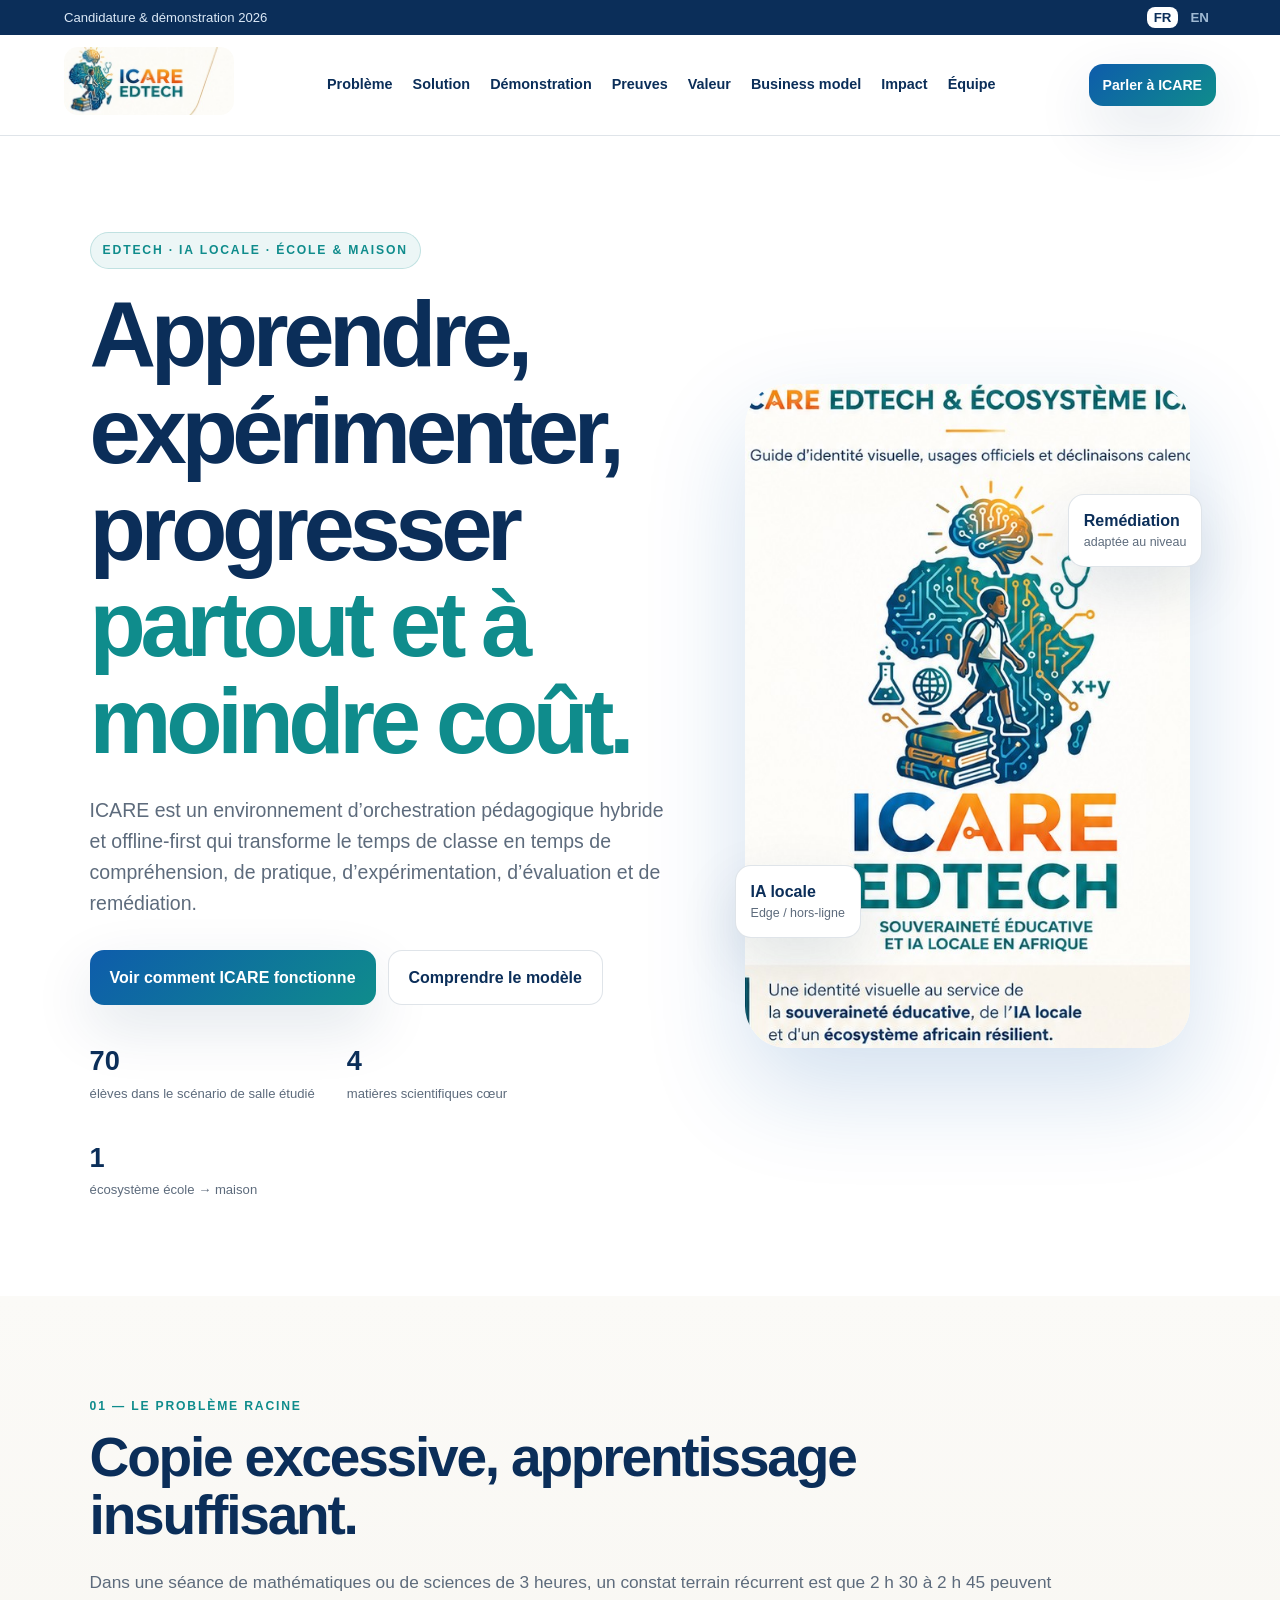
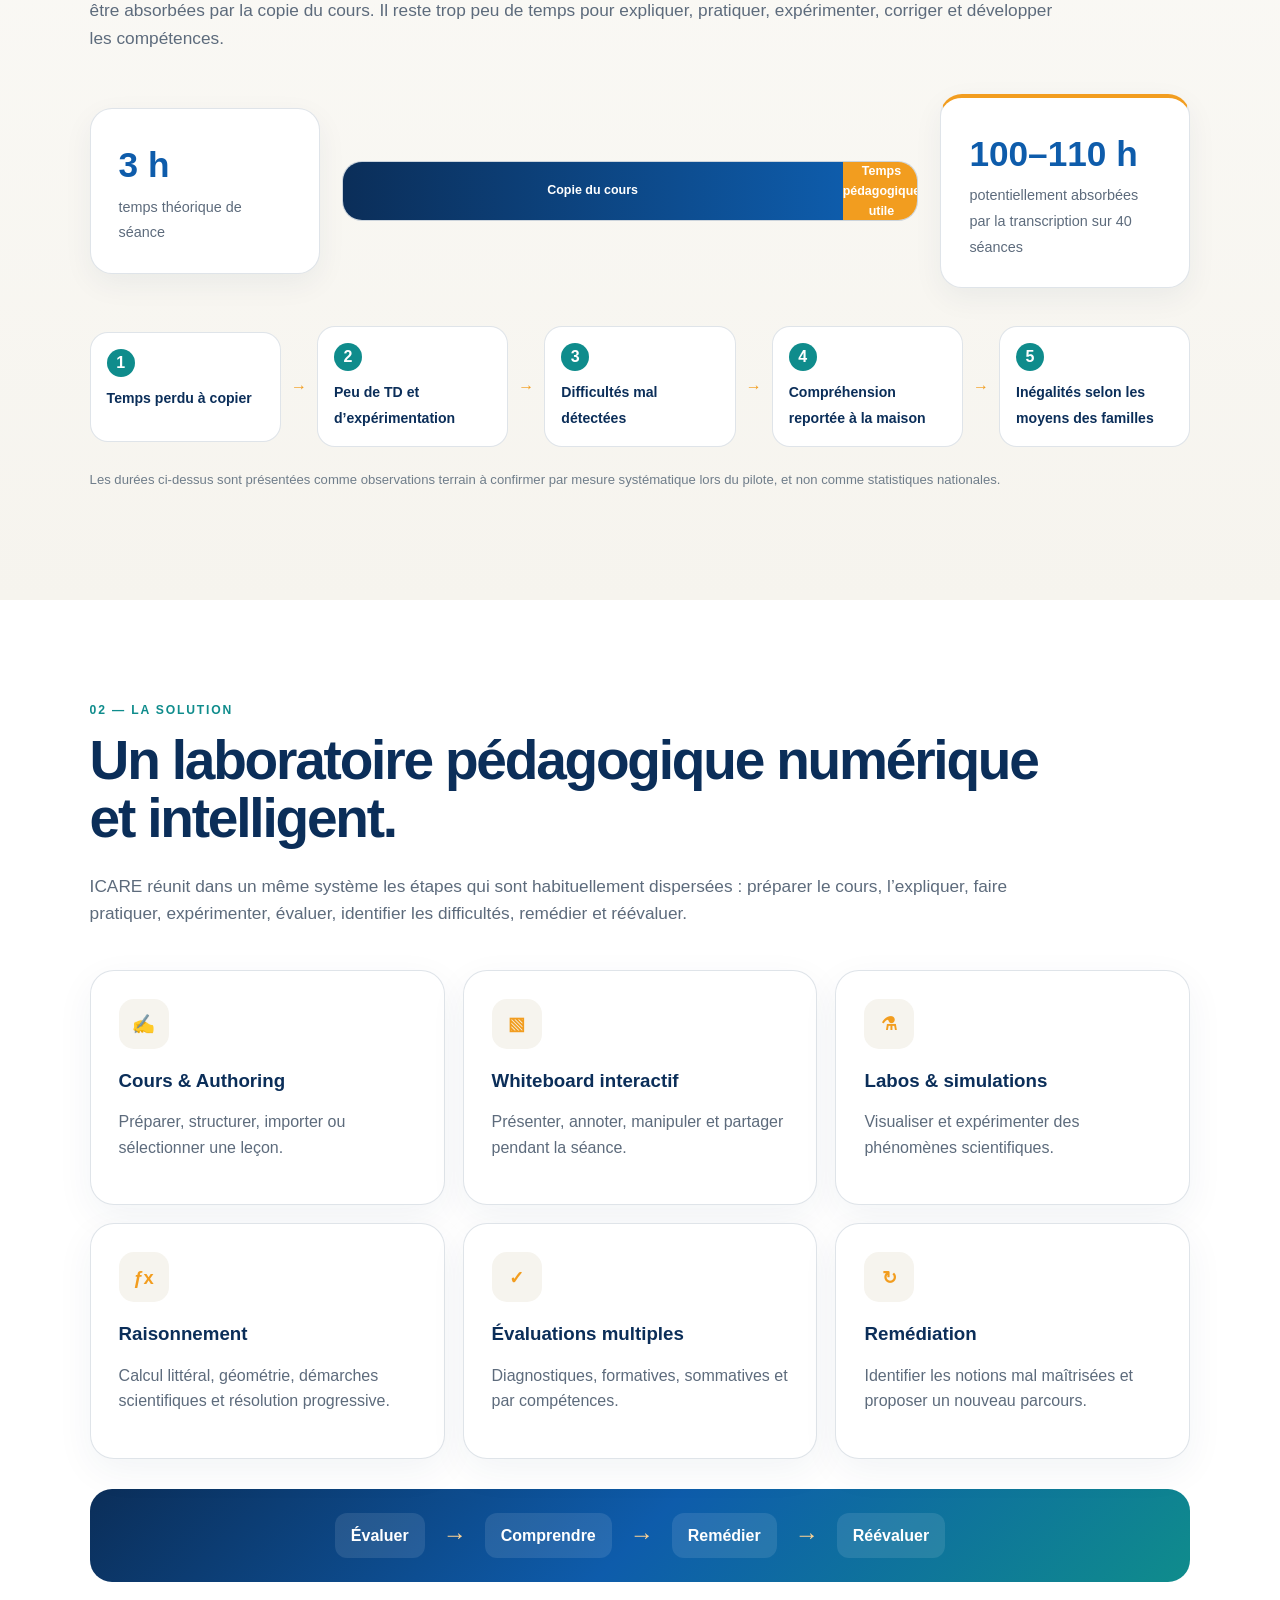
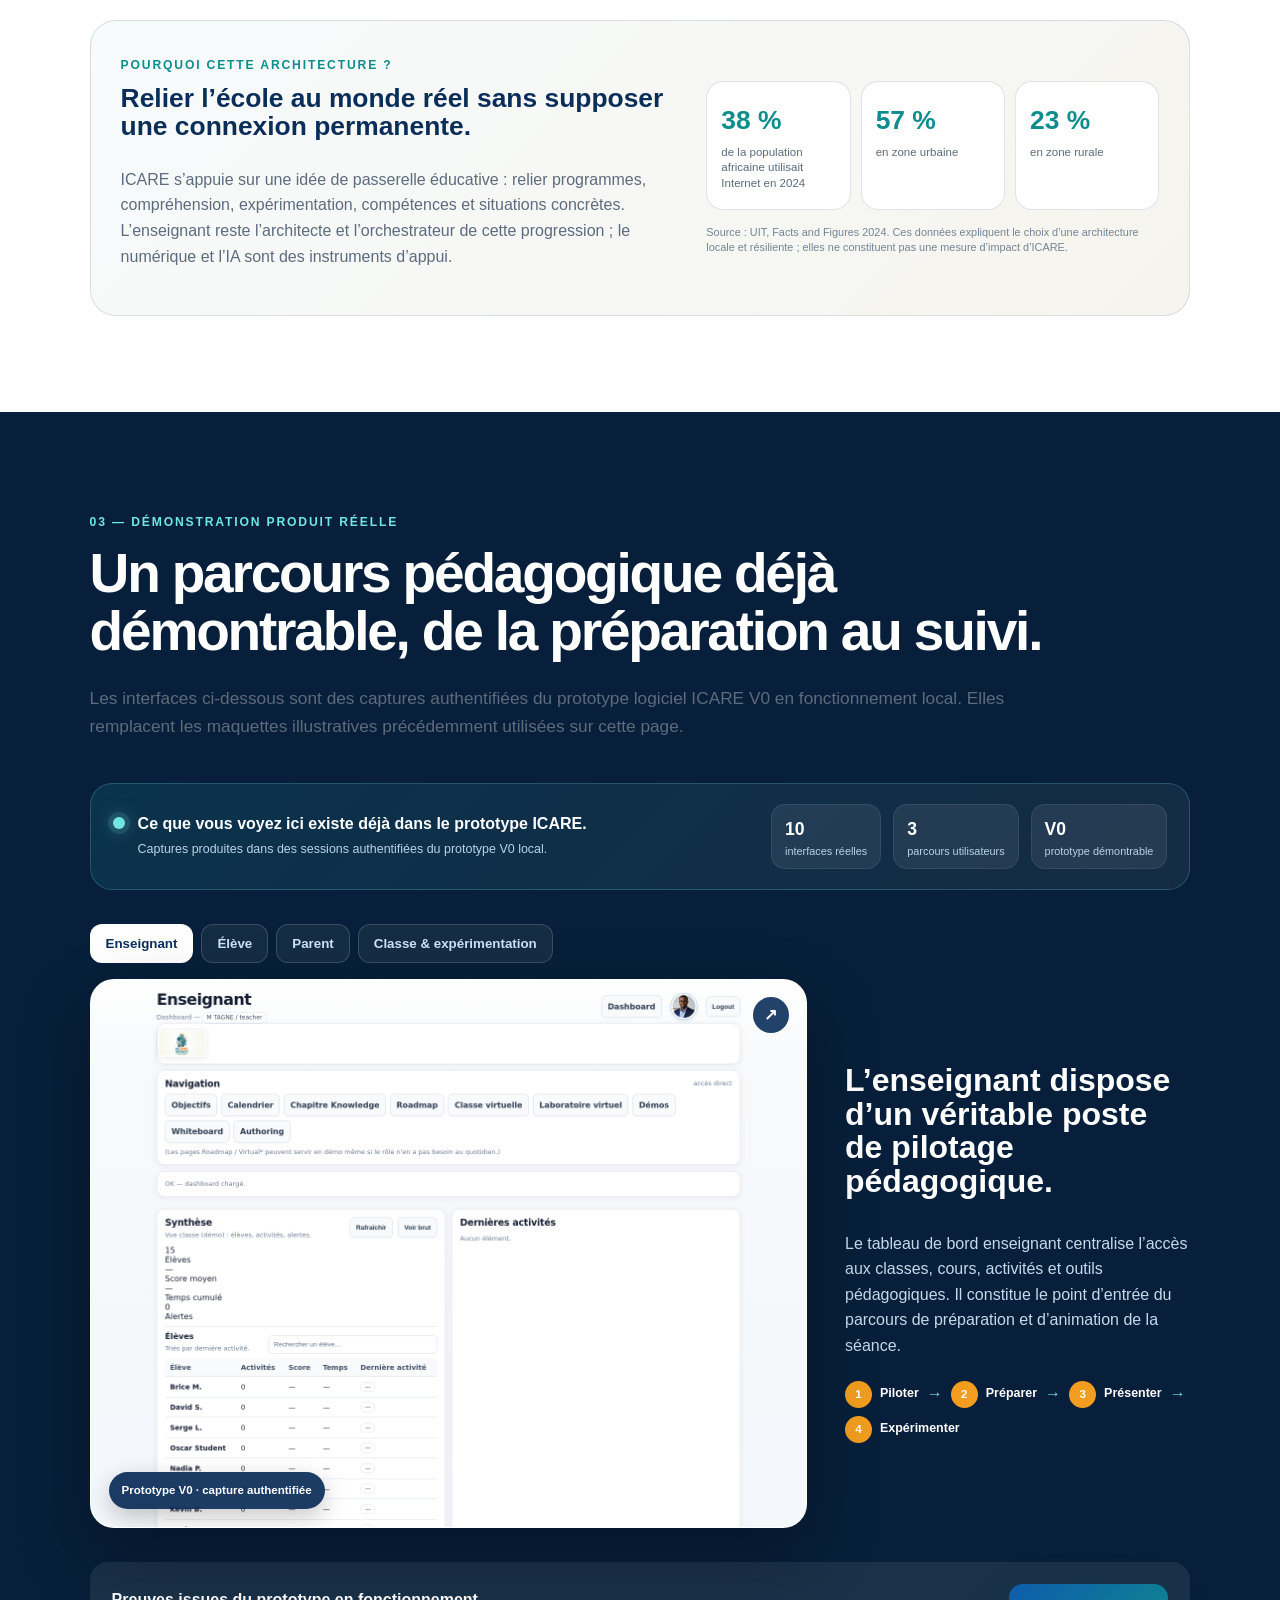
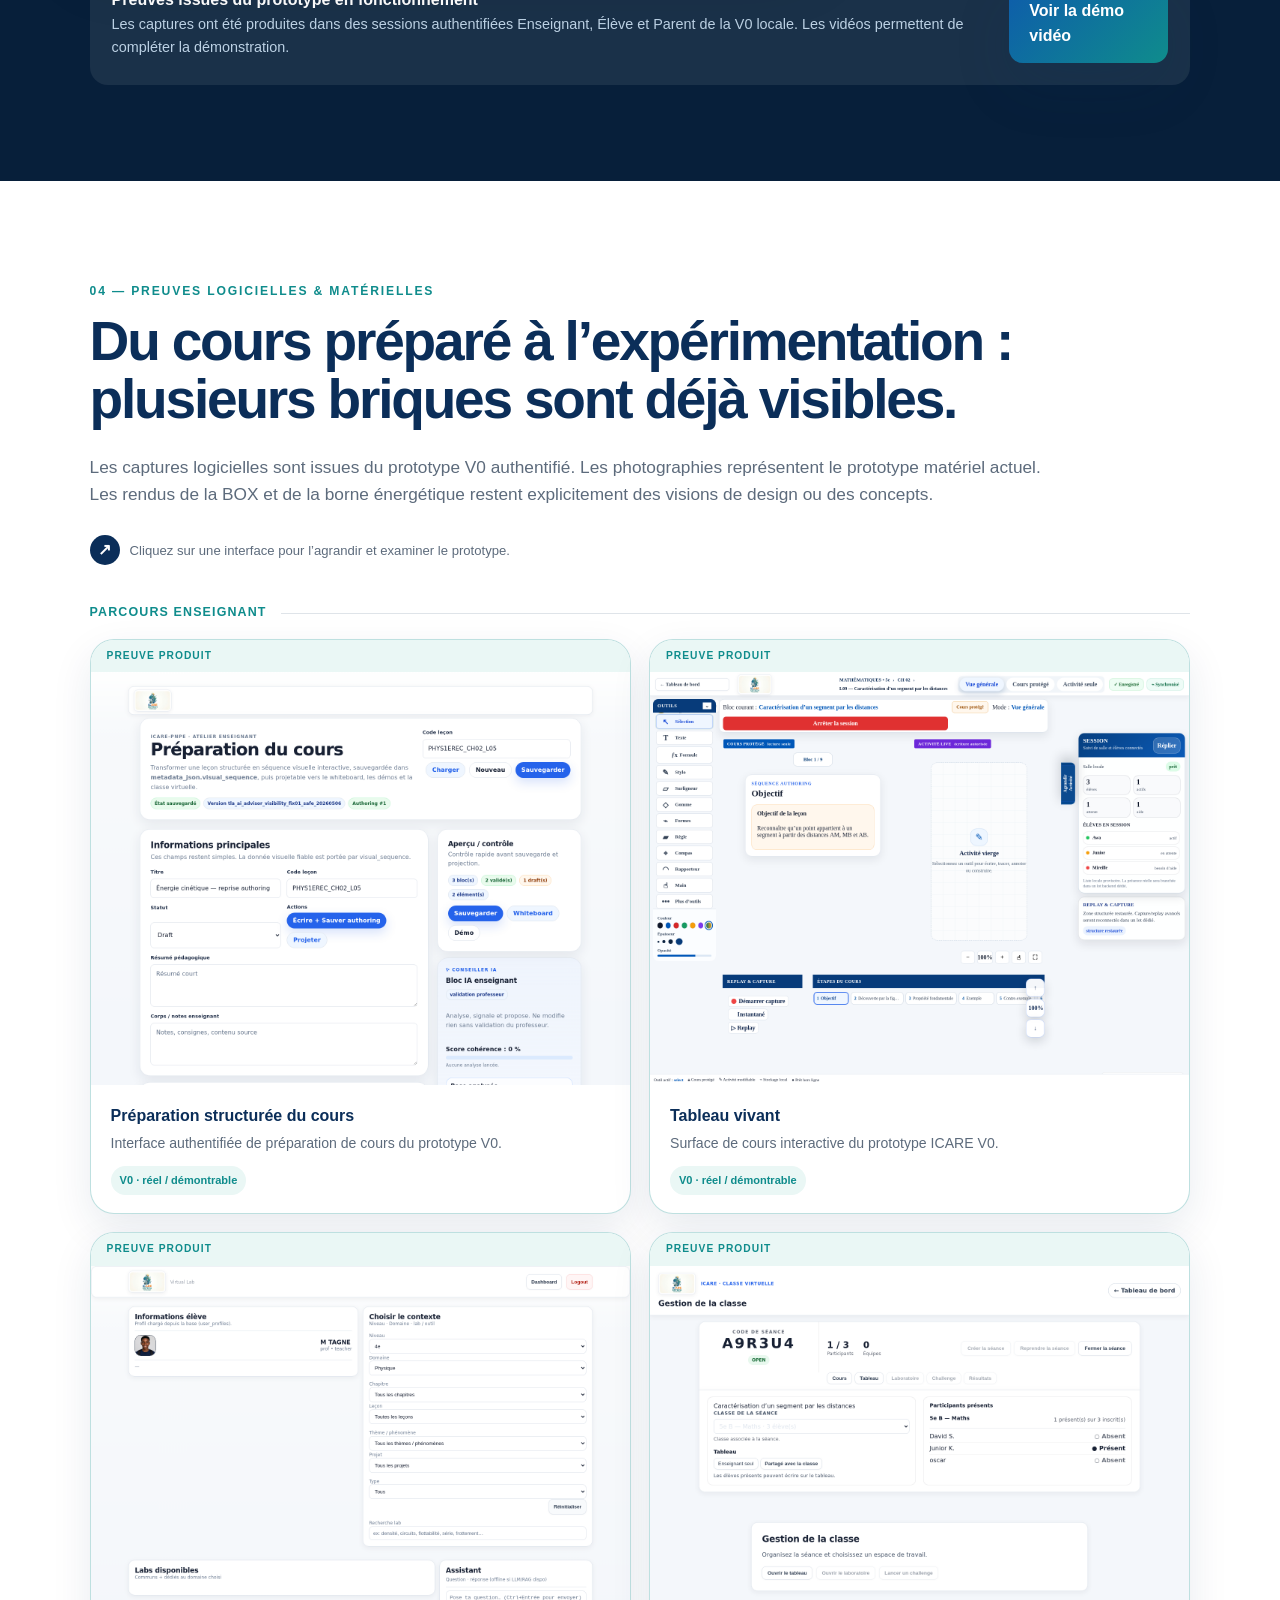
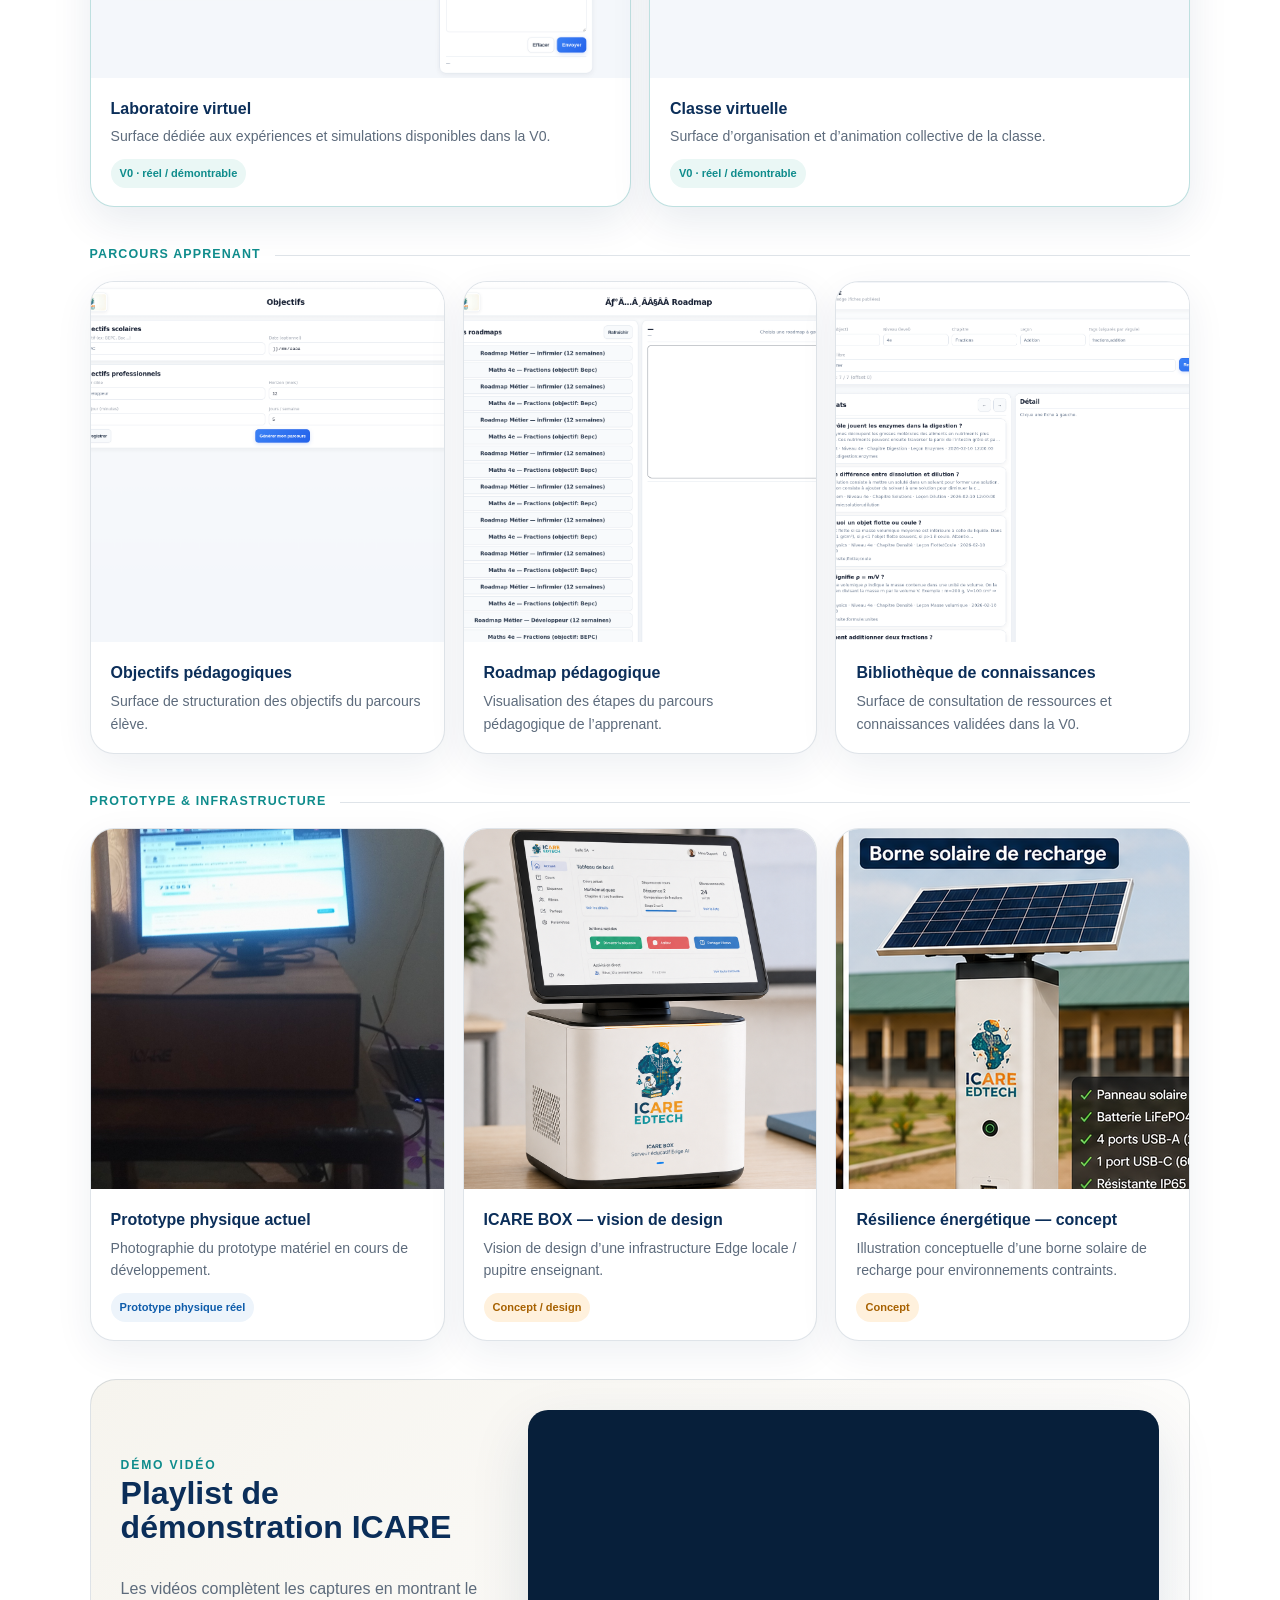
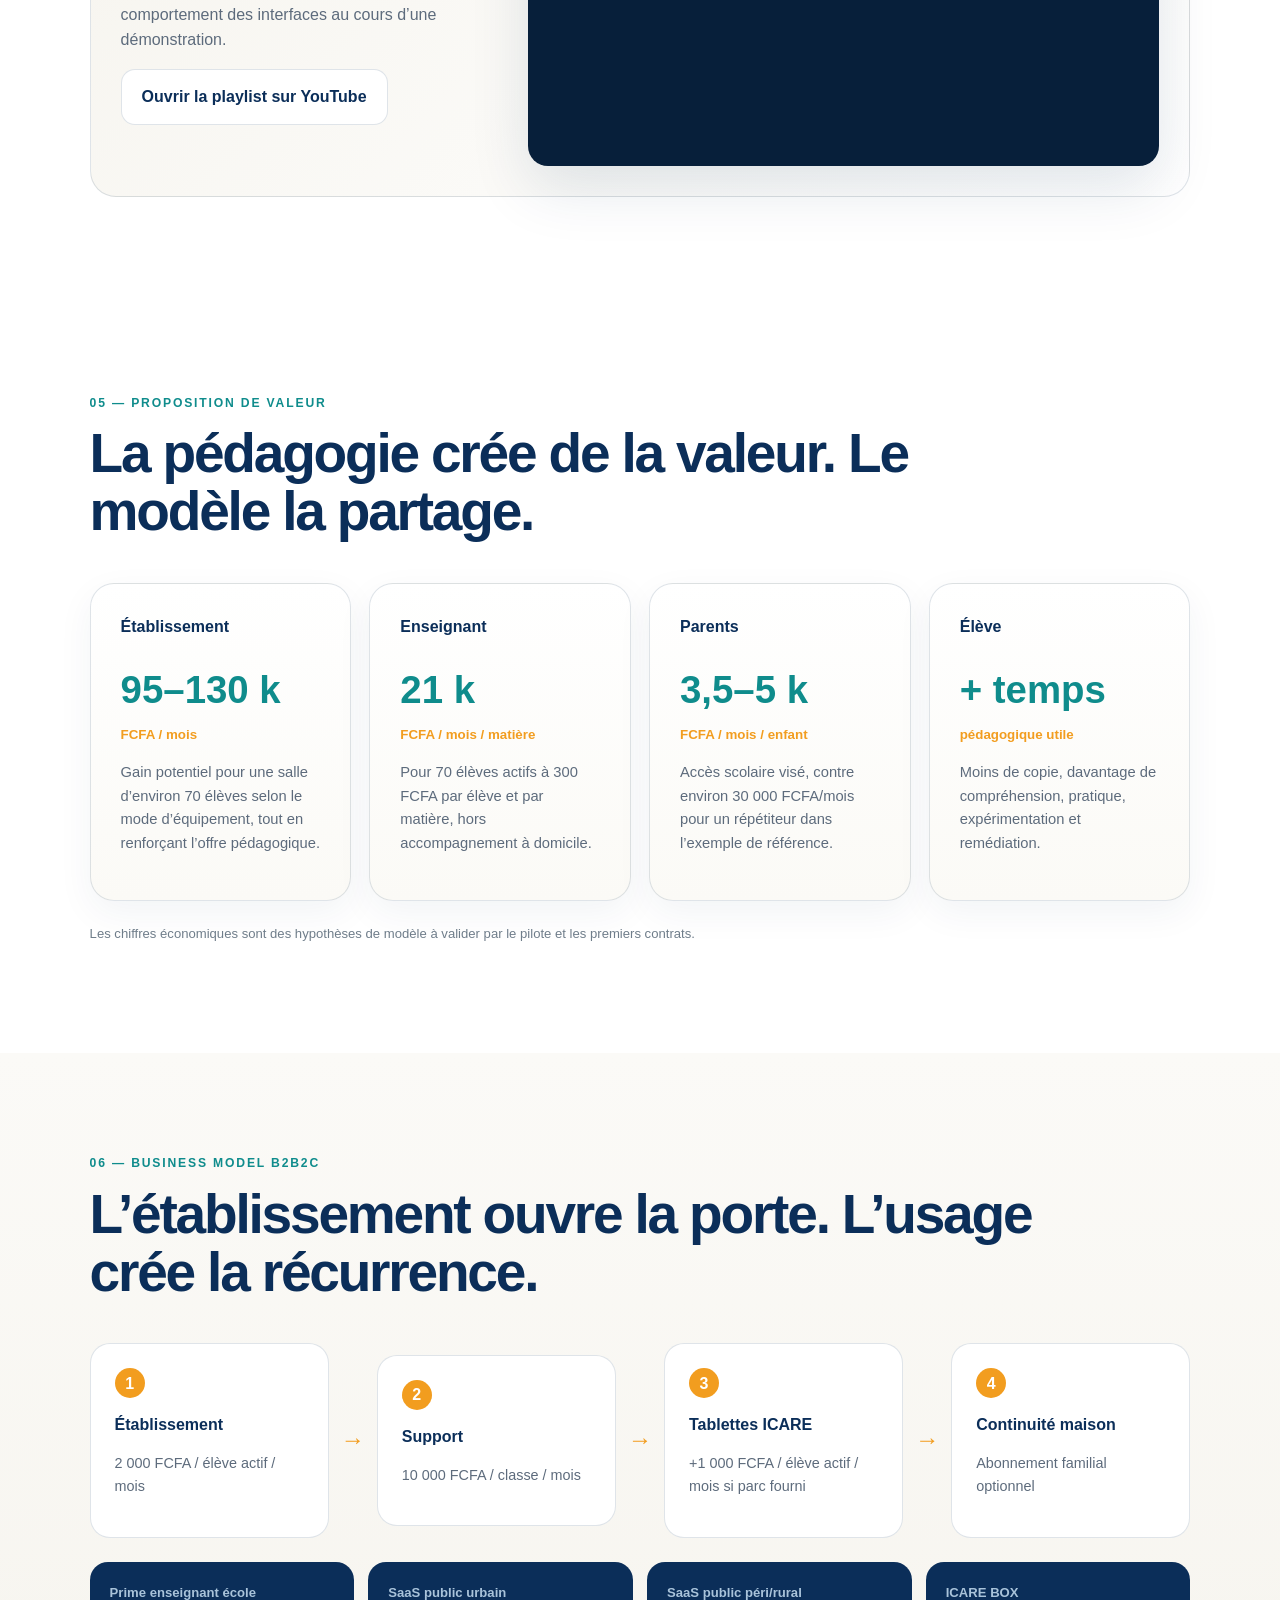
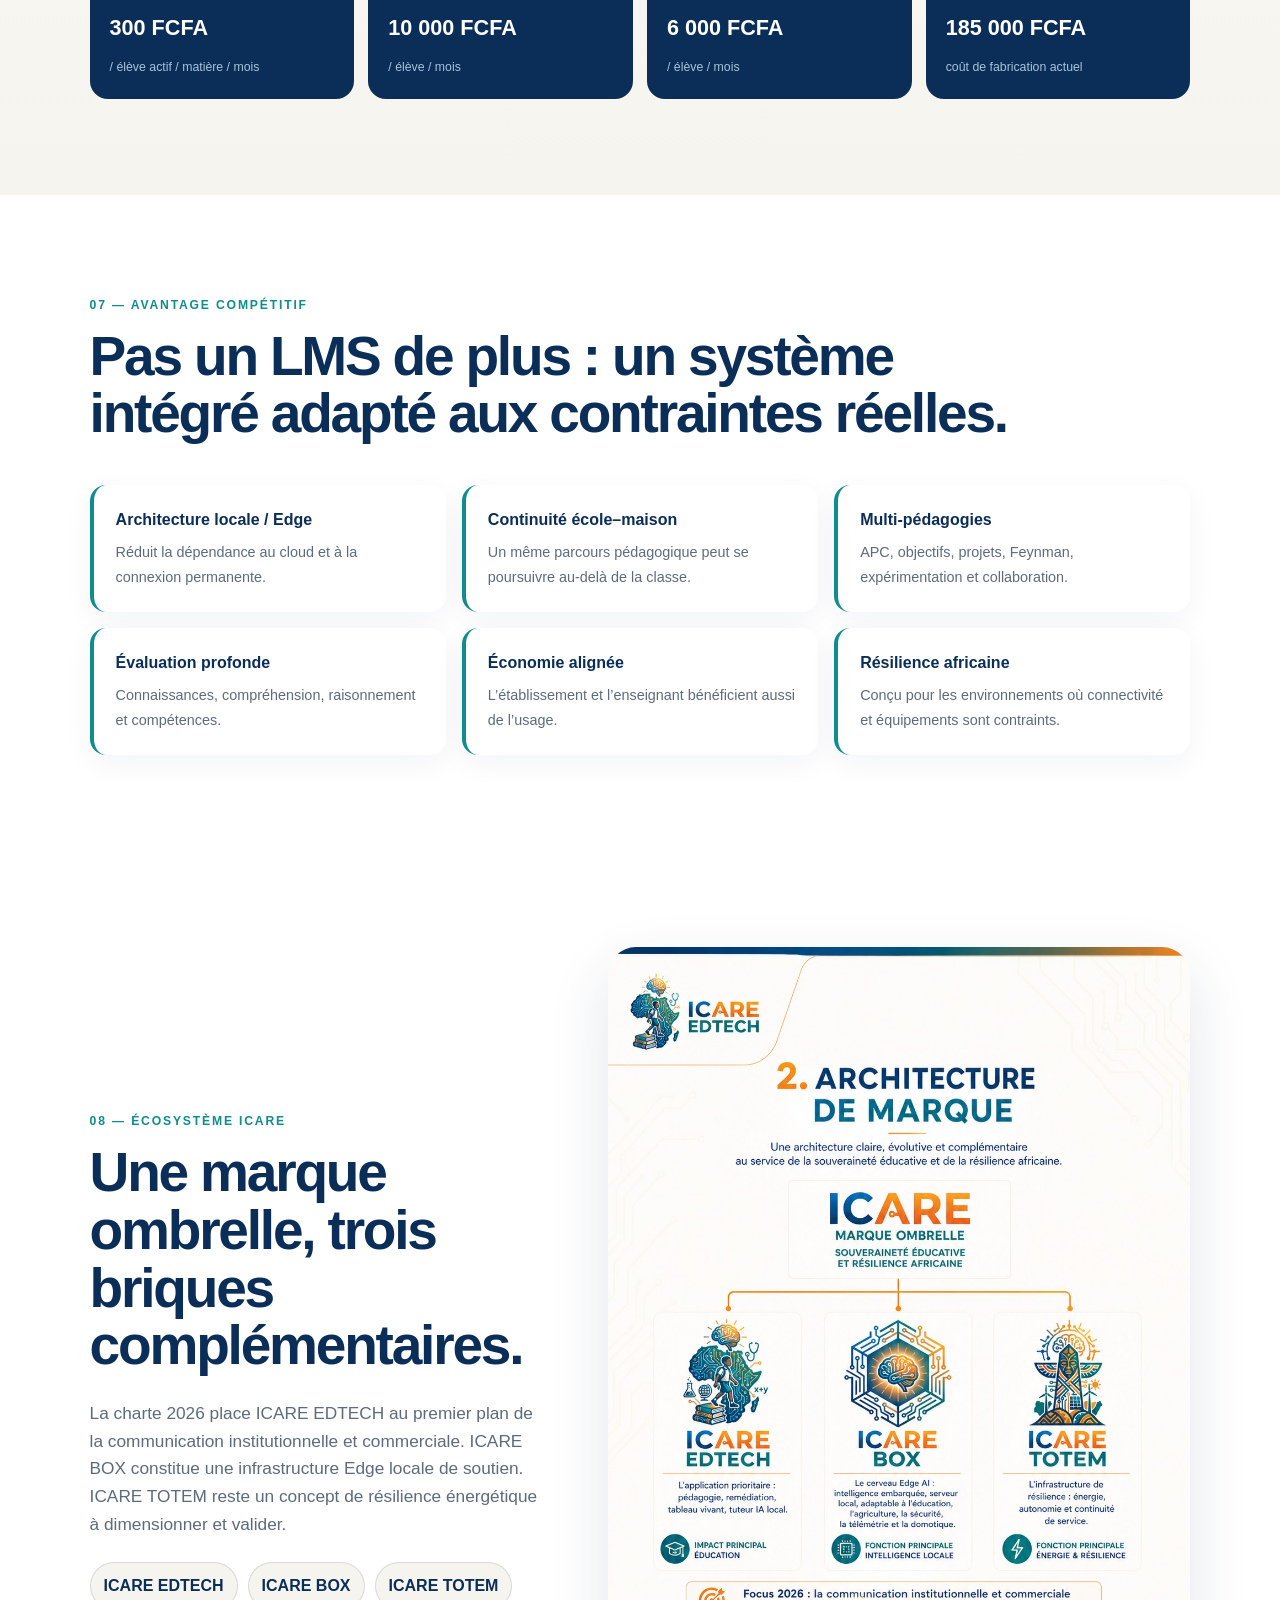
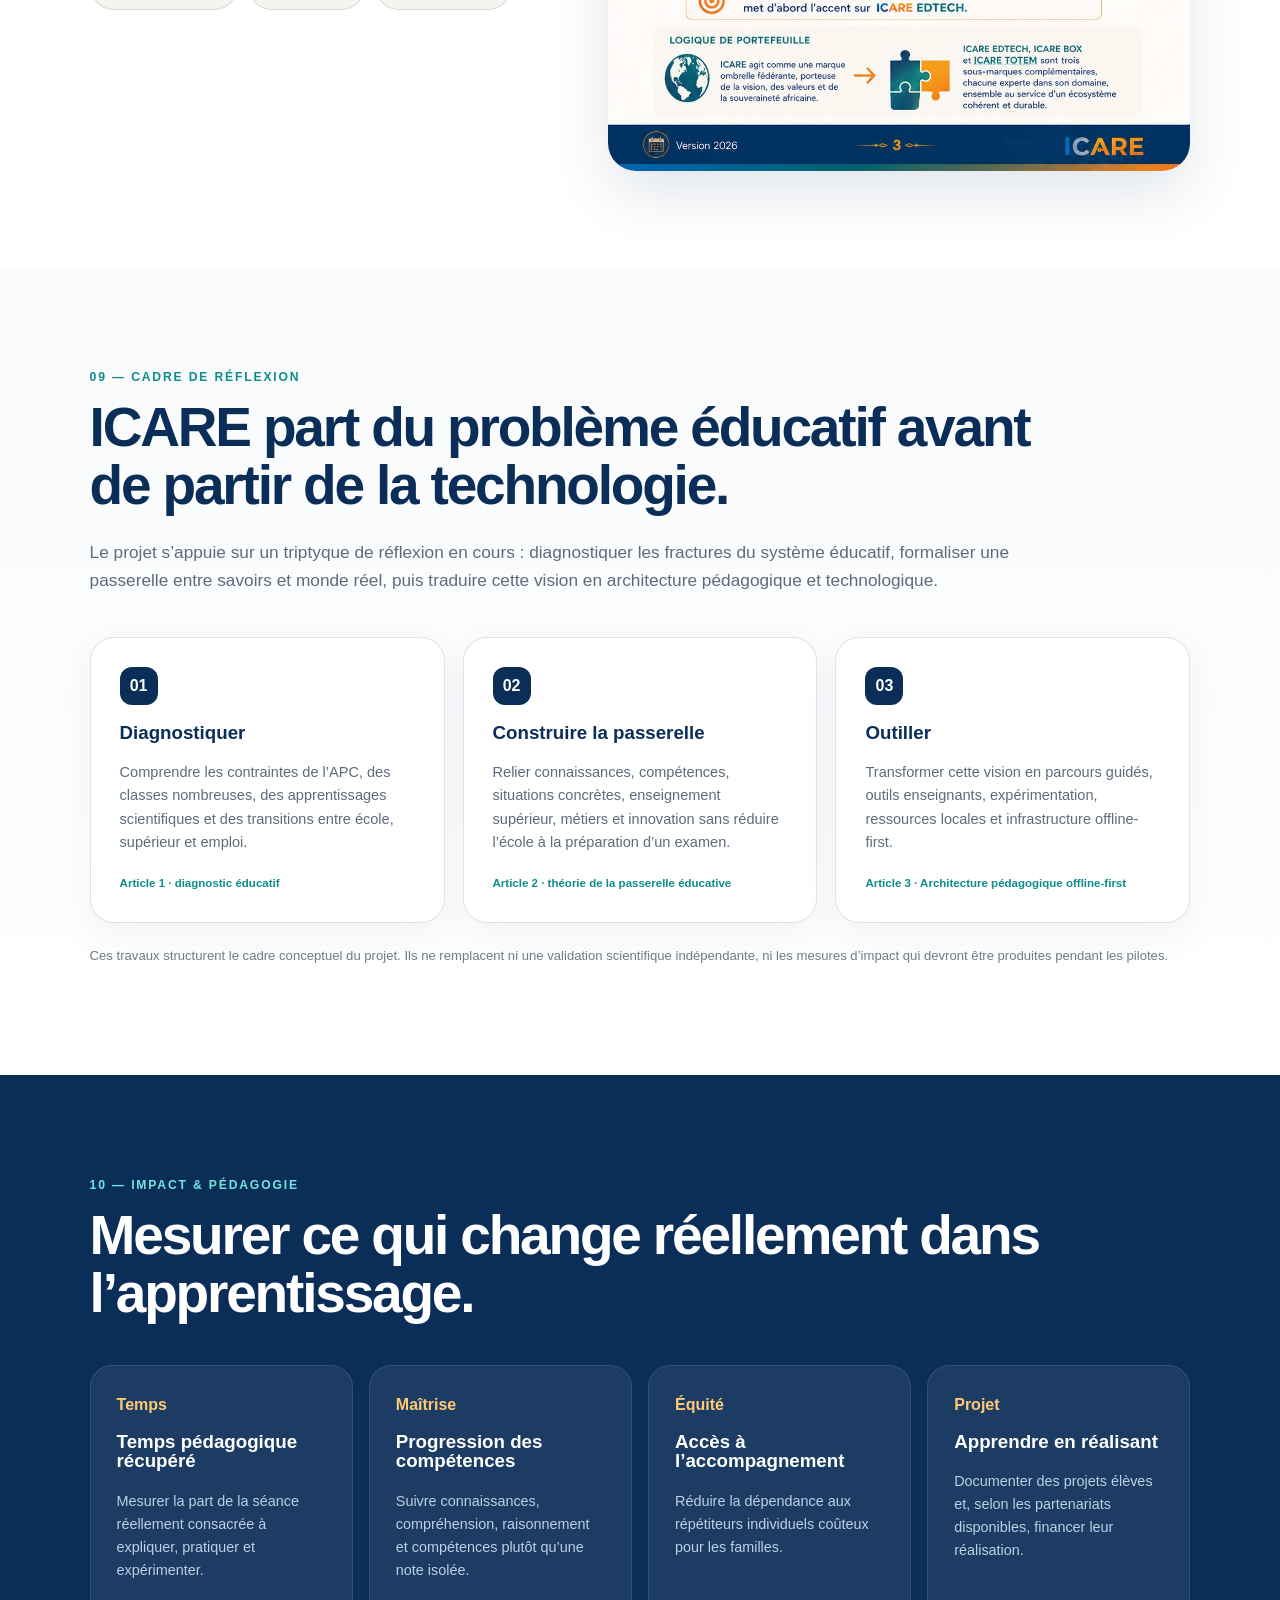
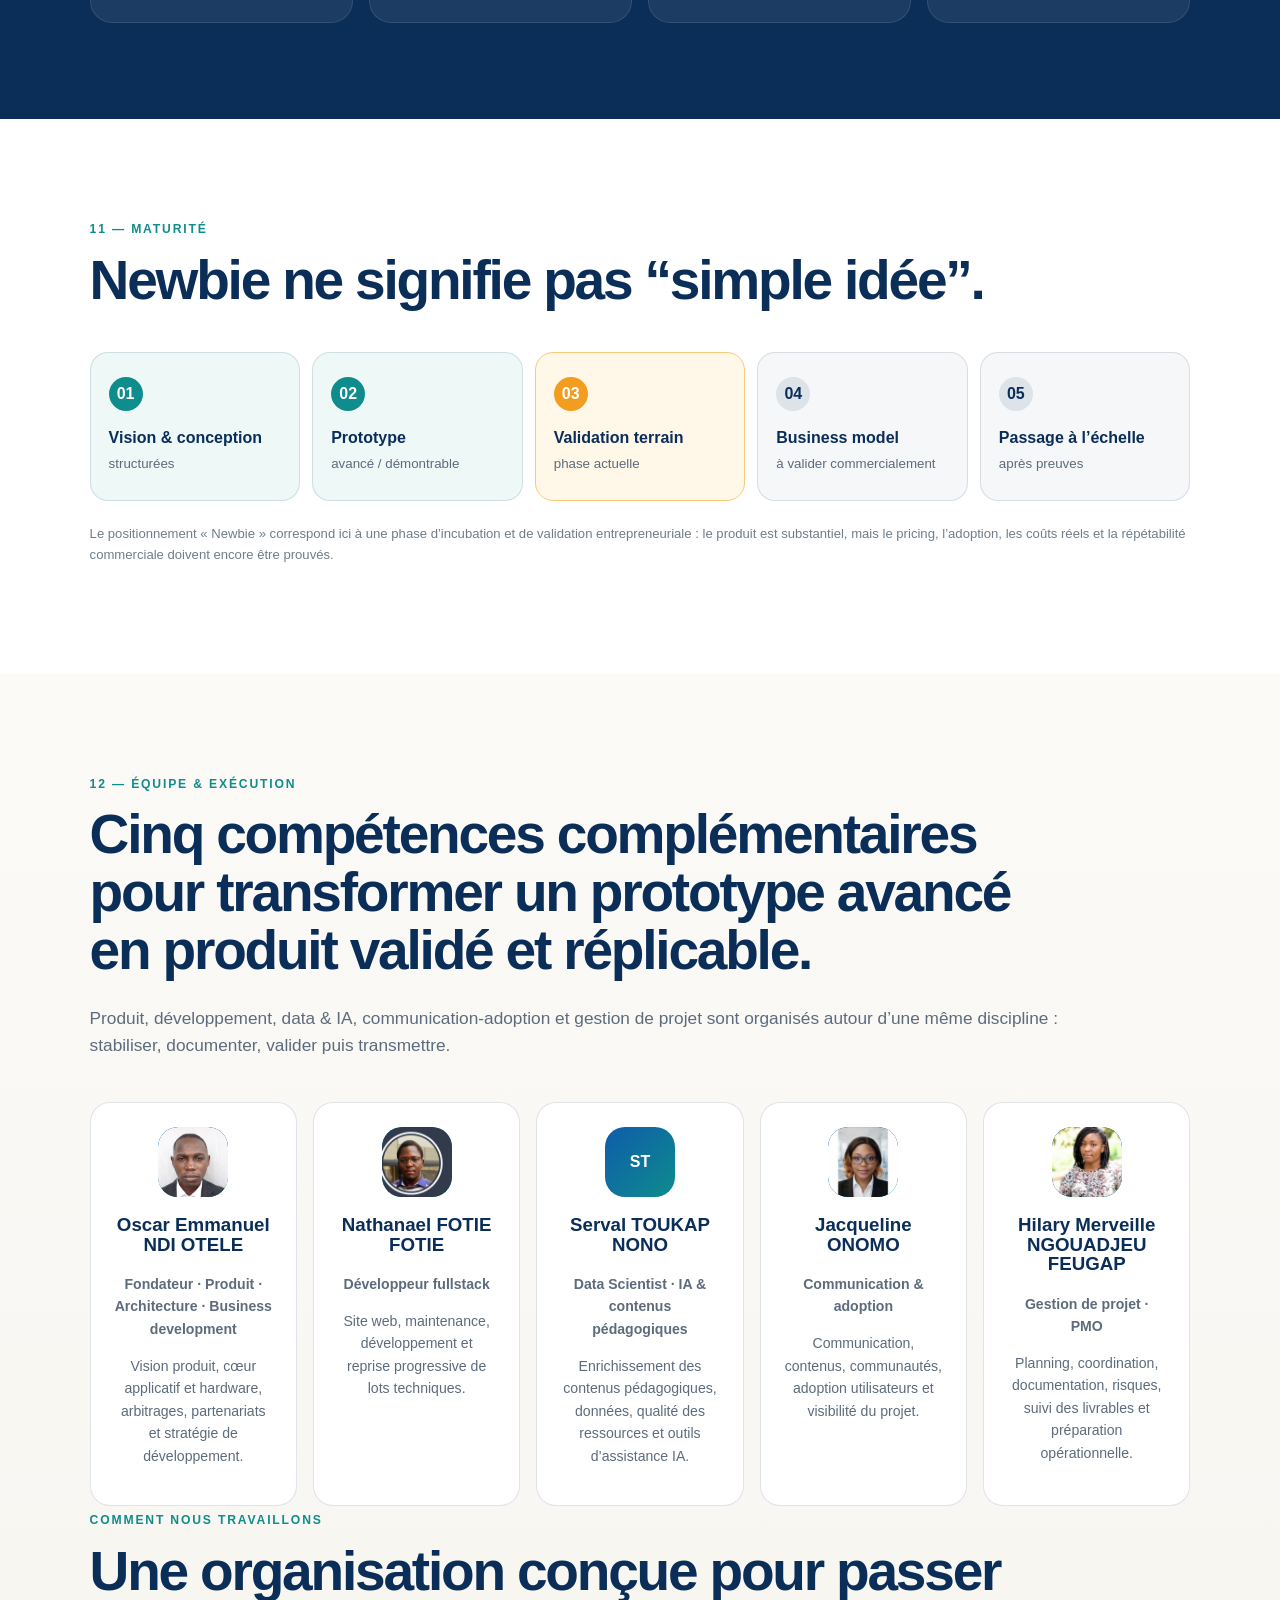
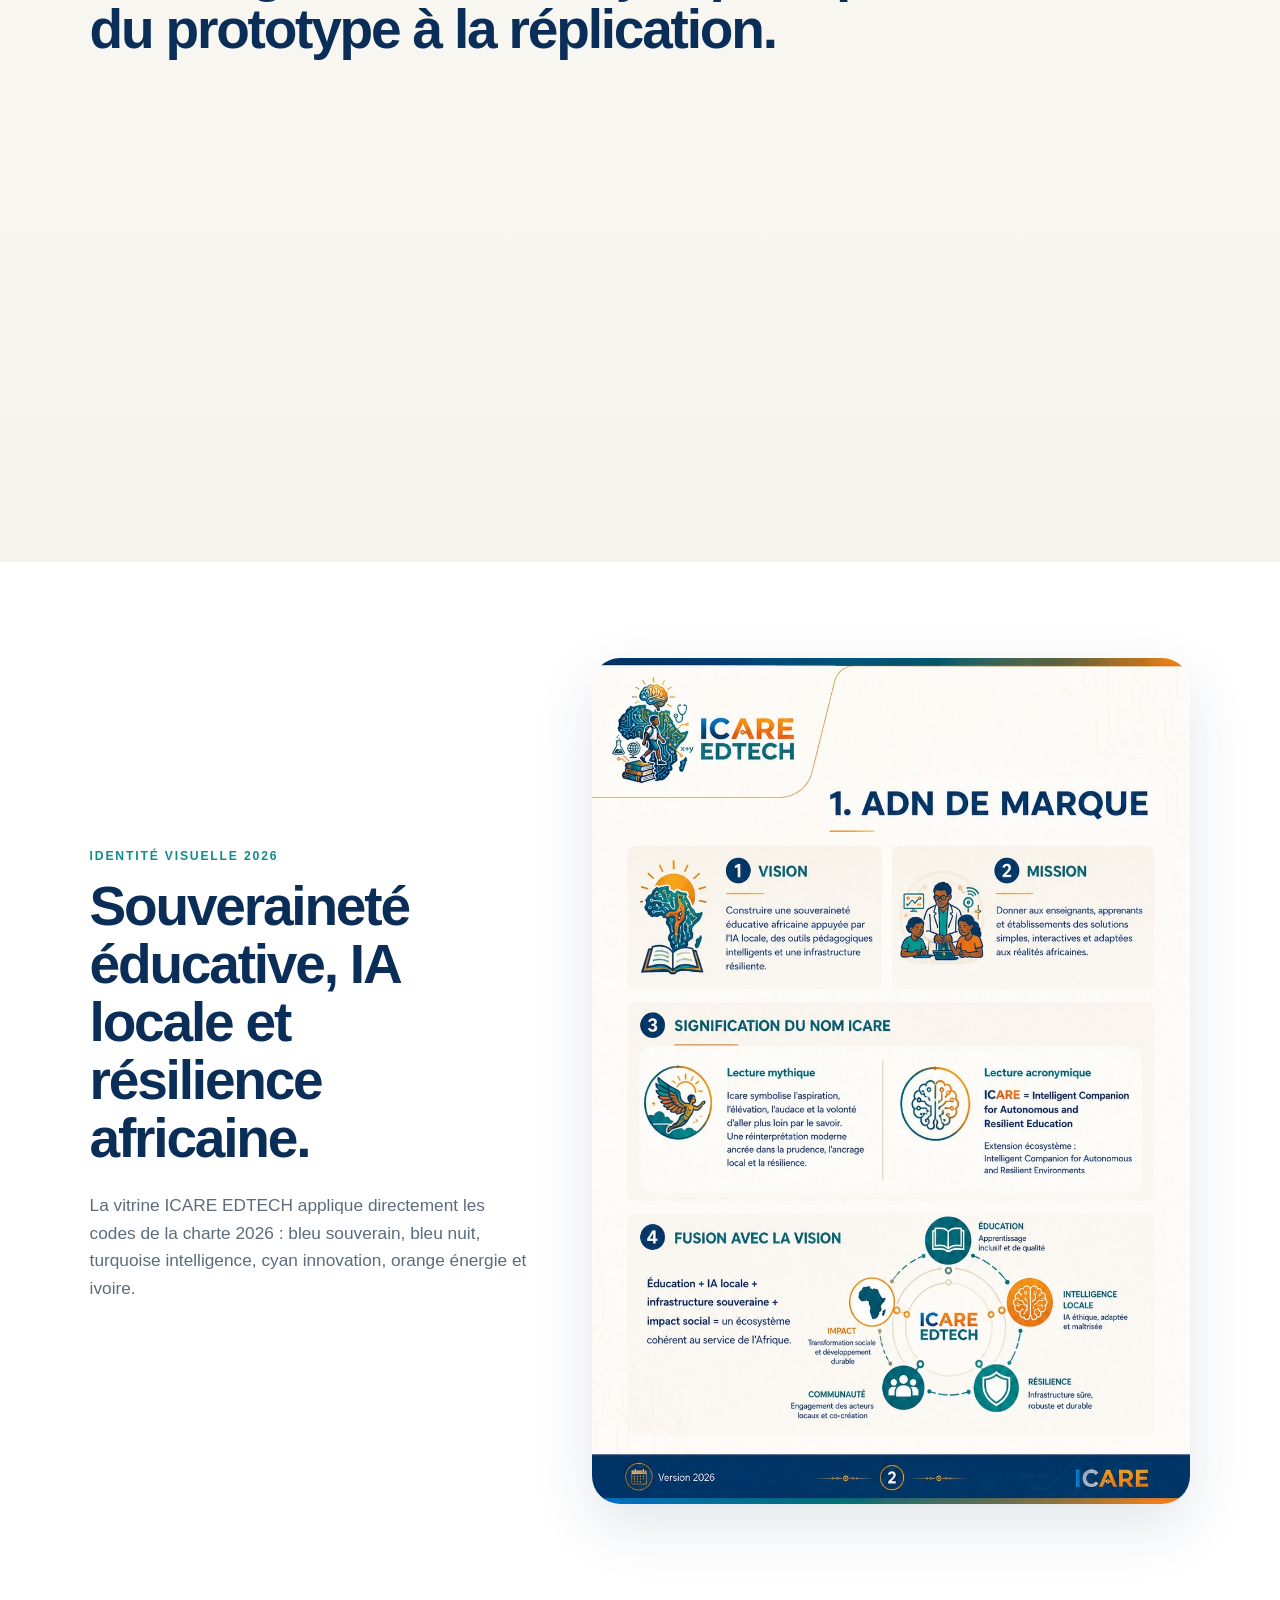
==== index.html @ e5706997 "Publish ICARE EDTECH candidature site R3" ====
<!doctype html>
<html lang="fr">
<head>
  <meta charset="utf-8">
  <meta name="viewport" content="width=device-width,initial-scale=1">
  <meta name="description" content="ICARE EDTECH — Apprendre, expérimenter, progresser partout et à moindre coût.">
  <meta name="theme-color" content="#0B2E59">
  <title>ICARE EDTECH — Environnement d’orchestration pédagogique hybride et offline-first</title>
  <link rel="stylesheet" href="styles.css">
</head>
<body>
  <div class="topbar">
    <span data-fr="Candidature & démonstration 2026" data-en="Application & demo 2026">Candidature & démonstration 2026</span>
    <div class="lang">
      <button class="lang-btn active" data-lang="fr">FR</button>
      <button class="lang-btn" data-lang="en">EN</button>
    </div>
  </div>

  <header class="header">
    <a class="brand" href="#accueil"><img src="assets/icare-logo.jpg" alt="ICARE EDTECH"></a>
    <button class="menu-btn" aria-label="Ouvrir le menu">☰</button>
    <nav class="nav">
      <a href="#probleme" data-fr="Problème" data-en="Problem">Problème</a>
      <a href="#solution" data-fr="Solution" data-en="Solution">Solution</a>
      <a href="#demo" data-fr="Démonstration" data-en="Demo">Démonstration</a><a href="#preuves" data-fr="Preuves" data-en="Evidence">Preuves</a>
      <a href="#valeur" data-fr="Valeur" data-en="Value">Valeur</a>
      <a href="#modele" data-fr="Business model" data-en="Business model">Business model</a>
      <a href="#impact" data-fr="Impact" data-en="Impact">Impact</a>
      <a href="#equipe" data-fr="Équipe" data-en="Team">Équipe</a>
    </nav>
    <a href="#contact" class="btn btn-mini" data-fr="Parler à ICARE" data-en="Talk to ICARE">Parler à ICARE</a>
  </header>

  <main>
    <section id="accueil" class="hero section">
      <div class="hero-copy reveal">
        <div class="badge" data-fr="EDTECH · IA LOCALE · ÉCOLE & MAISON" data-en="EDTECH · LOCAL AI · SCHOOL & HOME">EDTECH · IA LOCALE · ÉCOLE & MAISON</div>
        <h1 data-fr="Apprendre, expérimenter, progresser <span>partout et à moindre coût.</span>" data-en="Learn, experiment and progress <span>everywhere, at lower cost.</span>">
          Apprendre, expérimenter, progresser <span>partout et à moindre coût.</span>
        </h1>
        <p class="lead" data-fr="ICARE est un environnement d’orchestration pédagogique hybride et offline-first qui transforme le temps de classe en temps de compréhension, de pratique, d’expérimentation, d’évaluation et de remédiation."
           data-en="ICARE is a hybrid, intelligent pedagogical laboratory that turns classroom time into time for understanding, practice, experimentation, assessment and remediation.">
          ICARE est un environnement d’orchestration pédagogique hybride et offline-first qui transforme le temps de classe en temps de compréhension, de pratique, d’expérimentation, d’évaluation et de remédiation.
        </p>
        <div class="hero-cta">
          <a class="btn" href="#demo" data-fr="Voir comment ICARE fonctionne" data-en="See how ICARE works">Voir comment ICARE fonctionne</a>
          <a class="btn secondary" href="#modele" data-fr="Comprendre le modèle" data-en="Understand the model">Comprendre le modèle</a>
        </div>
        <div class="hero-kpis">
          <div><strong>70</strong><span data-fr="élèves dans le scénario de salle étudié" data-en="learners in the studied classroom scenario">élèves dans le scénario de salle étudié</span></div>
          <div><strong>4</strong><span data-fr="matières scientifiques cœur" data-en="core STEM subjects">matières scientifiques cœur</span></div>
          <div><strong>1</strong><span data-fr="écosystème école → maison" data-en="school → home ecosystem">écosystème école → maison</span></div>
        </div>
      </div>
      <div class="hero-art reveal">
        <div class="orbit one"></div><div class="orbit two"></div>
        <img src="assets/icare-hero.jpg" alt="Univers visuel ICARE EDTECH">
        <div class="floating-card f1"><b>IA locale</b><span>Edge / hors-ligne</span></div>
        <div class="floating-card f2"><b>Remédiation</b><span>adaptée au niveau</span></div>
      </div>
    </section>

    <section id="probleme" class="section problem">
      <div class="section-head reveal">
        <span class="eyebrow" data-fr="01 — LE PROBLÈME RACINE" data-en="01 — ROOT PROBLEM">01 — LE PROBLÈME RACINE</span>
        <h2 data-fr="Copie excessive, apprentissage insuffisant." data-en="Too much copying, not enough learning.">Copie excessive, apprentissage insuffisant.</h2>
        <p data-fr="Dans une séance de mathématiques ou de sciences de 3 heures, un constat terrain récurrent est que 2 h 30 à 2 h 45 peuvent être absorbées par la copie du cours. Il reste trop peu de temps pour expliquer, pratiquer, expérimenter, corriger et développer les compétences."
           data-en="In a three-hour mathematics or science session, a recurring field observation is that 2h30 to 2h45 can be absorbed by copying the lesson, leaving too little time to explain, practise, experiment, correct and develop skills.">
          Dans une séance de mathématiques ou de sciences de 3 heures, un constat terrain récurrent est que 2 h 30 à 2 h 45 peuvent être absorbées par la copie du cours. Il reste trop peu de temps pour expliquer, pratiquer, expérimenter, corriger et développer les compétences.
        </p>
      </div>

      <div class="time-story reveal">
        <div class="clock-card">
          <div class="bigtime">3 h</div>
          <span data-fr="temps théorique de séance" data-en="theoretical class time">temps théorique de séance</span>
        </div>
        <div class="timeline">
          <div class="copy-seg" style="width:87%"><span data-fr="Copie du cours" data-en="Copying notes">Copie du cours</span></div>
          <div class="learn-seg" style="width:13%"><span data-fr="Temps pédagogique utile" data-en="Useful learning time">Temps pédagogique utile</span></div>
        </div>
        <div class="clock-card accent">
          <div class="bigtime">100–110 h</div>
          <span data-fr="potentiellement absorbées par la transcription sur 40 séances" data-en="potentially absorbed by transcription over 40 sessions">potentiellement absorbées par la transcription sur 40 séances</span>
        </div>
      </div>

      <div class="problem-chain reveal">
        <div><b>1</b><span data-fr="Temps perdu à copier" data-en="Time lost copying">Temps perdu à copier</span></div>
        <i>→</i>
        <div><b>2</b><span data-fr="Peu de TD et d’expérimentation" data-en="Too little practice & experimentation">Peu de TD et d’expérimentation</span></div>
        <i>→</i>
        <div><b>3</b><span data-fr="Difficultés mal détectées" data-en="Difficulties poorly detected">Difficultés mal détectées</span></div>
        <i>→</i>
        <div><b>4</b><span data-fr="Compréhension reportée à la maison" data-en="Understanding pushed to home">Compréhension reportée à la maison</span></div>
        <i>→</i>
        <div><b>5</b><span data-fr="Inégalités selon les moyens des familles" data-en="Inequality based on family means">Inégalités selon les moyens des familles</span></div>
      </div>
      <p class="disclaimer" data-fr="Les durées ci-dessus sont présentées comme observations terrain à confirmer par mesure systématique lors du pilote, et non comme statistiques nationales."
         data-en="The durations above are presented as field observations to be confirmed through systematic measurement during the pilot, not as national statistics.">
        Les durées ci-dessus sont présentées comme observations terrain à confirmer par mesure systématique lors du pilote, et non comme statistiques nationales.
      </p>
    </section>

    <section id="solution" class="section solution">
      <div class="section-head reveal">
        <span class="eyebrow" data-fr="02 — LA SOLUTION" data-en="02 — THE SOLUTION">02 — LA SOLUTION</span>
        <h2 data-fr="Un laboratoire pédagogique numérique et intelligent." data-en="A digital and intelligent pedagogical laboratory.">Un laboratoire pédagogique numérique et intelligent.</h2>
        <p data-fr="ICARE réunit dans un même système les étapes qui sont habituellement dispersées : préparer le cours, l’expliquer, faire pratiquer, expérimenter, évaluer, identifier les difficultés, remédier et réévaluer."
           data-en="ICARE brings together in one system steps that are usually scattered: preparing, explaining, practising, experimenting, assessing, detecting difficulties, remediating and reassessing.">
          ICARE réunit dans un même système les étapes qui sont habituellement dispersées : préparer le cours, l’expliquer, faire pratiquer, expérimenter, évaluer, identifier les difficultés, remédier et réévaluer.
        </p>
      </div>

      <div class="cap-grid">
        <article class="cap-card reveal"><div class="icon">✍</div><h3 data-fr="Cours & Authoring" data-en="Course authoring">Cours & Authoring</h3><p data-fr="Préparer, structurer, importer ou sélectionner une leçon." data-en="Prepare, structure, import or select a lesson.">Préparer, structurer, importer ou sélectionner une leçon.</p></article>
        <article class="cap-card reveal"><div class="icon">▧</div><h3 data-fr="Whiteboard interactif" data-en="Interactive whiteboard">Whiteboard interactif</h3><p data-fr="Présenter, annoter, manipuler et partager pendant la séance." data-en="Present, annotate, manipulate and share during class.">Présenter, annoter, manipuler et partager pendant la séance.</p></article>
        <article class="cap-card reveal"><div class="icon">⚗</div><h3 data-fr="Labos & simulations" data-en="Labs & simulations">Labos & simulations</h3><p data-fr="Visualiser et expérimenter des phénomènes scientifiques." data-en="Visualise and experiment with scientific phenomena.">Visualiser et expérimenter des phénomènes scientifiques.</p></article>
        <article class="cap-card reveal"><div class="icon">ƒx</div><h3 data-fr="Raisonnement" data-en="Reasoning">Raisonnement</h3><p data-fr="Calcul littéral, géométrie, démarches scientifiques et résolution progressive." data-en="Symbolic calculation, geometry, scientific reasoning and progressive problem solving.">Calcul littéral, géométrie, démarches scientifiques et résolution progressive.</p></article>
        <article class="cap-card reveal"><div class="icon">✓</div><h3 data-fr="Évaluations multiples" data-en="Multiple assessments">Évaluations multiples</h3><p data-fr="Diagnostiques, formatives, sommatives et par compétences." data-en="Diagnostic, formative, summative and competency-based.">Diagnostiques, formatives, sommatives et par compétences.</p></article>
        <article class="cap-card reveal"><div class="icon">↻</div><h3 data-fr="Remédiation" data-en="Remediation">Remédiation</h3><p data-fr="Identifier les notions mal maîtrisées et proposer un nouveau parcours." data-en="Identify weak concepts and propose a new learning path.">Identifier les notions mal maîtrisées et proposer un nouveau parcours.</p></article>
      </div>

      <div class="method-loop reveal">
        <div>Évaluer</div><span>→</span><div>Comprendre</div><span>→</span><div>Remédier</div><span>→</span><div>Réévaluer</div>
      </div>
    

      <div class="design-rationale reveal">

        <div class="rationale-copy">

          <span class="eyebrow"
                data-fr="POURQUOI CETTE ARCHITECTURE ?"
                data-en="WHY THIS ARCHITECTURE?">
            POURQUOI CETTE ARCHITECTURE ?
          </span>

          <h3
            data-fr="Relier l’école au monde réel sans supposer une connexion permanente."
            data-en="Connecting school to the real world without assuming permanent connectivity.">
            Relier l’école au monde réel sans supposer une connexion permanente.
          </h3>

          <p
            data-fr="ICARE s’appuie sur une idée de passerelle éducative : relier programmes, compréhension, expérimentation, compétences et situations concrètes. L’enseignant reste l’architecte et l’orchestrateur de cette progression ; le numérique et l’IA sont des instruments d’appui."
            data-en="ICARE is built around an educational bridge: connecting curricula, understanding, experimentation, competencies and real situations. The teacher remains the architect and orchestrator of this progression; digital tools and AI provide support.">
            ICARE s’appuie sur une idée de passerelle éducative : relier programmes, compréhension, expérimentation, compétences et situations concrètes. L’enseignant reste l’architecte et l’orchestrateur de cette progression ; le numérique et l’IA sont des instruments d’appui.
          </p>

        </div>

        <div class="connectivity-proof">

          <div>
            <strong>38 %</strong>
            <span
              data-fr="de la population africaine utilisait Internet en 2024"
              data-en="of Africa's population used the Internet in 2024">
              de la population africaine utilisait Internet en 2024
            </span>
          </div>

          <div>
            <strong>57 %</strong>
            <span
              data-fr="en zone urbaine"
              data-en="in urban areas">
              en zone urbaine
            </span>
          </div>

          <div>
            <strong>23 %</strong>
            <span
              data-fr="en zone rurale"
              data-en="in rural areas">
              en zone rurale
            </span>
          </div>

          <small
            data-fr="Source : UIT, Facts and Figures 2024. Ces données expliquent le choix d’une architecture locale et résiliente ; elles ne constituent pas une mesure d’impact d’ICARE."
            data-en="Source: ITU, Facts and Figures 2024. These figures explain the choice of a local, resilient architecture; they are not a measure of ICARE's impact.">
            Source : UIT, Facts and Figures 2024. Ces données expliquent le choix d’une architecture locale et résiliente ; elles ne constituent pas une mesure d’impact d’ICARE.
          </small>

        </div>

      </div>
</section>

    
    <section id="demo" class="section demo-section">
      <div class="section-head reveal">
        <span class="eyebrow"
              data-fr="03 — DÉMONSTRATION PRODUIT RÉELLE"
              data-en="03 — REAL PRODUCT DEMO">
          03 — DÉMONSTRATION PRODUIT RÉELLE
        </span>

        <h2
          data-fr="Un parcours pédagogique déjà démontrable, de la préparation au suivi."
          data-en="A pedagogical journey already demonstrable, from preparation to follow-up.">
          Un parcours pédagogique déjà démontrable, de la préparation au suivi.
        </h2>

        <p
          data-fr="Les interfaces ci-dessous sont des captures authentifiées du prototype logiciel ICARE V0 en fonctionnement local. Elles remplacent les maquettes illustratives précédemment utilisées sur cette page."
          data-en="The interfaces below are authenticated screenshots of the ICARE V0 software prototype running locally. They replace the illustrative mockups previously used on this page.">
          Les interfaces ci-dessous sont des captures authentifiées du prototype logiciel ICARE V0 en fonctionnement local. Elles remplacent les maquettes illustratives précédemment utilisées sur cette page.
        </p>
      </div>

      
      <div class="prototype-proof-banner reveal">
        <div class="proof-banner-lead">
          <span class="proof-live-dot"></span>
          <div>
            <strong
              data-fr="Ce que vous voyez ici existe déjà dans le prototype ICARE."
              data-en="What you see here already exists in the ICARE prototype.">
              Ce que vous voyez ici existe déjà dans le prototype ICARE.
            </strong>

            <small
              data-fr="Captures produites dans des sessions authentifiées du prototype V0 local."
              data-en="Screenshots produced from authenticated sessions of the local V0 prototype.">
              Captures produites dans des sessions authentifiées du prototype V0 local.
            </small>
          </div>
        </div>

        <div class="proof-banner-metrics">
          <div>
            <b>10</b>
            <span
              data-fr="interfaces réelles"
              data-en="real interfaces">
              interfaces réelles
            </span>
          </div>

          <div>
            <b>3</b>
            <span
              data-fr="parcours utilisateurs"
              data-en="user journeys">
              parcours utilisateurs
            </span>
          </div>

          <div>
            <b>V0</b>
            <span
              data-fr="prototype démontrable"
              data-en="demonstrable prototype">
              prototype démontrable
            </span>
          </div>
        </div>
      </div>

<div class="real-demo-shell reveal">

        <div class="demo-tabs real-demo-tabs">
          <button class="tab active"
                  data-target="teacher"
                  data-fr="Enseignant"
                  data-en="Teacher">
            Enseignant
          </button>

          <button class="tab"
                  data-target="student"
                  data-fr="Élève"
                  data-en="Learner">
            Élève
          </button>

          <button class="tab"
                  data-target="parent"
                  data-fr="Parent"
                  data-en="Parent">
            Parent
          </button>

          <button class="tab"
                  data-target="class"
                  data-fr="Classe & expérimentation"
                  data-en="Class & experimentation">
            Classe & expérimentation
          </button>
        </div>

        <div class="demo-panel active real-demo-panel" id="teacher">

          <div class="real-demo-visual">
            <img
              decoding="async" src="assets/real-v0/teacher-dashboard.png"
              alt="Capture authentifiée du tableau de bord enseignant ICARE V0">
            <span class="evidence-badge"
                  data-fr="Prototype V0 · capture authentifiée"
                  data-en="V0 prototype · authenticated capture">
              Prototype V0 · capture authentifiée
            </span>
          </div>

          <div class="demo-copy">
            <h3
              data-fr="L’enseignant dispose d’un véritable poste de pilotage pédagogique."
              data-en="Teachers have a genuine pedagogical control centre.">
              L’enseignant dispose d’un véritable poste de pilotage pédagogique.
            </h3>

            <p
              data-fr="Le tableau de bord enseignant centralise l’accès aux classes, cours, activités et outils pédagogiques. Il constitue le point d’entrée du parcours de préparation et d’animation de la séance."
              data-en="The teacher dashboard centralises access to classes, lessons, activities and pedagogical tools. It is the entry point for lesson preparation and classroom orchestration.">
              Le tableau de bord enseignant centralise l’accès aux classes, cours, activités et outils pédagogiques. Il constitue le point d’entrée du parcours de préparation et d’animation de la séance.
            </p>

            <div class="journey-strip">
              <span>1</span><b data-fr="Piloter" data-en="Manage">Piloter</b>
              <i>→</i>
              <span>2</span><b data-fr="Préparer" data-en="Prepare">Préparer</b>
              <i>→</i>
              <span>3</span><b data-fr="Présenter" data-en="Present">Présenter</b>
              <i>→</i>
              <span>4</span><b data-fr="Expérimenter" data-en="Experiment">Expérimenter</b>
            </div>
          </div>
        </div>

        <div class="demo-panel real-demo-panel" id="student">

          <div class="real-demo-visual">
            <img
              decoding="async" src="assets/real-v0/student-dashboard.png"
              alt="Capture authentifiée de l'espace élève ICARE V0" loading="lazy">
            <span class="evidence-badge"
                  data-fr="Prototype V0 · capture authentifiée"
                  data-en="V0 prototype · authenticated capture">
              Prototype V0 · capture authentifiée
            </span>
          </div>

          <div class="demo-copy">
            <h3
              data-fr="L’élève retrouve son parcours, ses objectifs et ses ressources."
              data-en="Learners access their pathway, objectives and resources.">
              L’élève retrouve son parcours, ses objectifs et ses ressources.
            </h3>

            <p
              data-fr="L’espace élève regroupe le travail pédagogique et s’articule avec les objectifs, la roadmap et la bibliothèque de connaissances. L’objectif est de structurer la progression plutôt que de limiter l’expérience à une simple consultation de cours."
              data-en="The learner space brings pedagogical work together and connects with objectives, the roadmap and the knowledge library. The goal is to structure progression rather than limit the experience to passive lesson viewing.">
              L’espace élève regroupe le travail pédagogique et s’articule avec les objectifs, la roadmap et la bibliothèque de connaissances. L’objectif est de structurer la progression plutôt que de limiter l’expérience à une simple consultation de cours.
            </p>
          </div>
        </div>

        <div class="demo-panel real-demo-panel" id="parent">

          <div class="real-demo-visual">
            <img
              decoding="async" src="assets/real-v0/parent-dashboard.png"
              alt="Capture authentifiée de l'espace parent ICARE V0" loading="lazy">
            <span class="evidence-badge"
                  data-fr="Prototype V0 · capture authentifiée"
                  data-en="V0 prototype · authenticated capture">
              Prototype V0 · capture authentifiée
            </span>
          </div>

          <div class="demo-copy">
            <h3
              data-fr="Le parent dispose d’un espace de suivi dédié."
              data-en="Parents have a dedicated monitoring space.">
              Le parent dispose d’un espace de suivi dédié.
            </h3>

            <p
              data-fr="L’espace parent est une surface distincte de l’espace élève. Il vise à rendre le suivi plus lisible pour la famille et à soutenir la continuité entre l’école et la maison."
              data-en="The parent area is distinct from the learner area. It is designed to make monitoring clearer for families and support continuity between school and home.">
              L’espace parent est une surface distincte de l’espace élève. Il vise à rendre le suivi plus lisible pour la famille et à soutenir la continuité entre l’école et la maison.
            </p>
          </div>
        </div>

        <div class="demo-panel real-demo-panel" id="class">

          <div class="real-demo-visual">
            <img
              decoding="async" src="assets/real-v0/teacher-virtual-class.png"
              alt="Capture authentifiée de la classe virtuelle ICARE V0" loading="lazy">
            <span class="evidence-badge"
                  data-fr="Prototype V0 · capture authentifiée"
                  data-en="V0 prototype · authenticated capture">
              Prototype V0 · capture authentifiée
            </span>
          </div>

          <div class="demo-copy">
            <h3
              data-fr="La séance peut combiner classe virtuelle, tableau et laboratoire."
              data-en="A session can combine the virtual classroom, whiteboard and laboratory.">
              La séance peut combiner classe virtuelle, tableau et laboratoire.
            </h3>

            <p
              data-fr="ICARE dispose de surfaces dédiées à l’organisation de la classe, au tableau vivant et à l’expérimentation. Ces briques sont présentées comme des interfaces déjà démontrables du prototype, avec une intégration fonctionnelle encore en évolution."
              data-en="ICARE includes dedicated surfaces for classroom organisation, the live whiteboard and experimentation. These are presented as already demonstrable prototype interfaces, while their deeper functional integration continues to evolve.">
              ICARE dispose de surfaces dédiées à l’organisation de la classe, au tableau vivant et à l’expérimentation. Ces briques sont présentées comme des interfaces déjà démontrables du prototype, avec une intégration fonctionnelle encore en évolution.
            </p>
          </div>
        </div>

      </div>

      <div class="demo-cta reveal">
        <div>
          <b
            data-fr="Preuves issues du prototype en fonctionnement"
            data-en="Evidence from the working prototype">
            Preuves issues du prototype en fonctionnement
          </b>

          <span
            data-fr="Les captures ont été produites dans des sessions authentifiées Enseignant, Élève et Parent de la V0 locale. Les vidéos permettent de compléter la démonstration."
            data-en="The screenshots were produced in authenticated Teacher, Learner and Parent sessions of the local V0. Videos complement the demonstration.">
            Les captures ont été produites dans des sessions authentifiées Enseignant, Élève et Parent de la V0 locale. Les vidéos permettent de compléter la démonstration.
          </span>
        </div>

        <a
          target="_blank"
          rel="noopener"
          href="https://www.youtube.com/playlist?list=PLJtDNeYdAJzHwaw6p5b05HxNEDN_rKrX0"
          class="btn"
          data-fr="Voir la démo vidéo"
          data-en="Watch the video demo">
          Voir la démo vidéo
        </a>
      </div>
    </section>


    

<section id="preuves" class="section proof-section">

  <div class="section-head reveal">
    <span class="eyebrow"
          data-fr="04 — PREUVES LOGICIELLES & MATÉRIELLES"
          data-en="04 — SOFTWARE & HARDWARE EVIDENCE">
      04 — PREUVES LOGICIELLES & MATÉRIELLES
    </span>

    <h2
      data-fr="Du cours préparé à l’expérimentation : plusieurs briques sont déjà visibles."
      data-en="From lesson preparation to experimentation: several building blocks are already visible.">
      Du cours préparé à l’expérimentation : plusieurs briques sont déjà visibles.
    </h2>

    <p
      data-fr="Les captures logicielles sont issues du prototype V0 authentifié. Les photographies représentent le prototype matériel actuel. Les rendus de la BOX et de la borne énergétique restent explicitement des visions de design ou des concepts."
      data-en="Software screenshots come from the authenticated V0 prototype. Photographs show the current physical prototype. BOX and energy-station renders remain explicitly identified as design visions or concepts.">
      Les captures logicielles sont issues du prototype V0 authentifié. Les photographies représentent le prototype matériel actuel. Les rendus de la BOX et de la borne énergétique restent explicitement des visions de design ou des concepts.
    </p>
  </div>

  
  <div class="proof-zoom-hint reveal">
    <span>↗</span>
    <p
      data-fr="Cliquez sur une interface pour l’agrandir et examiner le prototype."
      data-en="Click an interface to enlarge it and inspect the prototype.">
      Cliquez sur une interface pour l’agrandir et examiner le prototype.
    </p>
  </div>

<div class="proof-subhead reveal">
    <span
      data-fr="PARCOURS ENSEIGNANT"
      data-en="TEACHER JOURNEY">
      PARCOURS ENSEIGNANT
    </span>
  </div>

  <div class="proof-grid real-proof-grid reveal">

    <figure class="proof-card wide jury-major">
      <img
        decoding="async" src="assets/real-v0/teacher-authoring.png"
        alt="Préparation de cours ICARE V0" loading="lazy">
      <figcaption>
        <b
          data-fr="Préparation structurée du cours"
          data-en="Structured lesson preparation">
          Préparation structurée du cours
        </b>
        <span
          data-fr="Interface authentifiée de préparation de cours du prototype V0."
          data-en="Authenticated lesson preparation interface from the V0 prototype.">
          Interface authentifiée de préparation de cours du prototype V0.
        </span>
        <small class="proof-status">
          V0 · réel / démontrable
        </small>
      </figcaption>
    </figure>

    <figure class="proof-card wide jury-major">
      <img
        decoding="async" src="assets/real-v0/teacher-whiteboard.png"
        alt="Whiteboard ICARE V0" loading="lazy">
      <figcaption>
        <b
          data-fr="Tableau vivant"
          data-en="Live whiteboard">
          Tableau vivant
        </b>
        <span
          data-fr="Surface de cours interactive du prototype ICARE V0."
          data-en="Interactive teaching surface from the ICARE V0 prototype.">
          Surface de cours interactive du prototype ICARE V0.
        </span>
        <small class="proof-status">
          V0 · réel / démontrable
        </small>
      </figcaption>
    </figure>

    <figure class="proof-card wide jury-major">
      <img
        decoding="async" src="assets/real-v0/teacher-virtual-lab.png"
        alt="Laboratoire virtuel ICARE V0" loading="lazy">
      <figcaption>
        <b
          data-fr="Laboratoire virtuel"
          data-en="Virtual laboratory">
          Laboratoire virtuel
        </b>
        <span
          data-fr="Surface dédiée aux expériences et simulations disponibles dans la V0."
          data-en="Surface dedicated to experiments and simulations available in V0.">
          Surface dédiée aux expériences et simulations disponibles dans la V0.
        </span>
        <small class="proof-status">
          V0 · réel / démontrable
        </small>
      </figcaption>
    </figure>

    <figure class="proof-card wide jury-major">
      <img
        decoding="async" src="assets/real-v0/teacher-virtual-class.png"
        alt="Classe virtuelle ICARE V0" loading="lazy">
      <figcaption>
        <b
          data-fr="Classe virtuelle"
          data-en="Virtual classroom">
          Classe virtuelle
        </b>
        <span
          data-fr="Surface d’organisation et d’animation collective de la classe."
          data-en="Surface for classroom organisation and collective facilitation.">
          Surface d’organisation et d’animation collective de la classe.
        </span>
        <small class="proof-status">
          V0 · réel / démontrable
        </small>
      </figcaption>
    </figure>

  </div>

  <div class="proof-subhead reveal">
    <span
      data-fr="PARCOURS APPRENANT"
      data-en="LEARNER JOURNEY">
      PARCOURS APPRENANT
    </span>
  </div>

  <div class="proof-grid real-proof-grid compact-proof-grid reveal">

    <figure class="proof-card">
      <img
        decoding="async" src="assets/real-v0/student-goals.png"
        alt="Objectifs élève ICARE" loading="lazy">
      <figcaption>
        <b
          data-fr="Objectifs pédagogiques"
          data-en="Learning objectives">
          Objectifs pédagogiques
        </b>
        <span
          data-fr="Surface de structuration des objectifs du parcours élève."
          data-en="Surface used to structure learner pathway objectives.">
          Surface de structuration des objectifs du parcours élève.
        </span>
      </figcaption>
    </figure>

    <figure class="proof-card">
      <img
        decoding="async" src="assets/real-v0/student-roadmap.png"
        alt="Roadmap pédagogique ICARE" loading="lazy">
      <figcaption>
        <b
          data-fr="Roadmap pédagogique"
          data-en="Learning roadmap">
          Roadmap pédagogique
        </b>
        <span
          data-fr="Visualisation des étapes du parcours pédagogique de l’apprenant."
          data-en="Visualisation of the learner's pedagogical pathway stages.">
          Visualisation des étapes du parcours pédagogique de l’apprenant.
        </span>
      </figcaption>
    </figure>

    <figure class="proof-card">
      <img
        decoding="async" src="assets/real-v0/student-knowledge.png"
        alt="Bibliothèque de connaissances ICARE" loading="lazy">
      <figcaption>
        <b
          data-fr="Bibliothèque de connaissances"
          data-en="Knowledge library">
          Bibliothèque de connaissances
        </b>
        <span
          data-fr="Surface de consultation de ressources et connaissances validées dans la V0."
          data-en="Surface for consulting validated resources and knowledge in V0.">
          Surface de consultation de ressources et connaissances validées dans la V0.
        </span>
      </figcaption>
    </figure>

  </div>

  <div class="proof-subhead reveal">
    <span
      data-fr="PROTOTYPE & INFRASTRUCTURE"
      data-en="PROTOTYPE & INFRASTRUCTURE">
      PROTOTYPE & INFRASTRUCTURE
    </span>
  </div>

  <div class="proof-grid reveal">

    <figure class="proof-card">
      <img
        src="assets/prototype-physique.jpg"
        alt="Prototype physique ICARE">
      <figcaption>
        <b
          data-fr="Prototype physique actuel"
          data-en="Current physical prototype">
          Prototype physique actuel
        </b>
        <span
          data-fr="Photographie du prototype matériel en cours de développement."
          data-en="Photograph of the physical prototype currently under development.">
          Photographie du prototype matériel en cours de développement.
        </span>
        <small class="proof-status hardware">
          Prototype physique réel
        </small>
      </figcaption>
    </figure>

    <figure class="proof-card">
      <img
        src="assets/vision-icare-box.png"
        alt="Vision de design ICARE BOX">
      <figcaption>
        <b
          data-fr="ICARE BOX — vision de design"
          data-en="ICARE BOX — design vision">
          ICARE BOX — vision de design
        </b>
        <span
          data-fr="Vision de design d’une infrastructure Edge locale / pupitre enseignant."
          data-en="Design vision of a local Edge infrastructure / teacher console.">
          Vision de design d’une infrastructure Edge locale / pupitre enseignant.
        </span>
        <small class="proof-status concept">
          Concept / design
        </small>
      </figcaption>
    </figure>

    <figure class="proof-card">
      <img
        src="assets/concept-borne-solaire.png"
        alt="Concept de borne solaire ICARE">
      <figcaption>
        <b
          data-fr="Résilience énergétique — concept"
          data-en="Energy resilience — concept">
          Résilience énergétique — concept
        </b>
        <span
          data-fr="Illustration conceptuelle d’une borne solaire de recharge pour environnements contraints."
          data-en="Concept illustration of a solar charging station for constrained environments.">
          Illustration conceptuelle d’une borne solaire de recharge pour environnements contraints.
        </span>
        <small class="proof-status concept">
          Concept
        </small>
      </figcaption>
    </figure>

  </div>

  <div class="video-block reveal">
    <div class="video-copy">
      <span
        class="eyebrow"
        data-fr="DÉMO VIDÉO"
        data-en="VIDEO DEMO">
        DÉMO VIDÉO
      </span>

      <h3
        data-fr="Playlist de démonstration ICARE"
        data-en="ICARE demo playlist">
        Playlist de démonstration ICARE
      </h3>

      <p
        data-fr="Les vidéos complètent les captures en montrant le comportement des interfaces au cours d’une démonstration."
        data-en="The videos complement the screenshots by showing interface behaviour during demonstrations.">
        Les vidéos complètent les captures en montrant le comportement des interfaces au cours d’une démonstration.
      </p>

      <a
        class="btn secondary"
        target="_blank"
        rel="noopener"
        href="https://www.youtube.com/playlist?list=PLJtDNeYdAJzHwaw6p5b05HxNEDN_rKrX0"
        data-fr="Ouvrir la playlist sur YouTube"
        data-en="Open playlist on YouTube">
        Ouvrir la playlist sur YouTube
      </a>
    </div>

    <div class="video-frame">
      <iframe
        src="https://www.youtube.com/embed/videoseries?list=PLJtDNeYdAJzHwaw6p5b05HxNEDN_rKrX0"
        title="Playlist de démonstration ICARE EDTECH"
        loading="lazy"
        allow="accelerometer; autoplay; clipboard-write; encrypted-media; gyroscope; picture-in-picture; web-share"
        allowfullscreen>
      </iframe>
    </div>
  </div>

</section>


<section id="valeur" class="section value">
      <div class="section-head reveal">
        <span class="eyebrow" data-fr="05 — PROPOSITION DE VALEUR" data-en="05 — VALUE PROPOSITION">05 — PROPOSITION DE VALEUR</span>
        <h2 data-fr="La pédagogie crée de la valeur. Le modèle la partage." data-en="Pedagogy creates value. The model shares it.">La pédagogie crée de la valeur. Le modèle la partage.</h2>
      </div>
      <div class="value-grid">
        <article class="value-card reveal"><span>Établissement</span><strong>95–130 k</strong><small>FCFA / mois</small><p data-fr="Gain potentiel pour une salle d’environ 70 élèves selon le mode d’équipement, tout en renforçant l’offre pédagogique."
           data-en="Potential gain for a room of about 70 learners depending on equipment mode, while strengthening the school offer.">Gain potentiel pour une salle d’environ 70 élèves selon le mode d’équipement, tout en renforçant l’offre pédagogique.</p></article>
        <article class="value-card reveal"><span>Enseignant</span><strong>21 k</strong><small>FCFA / mois / matière</small><p data-fr="Pour 70 élèves actifs à 300 FCFA par élève et par matière, hors accompagnement à domicile."
           data-en="For 70 active learners at 300 FCFA per learner and subject, excluding home support.">Pour 70 élèves actifs à 300 FCFA par élève et par matière, hors accompagnement à domicile.</p></article>
        <article class="value-card reveal"><span>Parents</span><strong>3,5–5 k</strong><small>FCFA / mois / enfant</small><p data-fr="Accès scolaire visé, contre environ 30 000 FCFA/mois pour un répétiteur dans l’exemple de référence."
           data-en="Targeted school access price, compared with about 30,000 FCFA/month for a private tutor in the reference example.">Accès scolaire visé, contre environ 30 000 FCFA/mois pour un répétiteur dans l’exemple de référence.</p></article>
        <article class="value-card reveal"><span>Élève</span><strong>+ temps</strong><small>pédagogique utile</small><p data-fr="Moins de copie, davantage de compréhension, pratique, expérimentation et remédiation."
           data-en="Less copying, more understanding, practice, experimentation and remediation.">Moins de copie, davantage de compréhension, pratique, expérimentation et remédiation.</p></article>
      </div>
      <p class="disclaimer reveal" data-fr="Les chiffres économiques sont des hypothèses de modèle à valider par le pilote et les premiers contrats."
         data-en="Economic figures are model assumptions to be validated through the pilot and first contracts.">Les chiffres économiques sont des hypothèses de modèle à valider par le pilote et les premiers contrats.</p>
    </section>

    <section id="modele" class="section business">
      <div class="section-head reveal">
        <span class="eyebrow" data-fr="06 — BUSINESS MODEL B2B2C" data-en="06 — B2B2C BUSINESS MODEL">06 — BUSINESS MODEL B2B2C</span>
        <h2 data-fr="L’établissement ouvre la porte. L’usage crée la récurrence." data-en="The school opens the door. Usage creates recurrence.">L’établissement ouvre la porte. L’usage crée la récurrence.</h2>
      </div>
      <div class="business-flow reveal">
        <div class="step"><span>1</span><b>Établissement</b><p>2 000 FCFA / élève actif / mois</p></div>
        <i>→</i>
        <div class="step"><span>2</span><b>Support</b><p>10 000 FCFA / classe / mois</p></div>
        <i>→</i>
        <div class="step"><span>3</span><b>Tablettes ICARE</b><p>+1 000 FCFA / élève actif / mois si parc fourni</p></div>
        <i>→</i>
        <div class="step"><span>4</span><b>Continuité maison</b><p>Abonnement familial optionnel</p></div>
      </div>
      <div class="economics reveal">
        <div><b>Prime enseignant école</b><strong>300 FCFA</strong><span>/ élève actif / matière / mois</span></div>
        <div><b>SaaS public urbain</b><strong>10 000 FCFA</strong><span>/ élève / mois</span></div>
        <div><b>SaaS public péri/rural</b><strong>6 000 FCFA</strong><span>/ élève / mois</span></div>
        <div><b>ICARE BOX</b><strong>185 000 FCFA</strong><span>coût de fabrication actuel</span></div>
      </div>
    </section>

    <section class="section moat">
      <div class="section-head reveal">
        <span class="eyebrow" data-fr="07 — AVANTAGE COMPÉTITIF" data-en="07 — COMPETITIVE ADVANTAGE">07 — AVANTAGE COMPÉTITIF</span>
        <h2 data-fr="Pas un LMS de plus : un système intégré adapté aux contraintes réelles." data-en="Not another LMS: an integrated system built for real constraints.">Pas un LMS de plus : un système intégré adapté aux contraintes réelles.</h2>
      </div>
      <div class="moat-grid reveal">
        <div><b>Architecture locale / Edge</b><span>Réduit la dépendance au cloud et à la connexion permanente.</span></div>
        <div><b>Continuité école–maison</b><span>Un même parcours pédagogique peut se poursuivre au-delà de la classe.</span></div>
        <div><b>Multi-pédagogies</b><span>APC, objectifs, projets, Feynman, expérimentation et collaboration.</span></div>
        <div><b>Évaluation profonde</b><span>Connaissances, compréhension, raisonnement et compétences.</span></div>
        <div><b>Économie alignée</b><span>L’établissement et l’enseignant bénéficient aussi de l’usage.</span></div>
        <div><b>Résilience africaine</b><span>Conçu pour les environnements où connectivité et équipements sont contraints.</span></div>
      </div>
    </section>

    <section id="ecosysteme" class="section ecosystem">
      <div class="ecos-copy reveal">
        <span class="eyebrow" data-fr="08 — ÉCOSYSTÈME ICARE" data-en="08 — ICARE ECOSYSTEM">08 — ÉCOSYSTÈME ICARE</span>
        <h2 data-fr="Une marque ombrelle, trois briques complémentaires." data-en="One umbrella brand, three complementary building blocks.">Une marque ombrelle, trois briques complémentaires.</h2>
        <p data-fr="La charte 2026 place ICARE EDTECH au premier plan de la communication institutionnelle et commerciale. ICARE BOX constitue une infrastructure Edge locale de soutien. ICARE TOTEM reste un concept de résilience énergétique à dimensionner et valider."
           data-en="The 2026 brand guide puts ICARE EDTECH first in institutional and commercial communication. ICARE BOX is a supporting local Edge infrastructure. ICARE TOTEM remains an energy-resilience concept to be engineered and validated.">
          La charte 2026 place ICARE EDTECH au premier plan de la communication institutionnelle et commerciale. ICARE BOX constitue une infrastructure Edge locale de soutien. ICARE TOTEM reste un concept de résilience énergétique à dimensionner et valider.
        </p>
        <div class="ecos-tags"><span>ICARE EDTECH</span><span>ICARE BOX</span><span>ICARE TOTEM</span></div>
      </div>
      <img class="ecos-img reveal" src="assets/architecture-web.jpg" alt="Architecture de marque ICARE">
    </section>

    
    <section id="recherche" class="section research-frame">

      <div class="section-head reveal">

        <span class="eyebrow"
              data-fr="09 — CADRE DE RÉFLEXION"
              data-en="09 — RESEARCH FRAME">
          09 — CADRE DE RÉFLEXION
        </span>

        <h2
          data-fr="ICARE part du problème éducatif avant de partir de la technologie."
          data-en="ICARE starts with the educational problem, not with the technology.">
          ICARE part du problème éducatif avant de partir de la technologie.
        </h2>

        <p
          data-fr="Le projet s’appuie sur un triptyque de réflexion en cours : diagnostiquer les fractures du système éducatif, formaliser une passerelle entre savoirs et monde réel, puis traduire cette vision en architecture pédagogique et technologique."
          data-en="The project draws on an ongoing three-part body of work: diagnosing fractures in the education system, defining a bridge between knowledge and the real world, and translating that vision into a pedagogical and technological architecture.">
          Le projet s’appuie sur un triptyque de réflexion en cours : diagnostiquer les fractures du système éducatif, formaliser une passerelle entre savoirs et monde réel, puis traduire cette vision en architecture pédagogique et technologique.
        </p>

      </div>

      <div class="research-grid">

        <article class="research-card reveal">

          <span>01</span>

          <h3
            data-fr="Diagnostiquer"
            data-en="Diagnose">
            Diagnostiquer
          </h3>

          <p
            data-fr="Comprendre les contraintes de l’APC, des classes nombreuses, des apprentissages scientifiques et des transitions entre école, supérieur et emploi."
            data-en="Understand the constraints surrounding competency-based education, large classes, science learning and transitions between school, higher education and employment.">
            Comprendre les contraintes de l’APC, des classes nombreuses, des apprentissages scientifiques et des transitions entre école, supérieur et emploi.
          </p>

          <small
            data-fr="Article 1 · diagnostic éducatif"
            data-en="Article 1 · education diagnosis">
            Article 1 · diagnostic éducatif
          </small>

        </article>

        <article class="research-card reveal">

          <span>02</span>

          <h3
            data-fr="Construire la passerelle"
            data-en="Build the bridge">
            Construire la passerelle
          </h3>

          <p
            data-fr="Relier connaissances, compétences, situations concrètes, enseignement supérieur, métiers et innovation sans réduire l’école à la préparation d’un examen."
            data-en="Connect knowledge, competencies, real situations, higher education, careers and innovation without reducing school to examination preparation.">
            Relier connaissances, compétences, situations concrètes, enseignement supérieur, métiers et innovation sans réduire l’école à la préparation d’un examen.
          </p>

          <small
            data-fr="Article 2 · théorie de la passerelle éducative"
            data-en="Article 2 · educational bridge framework">
            Article 2 · théorie de la passerelle éducative
          </small>

        </article>

        <article class="research-card reveal">

          <span>03</span>

          <h3
            data-fr="Outiller"
            data-en="Equip">
            Outiller
          </h3>

          <p
            data-fr="Transformer cette vision en parcours guidés, outils enseignants, expérimentation, ressources locales et infrastructure offline-first."
            data-en="Translate this vision into guided pathways, teacher tools, experimentation, local resources and offline-first infrastructure.">
            Transformer cette vision en parcours guidés, outils enseignants, expérimentation, ressources locales et infrastructure offline-first.
          </p>

          <small
            data-fr="Article 3 · Architecture pédagogique offline-first"
            data-en="Article 3 · Architecture pédagogique offline-first">
            Article 3 · Architecture pédagogique offline-first
          </small>

        </article>

      </div>

      <p class="disclaimer reveal"
         data-fr="Ces travaux structurent le cadre conceptuel du projet. Ils ne remplacent ni une validation scientifique indépendante, ni les mesures d’impact qui devront être produites pendant les pilotes."
         data-en="This work structures the project's conceptual framework. It does not replace independent scientific validation or the impact measurements to be produced during pilots.">
        Ces travaux structurent le cadre conceptuel du projet. Ils ne remplacent ni une validation scientifique indépendante, ni les mesures d’impact qui devront être produites pendant les pilotes.
      </p>

    </section>

<section id="impact" class="section impact">
      <div class="section-head reveal">
        <span class="eyebrow" data-fr="10 — IMPACT & PÉDAGOGIE" data-en="10 — IMPACT & PEDAGOGY">10 — IMPACT & PÉDAGOGIE</span>
        <h2 data-fr="Mesurer ce qui change réellement dans l’apprentissage." data-en="Measure what actually changes in learning.">Mesurer ce qui change réellement dans l’apprentissage.</h2>
      </div>
      <div class="impact-grid">
        <article class="reveal"><strong>Temps</strong><h3 data-fr="Temps pédagogique récupéré" data-en="Recovered learning time">Temps pédagogique récupéré</h3><p data-fr="Mesurer la part de la séance réellement consacrée à expliquer, pratiquer et expérimenter." data-en="Measure the share of class actually spent explaining, practising and experimenting.">Mesurer la part de la séance réellement consacrée à expliquer, pratiquer et expérimenter.</p></article>
        <article class="reveal"><strong>Maîtrise</strong><h3 data-fr="Progression des compétences" data-en="Skills progression">Progression des compétences</h3><p data-fr="Suivre connaissances, compréhension, raisonnement et compétences plutôt qu’une note isolée." data-en="Track knowledge, understanding, reasoning and skills rather than a single grade.">Suivre connaissances, compréhension, raisonnement et compétences plutôt qu’une note isolée.</p></article>
        <article class="reveal"><strong>Équité</strong><h3 data-fr="Accès à l’accompagnement" data-en="Access to support">Accès à l’accompagnement</h3><p data-fr="Réduire la dépendance aux répétiteurs individuels coûteux pour les familles." data-en="Reduce dependence on expensive individual private tutoring.">Réduire la dépendance aux répétiteurs individuels coûteux pour les familles.</p></article>
        <article class="reveal"><strong>Projet</strong><h3 data-fr="Apprendre en réalisant" data-en="Learn by building">Apprendre en réalisant</h3><p data-fr="Documenter des projets élèves et, selon les partenariats disponibles, financer leur réalisation." data-en="Document learner projects and, depending on partnerships, help finance their implementation.">Documenter des projets élèves et, selon les partenariats disponibles, financer leur réalisation.</p></article>
      </div>
    </section>

    <section class="section maturity">
      <div class="section-head reveal">
        <span class="eyebrow" data-fr="11 — MATURITÉ" data-en="11 — MATURITY">11 — MATURITÉ</span>
        <h2 data-fr="Newbie ne signifie pas “simple idée”." data-en="Newbie does not mean “just an idea”.">Newbie ne signifie pas “simple idée”.</h2>
      </div>
      <div class="maturity-line reveal">
        <div class="done"><span>01</span><b>Vision & conception</b><small>structurées</small></div>
        <div class="done"><span>02</span><b>Prototype</b><small>avancé / démontrable</small></div>
        <div class="current"><span>03</span><b>Validation terrain</b><small>phase actuelle</small></div>
        <div><span>04</span><b>Business model</b><small>à valider commercialement</small></div>
        <div><span>05</span><b>Passage à l’échelle</b><small>après preuves</small></div>
      </div>
      <p class="disclaimer reveal" data-fr="Le positionnement « Newbie » correspond ici à une phase d’incubation et de validation entrepreneuriale : le produit est substantiel, mais le pricing, l’adoption, les coûts réels et la répétabilité commerciale doivent encore être prouvés."
         data-en="Here, “Newbie” means incubation and entrepreneurial validation: the product is substantial, but pricing, adoption, real costs and commercial repeatability still need proof.">
        Le positionnement « Newbie » correspond ici à une phase d’incubation et de validation entrepreneuriale : le produit est substantiel, mais le pricing, l’adoption, les coûts réels et la répétabilité commerciale doivent encore être prouvés.
      </p>
    </section>

    <section id="equipe" class="section team">
      <div class="section-head reveal">
        <span class="eyebrow"
              data-fr="12 — ÉQUIPE & EXÉCUTION"
              data-en="12 — TEAM & EXECUTION">12 — ÉQUIPE & EXÉCUTION</span>

        <h2
          data-fr="Cinq compétences complémentaires pour transformer un prototype avancé en produit validé et réplicable."
          data-en="Five complementary skill sets to turn an advanced prototype into a validated and replicable product.">Cinq compétences complémentaires pour transformer un prototype avancé en produit validé et réplicable.</h2>

        <p
          data-fr="Produit, développement, data & IA, communication-adoption et gestion de projet sont organisés autour d’une même discipline : stabiliser, documenter, valider puis transmettre."
          data-en="Product, development, data & AI, communication-adoption and project management follow the same discipline: stabilize, document, validate and then transfer.">Produit, développement, data & IA, communication-adoption et gestion de projet sont organisés autour d’une même discipline : stabiliser, documenter, valider puis transmettre.</p>
      </div>

      <div class="team-grid">

        <article class="reveal">
          <div class="avatar team-photo">
            <img src="assets/team/oscar-emmanuel-ndi-otele.jpg"
                 alt="Oscar Emmanuel NDI OTELE">
          </div>
          <h3>Oscar Emmanuel NDI OTELE</h3>
          <p>
            <strong
              data-fr="Fondateur · Produit · Architecture · Business development"
              data-en="Founder · Product · Architecture · Business development">Fondateur · Produit · Architecture · Business development</strong>
          </p>
          <p
            data-fr="Vision produit, cœur applicatif et hardware, arbitrages, partenariats et stratégie de développement."
            data-en="Product vision, application and hardware core, strategic decisions, partnerships and development strategy.">Vision produit, cœur applicatif et hardware, arbitrages, partenariats et stratégie de développement.</p>
        </article>

        <article class="reveal">
          <div class="avatar team-photo">
            <img src="assets/team/nathanael-fotie-fotie.jpg"
                 alt="Nathanael FOTIE FOTIE">
          </div>
          <h3>Nathanael FOTIE FOTIE</h3>
          <p>
            <strong
              data-fr="Développeur fullstack"
              data-en="Full-stack developer">Développeur fullstack</strong>
          </p>
          <p
            data-fr="Site web, maintenance, développement et reprise progressive de lots techniques."
            data-en="Website, maintenance, development and progressive ownership of technical work packages.">Site web, maintenance, développement et reprise progressive de lots techniques.</p>
        </article>

        <article class="reveal">
          <div class="avatar">ST</div>
          <h3>Serval TOUKAP NONO</h3>
          <p>
            <strong
              data-fr="Data Scientist · IA & contenus pédagogiques"
              data-en="Data Scientist · AI & learning content">Data Scientist · IA & contenus pédagogiques</strong>
          </p>
          <p
            data-fr="Enrichissement des contenus pédagogiques, données, qualité des ressources et outils d’assistance IA."
            data-en="Learning-content enrichment, data, resource quality and AI-assisted tools.">Enrichissement des contenus pédagogiques, données, qualité des ressources et outils d’assistance IA.</p>
        </article>

        <article class="reveal">
          <div class="avatar team-photo">
            <img src="assets/team/jacqueline-onomo.jpg"
                 alt="Jacqueline ONOMO">
          </div>
          <h3>Jacqueline ONOMO</h3>
          <p>
            <strong
              data-fr="Communication & adoption"
              data-en="Communication & adoption">Communication & adoption</strong>
          </p>
          <p
            data-fr="Communication, contenus, communautés, adoption utilisateurs et visibilité du projet."
            data-en="Communication, content, communities, user adoption and project visibility.">Communication, contenus, communautés, adoption utilisateurs et visibilité du projet.</p>
        </article>

        <article class="reveal">
          <div class="avatar team-photo">
            <img src="assets/team/hilary-ngouadjeu-feugap.jpg"
                 alt="Hilary Merveille NGOUADJEU FEUGAP">
          </div>
          <h3>Hilary Merveille NGOUADJEU FEUGAP</h3>
          <p>
            <strong
              data-fr="Gestion de projet · PMO"
              data-en="Project management · PMO">Gestion de projet · PMO</strong>
          </p>
          <p
            data-fr="Planning, coordination, documentation, risques, suivi des livrables et préparation opérationnelle."
            data-en="Planning, coordination, documentation, risk management, deliverable tracking and operational readiness.">Planning, coordination, documentation, risques, suivi des livrables et préparation opérationnelle.</p>
        </article>

      </div>

      <div class="section-head reveal">
        <span class="eyebrow"
              data-fr="COMMENT NOUS TRAVAILLONS"
              data-en="HOW WE WORK">COMMENT NOUS TRAVAILLONS</span>

        <h2
          data-fr="Une organisation conçue pour passer du prototype à la réplication."
          data-en="An organization designed to move from prototype to replication.">Une organisation conçue pour passer du prototype à la réplication.</h2>
      </div>

      <div class="team-grid">

        <article class="reveal">
          <div class="avatar">01</div>
          <h3
            data-fr="Planifier"
            data-en="Plan">Planifier</h3>
          <p
            data-fr="Chaque action possède un responsable, une échéance, un statut et des dépendances identifiées."
            data-en="Each action has an owner, a deadline, a status and identified dependencies.">Chaque action possède un responsable, une échéance, un statut et des dépendances identifiées.</p>
        </article>

        <article class="reveal">
          <div class="avatar">02</div>
          <h3
            data-fr="Produire & documenter"
            data-en="Build & document">Produire & documenter</h3>
          <p
            data-fr="Les travaux sont exécutés avec versioning, preuves, fichiers de référence et critères de validation."
            data-en="Work is executed with versioning, evidence, reference files and validation criteria.">Les travaux sont exécutés avec versioning, preuves, fichiers de référence et critères de validation.</p>
        </article>

        <article class="reveal">
          <div class="avatar">03</div>
          <h3
            data-fr="Vérifier & arbitrer"
            data-en="Review & decide">Vérifier & arbitrer</h3>
          <p
            data-fr="Les sujets critiques sont revus avant intégration, diffusion ou changement de périmètre."
            data-en="Critical matters are reviewed before integration, publication or scope changes.">Les sujets critiques sont revus avant intégration, diffusion ou changement de périmètre.</p>
        </article>

        <article class="reveal">
          <div class="avatar">04</div>
          <h3
            data-fr="Capitaliser & transmettre"
            data-en="Capture & transfer">Capitaliser & transmettre</h3>
          <p
            data-fr="Guides, comptes rendus et procédures permettent une passation progressive sans perdre la cohérence du projet."
            data-en="Guides, reports and procedures enable progressive handover without losing project coherence.">Guides, comptes rendus et procédures permettent une passation progressive sans perdre la cohérence du projet.</p>
        </article>

      </div>

      <div class="disclaimer reveal">
        <strong
          data-fr="Notre principe :"
          data-en="Our principle:">Notre principe :</strong>
        <span
          data-fr=" stabiliser avant de transmettre, documenter avant de déléguer, mesurer avant de déployer."
          data-en=" stabilize before handover, document before delegation, measure before deployment."> stabiliser avant de transmettre, documenter avant de déléguer, mesurer avant de déployer.</span>
      </div>

    </section>

    <section class="section brand-section">
      <div class="brand-copy reveal">
        <span class="eyebrow" data-fr="IDENTITÉ VISUELLE 2026" data-en="2026 VISUAL IDENTITY">IDENTITÉ VISUELLE 2026</span>
        <h2 data-fr="Souveraineté éducative, IA locale et résilience africaine." data-en="Educational sovereignty, local AI and African resilience.">Souveraineté éducative, IA locale et résilience africaine.</h2>
        <p data-fr="La vitrine ICARE EDTECH applique directement les codes de la charte 2026 : bleu souverain, bleu nuit, turquoise intelligence, cyan innovation, orange énergie et ivoire."
           data-en="The ICARE EDTECH showcase directly follows the 2026 brand guide: sovereign blue, night blue, intelligence turquoise, innovation cyan, energy orange and ivory.">
          La vitrine ICARE EDTECH applique directement les codes de la charte 2026 : bleu souverain, bleu nuit, turquoise intelligence, cyan innovation, orange énergie et ivoire.
        </p>
      </div>
      <img class="brand-board reveal" src="assets/adn-web.jpg" alt="ADN de marque ICARE">
    </section>

    <section id="contact" class="final-cta">
      <div class="reveal">
        <span class="eyebrow light" data-fr="ICARE EDTECH" data-en="ICARE EDTECH">ICARE EDTECH</span>
        <h2 data-fr="Et si davantage du temps de classe pouvait être consacré à comprendre, pratiquer et expérimenter ?" data-en="What if three hours of class became three real hours of learning?">Et si davantage du temps de classe pouvait être consacré à comprendre, pratiquer et expérimenter ?</h2>
        <p data-fr="Nous cherchons des établissements pilotes, partenaires pédagogiques, programmes d’incubation et financeurs d’impact pour valider et déployer le modèle."
           data-en="We are looking for pilot schools, pedagogical partners, incubation programmes and impact funders to validate and deploy the model.">
          Nous cherchons des établissements pilotes, partenaires pédagogiques, programmes d’incubation et financeurs d’impact pour valider et déployer le modèle.
        </p>
        <div class="hero-cta">
          <a href="mailto:contact@icare-edtech.africa" class="btn light" data-fr="Contacter ICARE" data-en="Contact ICARE">Contacter ICARE</a>
          <a target="_blank" rel="noopener" href="https://www.youtube.com/playlist?list=PLJtDNeYdAJzHwaw6p5b05HxNEDN_rKrX0" class="btn outline" data-fr="Voir la démo YouTube" data-en="Watch YouTube demo">Voir la démo YouTube</a>
        </div>
      </div>
    </section>
  </main>

  <footer>
    <div><img src="assets/icare-logo.jpg" alt="ICARE EDTECH"><p data-fr="Apprendre, expérimenter, progresser partout et à moindre coût." data-en="Learn, experiment and progress everywhere, at lower cost.">Apprendre, expérimenter, progresser partout et à moindre coût.</p></div>
    <div class="footer-links"><a href="#probleme">Problème</a><a href="#solution">Solution</a><a href="#modele">Business model</a><a href="#impact">Impact</a></div>
    <div class="footer-note">© 2026 ICARE EDTECH<br>Souveraineté éducative · IA locale · Résilience africaine</div>
  </footer>
  <script src="script.js"></script>
</body>
</html>
---- styles.css ----
:root{
  --blue:#0E5CAB;--navy:#0B2E59;--teal:#0F8C8C;--cyan:#26B7C9;--orange:#F29D1F;
  --ivory:#F6F4EE;--white:#fff;--ink:#10233E;--muted:#5D6B7C;--line:rgba(11,46,89,.13);
  --shadow:0 22px 60px rgba(11,46,89,.12);--radius:26px;
}
*{box-sizing:border-box}html{scroll-behavior:smooth}body{margin:0;font-family:Inter,Arial,sans-serif;color:var(--ink);background:#fff;line-height:1.6;overflow-x:hidden}
a{text-decoration:none;color:inherit}.topbar{display:flex;justify-content:space-between;align-items:center;padding:7px 5vw;background:var(--navy);color:#dce9f7;font-size:.82rem}
.lang{display:flex;gap:5px}.lang-btn{border:0;background:transparent;color:#9fb9d3;font-weight:800;cursor:pointer;padding:3px 7px;border-radius:8px}.lang-btn.active{background:#fff;color:var(--navy)}
.header{position:sticky;top:0;z-index:50;display:flex;align-items:center;justify-content:space-between;gap:24px;padding:12px 5vw;background:rgba(255,255,255,.94);backdrop-filter:blur(18px);border-bottom:1px solid var(--line)}
.brand img{width:170px;height:68px;object-fit:cover;object-position:left center;border-radius:14px}.nav{display:flex;gap:20px;align-items:center}.nav a{font-weight:750;color:var(--navy);font-size:.9rem}.nav a:hover{color:var(--teal)}.menu-btn{display:none;border:0;background:var(--ivory);border-radius:12px;padding:8px 12px;font-size:1.3rem}
.btn{display:inline-flex;align-items:center;justify-content:center;padding:14px 20px;border-radius:14px;background:linear-gradient(135deg,var(--blue),var(--teal));color:#fff;font-weight:850;box-shadow:var(--shadow);transition:.2s}.btn:hover{transform:translateY(-2px)}.btn-mini{padding:10px 14px;font-size:.88rem}.btn.secondary{background:#fff;color:var(--navy);border:1px solid var(--line);box-shadow:none}.btn.light{background:#fff;color:var(--navy)}.btn.outline{background:transparent;border:1px solid rgba(255,255,255,.5);box-shadow:none}.disabled{opacity:.62;pointer-events:none}
.section{padding:96px 7vw;max-width:1500px;margin:auto}.hero{min-height:82vh;display:grid;grid-template-columns:1.14fr .86fr;gap:64px;align-items:center}.badge,.eyebrow{font-size:.76rem;font-weight:900;letter-spacing:.15em;color:var(--teal)}.badge{display:inline-block;padding:8px 12px;border-radius:999px;background:rgba(15,140,140,.08);border:1px solid rgba(15,140,140,.2);margin-bottom:18px}
h1,h2,h3,h4{font-family:Montserrat,Poppins,Arial,sans-serif;color:var(--navy);line-height:1.05;margin-top:0}h1{font-size:clamp(3.3rem,7.2vw,7rem);letter-spacing:-.058em;margin-bottom:24px}h1 span{display:block;color:var(--teal)}h2{font-size:clamp(2.25rem,4.3vw,4.3rem);letter-spacing:-.04em;margin:.2em 0 .45em}.lead{font-size:1.22rem;max-width:760px;color:var(--muted)}.hero-cta{display:flex;gap:12px;flex-wrap:wrap;margin-top:30px}.hero-kpis{display:flex;gap:32px;margin-top:34px;flex-wrap:wrap}.hero-kpis div{display:flex;flex-direction:column}.hero-kpis strong{font-family:Montserrat,sans-serif;font-size:1.7rem;color:var(--navy)}.hero-kpis span{font-size:.82rem;color:var(--muted)}
.hero-art{position:relative;display:grid;place-items:center;min-height:560px}.hero-art img{width:min(100%,560px);border-radius:42px;box-shadow:0 40px 100px rgba(14,92,171,.19);position:relative;z-index:2}.orbit{position:absolute;border-radius:50%;border:1px solid rgba(38,183,201,.25)}.orbit.one{width:92%;height:92%}.orbit.two{width:72%;height:72%;border-color:rgba(242,157,31,.32)}.floating-card{position:absolute;z-index:3;background:#fff;padding:13px 15px;border-radius:16px;box-shadow:var(--shadow);border:1px solid var(--line);display:flex;flex-direction:column}.floating-card b{color:var(--navy)}.floating-card span{font-size:.78rem;color:var(--muted)}.f1{left:-10px;bottom:110px}.f2{right:-12px;top:110px}
.section-head{max-width:980px;margin-bottom:42px}.section-head>p,.ecos-copy>p,.brand-copy>p{font-size:1.08rem;color:var(--muted)}.problem{max-width:none;background:linear-gradient(180deg,#fbfaf7,var(--ivory))}.time-story{display:grid;grid-template-columns:230px 1fr 250px;gap:22px;align-items:center}.clock-card{padding:28px;background:#fff;border:1px solid var(--line);border-radius:22px;box-shadow:0 10px 30px rgba(11,46,89,.06)}.clock-card.accent{border-top:4px solid var(--orange)}.bigtime{font-family:Montserrat,sans-serif;font-size:2.2rem;font-weight:900;color:var(--blue)}.clock-card span{color:var(--muted);font-size:.9rem}.timeline{height:60px;background:#e9edf0;border-radius:20px;display:flex;overflow:hidden;border:1px solid var(--line)}.copy-seg,.learn-seg{display:grid;place-items:center;font-size:.78rem;font-weight:900;text-align:center}.copy-seg{background:linear-gradient(90deg,var(--navy),var(--blue));color:#fff}.learn-seg{background:var(--orange);color:#fff}.problem-chain{display:flex;gap:10px;align-items:center;justify-content:space-between;margin-top:38px}.problem-chain div{flex:1;padding:16px;border-radius:18px;background:#fff;border:1px solid var(--line);min-height:110px}.problem-chain b{display:grid;place-items:center;width:28px;height:28px;border-radius:50%;background:var(--teal);color:#fff;margin-bottom:8px}.problem-chain span{font-size:.88rem;font-weight:700;color:var(--navy)}.problem-chain i{font-style:normal;color:var(--orange);font-weight:900}.disclaimer{font-size:.82rem;color:#6f7d8a;margin-top:22px}
.solution{background:#fff}.cap-grid{display:grid;grid-template-columns:repeat(3,1fr);gap:18px}.cap-card{padding:28px;border:1px solid var(--line);border-radius:24px;background:#fff;box-shadow:0 12px 38px rgba(11,46,89,.055)}.cap-card .icon{display:grid;place-items:center;width:50px;height:50px;border-radius:15px;background:var(--ivory);color:var(--orange);font-weight:900;font-size:1.15rem;margin-bottom:22px}.cap-card p{color:var(--muted)}.method-loop{margin-top:30px;padding:24px;border-radius:22px;background:linear-gradient(135deg,var(--navy),var(--blue),var(--teal));color:#fff;display:flex;justify-content:center;align-items:center;gap:18px;flex-wrap:wrap}.method-loop div{padding:10px 16px;background:rgba(255,255,255,.1);border-radius:12px;font-weight:850}.method-loop span{color:#ffd394;font-size:1.5rem}
.demo-section{max-width:none;background:#071f3a;color:#fff}.demo-section h2{color:#fff}.demo-section .eyebrow{color:#70e5e1}.demo-shell{max-width:1240px;margin:auto}.demo-tabs{display:flex;gap:8px;flex-wrap:wrap;margin-bottom:16px}.tab{border:1px solid rgba(255,255,255,.16);background:rgba(255,255,255,.06);color:#cfe2f5;padding:11px 15px;border-radius:12px;font-weight:800;cursor:pointer}.tab.active{background:#fff;color:var(--navy)}.demo-panel{display:none;grid-template-columns:1.25fr .75fr;gap:34px;align-items:center}.demo-panel.active{display:grid}.mock-screen{background:#fff;border-radius:22px;overflow:hidden;box-shadow:0 28px 70px rgba(0,0,0,.3);color:var(--ink);min-height:430px}.mock-bar{height:50px;display:flex;align-items:center;gap:7px;padding:0 16px;background:#edf2f6;border-bottom:1px solid var(--line)}.mock-bar span{width:10px;height:10px;border-radius:50%;background:#b7c4cf}.mock-bar span:first-child{background:#f29d1f}.mock-bar b{margin-left:auto;font-size:.8rem;color:var(--navy)}.mock-body{display:grid;grid-template-columns:160px 1fr;height:380px}.mock-body aside{background:var(--navy);color:#dbeafa;padding:24px 18px}.mock-body aside p{font-size:.83rem;padding:8px 0;border-bottom:1px solid rgba(255,255,255,.08)}.mini-logo{width:38px;height:38px;border-radius:10px;background:var(--orange);display:grid;place-items:center;color:#fff;font-weight:900}.mock-body main{padding:26px}.screen-title{font-family:Montserrat,sans-serif;font-size:1.3rem;font-weight:900;color:var(--navy)}.mini-cards{display:grid;grid-template-columns:repeat(3,1fr);gap:10px;margin-top:20px}.mini-cards div{padding:16px;border-radius:14px;background:var(--ivory)}.mini-cards b{display:block;color:var(--teal);font-size:1.4rem}.mini-cards span{font-size:.72rem;color:var(--muted)}.chart-placeholder{height:185px;margin-top:18px;border-radius:14px;background:#f6f8fa;padding:16px}.chart-placeholder>span{font-size:.8rem;color:var(--muted)}.bars{height:130px;display:flex;align-items:end;gap:12px;padding-top:18px}.bars i{flex:1;background:linear-gradient(var(--cyan),var(--blue));border-radius:5px 5px 0 0}.demo-copy h3{color:#fff;font-size:2rem}.demo-copy p{color:#c6d9eb}.student-layout,.parent-layout,.class-layout{padding:30px;display:grid;grid-template-columns:1fr 1fr;gap:20px}.lesson-card,.exercise-card,.parent-score,.parent-list,.teams,.challenge{padding:24px;border:1px solid var(--line);border-radius:18px;background:#fbfcfd}.lesson-card h4,.challenge h4{font-size:1.3rem}.progress{height:10px;background:#e7edf1;border-radius:99px;overflow:hidden}.progress i{display:block;height:100%;background:var(--teal)}.exercise-card .circuit{font-size:2rem;font-weight:900;color:var(--blue);padding:30px 0}.exercise-card button,.answer-grid button{border:0;border-radius:10px;background:var(--teal);color:#fff;padding:10px;font-weight:800}.parent-score{display:flex;flex-direction:column;justify-content:center;align-items:center}.parent-score strong{font-size:3rem;color:var(--teal)}.parent-list div,.teams div{display:flex;justify-content:space-between;padding:14px 0;border-bottom:1px solid var(--line)}.answer-grid{display:grid;grid-template-columns:repeat(4,1fr);gap:8px;margin-top:20px}.demo-cta{margin-top:34px;padding:22px;border-radius:18px;background:rgba(255,255,255,.08);display:flex;justify-content:space-between;gap:25px;align-items:center}.demo-cta div{display:flex;flex-direction:column}.demo-cta span{color:#bcd1e4;font-size:.9rem}
.value-grid{display:grid;grid-template-columns:repeat(4,1fr);gap:18px}.value-card{padding:30px;border-radius:24px;background:linear-gradient(180deg,#fff,#fbfaf6);border:1px solid var(--line);box-shadow:0 12px 36px rgba(11,46,89,.055)}.value-card>span{font-weight:850;color:var(--navy)}.value-card strong{display:block;font-size:2.4rem;color:var(--teal);font-family:Montserrat,sans-serif;margin-top:20px}.value-card small{color:var(--orange);font-weight:850}.value-card p{color:var(--muted);font-size:.92rem}.business{max-width:none;background:linear-gradient(180deg,#fbfaf7,var(--ivory))}.business-flow{display:grid;grid-template-columns:1fr auto 1fr auto 1fr auto 1fr;gap:12px;align-items:center}.step{padding:24px;background:#fff;border:1px solid var(--line);border-radius:20px;min-height:150px}.step span{display:grid;place-items:center;width:30px;height:30px;border-radius:50%;background:var(--orange);color:#fff;font-weight:900}.step b{display:block;margin-top:14px;color:var(--navy)}.step p{font-size:.9rem;color:var(--muted)}.business-flow i{font-style:normal;color:var(--orange);font-weight:900;font-size:1.5rem}.economics{display:grid;grid-template-columns:repeat(4,1fr);gap:14px;margin-top:24px}.economics div{padding:20px;border-radius:18px;background:var(--navy);color:#fff}.economics b{display:block;font-size:.82rem;color:#a9c3da}.economics strong{display:block;font-size:1.35rem;margin:8px 0;color:#fff}.economics span{font-size:.77rem;color:#a9c3da}
.moat-grid{display:grid;grid-template-columns:repeat(3,1fr);gap:16px}.moat-grid div{padding:22px;border-left:4px solid var(--teal);background:#fff;border-radius:16px;box-shadow:0 8px 30px rgba(11,46,89,.05)}.moat-grid b{display:block;color:var(--navy);margin-bottom:6px}.moat-grid span{color:var(--muted);font-size:.9rem}
.ecosystem{display:grid;grid-template-columns:.88fr 1.12fr;gap:60px;align-items:center}.ecos-tags{display:flex;gap:10px;flex-wrap:wrap;margin-top:24px}.ecos-tags span{padding:10px 13px;border-radius:999px;background:var(--ivory);border:1px solid var(--line);font-weight:850;color:var(--navy)}.ecos-img{width:100%;border-radius:28px;box-shadow:var(--shadow)}
.impact{max-width:none;background:var(--navy);color:#fff}.impact h2{color:#fff}.impact .eyebrow{color:#70e5e1}.impact-grid{display:grid;grid-template-columns:repeat(4,1fr);gap:16px}.impact-grid article{padding:26px;border-radius:22px;background:rgba(255,255,255,.07);border:1px solid rgba(255,255,255,.1)}.impact-grid strong{color:#ffca76}.impact-grid h3{color:#fff;margin-top:14px}.impact-grid p{color:#bcd1e4;font-size:.9rem}
.maturity-line{display:grid;grid-template-columns:repeat(5,1fr);gap:12px}.maturity-line div{position:relative;padding:24px 18px;border-radius:18px;background:#f6f7f8;border:1px solid var(--line)}.maturity-line span{display:grid;place-items:center;width:34px;height:34px;border-radius:50%;background:#dce3e9;color:var(--navy);font-weight:900}.maturity-line b{display:block;margin-top:14px;color:var(--navy)}.maturity-line small{color:var(--muted)}.maturity-line .done{background:#edf8f7}.maturity-line .done span{background:var(--teal);color:#fff}.maturity-line .current{background:#fff7e8;border-color:#f7ca7b}.maturity-line .current span{background:var(--orange);color:#fff}
.team{max-width:none;background:linear-gradient(180deg,#fbfaf7,var(--ivory))}.team-grid{display:grid;grid-template-columns:repeat(5,1fr);gap:16px}.team-grid article{padding:24px;background:#fff;border-radius:20px;border:1px solid var(--line);text-align:center}.avatar{width:70px;height:70px;border-radius:20px;display:grid;place-items:center;margin:0 auto 18px;background:linear-gradient(135deg,var(--blue),var(--teal));color:#fff;font-weight:900}.team-grid p{color:var(--muted);font-size:.88rem}
.brand-section{display:grid;grid-template-columns:.85fr 1.15fr;gap:60px;align-items:center}.brand-board{width:100%;border-radius:28px;box-shadow:var(--shadow)}
.final-cta{padding:100px 7vw;background:linear-gradient(135deg,var(--navy),var(--blue) 55%,var(--teal));color:#fff}.final-cta>div{max-width:1000px;margin:auto}.final-cta h2{color:#fff}.final-cta p{font-size:1.1rem;color:#d9e8f4;max-width:800px}
footer{display:grid;grid-template-columns:1.2fr .7fr 1fr;gap:30px;padding:36px 7vw;background:#061a31;color:#fff}footer img{width:150px;height:58px;object-fit:cover;border-radius:12px}footer p,.footer-note{color:#9fb5ca;font-size:.86rem}.footer-links{display:flex;flex-direction:column;gap:7px}.footer-links a{color:#c5d7e8;font-size:.88rem}
.reveal{opacity:0;transform:translateY(18px);transition:opacity .7s ease,transform .7s ease}.reveal.visible{opacity:1;transform:none}
@media(max-width:1100px){.nav{display:none}.menu-btn{display:block}.header>.btn{display:none}.nav.open{display:flex;position:absolute;top:91px;left:4vw;right:4vw;flex-direction:column;align-items:flex-start;padding:20px;background:#fff;border:1px solid var(--line);border-radius:18px;box-shadow:var(--shadow)}.hero,.ecosystem,.brand-section,.demo-panel{grid-template-columns:1fr}.hero-art{min-height:460px}.cap-grid,.moat-grid{grid-template-columns:repeat(2,1fr)}.value-grid,.impact-grid,.economics{grid-template-columns:repeat(2,1fr)}.business-flow{grid-template-columns:1fr}.business-flow i{transform:rotate(90deg);text-align:center}.maturity-line,.team-grid{grid-template-columns:repeat(2,1fr)}}
@media(max-width:760px){.section{padding:68px 5vw}.topbar{padding-inline:4vw}.header{padding:10px 4vw}.brand img{width:138px;height:54px}.hero{gap:28px;min-height:auto}.hero-art{order:-1;min-height:360px}.hero-art img{max-height:390px;object-fit:cover}.floating-card{display:none}h1{font-size:3.15rem}.time-story{grid-template-columns:1fr}.problem-chain{flex-direction:column;align-items:stretch}.problem-chain i{transform:rotate(90deg);text-align:center}.cap-grid,.value-grid,.impact-grid,.moat-grid,.economics,.maturity-line,.team-grid{grid-template-columns:1fr}.student-layout,.parent-layout,.class-layout{grid-template-columns:1fr}.mock-body{grid-template-columns:1fr}.mock-body aside{display:none}.demo-cta{flex-direction:column;align-items:flex-start}.ecosystem,.brand-section{gap:30px}.f1,.f2{display:none}footer{grid-template-columns:1fr}.hero-kpis{gap:20px}}

.proof-section{max-width:none;background:#fff}
.proof-grid{display:grid;grid-template-columns:repeat(3,1fr);gap:18px}
.proof-card{margin:0;background:#fff;border:1px solid var(--line);border-radius:24px;overflow:hidden;box-shadow:0 12px 38px rgba(11,46,89,.07)}
.proof-card.wide{grid-column:span 3}
.proof-card img{display:block;width:100%;height:360px;object-fit:cover;background:#f4f6f8}
.proof-card.wide img{height:auto;max-height:720px;object-fit:contain}
.proof-card figcaption{display:flex;flex-direction:column;gap:4px;padding:18px 20px}
.proof-card figcaption b{color:var(--navy)}
.proof-card figcaption span{color:var(--muted);font-size:.88rem}
.video-block{display:grid;grid-template-columns:.75fr 1.25fr;gap:28px;align-items:center;margin-top:38px;padding:30px;border-radius:26px;background:linear-gradient(135deg,var(--ivory),#fff);border:1px solid var(--line)}
.video-copy h3{font-size:2rem}
.video-copy p{color:var(--muted)}
.video-frame{position:relative;padding-top:56.25%;border-radius:20px;overflow:hidden;background:#071f3a;box-shadow:var(--shadow)}
.video-frame iframe{position:absolute;inset:0;width:100%;height:100%;border:0}
@media(max-width:1100px){
  .proof-grid{grid-template-columns:repeat(2,1fr)}
  .proof-card.wide{grid-column:span 2}
  .video-block{grid-template-columns:1fr}
}
@media(max-width:760px){
  .proof-grid{grid-template-columns:1fr}
  .proof-card.wide{grid-column:span 1}
  .proof-card img{height:auto}
}

/* ================================================================
   ICARE V3 R3B — REAL PRODUCT EVIDENCE
   ================================================================ */

.real-demo-shell{
  max-width:1240px;
  margin:auto;
}

.real-demo-panel{
  grid-template-columns:minmax(0,1.35fr) minmax(300px,.65fr);
  gap:38px;
  align-items:center;
}

.real-demo-visual{
  position:relative;
  overflow:hidden;
  border-radius:24px;
  background:#fff;
  box-shadow:0 28px 70px rgba(0,0,0,.30);
  border:1px solid rgba(255,255,255,.14);
}

.real-demo-visual img{
  width:100%;
  height:auto;
  display:block;
}

.evidence-badge{
  position:absolute;
  left:18px;
  bottom:18px;
  padding:9px 13px;
  border-radius:999px;
  background:rgba(11,46,89,.93);
  color:#fff;
  font-size:.72rem;
  font-weight:850;
  box-shadow:0 8px 24px rgba(0,0,0,.22);
}

.journey-strip{
  margin-top:22px;
  display:flex;
  align-items:center;
  gap:8px;
  flex-wrap:wrap;
}

.journey-strip span{
  display:grid;
  place-items:center;
  width:27px;
  height:27px;
  border-radius:50%;
  background:var(--orange);
  color:#fff;
  font-weight:900;
  font-size:.72rem;
}

.journey-strip b{
  color:#fff;
  font-size:.78rem;
}

.journey-strip i{
  color:#74dcd9;
  font-style:normal;
}

.proof-subhead{
  margin:38px 0 16px;
  display:flex;
  align-items:center;
  gap:14px;
}

.proof-subhead::after{
  content:"";
  height:1px;
  flex:1;
  background:var(--line);
}

.proof-subhead span{
  font-family:Montserrat,sans-serif;
  font-size:.78rem;
  font-weight:900;
  letter-spacing:.09em;
  color:var(--teal);
}

.real-proof-grid{
  grid-template-columns:repeat(2,minmax(0,1fr));
}

.compact-proof-grid{
  grid-template-columns:repeat(3,minmax(0,1fr));
}

.real-proof-grid .proof-card.wide{
  grid-column:span 1;
}

.real-proof-grid .proof-card.wide img{
  height:auto;
  max-height:none;
  object-fit:contain;
}

.proof-status{
  display:inline-flex;
  align-self:flex-start;
  margin-top:7px;
  padding:6px 9px;
  border-radius:999px;
  background:#eaf7f5;
  color:var(--teal);
  font-size:.69rem;
  font-weight:850;
}

.proof-status.hardware{
  background:#edf4fb;
  color:var(--blue);
}

.proof-status.concept{
  background:#fff1dd;
  color:#a76100;
}

@media(max-width:1100px){

  .real-demo-panel{
    grid-template-columns:1fr;
  }

  .real-proof-grid,
  .compact-proof-grid{
    grid-template-columns:repeat(2,minmax(0,1fr));
  }
}

@media(max-width:760px){

  .real-proof-grid,
  .compact-proof-grid{
    grid-template-columns:1fr;
  }

  .evidence-badge{
    position:static;
    display:inline-flex;
    margin:12px;
  }

  .journey-strip{
    align-items:flex-start;
  }
}



/* ==================================================================
   ICARE V3 R3D — FINAL JURY UX
   ================================================================== */

.prototype-proof-banner{
  max-width:1240px;
  margin:0 auto 34px;
  padding:20px 22px;
  border:1px solid rgba(112,229,225,.22);
  border-radius:22px;
  background:
    linear-gradient(
      135deg,
      rgba(38,183,201,.13),
      rgba(255,255,255,.055)
    );
  display:flex;
  align-items:center;
  justify-content:space-between;
  gap:28px;
}

.proof-banner-lead{
  display:flex;
  align-items:flex-start;
  gap:13px;
  max-width:650px;
}

.proof-banner-lead strong{
  display:block;
  color:#fff;
  font-family:Montserrat,sans-serif;
  font-size:1rem;
  line-height:1.45;
}

.proof-banner-lead small{
  display:block;
  margin-top:5px;
  color:#bad2e6;
  font-size:.78rem;
}

.proof-live-dot{
  flex:0 0 auto;
  width:12px;
  height:12px;
  margin-top:5px;
  border-radius:50%;
  background:#70e5e1;
  box-shadow:
    0 0 0 5px rgba(112,229,225,.12),
    0 0 18px rgba(112,229,225,.55);
}

.proof-banner-metrics{
  display:flex;
  gap:12px;
}

.proof-banner-metrics div{
  min-width:105px;
  padding:10px 13px;
  border-radius:14px;
  background:rgba(255,255,255,.075);
  border:1px solid rgba(255,255,255,.08);
}

.proof-banner-metrics b{
  display:block;
  color:#fff;
  font-family:Montserrat,sans-serif;
  font-size:1.1rem;
}

.proof-banner-metrics span{
  display:block;
  margin-top:2px;
  color:#bad2e6;
  font-size:.68rem;
  line-height:1.25;
}

/* ------------------------------------------------------------------
   Main product proof
   ------------------------------------------------------------------ */

.real-demo-visual{
  cursor:zoom-in;
  transition:
    transform .25s ease,
    box-shadow .25s ease;
}

.real-demo-visual:hover{
  transform:translateY(-3px);
  box-shadow:0 34px 80px rgba(0,0,0,.36);
}

.real-demo-visual::after{
  content:"↗";
  position:absolute;
  right:17px;
  top:17px;
  display:grid;
  place-items:center;
  width:36px;
  height:36px;
  border-radius:50%;
  background:rgba(11,46,89,.90);
  color:#fff;
  font-weight:900;
  pointer-events:none;
}

/* ------------------------------------------------------------------
   Proof hierarchy
   ------------------------------------------------------------------ */

.proof-card.jury-major{
  border-color:rgba(15,140,140,.27);
  box-shadow:
    0 15px 42px rgba(11,46,89,.09);
}

.proof-card.jury-major::before{
  content:"PREUVE PRODUIT";
  display:block;
  padding:8px 16px;
  background:#eaf7f5;
  color:var(--teal);
  font-family:Montserrat,sans-serif;
  font-size:.64rem;
  font-weight:900;
  letter-spacing:.10em;
}

.real-proof-grid img,
.compact-proof-grid img{
  cursor:zoom-in;
  transition:
    transform .23s ease,
    filter .23s ease;
}

.real-proof-grid .proof-card:hover img,
.compact-proof-grid .proof-card:hover img{
  transform:scale(1.012);
}

.proof-zoom-hint{
  display:flex;
  gap:10px;
  align-items:center;
  margin:-16px 0 28px;
  color:var(--muted);
}

.proof-zoom-hint span{
  display:grid;
  place-items:center;
  width:30px;
  height:30px;
  flex:0 0 auto;
  border-radius:50%;
  background:var(--navy);
  color:#fff;
  font-weight:900;
}

.proof-zoom-hint p{
  margin:0;
  font-size:.82rem;
}

/* ------------------------------------------------------------------
   Lightbox
   ------------------------------------------------------------------ */

.icare-lightbox{
  position:fixed;
  inset:0;
  z-index:99999;
  display:none;
  align-items:center;
  justify-content:center;
  padding:28px;
  background:rgba(3,16,31,.94);
  backdrop-filter:blur(7px);
}

.icare-lightbox.open{
  display:flex;
}

.icare-lightbox-inner{
  position:relative;
  width:min(96vw,1500px);
  max-height:94vh;
  display:flex;
  flex-direction:column;
  align-items:center;
}

.icare-lightbox img{
  display:block;
  max-width:100%;
  max-height:82vh;
  width:auto;
  height:auto;
  object-fit:contain;
  border-radius:16px;
  background:#fff;
  box-shadow:0 35px 100px rgba(0,0,0,.50);
}

.icare-lightbox-caption{
  max-width:1000px;
  margin-top:14px;
  color:#dbe8f4;
  text-align:center;
  font-size:.88rem;
}

.icare-lightbox-close{
  position:absolute;
  right:-5px;
  top:-48px;
  width:40px;
  height:40px;
  border:1px solid rgba(255,255,255,.23);
  border-radius:50%;
  background:rgba(255,255,255,.09);
  color:#fff;
  font-size:1.4rem;
  cursor:pointer;
}

body.lightbox-open{
  overflow:hidden;
}

/* ------------------------------------------------------------------
   Mobile jury experience
   ------------------------------------------------------------------ */

@media(max-width:900px){

  .prototype-proof-banner{
    flex-direction:column;
    align-items:stretch;
  }

  .proof-banner-metrics{
    display:grid;
    grid-template-columns:repeat(3,1fr);
  }

  .proof-banner-metrics div{
    min-width:0;
  }
}

@media(max-width:760px){

  .real-demo-tabs{
    display:flex;
    flex-wrap:nowrap;
    overflow-x:auto;
    padding-bottom:6px;
    scrollbar-width:thin;
  }

  .real-demo-tabs .tab{
    flex:0 0 auto;
    white-space:nowrap;
  }

  .prototype-proof-banner{
    padding:17px;
    margin-bottom:24px;
  }

  .proof-banner-metrics{
    grid-template-columns:1fr;
  }

  .proof-banner-metrics div{
    display:flex;
    align-items:baseline;
    gap:8px;
  }

  .proof-banner-metrics span{
    margin-top:0;
  }

  .real-demo-panel{
    gap:24px;
  }

  .demo-copy h3{
    font-size:1.55rem;
  }

  .proof-card.jury-major::before{
    font-size:.60rem;
  }

  .icare-lightbox{
    padding:12px;
  }

  .icare-lightbox img{
    max-height:78vh;
    border-radius:10px;
  }

  .icare-lightbox-close{
    top:-46px;
    right:0;
  }
}



/* ==================================================================
   ICARE V3 R4B — RESEARCH FRAME
   ================================================================== */

.design-rationale{
  margin-top:38px;
  padding:30px;
  border-radius:26px;
  background:linear-gradient(
    135deg,
    #f7fbfc,
    #f6f4ee
  );
  border:1px solid var(--line);
  display:grid;
  grid-template-columns:1.1fr .9fr;
  gap:32px;
  align-items:center;
}

.rationale-copy h3{
  margin-top:8px;
  color:var(--navy);
  font-size:1.65rem;
}

.rationale-copy p{
  color:var(--muted);
}

.connectivity-proof{
  display:grid;
  grid-template-columns:repeat(3,1fr);
  gap:10px;
}

.connectivity-proof>div{
  padding:17px 14px;
  border-radius:17px;
  background:#fff;
  border:1px solid var(--line);
}

.connectivity-proof strong{
  display:block;
  font-family:Montserrat,sans-serif;
  font-size:1.65rem;
  color:var(--teal);
}

.connectivity-proof span{
  display:block;
  margin-top:4px;
  font-size:.72rem;
  color:var(--muted);
  line-height:1.35;
}

.connectivity-proof small{
  grid-column:1/-1;
  margin-top:5px;
  color:#758493;
  font-size:.68rem;
  line-height:1.45;
}

.research-frame{
  max-width:none;
  background:
    linear-gradient(
      180deg,
      #f8fafb,
      #fff
    );
}

.research-grid{
  display:grid;
  grid-template-columns:repeat(3,1fr);
  gap:18px;
}

.research-card{
  position:relative;
  padding:29px;
  border-radius:24px;
  background:#fff;
  border:1px solid var(--line);
  box-shadow:0 12px 36px rgba(11,46,89,.055);
}

.research-card>span{
  display:grid;
  place-items:center;
  width:38px;
  height:38px;
  border-radius:12px;
  background:var(--navy);
  color:#fff;
  font-family:Montserrat,sans-serif;
  font-weight:900;
}

.research-card h3{
  margin-top:18px;
  color:var(--navy);
}

.research-card p{
  color:var(--muted);
  font-size:.91rem;
}

.research-card small{
  display:block;
  margin-top:20px;
  color:var(--teal);
  font-size:.72rem;
  font-weight:850;
}

@media(max-width:1000px){

  .design-rationale{
    grid-template-columns:1fr;
  }

  .research-grid{
    grid-template-columns:1fr;
  }
}

@media(max-width:600px){

  .design-rationale{
    padding:21px;
  }

  .connectivity-proof{
    grid-template-columns:1fr;
  }

  .connectivity-proof small{
    grid-column:auto;
  }
}

/* ICARE — Team portraits */
.team-photo {
  overflow: hidden;
  padding: 0;
}

.team-photo img {
  width: 100%;
  height: 100%;
  object-fit: cover;
  display: block;
  border-radius: inherit;
}
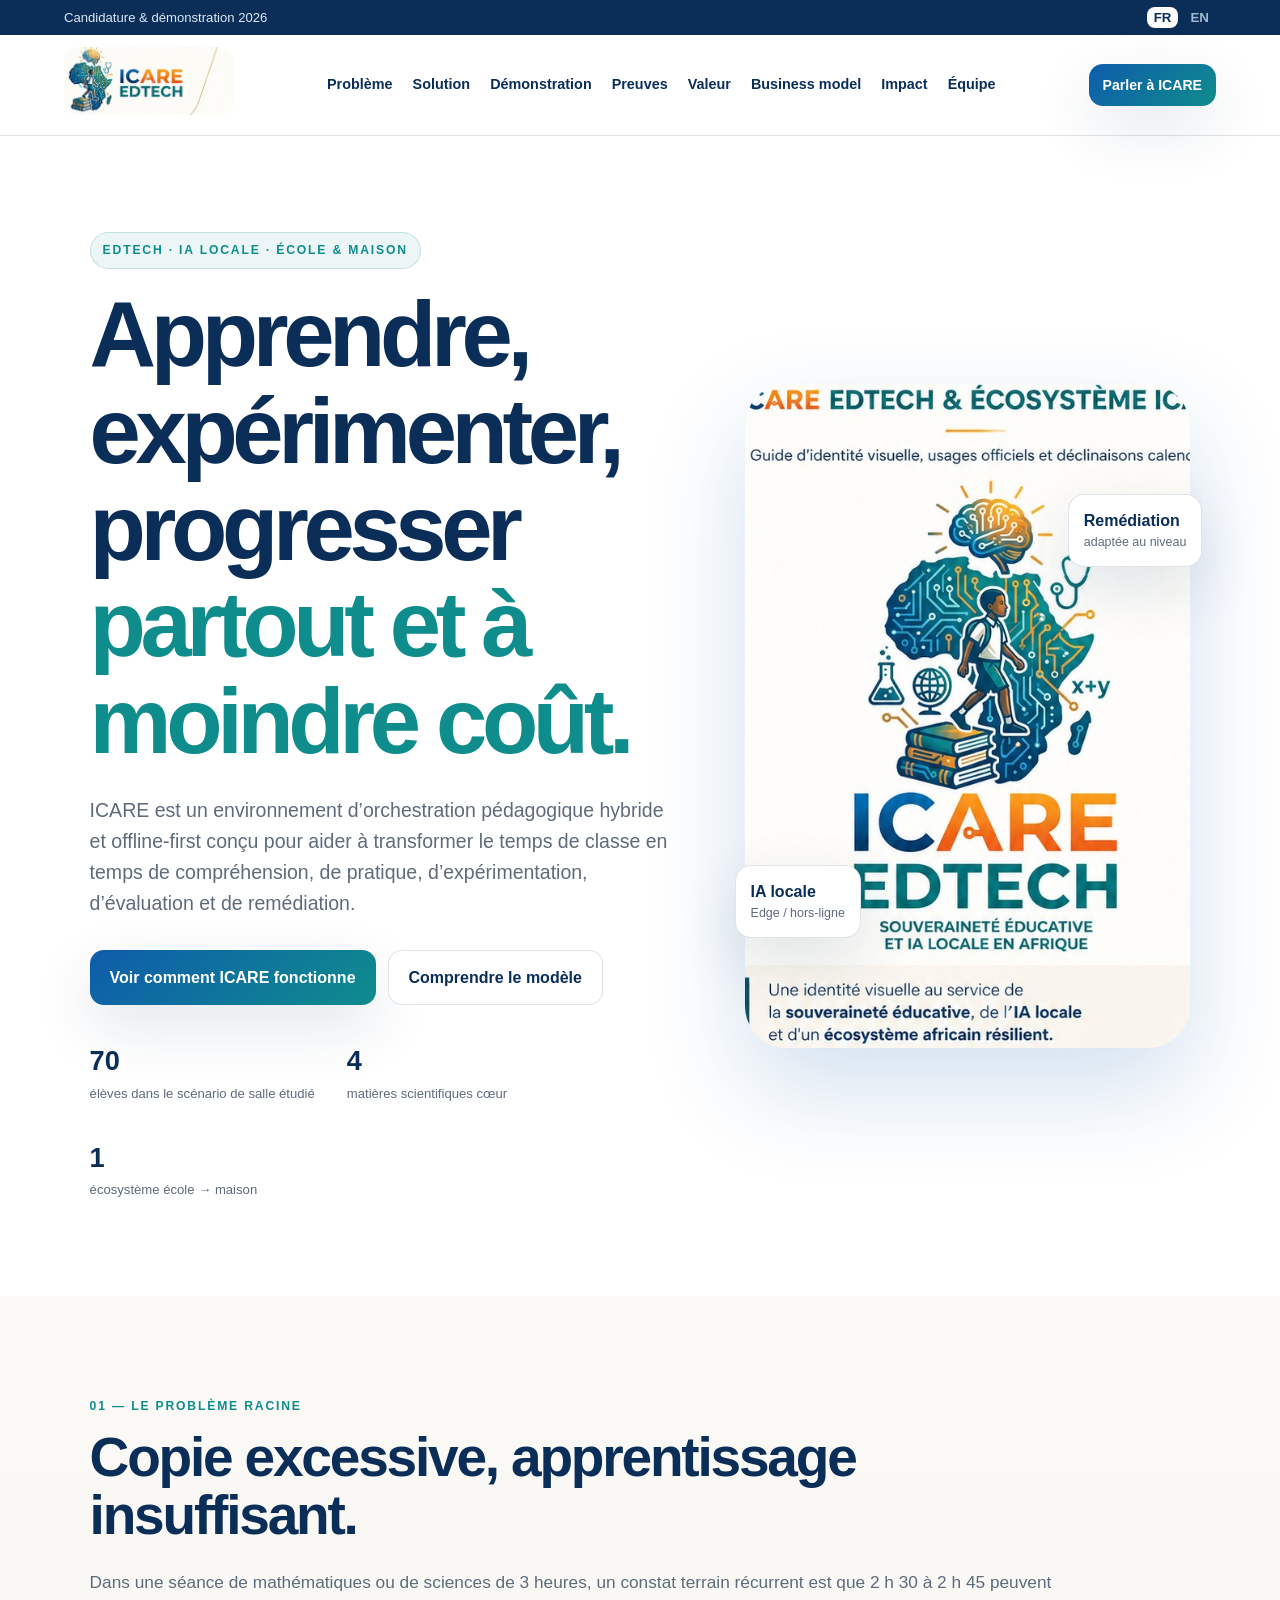
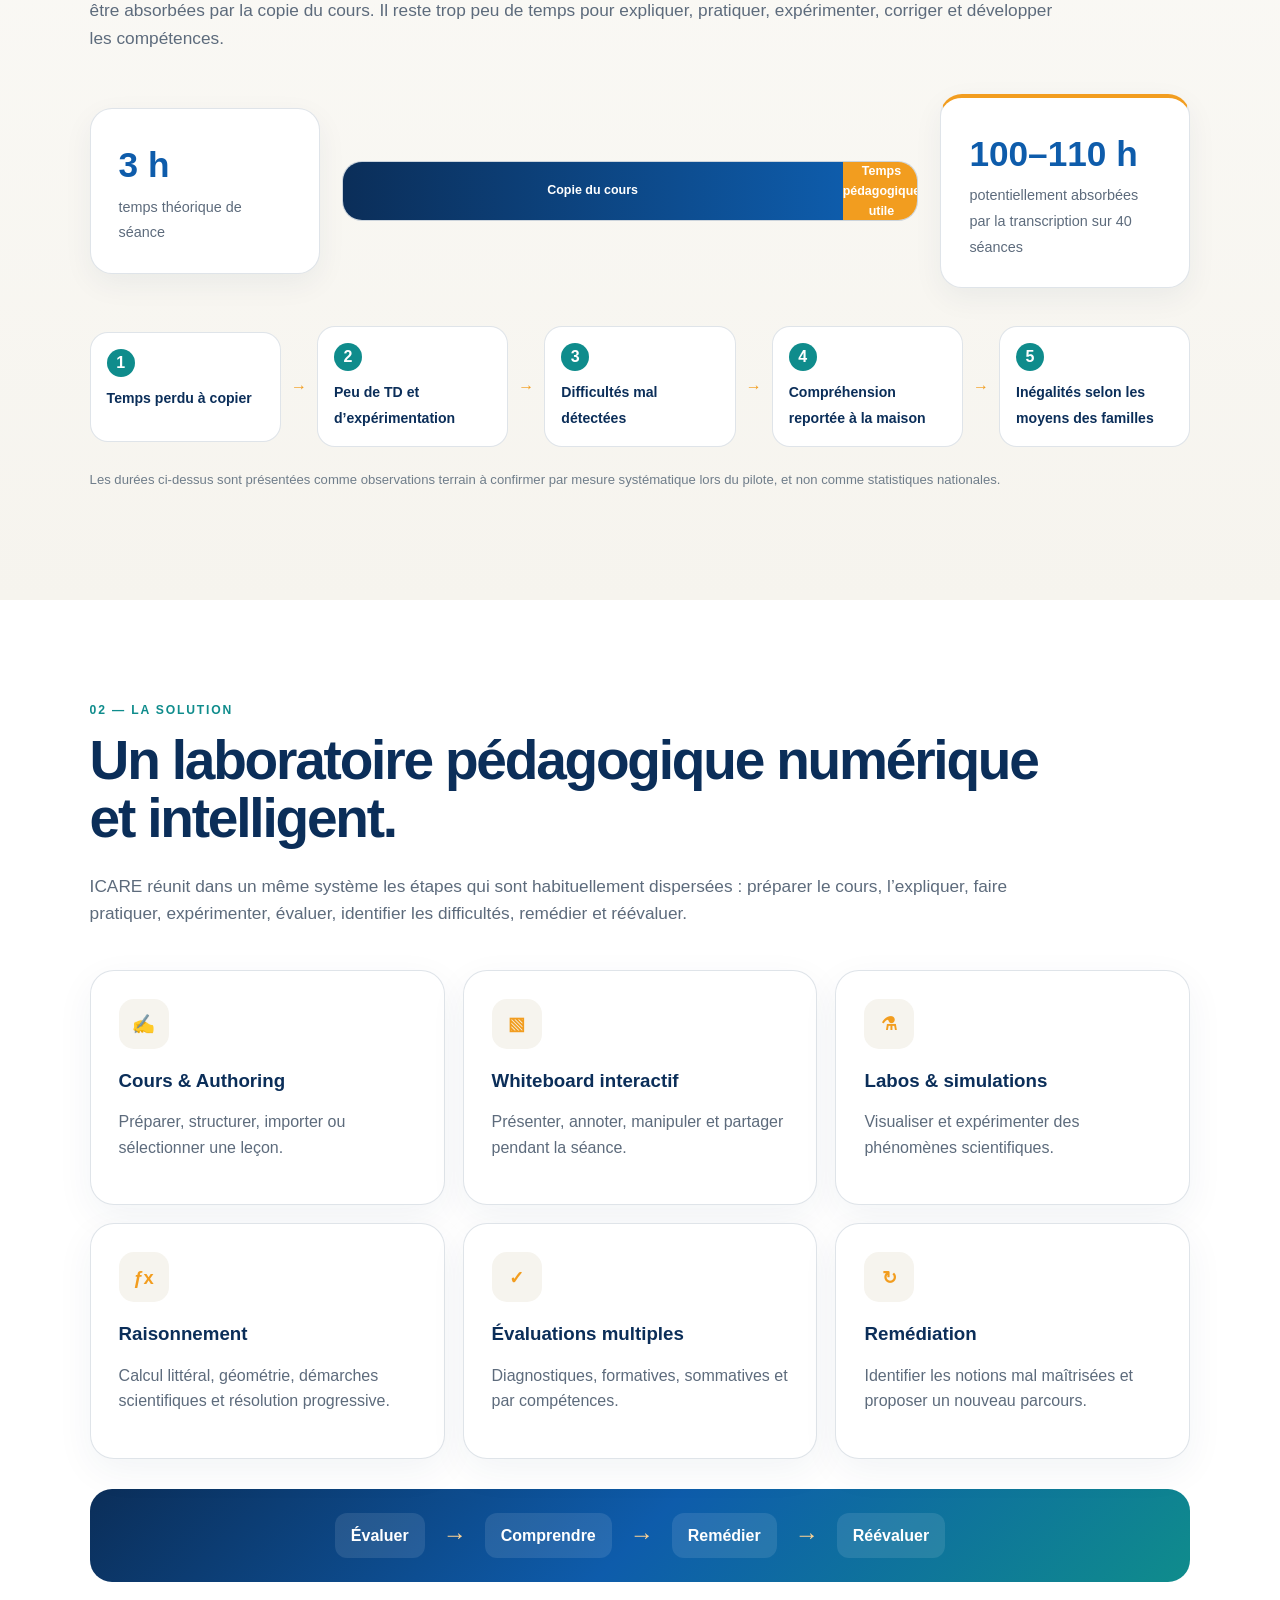
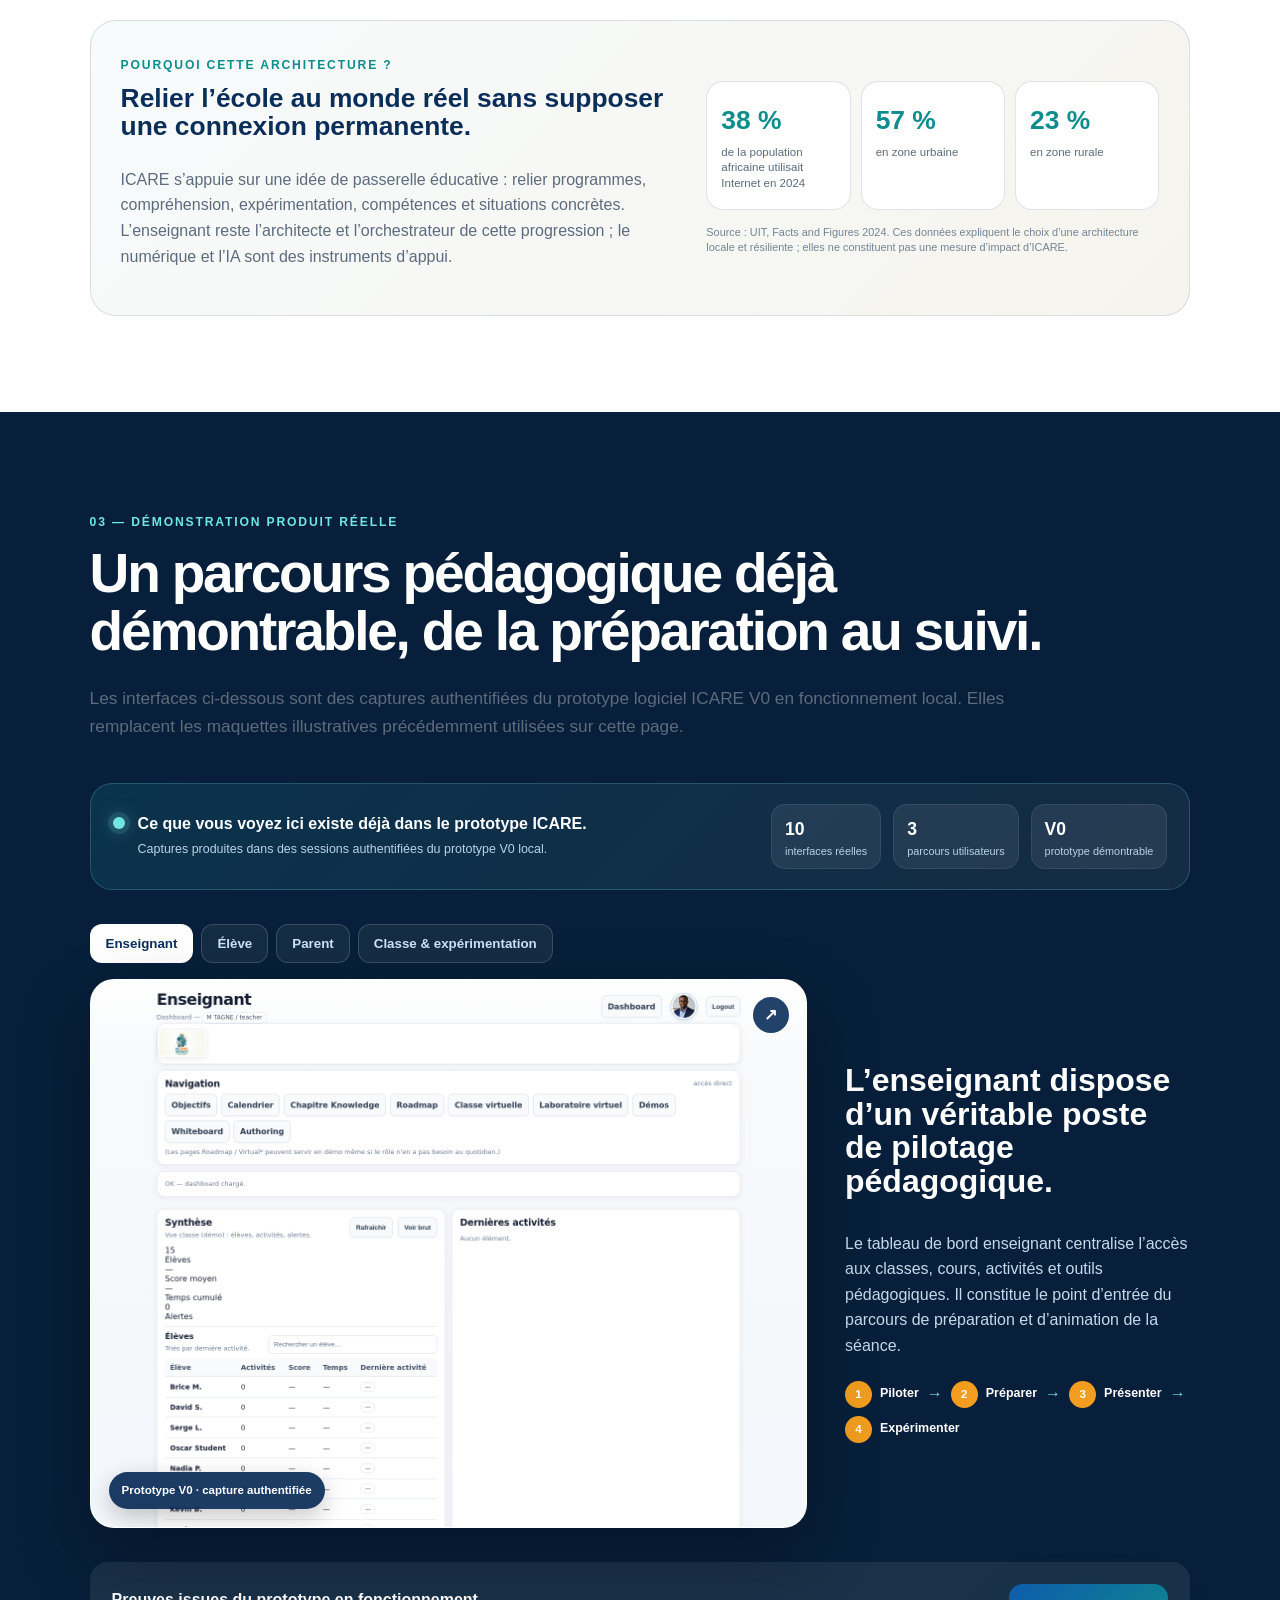
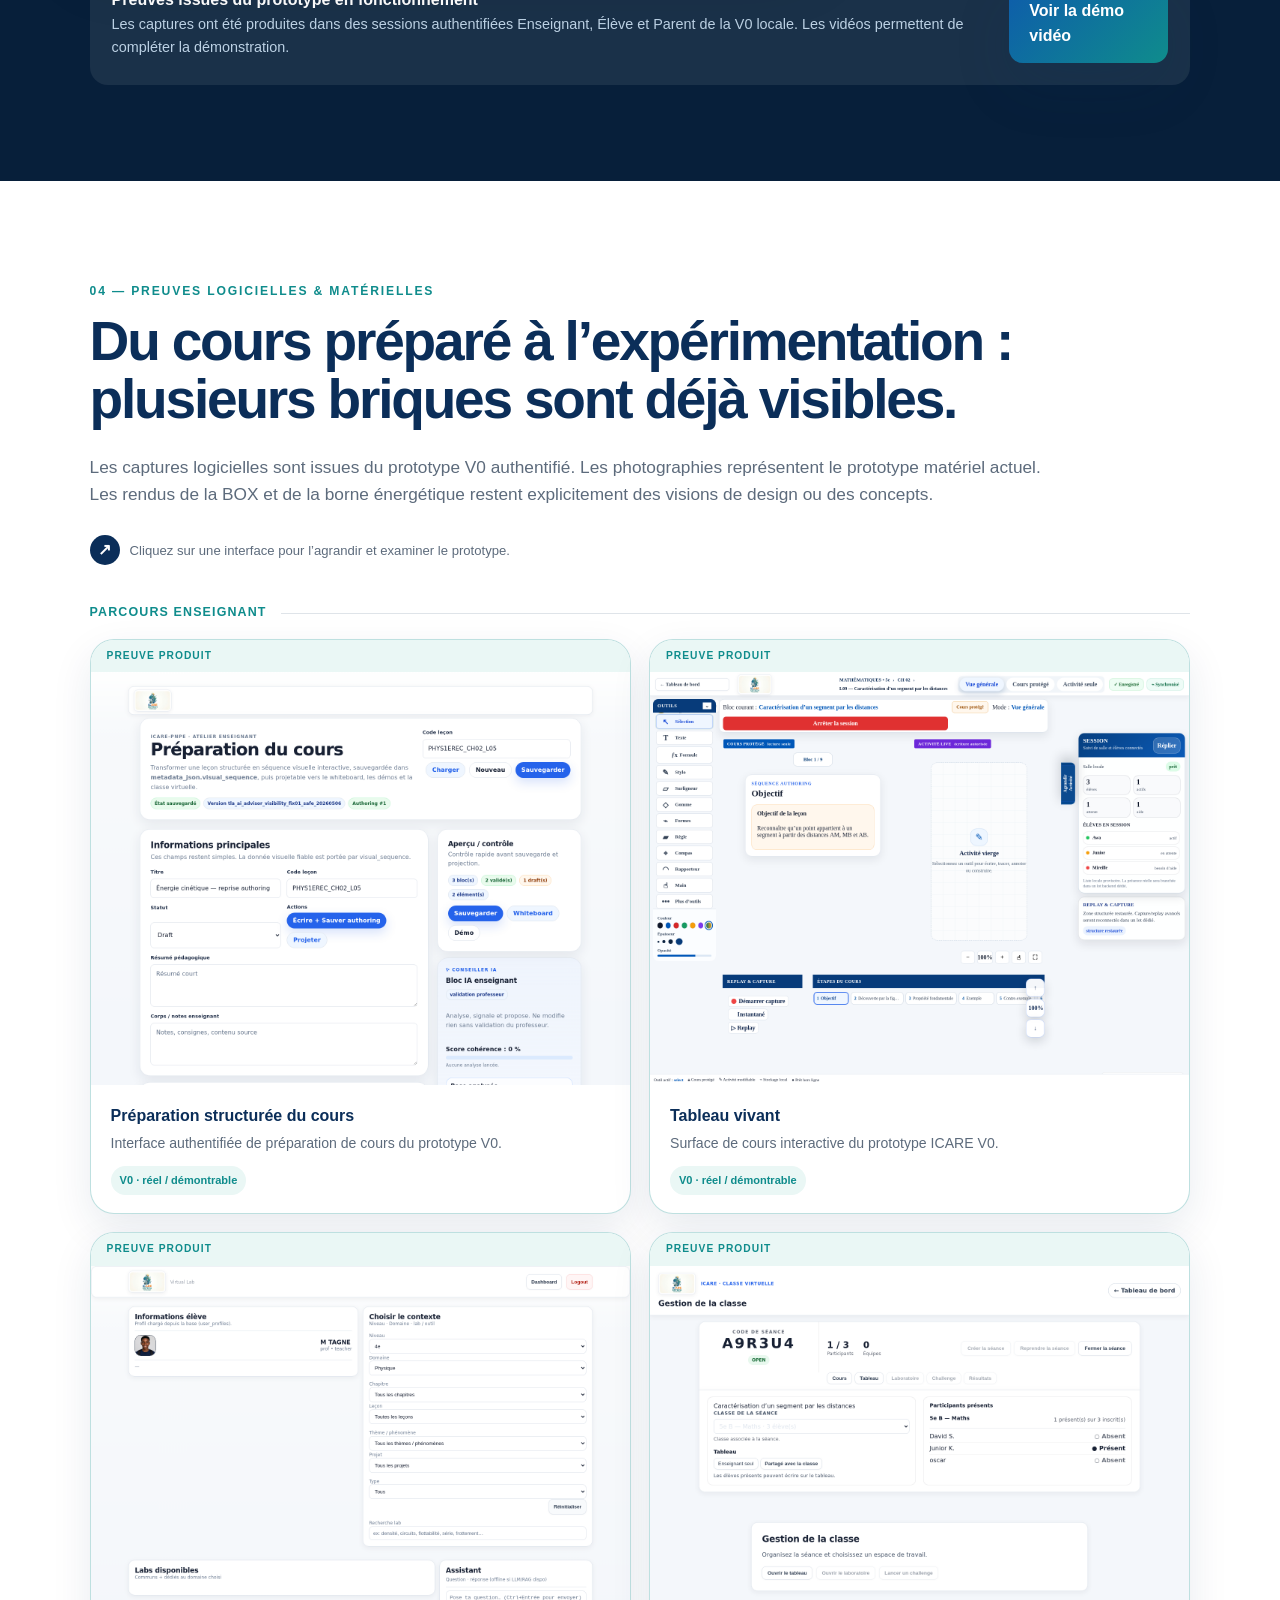
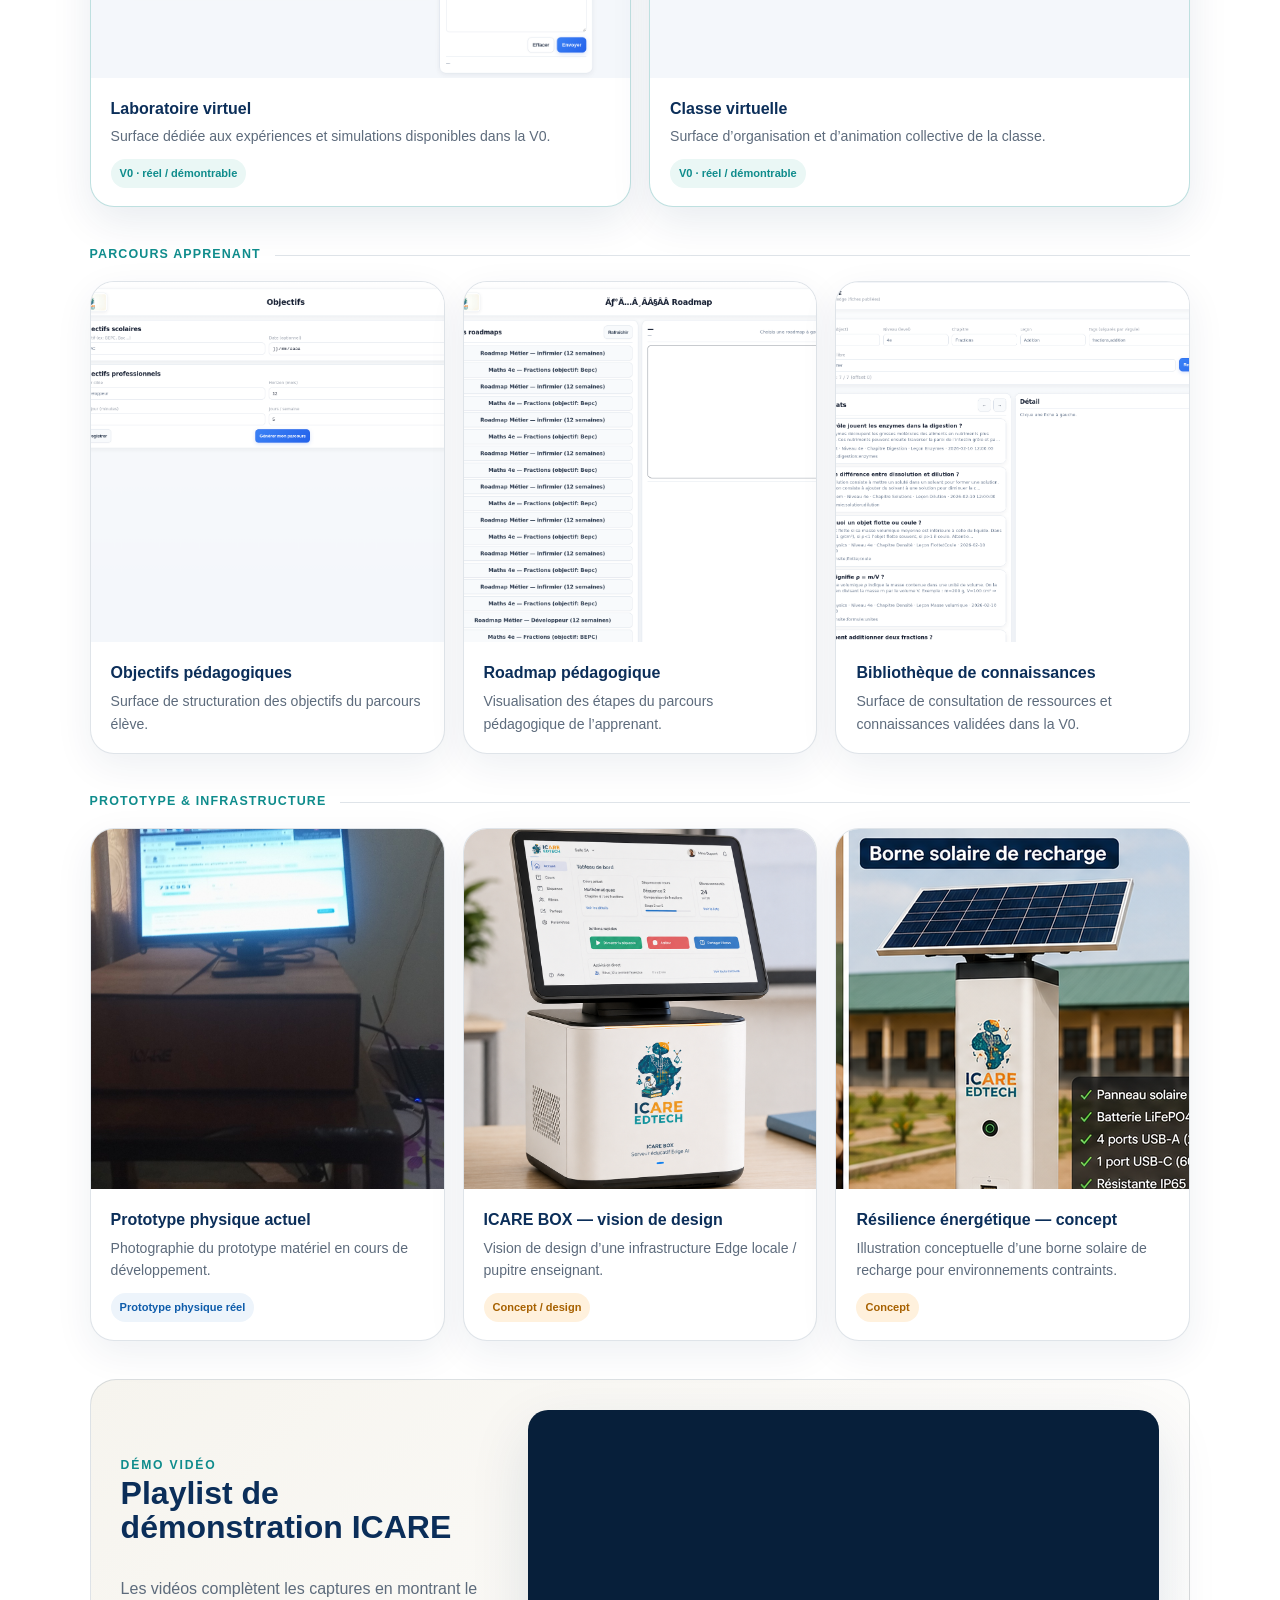
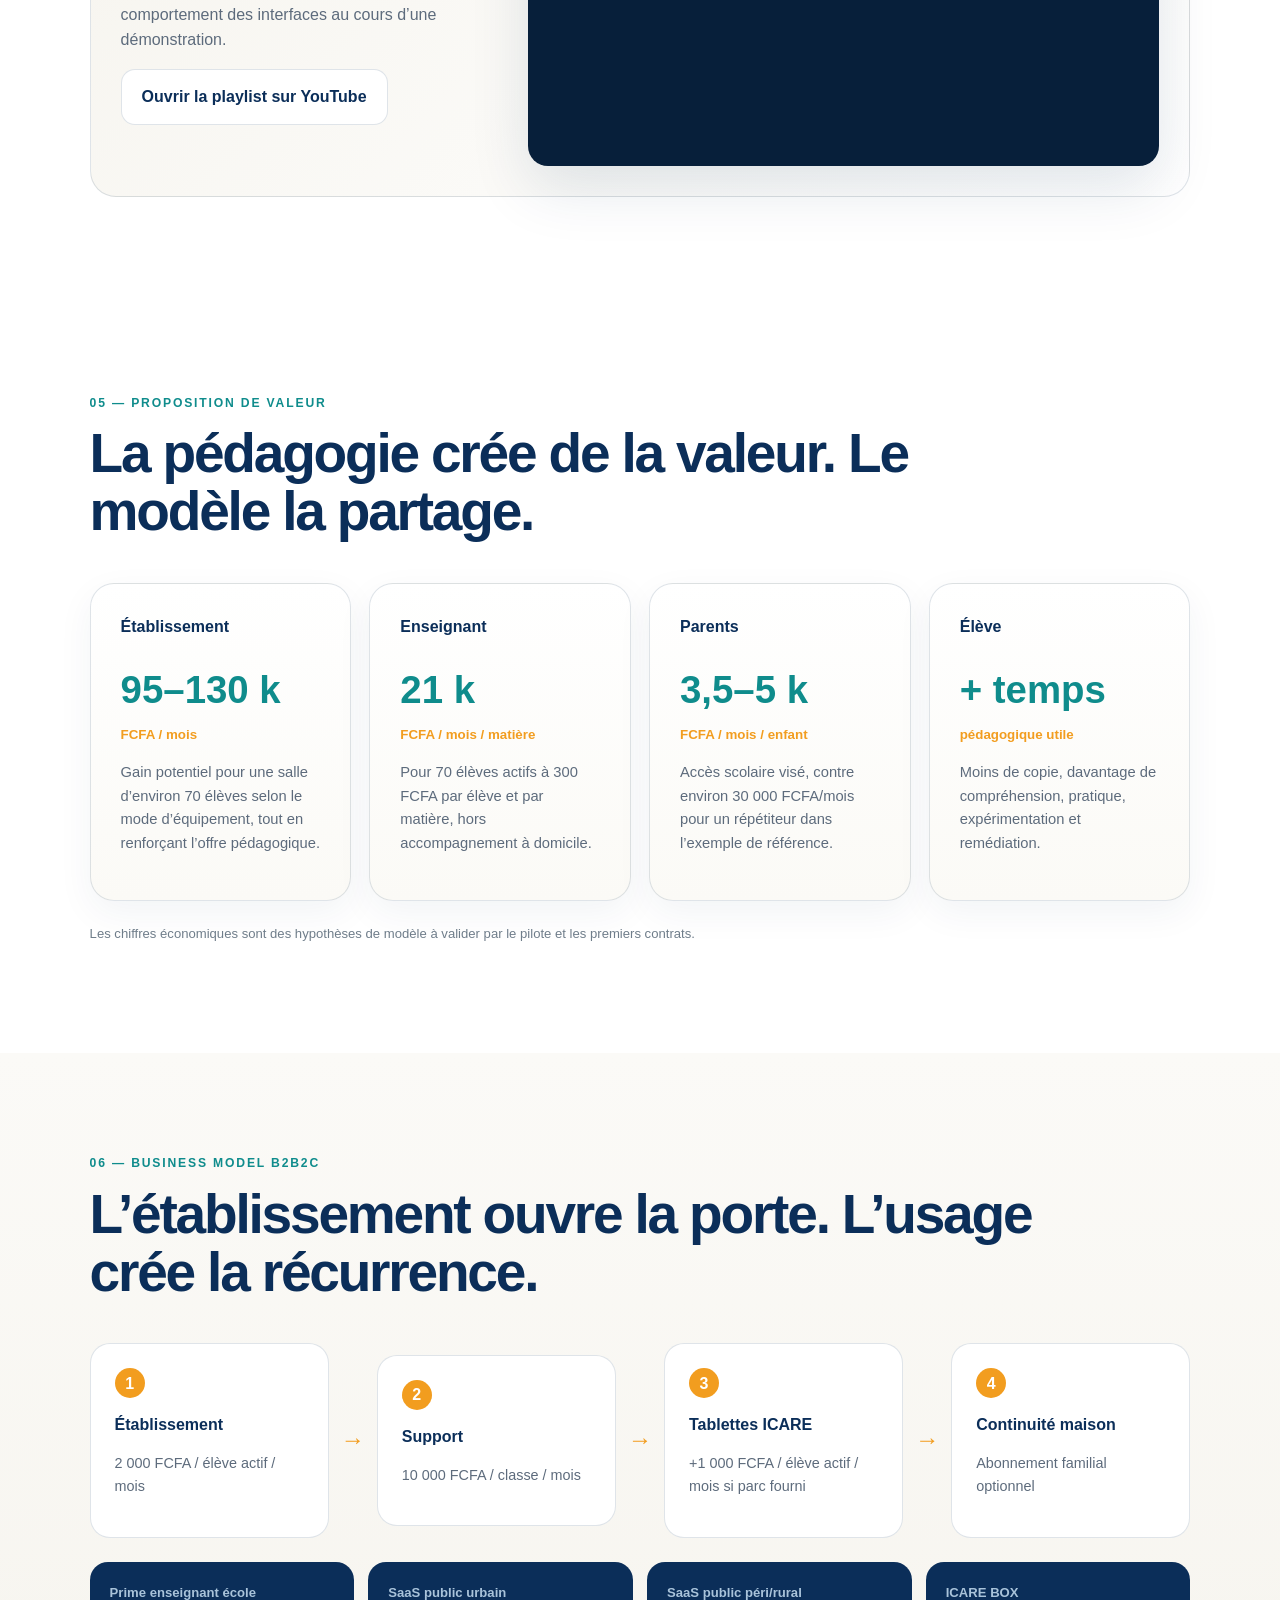
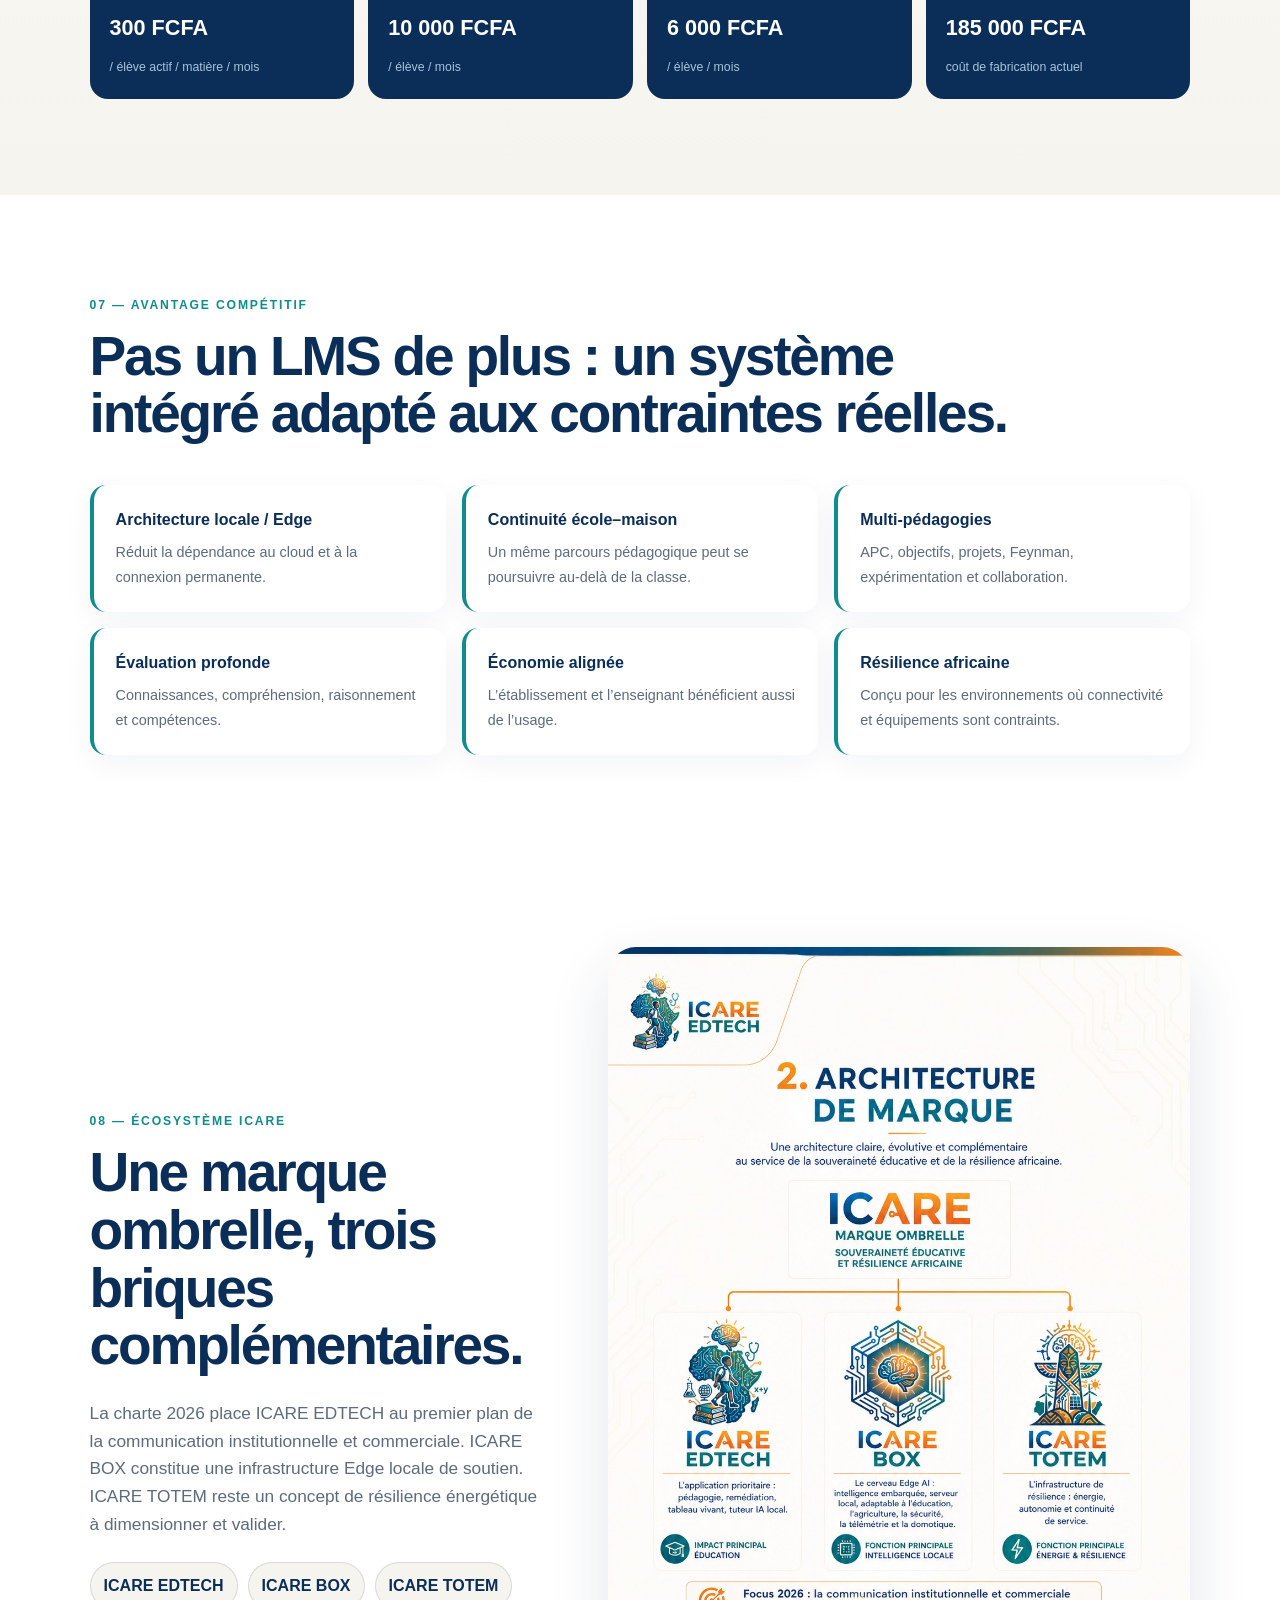
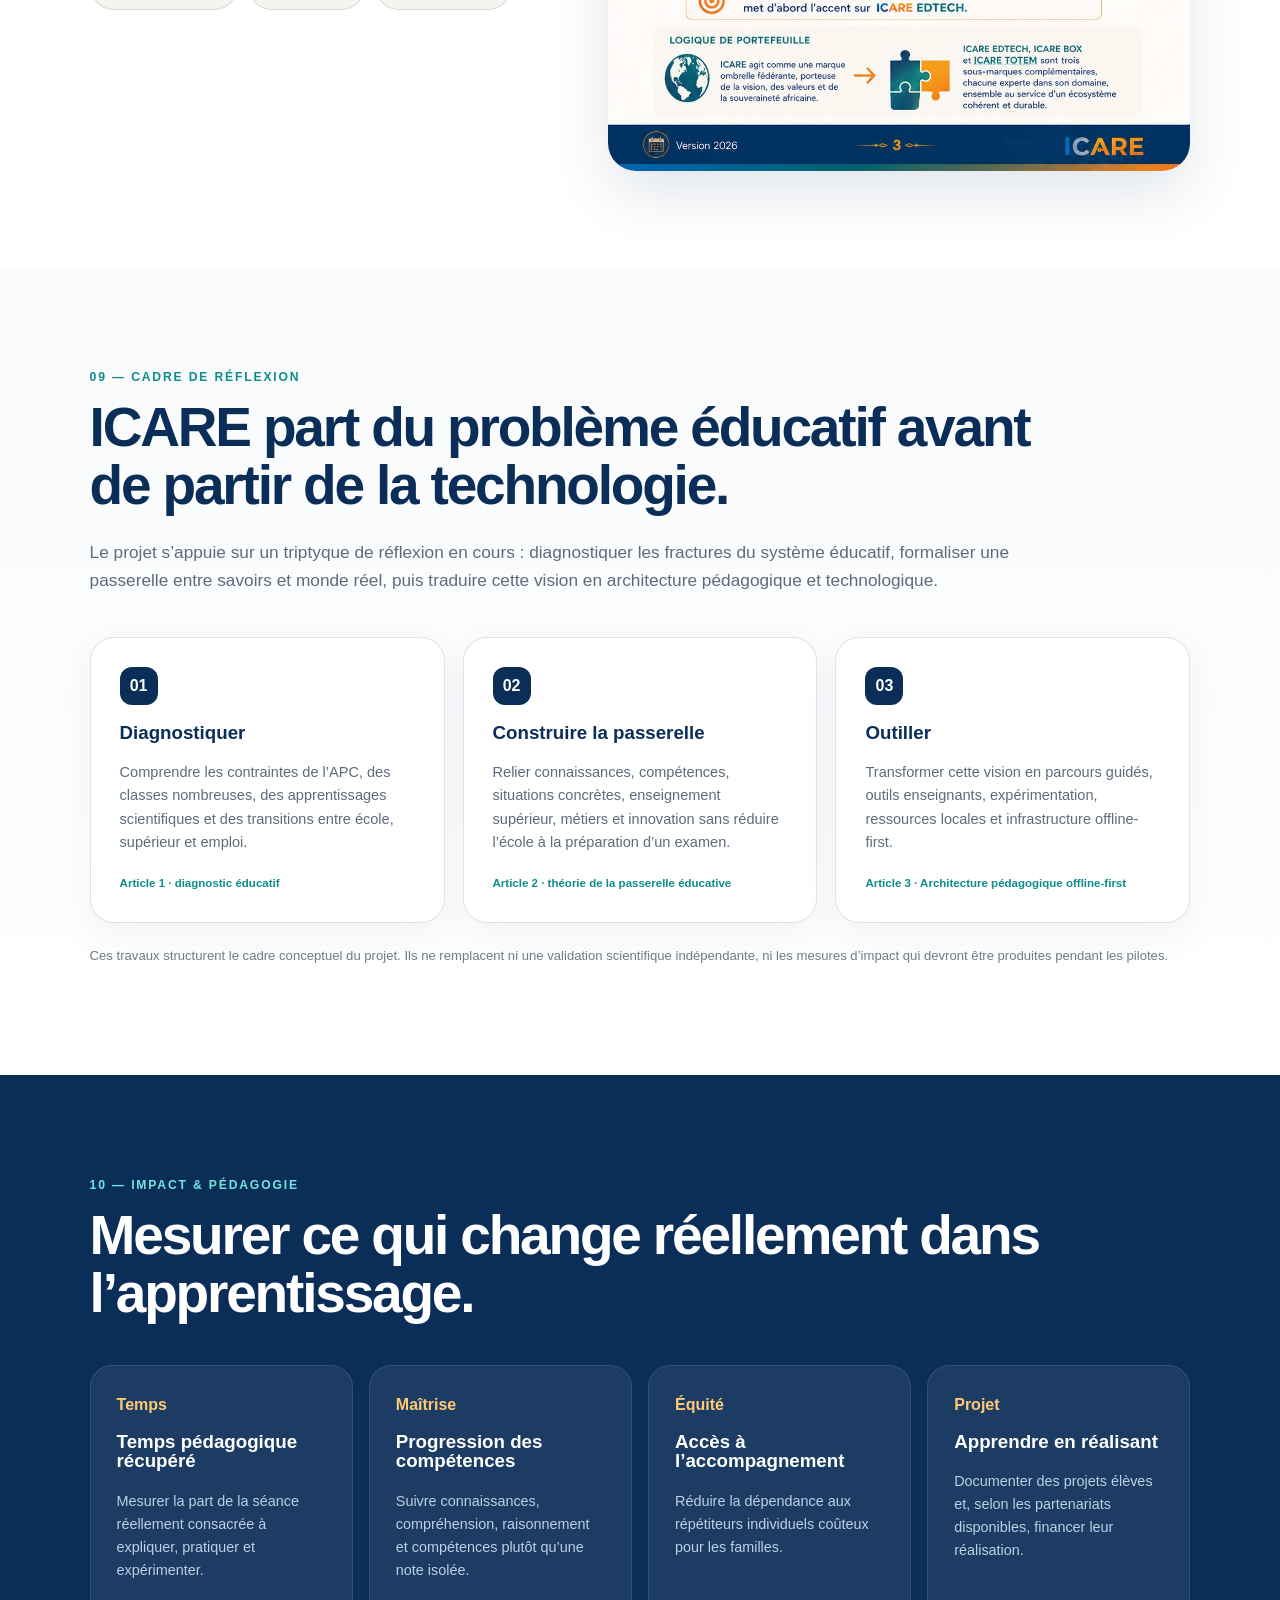
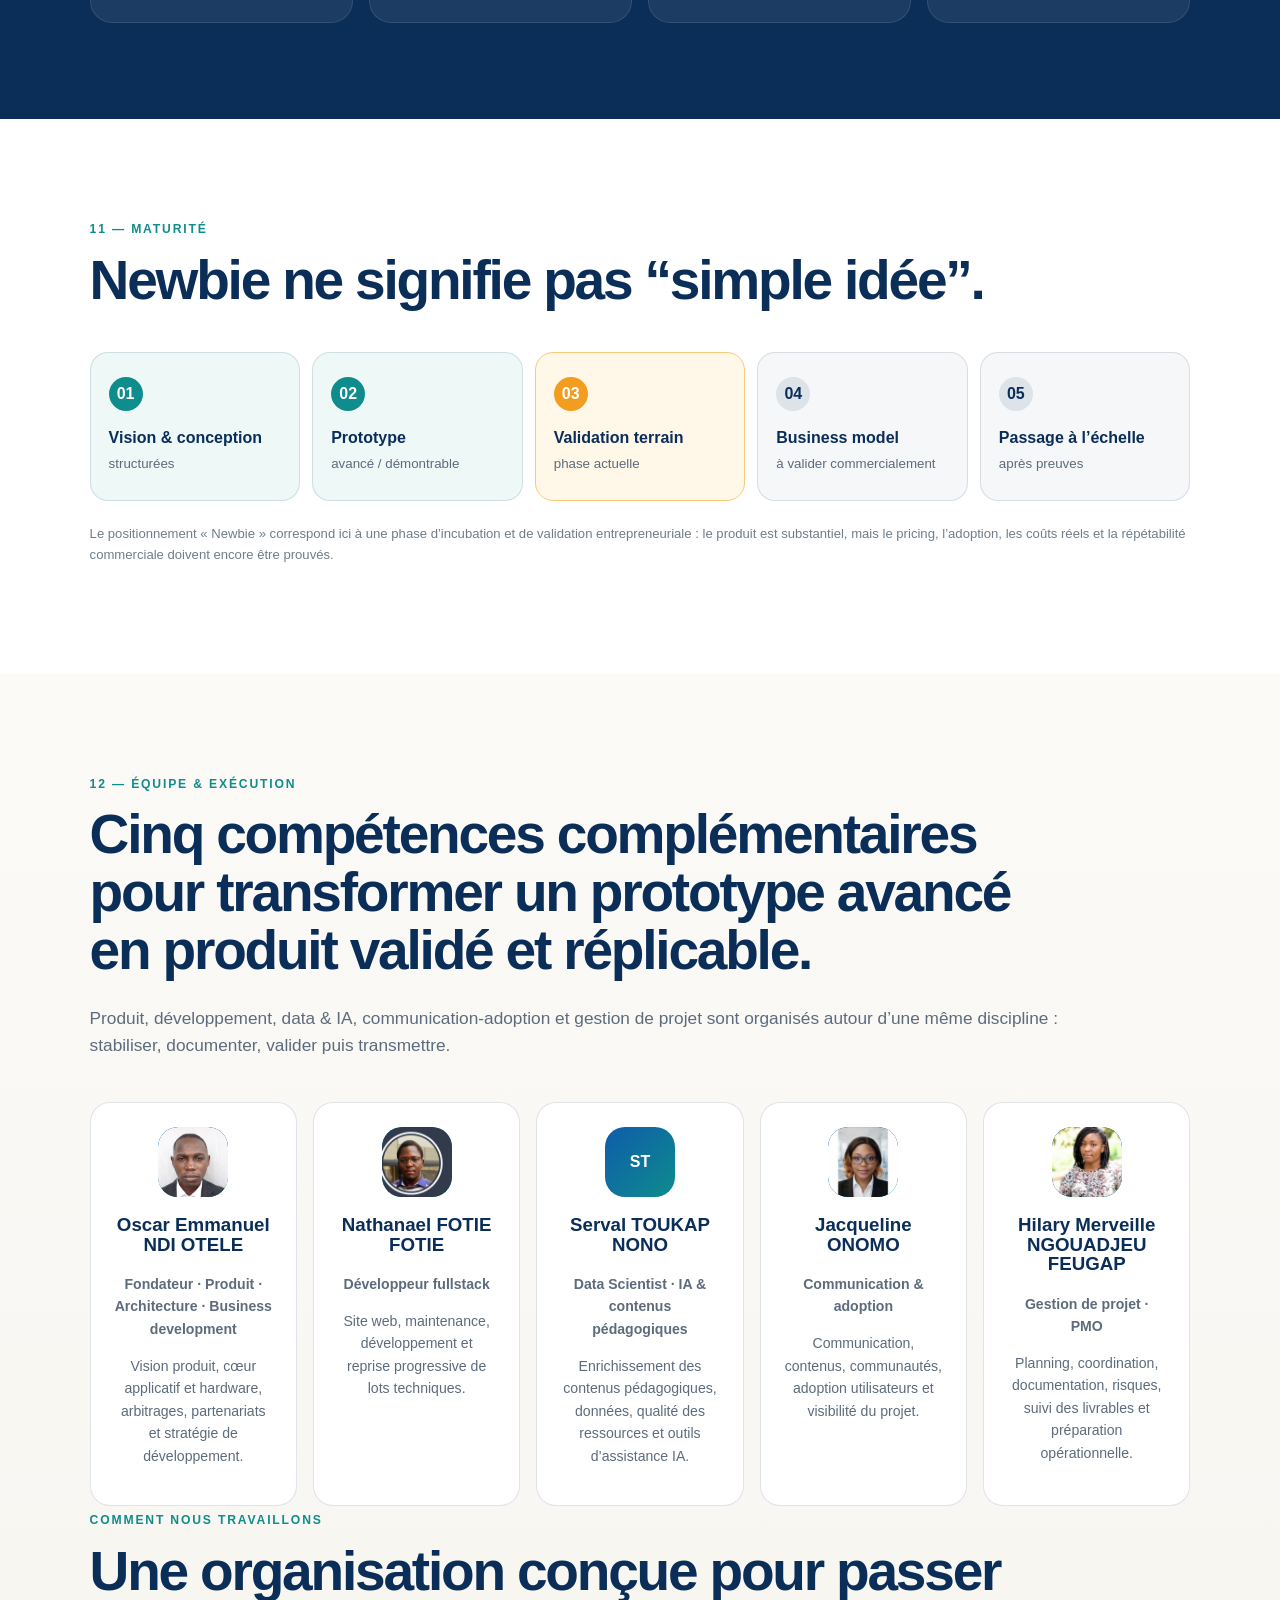
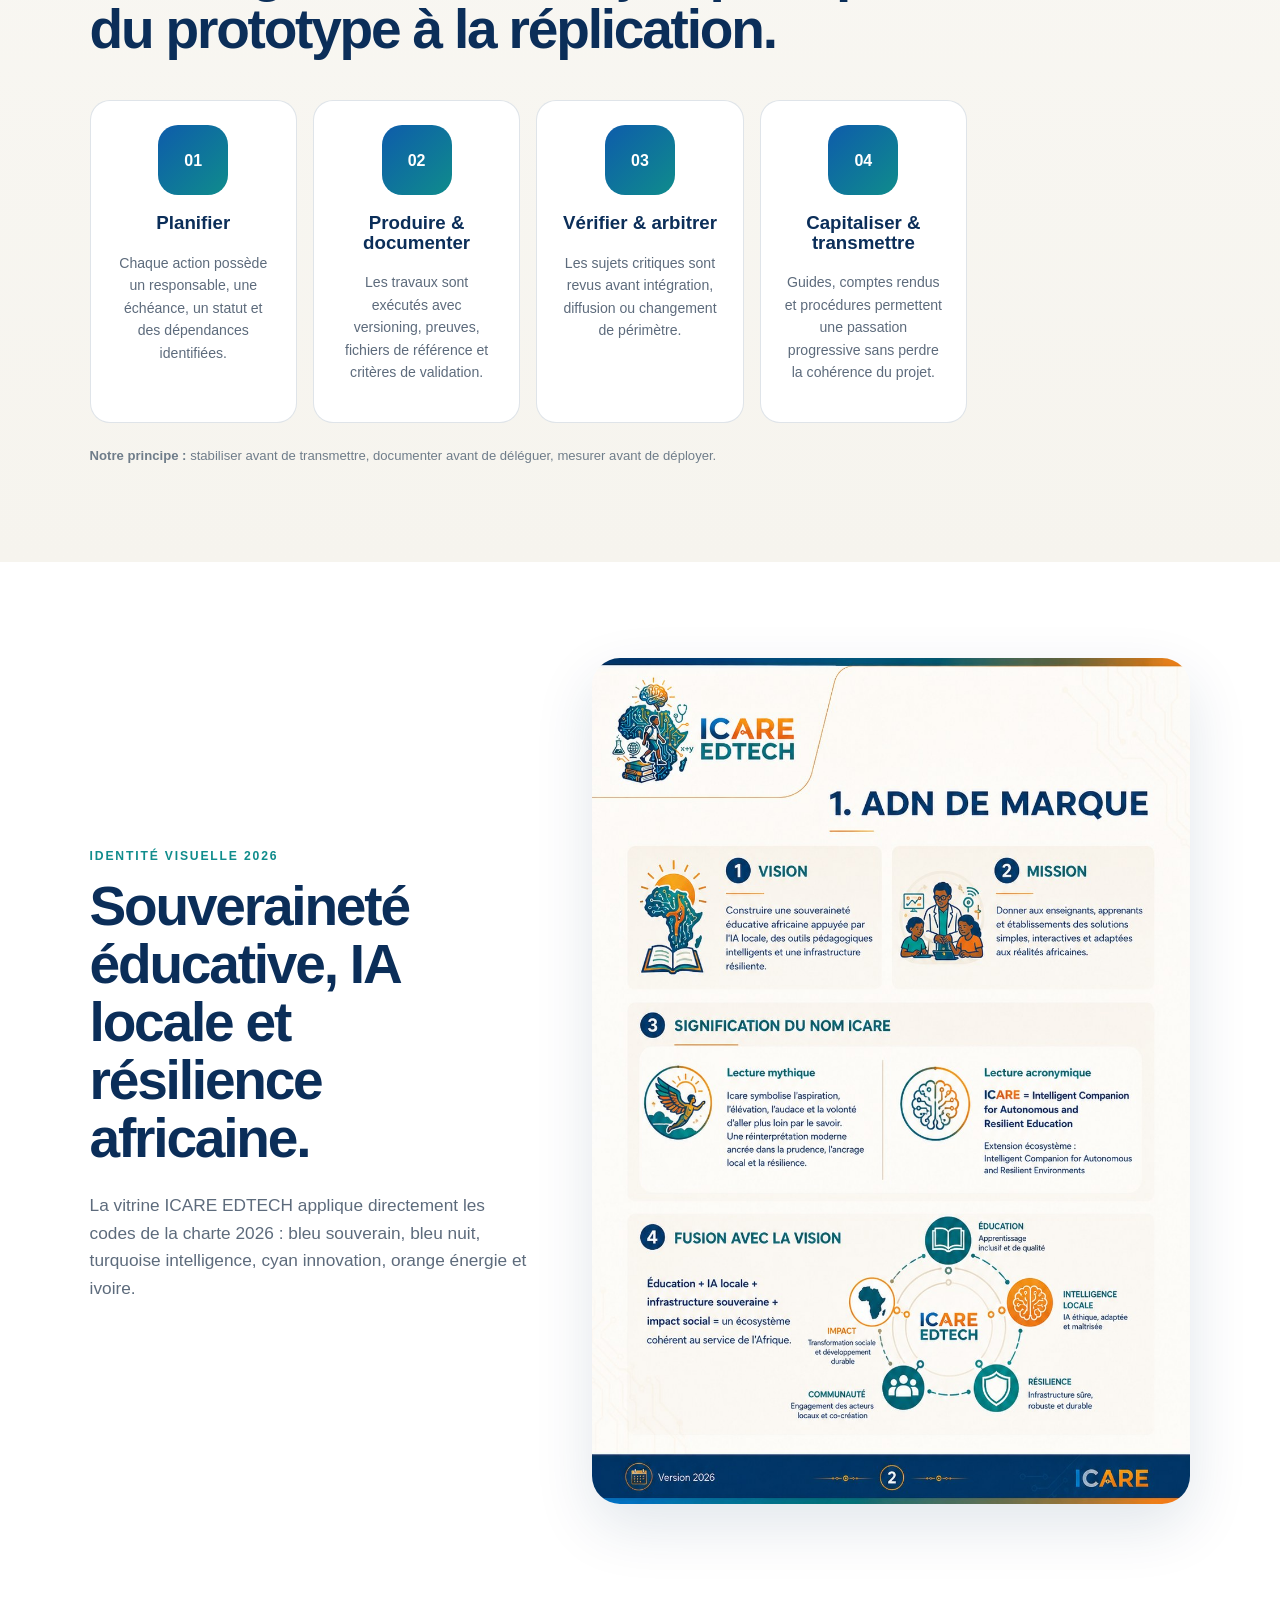
==== commit 9e838fd2: "Update ICARE public site with 2026 context and system story" ====
--- a/index.html
+++ b/index.html
@@ -39,9 +39,9 @@
         <h1 data-fr="Apprendre, expérimenter, progresser <span>partout et à moindre coût.</span>" data-en="Learn, experiment and progress <span>everywhere, at lower cost.</span>">
           Apprendre, expérimenter, progresser <span>partout et à moindre coût.</span>
         </h1>
-        <p class="lead" data-fr="ICARE est un environnement d’orchestration pédagogique hybride et offline-first qui transforme le temps de classe en temps de compréhension, de pratique, d’expérimentation, d’évaluation et de remédiation."
-           data-en="ICARE is a hybrid, intelligent pedagogical laboratory that turns classroom time into time for understanding, practice, experimentation, assessment and remediation.">
-          ICARE est un environnement d’orchestration pédagogique hybride et offline-first qui transforme le temps de classe en temps de compréhension, de pratique, d’expérimentation, d’évaluation et de remédiation.
+        <p class="lead" data-fr="ICARE est un environnement d’orchestration pédagogique hybride et offline-first conçu pour aider à transformer le temps de classe en temps de compréhension, de pratique, d’expérimentation, d’évaluation et de remédiation."
+           data-en="ICARE is a hybrid, offline-first pedagogical orchestration environment designed to help turn class time into time for understanding, practice, experimentation, assessment and remediation.">
+          ICARE est un environnement d’orchestration pédagogique hybride et offline-first conçu pour aider à transformer le temps de classe en temps de compréhension, de pratique, d’expérimentation, d’évaluation et de remédiation.
         </p>
         <div class="hero-cta">
           <a class="btn" href="#demo" data-fr="Voir comment ICARE fonctionne" data-en="See how ICARE works">Voir comment ICARE fonctionne</a>
@@ -1145,16 +1145,516 @@
       <img class="brand-board reveal" src="assets/adn-web.jpg" alt="ADN de marque ICARE">
     </section>
 
+
+    <!-- ==========================================================
+         R4 — DONNÉES, SYSTÈME, IMPACT ET HISTOIRE
+         ========================================================== -->
+
+    <section id="donnees-2026" class="section evidence-2026">
+      <div class="section-head reveal">
+        <span class="eyebrow"
+              data-fr="Le défi en chiffres"
+              data-en="The challenge in numbers">
+          Le défi en chiffres
+        </span>
+
+        <h2
+          data-fr="Un marché éducatif majeur, avec une marge importante d’amélioration."
+          data-en="A major education market with substantial room for improvement.">
+          Un marché éducatif majeur, avec une marge importante d’amélioration.
+        </h2>
+
+        <p
+          data-fr="Ces chiffres décrivent le contexte dans lequel ICARE souhaite intervenir. Ils ne constituent pas une preuve d’impact d’ICARE : cet impact doit être mesuré lors des pilotes."
+          data-en="These figures describe the context ICARE aims to address. They are not evidence of ICARE's impact: that impact must be measured through pilots.">
+          Ces chiffres décrivent le contexte dans lequel ICARE souhaite intervenir.
+          Ils ne constituent pas une preuve d’impact d’ICARE :
+          cet impact doit être mesuré lors des pilotes.
+        </p>
+      </div>
+
+      <div class="r4-market-grid reveal">
+        <article class="r4-stat-card">
+          <strong>1 662 349</strong>
+          <span
+            data-fr="élèves dans l’enseignement secondaire général au Cameroun — 2024/2025"
+            data-en="students in general secondary education in Cameroon — 2024/2025">
+            élèves dans l’enseignement secondaire général au Cameroun — 2024/2025
+          </span>
+        </article>
+
+        <article class="r4-stat-card">
+          <strong>444 437</strong>
+          <span
+            data-fr="élèves dans la région du Centre"
+            data-en="students in the Centre Region">
+            élèves dans la région du Centre
+          </span>
+        </article>
+
+        <article class="r4-stat-card accent">
+          <strong>48,24 %</strong>
+          <span
+            data-fr="taux global des examens relevant de l’OBC en 2026"
+            data-en="overall pass rate for OBC examinations in 2026">
+            taux global des examens relevant de l’OBC en 2026
+          </span>
+        </article>
+      </div>
+
+      <div class="r4-chart-grid">
+
+        <article class="r4-chart-card reveal">
+          <div class="r4-chart-heading">
+            <div>
+              <span class="eyebrow"
+                    data-fr="Résultats 2026"
+                    data-en="2026 results">
+                Résultats 2026
+              </span>
+              <h3
+                data-fr="Taux de réussite par organisme"
+                data-en="Pass rates by examination body">
+                Taux de réussite par organisme
+              </h3>
+            </div>
+            <b>%</b>
+          </div>
+
+          <div class="r4-bars"
+               aria-label="Taux de réussite 2026 DECC OBC GCE">
+
+            <div class="r4-bar-row">
+              <div class="r4-bar-label">
+                <span>DECC</span><strong>63,95 %</strong>
+              </div>
+              <div class="r4-bar-track">
+                <i style="width:63.95%"></i>
+              </div>
+            </div>
+
+            <div class="r4-bar-row critical">
+              <div class="r4-bar-label">
+                <span>OBC</span><strong>48,24 %</strong>
+              </div>
+              <div class="r4-bar-track">
+                <i style="width:48.24%"></i>
+              </div>
+            </div>
+
+            <div class="r4-bar-row">
+              <div class="r4-bar-label">
+                <span>GCE Board</span><strong>67,88 %</strong>
+              </div>
+              <div class="r4-bar-track">
+                <i style="width:67.88%"></i>
+              </div>
+            </div>
+          </div>
+
+          <p class="r4-chart-note"
+             data-fr="Lecture : il s’agit de taux globaux par organisme d’examen. Ils ne sont pas directement comparables comme s’ils concernaient exactement les mêmes populations ou examens."
+             data-en="Reading note: these are overall rates by examination body. They should not be interpreted as perfectly comparable populations or examinations.">
+            Lecture : il s’agit de taux globaux par organisme d’examen.
+            Ils ne sont pas directement comparables comme s’ils concernaient
+            exactement les mêmes populations ou examens.
+          </p>
+        </article>
+
+        <article class="r4-chart-card reveal">
+          <div class="r4-chart-heading">
+            <div>
+              <span class="eyebrow"
+                    data-fr="Évolution GCE"
+                    data-en="GCE trend">
+                Évolution GCE
+              </span>
+              <h3
+                data-fr="2025 → 2026"
+                data-en="2025 → 2026">
+                2025 → 2026
+              </h3>
+            </div>
+          </div>
+
+          <div class="r4-compare">
+
+            <div class="r4-compare-row">
+              <div class="r4-compare-label">
+                <strong data-fr="Global" data-en="Overall">Global</strong>
+                <span>75,46 % → 67,88 %</span>
+              </div>
+              <div class="r4-compare-tracks">
+                <i class="before" style="width:75.46%"></i>
+                <i class="after" style="width:67.88%"></i>
+              </div>
+            </div>
+
+            <div class="r4-compare-row">
+              <div class="r4-compare-label">
+                <strong>Ordinary Level</strong>
+                <span>78,57 % → 74,43 %</span>
+              </div>
+              <div class="r4-compare-tracks">
+                <i class="before" style="width:78.57%"></i>
+                <i class="after" style="width:74.43%"></i>
+              </div>
+            </div>
+
+            <div class="r4-compare-row">
+              <div class="r4-compare-label">
+                <strong>Advanced Level</strong>
+                <span>79,39 % → 61,78 %</span>
+              </div>
+              <div class="r4-compare-tracks">
+                <i class="before" style="width:79.39%"></i>
+                <i class="after" style="width:61.78%"></i>
+              </div>
+            </div>
+          </div>
+
+          <div class="r4-legend">
+            <span><i class="legend-before"></i>2025</span>
+            <span><i class="legend-after"></i>2026</span>
+          </div>
+        </article>
+      </div>
+
+      <div class="r4-sources reveal">
+        <strong data-fr="Sources" data-en="Sources">Sources</strong>
+
+        <a target="_blank" rel="noopener"
+           href="https://www.minesec.gov.cm/web/index.php/fr/component/k2/item/download/2783_5b31328c5f09b84db1eca41541a03d1e">
+          MINESEC — Annuaire statistique 2024/2025
+        </a>
+
+        <a target="_blank" rel="noopener"
+           href="https://www.cameroon-tribune.cm/articles/11720/fr/rentree-scolaire-pour-une-copie-sans-faute">
+          Cameroon Tribune — bilan scolaire 2025/2026
+        </a>
+
+        <a target="_blank" rel="noopener"
+           href="https://camgceb.org/results-statistics/overall-performance/">
+          GCE Board — résultats officiels 2026
+        </a>
+      </div>
+    </section>
+
+
+    <section id="systeme-icare" class="section r4-system-section">
+      <div class="section-head reveal">
+        <span class="eyebrow"
+              data-fr="ICARE est un système"
+              data-en="ICARE is a system">
+          ICARE est un système
+        </span>
+
+        <h2
+          data-fr="Ni une simple application, ni une BOX : un environnement complet d’orchestration pédagogique."
+          data-en="Neither just an app nor a BOX: a complete pedagogical orchestration environment.">
+          Ni une simple application, ni une BOX :
+          un environnement complet d’orchestration pédagogique.
+        </h2>
+
+        <p
+          data-fr="ICARE relie infrastructure locale, ressources, activités pédagogiques et acteurs de l’éducation autour d’un cycle continu piloté par l’enseignant."
+          data-en="ICARE connects local infrastructure, resources, learning activities and education stakeholders through a continuous teacher-led cycle.">
+          ICARE relie infrastructure locale, ressources, activités pédagogiques
+          et acteurs de l’éducation autour d’un cycle continu piloté par l’enseignant.
+        </p>
+      </div>
+
+      <div class="r4-system-stack reveal">
+
+        <article>
+          <b>01</b>
+          <div>
+            <h3
+              data-fr="Infrastructure résiliente"
+              data-en="Resilient infrastructure">
+              Infrastructure résiliente
+            </h3>
+            <p
+              data-fr="Microserveur / Edge, réseau local, stockage et fonctionnement offline-first. La BOX est une infrastructure de soutien, pas le produit entier."
+              data-en="Microserver / Edge, local network, storage and offline-first operation. The BOX is supporting infrastructure, not the whole product.">
+              Microserveur / Edge, réseau local, stockage et fonctionnement offline-first.
+              La BOX est une infrastructure de soutien, pas le produit entier.
+            </p>
+          </div>
+        </article>
+
+        <article>
+          <b>02</b>
+          <div>
+            <h3
+              data-fr="Ressources et capacités"
+              data-en="Resources and capabilities">
+              Ressources et capacités
+            </h3>
+            <p
+              data-fr="Programmes, contenus, exercices, simulations, laboratoires virtuels, outils interactifs et ressources pédagogiques."
+              data-en="Curricula, content, exercises, simulations, virtual labs, interactive tools and learning resources.">
+              Programmes, contenus, exercices, simulations, laboratoires virtuels,
+              outils interactifs et ressources pédagogiques.
+            </p>
+          </div>
+        </article>
+
+        <article class="core">
+          <b>03</b>
+          <div>
+            <h3
+              data-fr="Orchestration pédagogique ICARE"
+              data-en="ICARE pedagogical orchestration">
+              Orchestration pédagogique ICARE
+            </h3>
+            <p
+              data-fr="Préparer, présenter, pratiquer, expérimenter, observer, guider, évaluer, remédier puis réévaluer — sous le contrôle de l’enseignant."
+              data-en="Prepare, present, practise, experiment, observe, guide, assess, remediate and reassess — under teacher control.">
+              Préparer, présenter, pratiquer, expérimenter, observer, guider,
+              évaluer, remédier puis réévaluer — sous le contrôle de l’enseignant.
+            </p>
+          </div>
+        </article>
+
+        <article>
+          <b>04</b>
+          <div>
+            <h3
+              data-fr="Expérience multi-acteurs"
+              data-en="Multi-stakeholder experience">
+              Expérience multi-acteurs
+            </h3>
+            <p
+              data-fr="Enseignant, élève, parent et établissement disposent de vues adaptées mais participent à une même continuité pédagogique."
+              data-en="Teachers, learners, parents and schools have adapted views while participating in the same learning continuum.">
+              Enseignant, élève, parent et établissement disposent de vues adaptées
+              mais participent à une même continuité pédagogique.
+            </p>
+          </div>
+        </article>
+
+      </div>
+
+      <div class="r4-cycle reveal"
+           data-fr="Préparer → Présenter → Pratiquer → Expérimenter → Observer → Guider → Évaluer → Remédier → Réévaluer"
+           data-en="Prepare → Present → Practise → Experiment → Observe → Guide → Assess → Remediate → Reassess">
+        Préparer → Présenter → Pratiquer → Expérimenter → Observer → Guider →
+        Évaluer → Remédier → Réévaluer
+      </div>
+    </section>
+
+
+    <section id="valeur-ecosysteme" class="section r4-value-section">
+      <div class="section-head reveal">
+        <span class="eyebrow"
+              data-fr="Une valeur partagée"
+              data-en="Shared value">
+          Une valeur partagée
+        </span>
+
+        <h2
+          data-fr="ICARE cherche à augmenter la capacité d’action de chaque acteur."
+          data-en="ICARE aims to increase every stakeholder's capacity to act.">
+          ICARE cherche à augmenter la capacité d’action de chaque acteur.
+        </h2>
+      </div>
+
+      <div class="r4-actor-grid">
+
+        <article class="reveal">
+          <span>🏫</span>
+          <h3 data-fr="Établissement" data-en="School">Établissement</h3>
+          <p
+            data-fr="Mieux exploiter le temps scolaire, mutualiser les équipements, structurer le suivi et moderniser l’offre sans dépendre d’un cloud permanent."
+            data-en="Use school time more effectively, share equipment, structure monitoring and modernise services without permanent cloud dependency.">
+            Mieux exploiter le temps scolaire, mutualiser les équipements,
+            structurer le suivi et moderniser l’offre sans dépendre d’un cloud permanent.
+          </p>
+        </article>
+
+        <article class="reveal">
+          <span>🧑‍🏫</span>
+          <h3 data-fr="Enseignant" data-en="Teacher">Enseignant</h3>
+          <p
+            data-fr="Préparer, animer, observer et remédier avec davantage de visibilité sur une classe nombreuse, sans perdre la décision pédagogique."
+            data-en="Prepare, facilitate, observe and remediate with greater visibility in large classes while retaining pedagogical control.">
+            Préparer, animer, observer et remédier avec davantage de visibilité
+            sur une classe nombreuse, sans perdre la décision pédagogique.
+          </p>
+        </article>
+
+        <article class="reveal">
+          <span>🎓</span>
+          <h3 data-fr="Élève" data-en="Learner">Élève</h3>
+          <p
+            data-fr="Passer d’un apprentissage surtout passif à davantage de compréhension, pratique, expérimentation, feedback et remédiation."
+            data-en="Move from mainly passive learning toward more understanding, practice, experimentation, feedback and remediation.">
+            Passer d’un apprentissage surtout passif à davantage de compréhension,
+            pratique, expérimentation, feedback et remédiation.
+          </p>
+        </article>
+
+        <article class="reveal">
+          <span>👪</span>
+          <h3 data-fr="Parent" data-en="Parent">Parent</h3>
+          <p
+            data-fr="Mieux comprendre la progression, détecter plus tôt les difficultés et disposer d’une continuité école-maison plus accessible."
+            data-en="Better understand progress, identify difficulties earlier and access a more affordable school-home learning continuum.">
+            Mieux comprendre la progression, détecter plus tôt les difficultés
+            et disposer d’une continuité école-maison plus accessible.
+          </p>
+        </article>
+
+        <article class="reveal">
+          <span>🌍</span>
+          <h3 data-fr="Communauté" data-en="Community">Communauté</h3>
+          <p
+            data-fr="Contribuer à réduire les inégalités d’accès aux ressources scientifiques et numériques, notamment dans les territoires moins connectés."
+            data-en="Help reduce inequalities in access to scientific and digital resources, especially in less-connected areas.">
+            Contribuer à réduire les inégalités d’accès aux ressources scientifiques
+            et numériques, notamment dans les territoires moins connectés.
+          </p>
+        </article>
+
+      </div>
+    </section>
+
+
+    <section id="histoire-icare" class="section r4-history-section">
+      <div class="section-head reveal">
+        <span class="eyebrow"
+              data-fr="Une innovation construite par le terrain"
+              data-en="Innovation shaped by the field">
+          Une innovation construite par le terrain
+        </span>
+
+        <h2
+          data-fr="De l’observation à Afanoyoa au pilote prévu en novembre 2026."
+          data-en="From observations in Afanoyoa to the pilot planned for November 2026.">
+          De l’observation à Afanoyoa au pilote prévu en novembre 2026.
+        </h2>
+      </div>
+
+      <div class="r4-history-line">
+
+        <article class="reveal">
+          <time>2024</time>
+          <h3>PIXYS+ / RFI Challenge App</h3>
+          <p
+            data-fr="Une expérience entrepreneuriale précédente qui conduit à reconsidérer les problèmes à résoudre et à revenir au terrain."
+            data-en="A previous entrepreneurial experience that led to reconsidering which problems to solve and to return to the field.">
+            Une expérience entrepreneuriale précédente qui conduit à reconsidérer
+            les problèmes à résoudre et à revenir au terrain.
+          </p>
+        </article>
+
+        <article class="reveal">
+          <time data-fr="Mai 2025" data-en="May 2025">Mai 2025</time>
+          <h3>Afanoyoa</h3>
+          <p
+            data-fr="Observation d’élèves préparant leurs examens scientifiques : naissance de l’idée ICARE."
+            data-en="Observation of students preparing for science examinations: the ICARE idea is born.">
+            Observation d’élèves préparant leurs examens scientifiques :
+            naissance de l’idée ICARE.
+          </p>
+        </article>
+
+        <article class="reveal">
+          <time>2025</time>
+          <h3>Fonds Proto APME — 1,5 M FCFA</h3>
+          <p
+            data-fr="Première R&D autour d’une tablette pédagogique dédiée."
+            data-en="Initial R&D around a dedicated educational tablet.">
+            Première R&D autour d’une tablette pédagogique dédiée.
+          </p>
+        </article>
+
+        <article class="reveal">
+          <time data-fr="Janvier 2026" data-en="January 2026">Janvier 2026</time>
+          <h3 data-fr="Pivot Edge" data-en="Edge pivot">Pivot Edge</h3>
+          <p
+            data-fr="La tablette propriétaire est jugée économiquement peu viable : ICARE bascule vers une architecture microserveur/offline-first utilisant des terminaux standards."
+            data-en="The proprietary tablet proves economically difficult: ICARE pivots toward a microserver/offline-first architecture using standard devices.">
+            La tablette propriétaire est jugée économiquement peu viable :
+            ICARE bascule vers une architecture microserveur/offline-first utilisant
+            des terminaux standards.
+          </p>
+        </article>
+
+        <article class="reveal">
+          <time data-fr="Fév.–mars 2026" data-en="Feb.–Mar. 2026">Fév.–mars 2026</time>
+          <h3 data-fr="Équipe" data-en="Team">Équipe</h3>
+          <p
+            data-fr="Constitution puis structuration d’une équipe multidisciplinaire."
+            data-en="Formation and structuring of a multidisciplinary team.">
+            Constitution puis structuration d’une équipe multidisciplinaire.
+          </p>
+        </article>
+
+        <article class="reveal">
+          <time data-fr="Avril 2026" data-en="April 2026">Avril 2026</time>
+          <h3 data-fr="Première version offline" data-en="First offline version">
+            Première version offline
+          </h3>
+          <p
+            data-fr="Une première version opérationnelle locale permet de confronter l’architecture au réel."
+            data-en="A first operational local version allows the architecture to be confronted with real conditions.">
+            Une première version opérationnelle locale permet de confronter
+            l’architecture au réel.
+          </p>
+        </article>
+
+        <article class="reveal">
+          <time>2026</time>
+          <h3>Teacher-led</h3>
+          <p
+            data-fr="L’observation des pratiques de classe recentre ICARE autour de l’enseignant comme orchestrateur pédagogique."
+            data-en="Classroom observation recentres ICARE around the teacher as pedagogical orchestrator.">
+            L’observation des pratiques de classe recentre ICARE autour
+            de l’enseignant comme orchestrateur pédagogique.
+          </p>
+        </article>
+
+        <article class="reveal current">
+          <time data-fr="Novembre 2026" data-en="November 2026">
+            Novembre 2026
+          </time>
+          <h3
+            data-fr="Retour à Afanoyoa : pilote visé"
+            data-en="Return to Afanoyoa: planned pilot">
+            Retour à Afanoyoa : pilote visé
+          </h3>
+          <p
+            data-fr="Objectif immédiat : réunir 4 M FCFA pour terminer la maturation du prototype et mesurer usage, robustesse, valeur pédagogique, support, paiement et réplication."
+            data-en="Immediate goal: raise 4M FCFA to complete prototype maturation and measure usage, robustness, pedagogical value, support, payment and replication.">
+            Objectif immédiat : réunir 4 M FCFA pour terminer la maturation du prototype
+            et mesurer usage, robustesse, valeur pédagogique, support, paiement et réplication.
+          </p>
+        </article>
+
+      </div>
+
+      <p class="r4-history-note reveal"
+         data-fr="ICARE est aujourd’hui un prototype avancé. Certaines capacités sont opérationnelles, d’autres partielles ou expérimentales. Le pilote doit transformer les hypothèses en preuves mesurées."
+         data-en="ICARE is currently an advanced prototype. Some capabilities are operational, others partial or experimental. The pilot must turn hypotheses into measured evidence.">
+        ICARE est aujourd’hui un prototype avancé. Certaines capacités sont opérationnelles,
+        d’autres partielles ou expérimentales. Le pilote doit transformer les hypothèses
+        en preuves mesurées.
+      </p>
+    </section>
+
+
     <section id="contact" class="final-cta">
       <div class="reveal">
         <span class="eyebrow light" data-fr="ICARE EDTECH" data-en="ICARE EDTECH">ICARE EDTECH</span>
-        <h2 data-fr="Et si davantage du temps de classe pouvait être consacré à comprendre, pratiquer et expérimenter ?" data-en="What if three hours of class became three real hours of learning?">Et si davantage du temps de classe pouvait être consacré à comprendre, pratiquer et expérimenter ?</h2>
+        <h2 data-fr="Et si davantage du temps de classe pouvait être consacré à comprendre, pratiquer et expérimenter ?" data-en="What if more class time could be devoted to understanding, practising and experimenting?">Et si davantage du temps de classe pouvait être consacré à comprendre, pratiquer et expérimenter ?</h2>
         <p data-fr="Nous cherchons des établissements pilotes, partenaires pédagogiques, programmes d’incubation et financeurs d’impact pour valider et déployer le modèle."
            data-en="We are looking for pilot schools, pedagogical partners, incubation programmes and impact funders to validate and deploy the model.">
           Nous cherchons des établissements pilotes, partenaires pédagogiques, programmes d’incubation et financeurs d’impact pour valider et déployer le modèle.
         </p>
         <div class="hero-cta">
-          <a href="mailto:contact@icare-edtech.africa" class="btn light" data-fr="Contacter ICARE" data-en="Contact ICARE">Contacter ICARE</a>
+          <a href="mailto:vibndi437@gmail.com" class="btn light" data-fr="Contacter ICARE" data-en="Contact ICARE">Contacter ICARE</a>
           <a target="_blank" rel="noopener" href="https://www.youtube.com/playlist?list=PLJtDNeYdAJzHwaw6p5b05HxNEDN_rKrX0" class="btn outline" data-fr="Voir la démo YouTube" data-en="Watch YouTube demo">Voir la démo YouTube</a>
         </div>
       </div>
--- a/styles.css
+++ b/styles.css
@@ -708,3 +708,421 @@
   display: block;
   border-radius: inherit;
 }
+
+
+/* ==============================================================
+   ICARE WEBSITE R4 — DATA / SYSTEM / VALUE / HISTORY
+   ============================================================== */
+
+.evidence-2026{
+  max-width:none;
+  background:linear-gradient(180deg,#f7fbfd,#eef6fa);
+}
+
+.r4-market-grid{
+  display:grid;
+  grid-template-columns:repeat(3,1fr);
+  gap:18px;
+  margin-bottom:28px;
+}
+
+.r4-stat-card{
+  background:#fff;
+  border:1px solid var(--line);
+  border-radius:20px;
+  padding:28px;
+  box-shadow:0 12px 34px rgba(11,46,89,.06);
+}
+
+.r4-stat-card strong{
+  display:block;
+  color:var(--blue);
+  font-family:Montserrat,sans-serif;
+  font-size:clamp(1.8rem,3vw,2.8rem);
+  margin-bottom:8px;
+}
+
+.r4-stat-card span{
+  color:var(--muted);
+  font-weight:700;
+  line-height:1.45;
+}
+
+.r4-stat-card.accent{
+  border-top:4px solid var(--orange);
+}
+
+.r4-stat-card.accent strong{
+  color:var(--orange);
+}
+
+.r4-chart-grid{
+  display:grid;
+  grid-template-columns:1fr 1fr;
+  gap:22px;
+}
+
+.r4-chart-card{
+  background:#fff;
+  border:1px solid var(--line);
+  border-radius:22px;
+  padding:28px;
+  box-shadow:0 14px 38px rgba(11,46,89,.07);
+}
+
+.r4-chart-heading{
+  display:flex;
+  justify-content:space-between;
+  gap:18px;
+  align-items:flex-start;
+  margin-bottom:26px;
+}
+
+.r4-chart-heading h3{
+  margin-top:4px;
+  color:var(--navy);
+}
+
+.r4-chart-heading>b{
+  color:var(--muted);
+}
+
+.r4-bars{
+  display:grid;
+  gap:21px;
+}
+
+.r4-bar-label{
+  display:flex;
+  justify-content:space-between;
+  gap:15px;
+  color:var(--navy);
+  margin-bottom:7px;
+  font-weight:800;
+}
+
+.r4-bar-track{
+  height:14px;
+  border-radius:999px;
+  overflow:hidden;
+  background:#e8eef3;
+}
+
+.r4-bar-track i{
+  display:block;
+  height:100%;
+  background:linear-gradient(90deg,var(--teal),var(--cyan));
+  border-radius:inherit;
+}
+
+.r4-bar-row.critical .r4-bar-track i{
+  background:linear-gradient(90deg,var(--orange),#f4bb53);
+}
+
+.r4-chart-note{
+  margin-top:24px;
+  font-size:.78rem;
+  color:var(--muted);
+  line-height:1.55;
+}
+
+.r4-compare{
+  display:grid;
+  gap:24px;
+}
+
+.r4-compare-label{
+  display:flex;
+  justify-content:space-between;
+  gap:15px;
+  margin-bottom:8px;
+}
+
+.r4-compare-label strong{
+  color:var(--navy);
+}
+
+.r4-compare-label span{
+  color:var(--muted);
+  font-size:.88rem;
+  font-weight:700;
+}
+
+.r4-compare-tracks{
+  display:grid;
+  gap:5px;
+}
+
+.r4-compare-tracks i{
+  display:block;
+  height:9px;
+  border-radius:999px;
+}
+
+.r4-compare-tracks .before{
+  background:#bfd0de;
+}
+
+.r4-compare-tracks .after{
+  background:linear-gradient(90deg,var(--blue),var(--cyan));
+}
+
+.r4-legend{
+  display:flex;
+  gap:20px;
+  margin-top:24px;
+  color:var(--muted);
+  font-size:.8rem;
+  font-weight:700;
+}
+
+.r4-legend span{
+  display:flex;
+  align-items:center;
+  gap:7px;
+}
+
+.r4-legend i{
+  width:18px;
+  height:7px;
+  border-radius:99px;
+  display:inline-block;
+}
+
+.legend-before{background:#bfd0de}
+.legend-after{background:var(--blue)}
+
+.r4-sources{
+  margin-top:22px;
+  display:flex;
+  gap:12px 18px;
+  align-items:center;
+  flex-wrap:wrap;
+  font-size:.78rem;
+}
+
+.r4-sources strong{
+  color:var(--navy);
+}
+
+.r4-sources a{
+  color:var(--blue);
+  text-decoration:underline;
+  text-underline-offset:3px;
+}
+
+
+/* System */
+
+.r4-system-section{
+  max-width:none;
+  background:#071f3a;
+  color:#fff;
+}
+
+.r4-system-section .section-head h2{
+  color:#fff;
+}
+
+.r4-system-section .section-head p{
+  color:#c5d9eb;
+}
+
+.r4-system-section .eyebrow{
+  color:#70e5e1;
+}
+
+.r4-system-stack{
+  max-width:1050px;
+  margin:auto;
+  display:grid;
+  gap:12px;
+}
+
+.r4-system-stack article{
+  display:grid;
+  grid-template-columns:64px 1fr;
+  gap:22px;
+  align-items:center;
+  padding:22px 26px;
+  border-radius:18px;
+  background:rgba(255,255,255,.065);
+  border:1px solid rgba(255,255,255,.10);
+}
+
+.r4-system-stack article>b{
+  width:50px;
+  height:50px;
+  border-radius:14px;
+  display:grid;
+  place-items:center;
+  background:rgba(38,183,201,.14);
+  color:#70e5e1;
+}
+
+.r4-system-stack h3{
+  color:#fff;
+  margin-bottom:5px;
+}
+
+.r4-system-stack p{
+  color:#c5d9eb;
+  margin:0;
+}
+
+.r4-system-stack article.core{
+  border-color:rgba(242,157,31,.5);
+  background:rgba(242,157,31,.09);
+}
+
+.r4-system-stack article.core>b{
+  background:var(--orange);
+  color:#fff;
+}
+
+.r4-cycle{
+  max-width:1050px;
+  margin:22px auto 0;
+  padding:18px 22px;
+  text-align:center;
+  border-radius:16px;
+  background:#fff;
+  color:var(--navy);
+  font-weight:900;
+  line-height:1.55;
+}
+
+
+/* Value */
+
+.r4-value-section{
+  background:var(--ivory);
+}
+
+.r4-actor-grid{
+  display:grid;
+  grid-template-columns:repeat(5,1fr);
+  gap:14px;
+}
+
+.r4-actor-grid article{
+  background:#fff;
+  border:1px solid var(--line);
+  border-radius:18px;
+  padding:23px;
+}
+
+.r4-actor-grid article>span{
+  font-size:1.6rem;
+}
+
+.r4-actor-grid h3{
+  margin:14px 0 8px;
+  color:var(--navy);
+}
+
+.r4-actor-grid p{
+  font-size:.88rem;
+  color:var(--muted);
+  line-height:1.55;
+}
+
+
+/* History */
+
+.r4-history-section{
+  max-width:none;
+  background:#fff;
+}
+
+.r4-history-line{
+  max-width:1100px;
+  margin:auto;
+  position:relative;
+  display:grid;
+  grid-template-columns:repeat(4,1fr);
+  gap:16px;
+}
+
+.r4-history-line article{
+  position:relative;
+  border:1px solid var(--line);
+  border-radius:18px;
+  padding:22px;
+  background:#fbfcfd;
+}
+
+.r4-history-line article.current{
+  border-top:4px solid var(--orange);
+  background:#fff9ef;
+}
+
+.r4-history-line time{
+  color:var(--teal);
+  font-weight:900;
+  font-size:.82rem;
+}
+
+.r4-history-line h3{
+  margin:8px 0;
+  color:var(--navy);
+}
+
+.r4-history-line p{
+  color:var(--muted);
+  font-size:.84rem;
+  line-height:1.55;
+}
+
+.r4-history-note{
+  max-width:1100px;
+  margin:22px auto 0;
+  padding:18px 22px;
+  border-radius:16px;
+  background:#eef6fa;
+  color:var(--navy);
+  font-weight:700;
+}
+
+
+/* Responsive */
+
+@media(max-width:1100px){
+  .r4-actor-grid{
+    grid-template-columns:repeat(2,1fr);
+  }
+
+  .r4-history-line{
+    grid-template-columns:repeat(2,1fr);
+  }
+}
+
+@media(max-width:800px){
+  .r4-market-grid,
+  .r4-chart-grid{
+    grid-template-columns:1fr;
+  }
+}
+
+@media(max-width:600px){
+  .r4-market-grid,
+  .r4-chart-grid,
+  .r4-actor-grid,
+  .r4-history-line{
+    grid-template-columns:1fr;
+  }
+
+  .r4-chart-card,
+  .r4-stat-card{
+    padding:21px;
+  }
+
+  .r4-system-stack article{
+    grid-template-columns:1fr;
+  }
+
+  .r4-compare-label{
+    flex-direction:column;
+    gap:3px;
+  }
+}
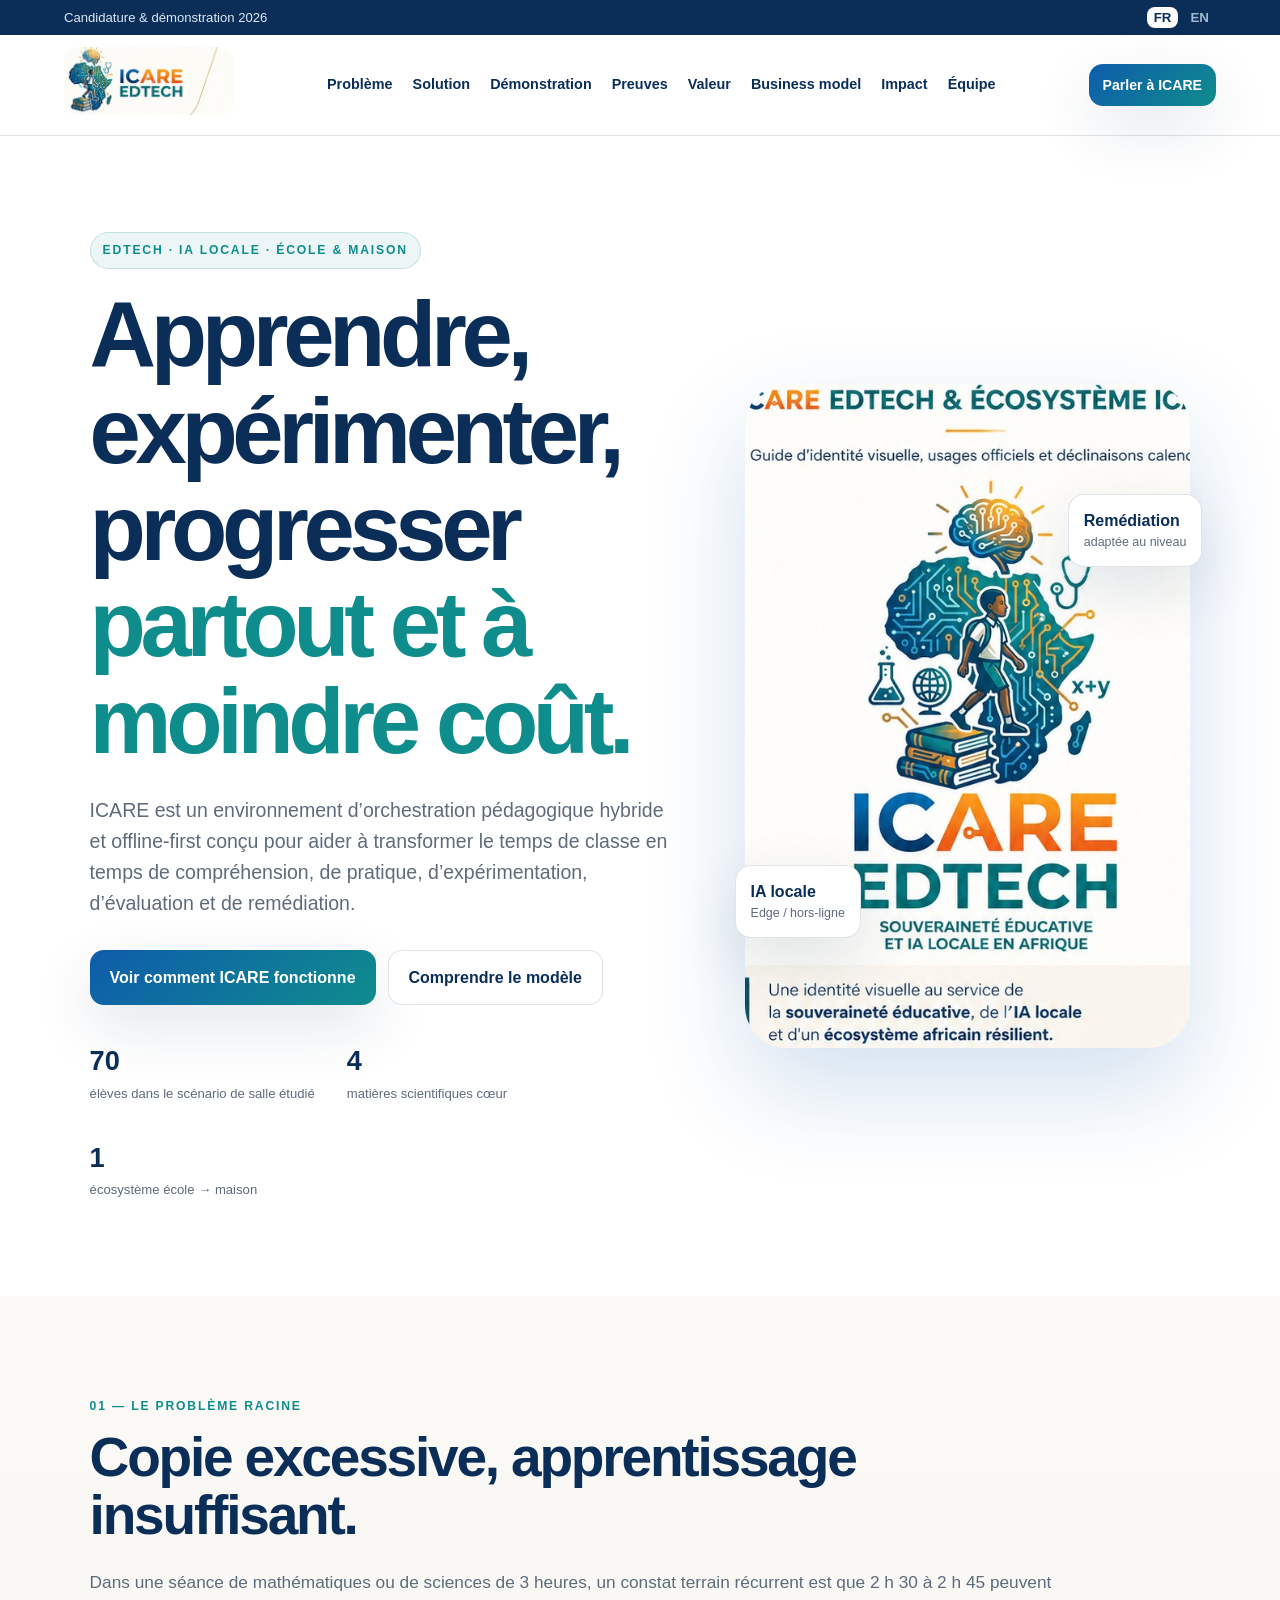
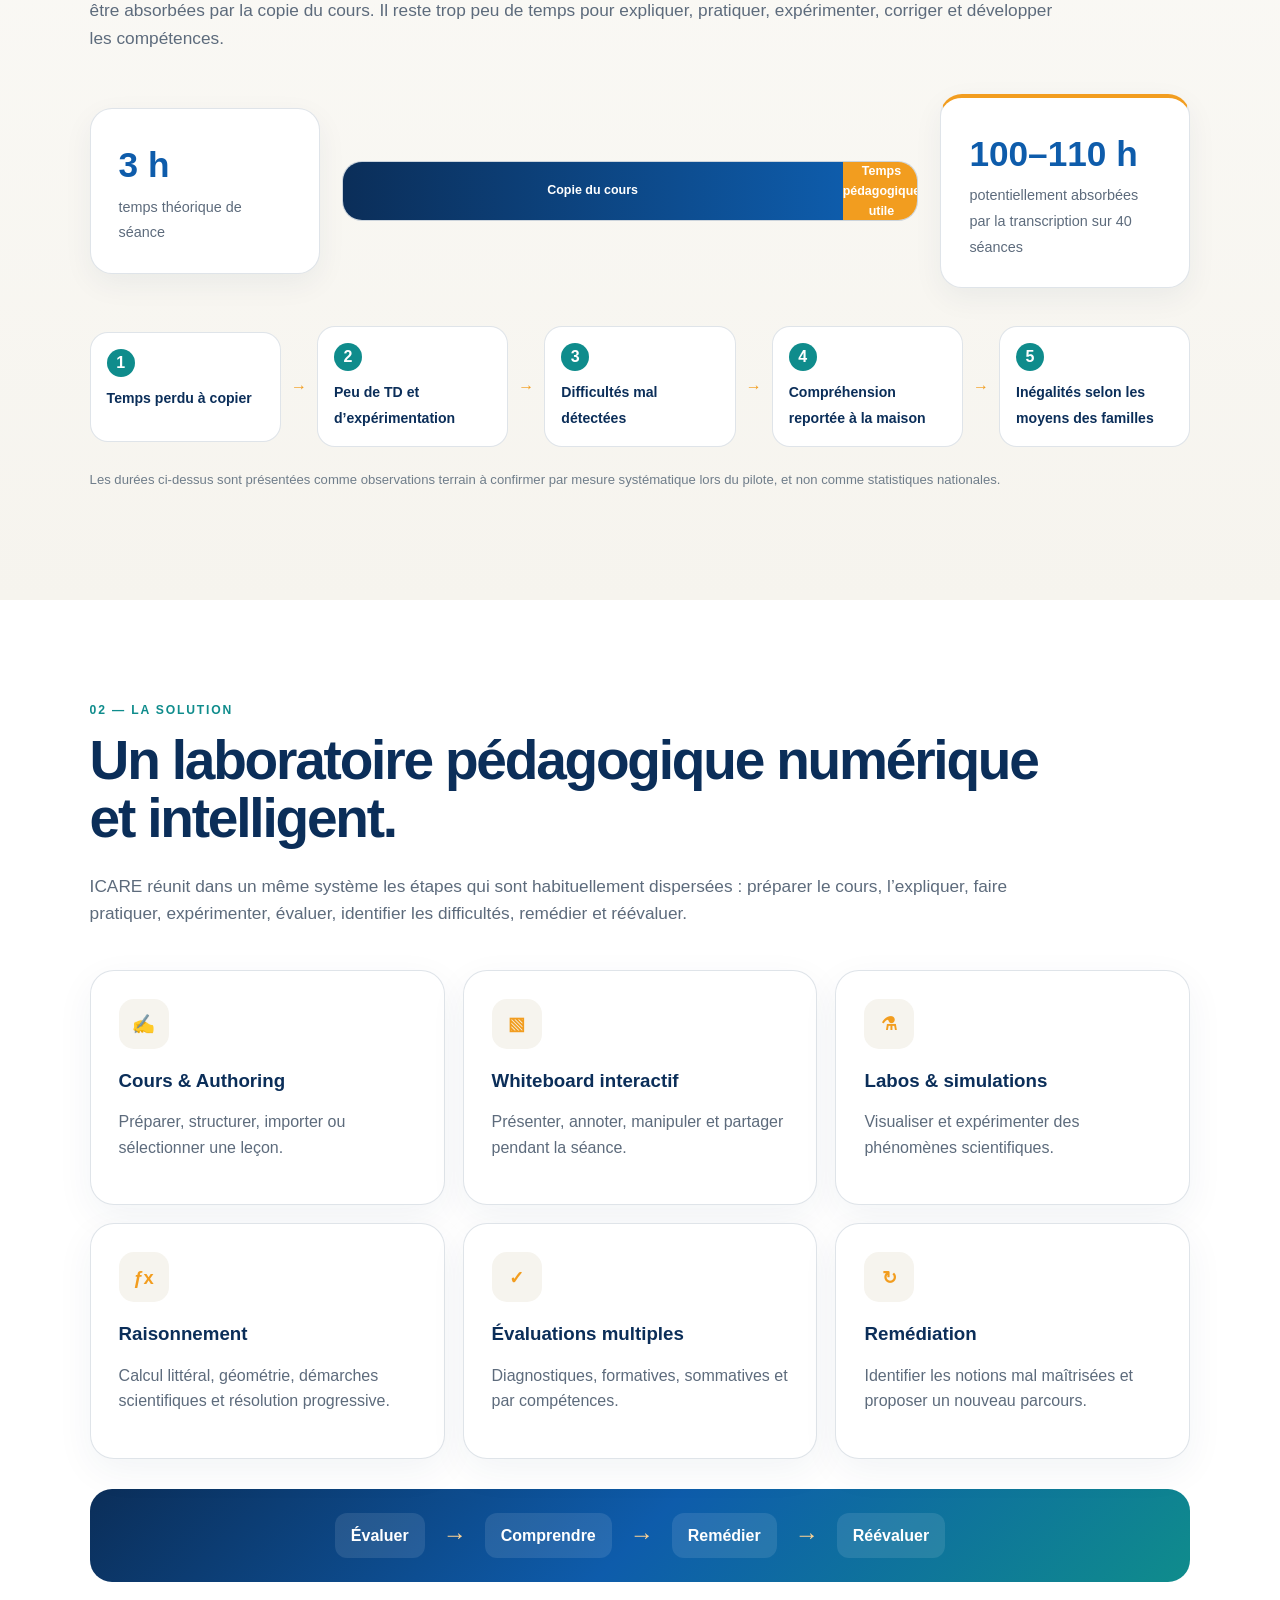
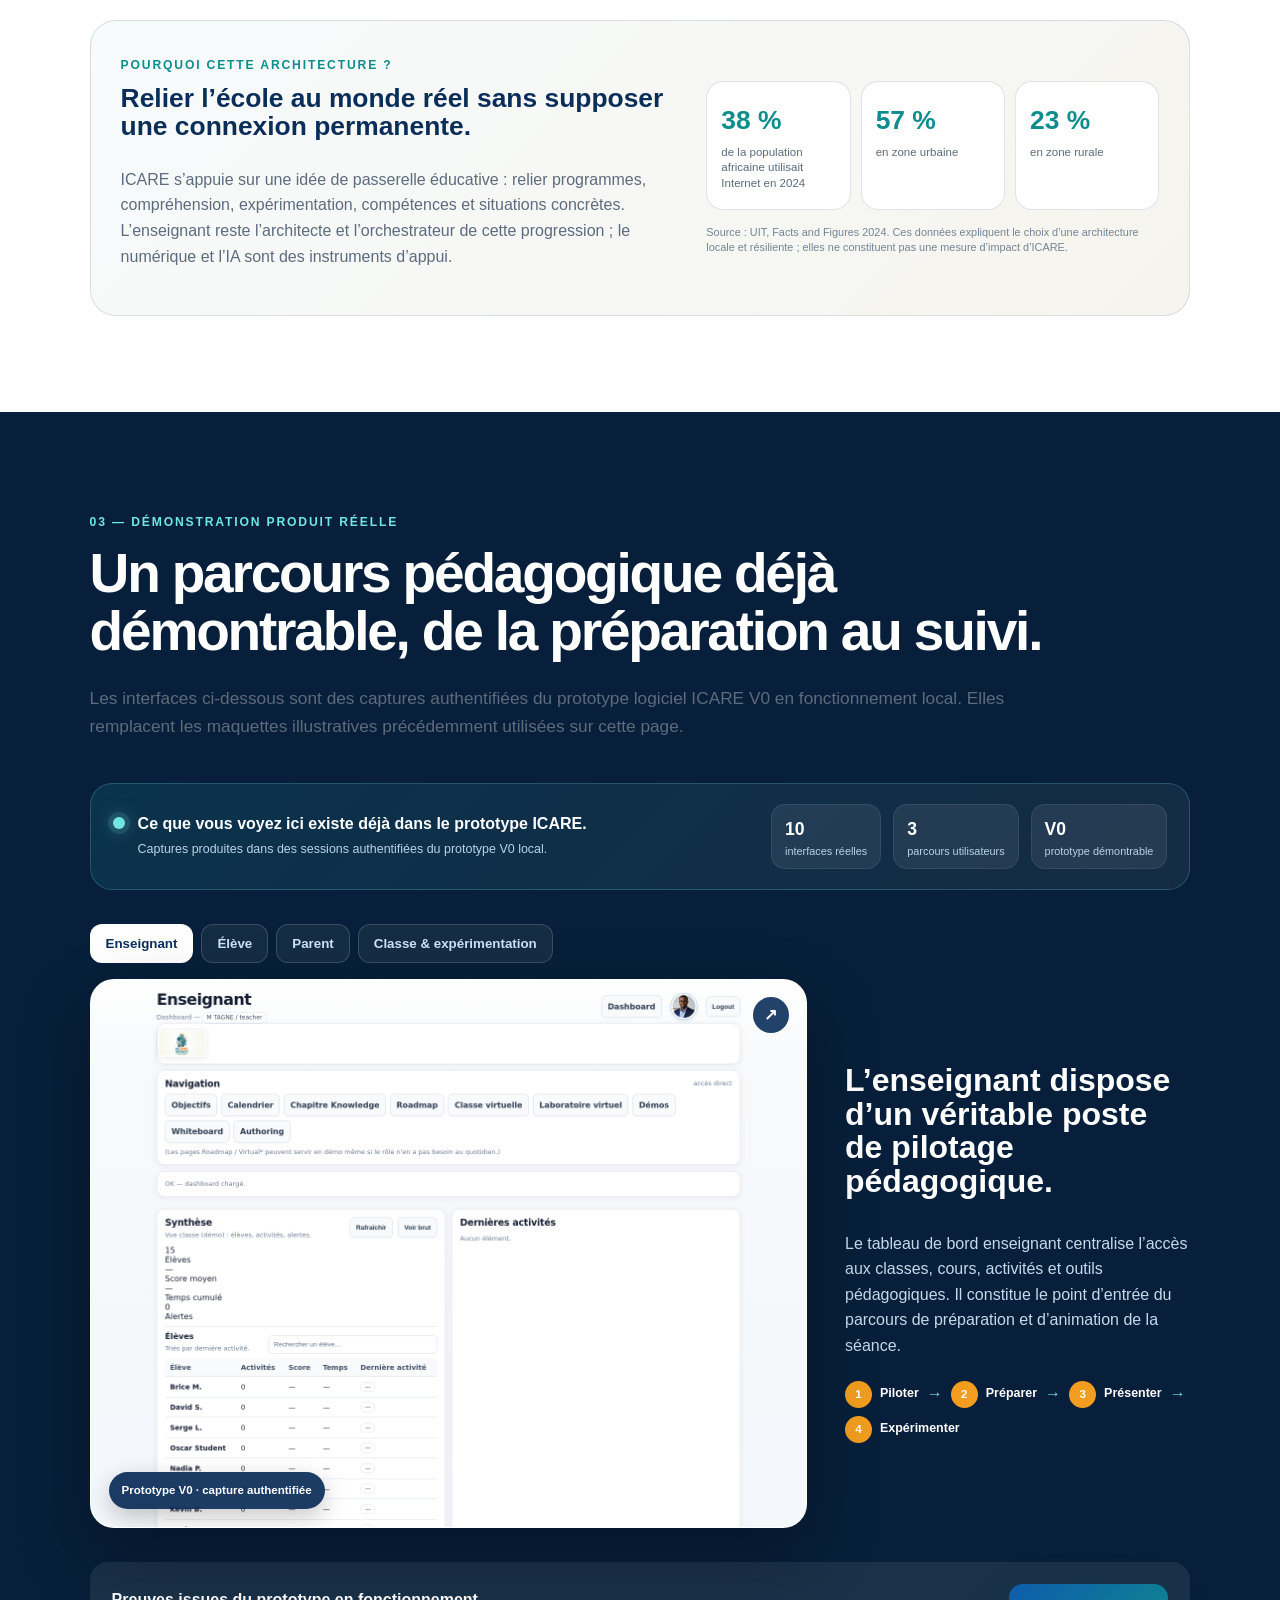
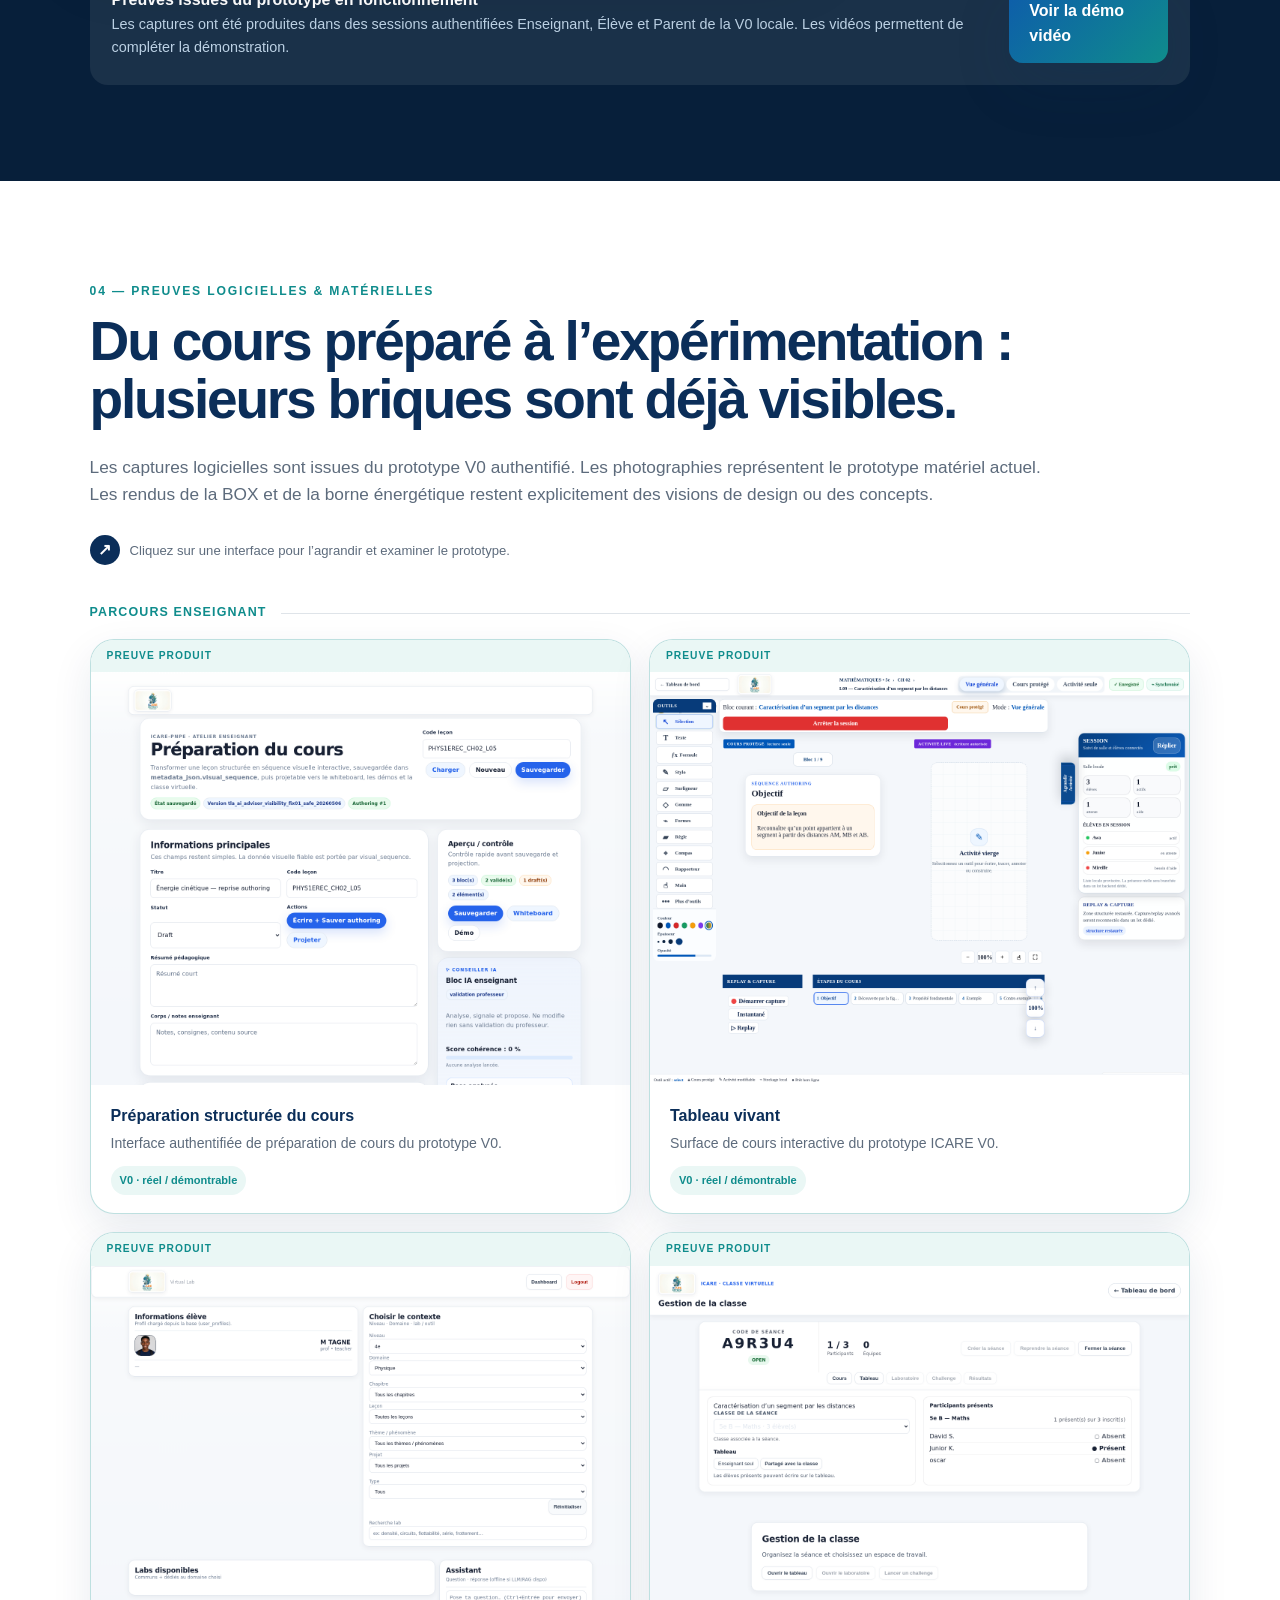
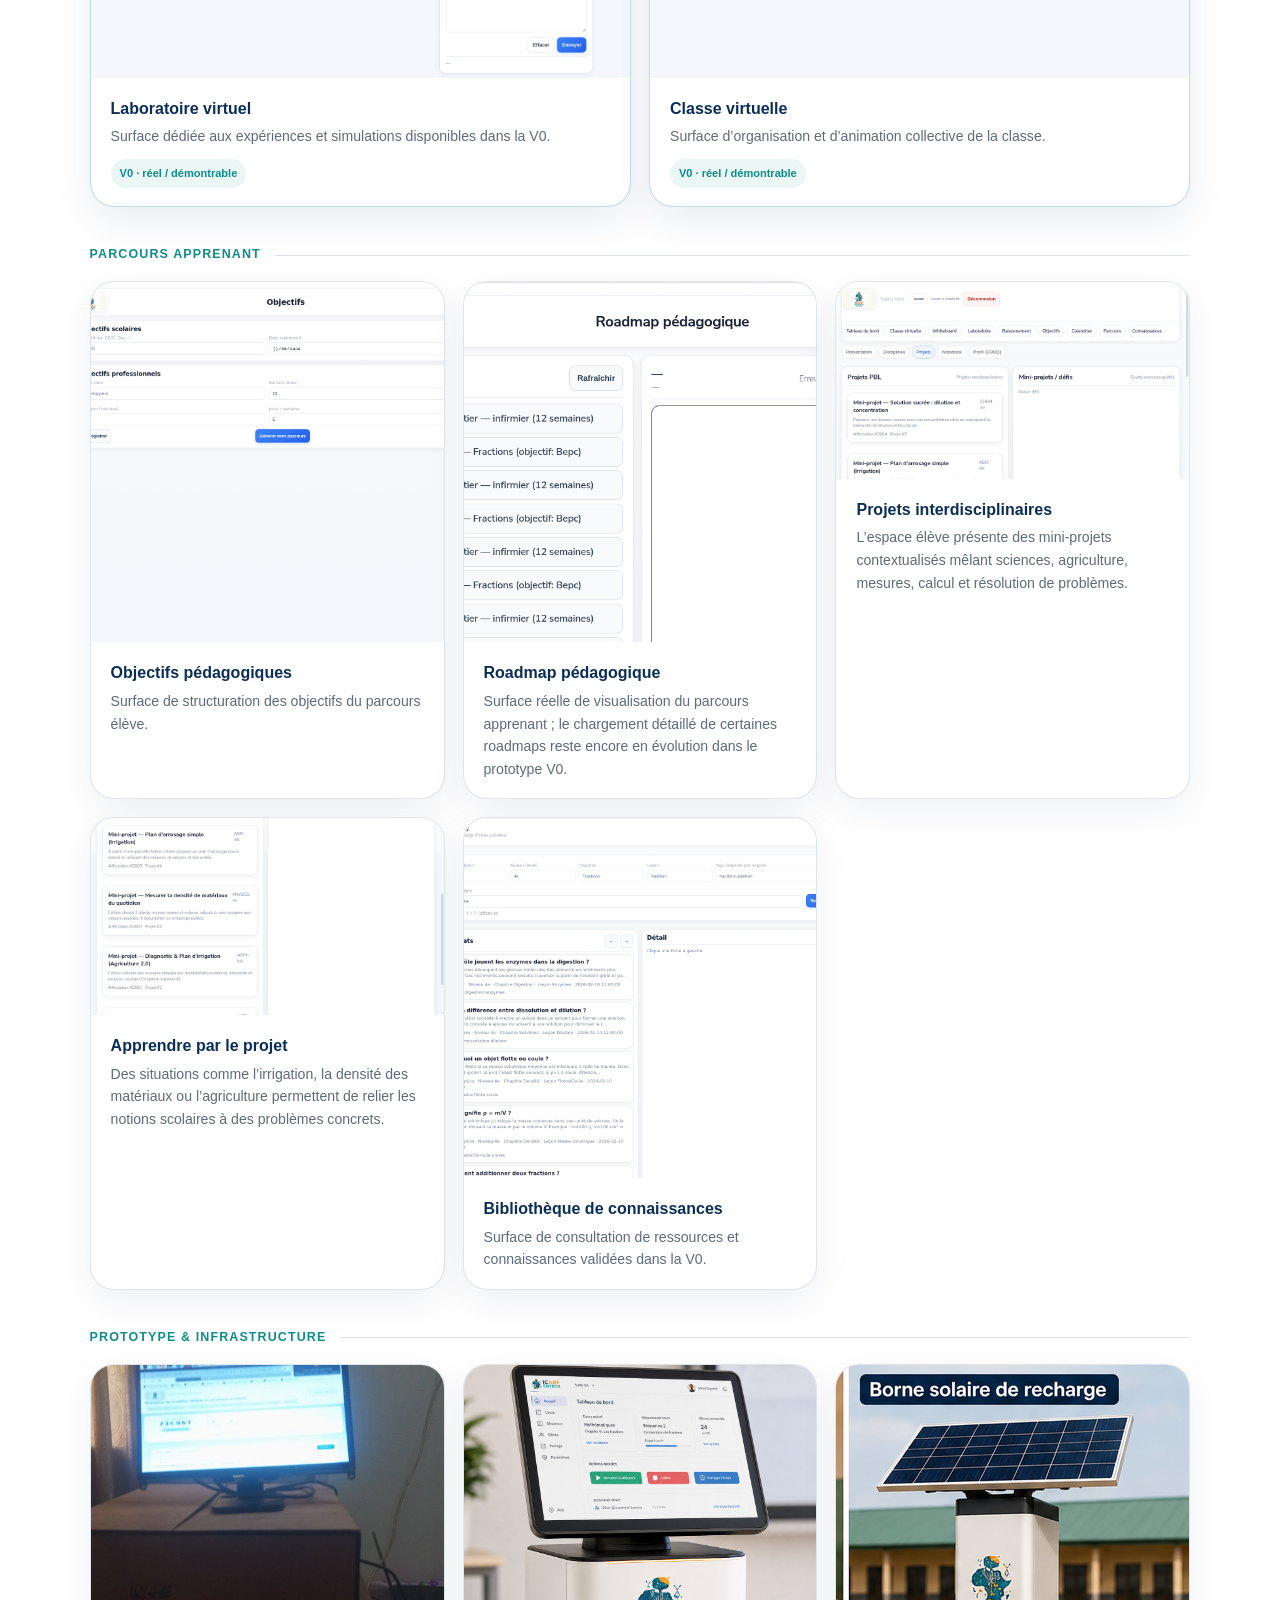
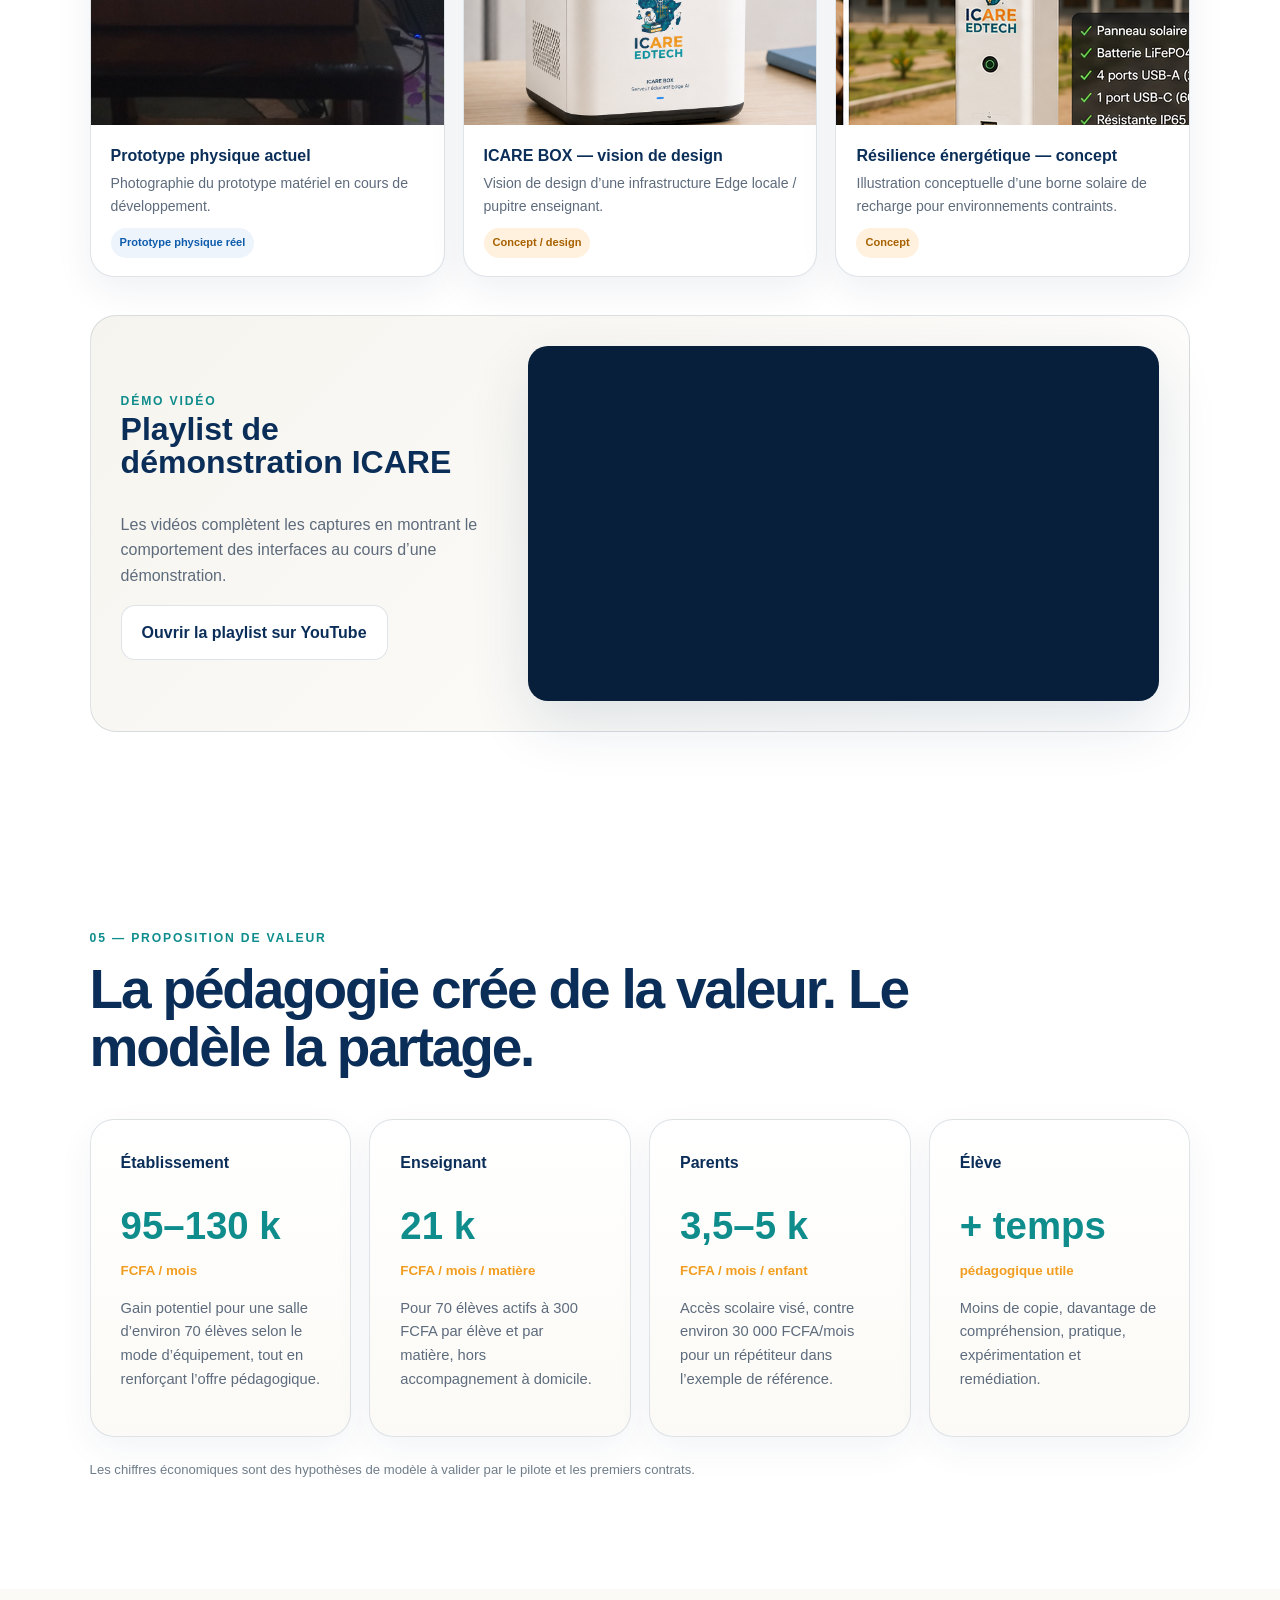
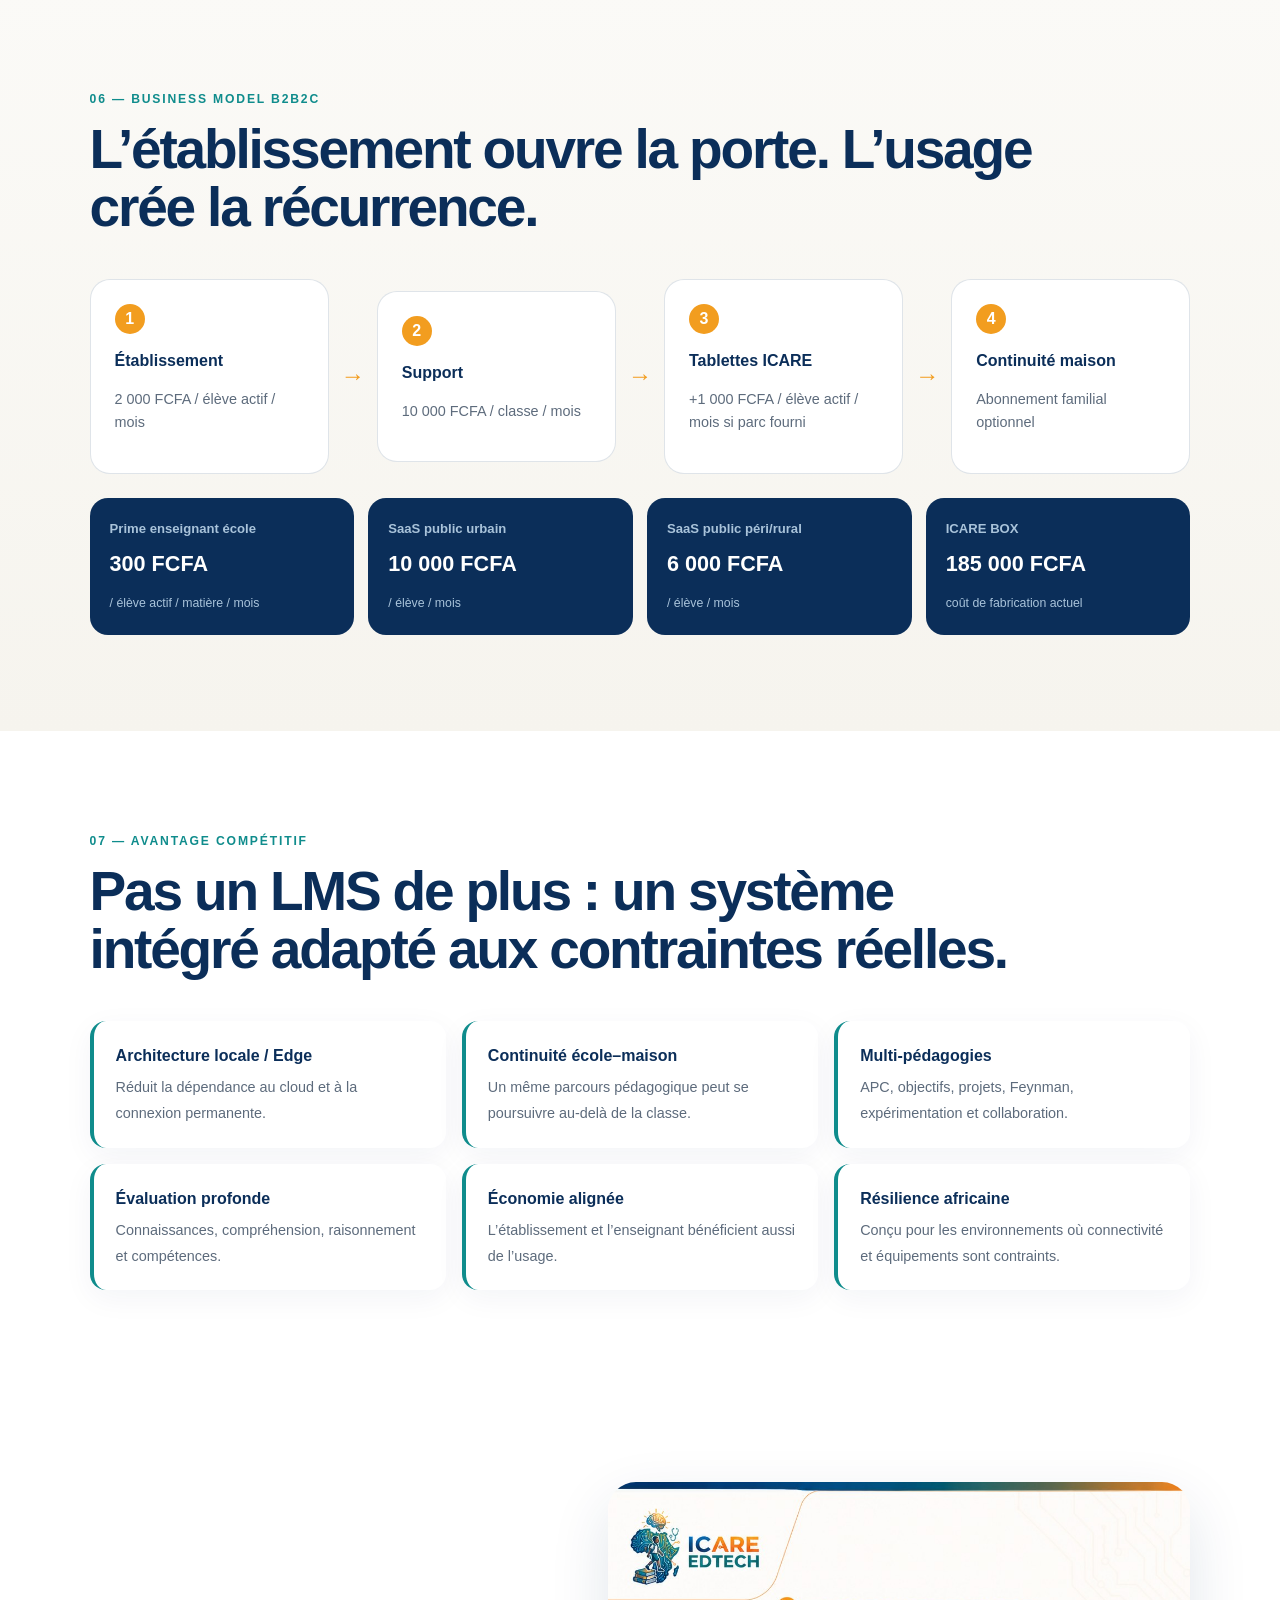
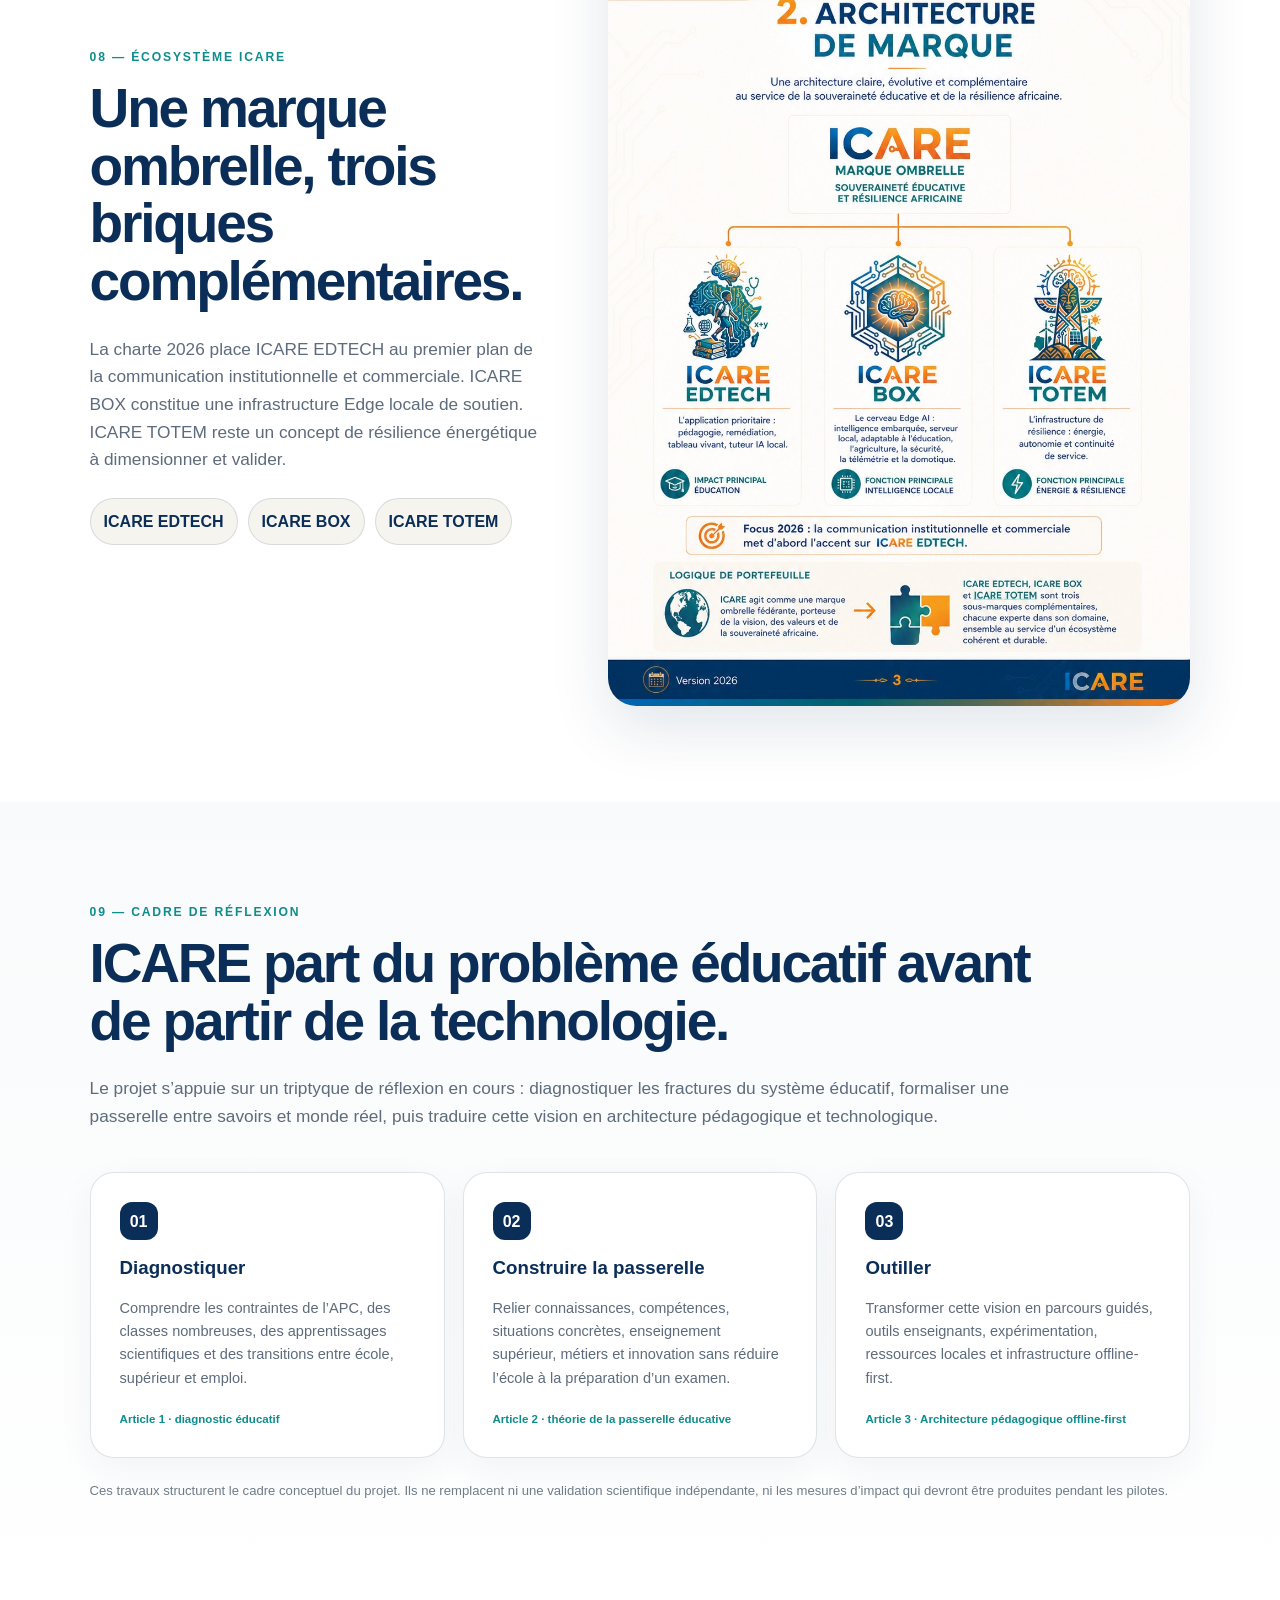
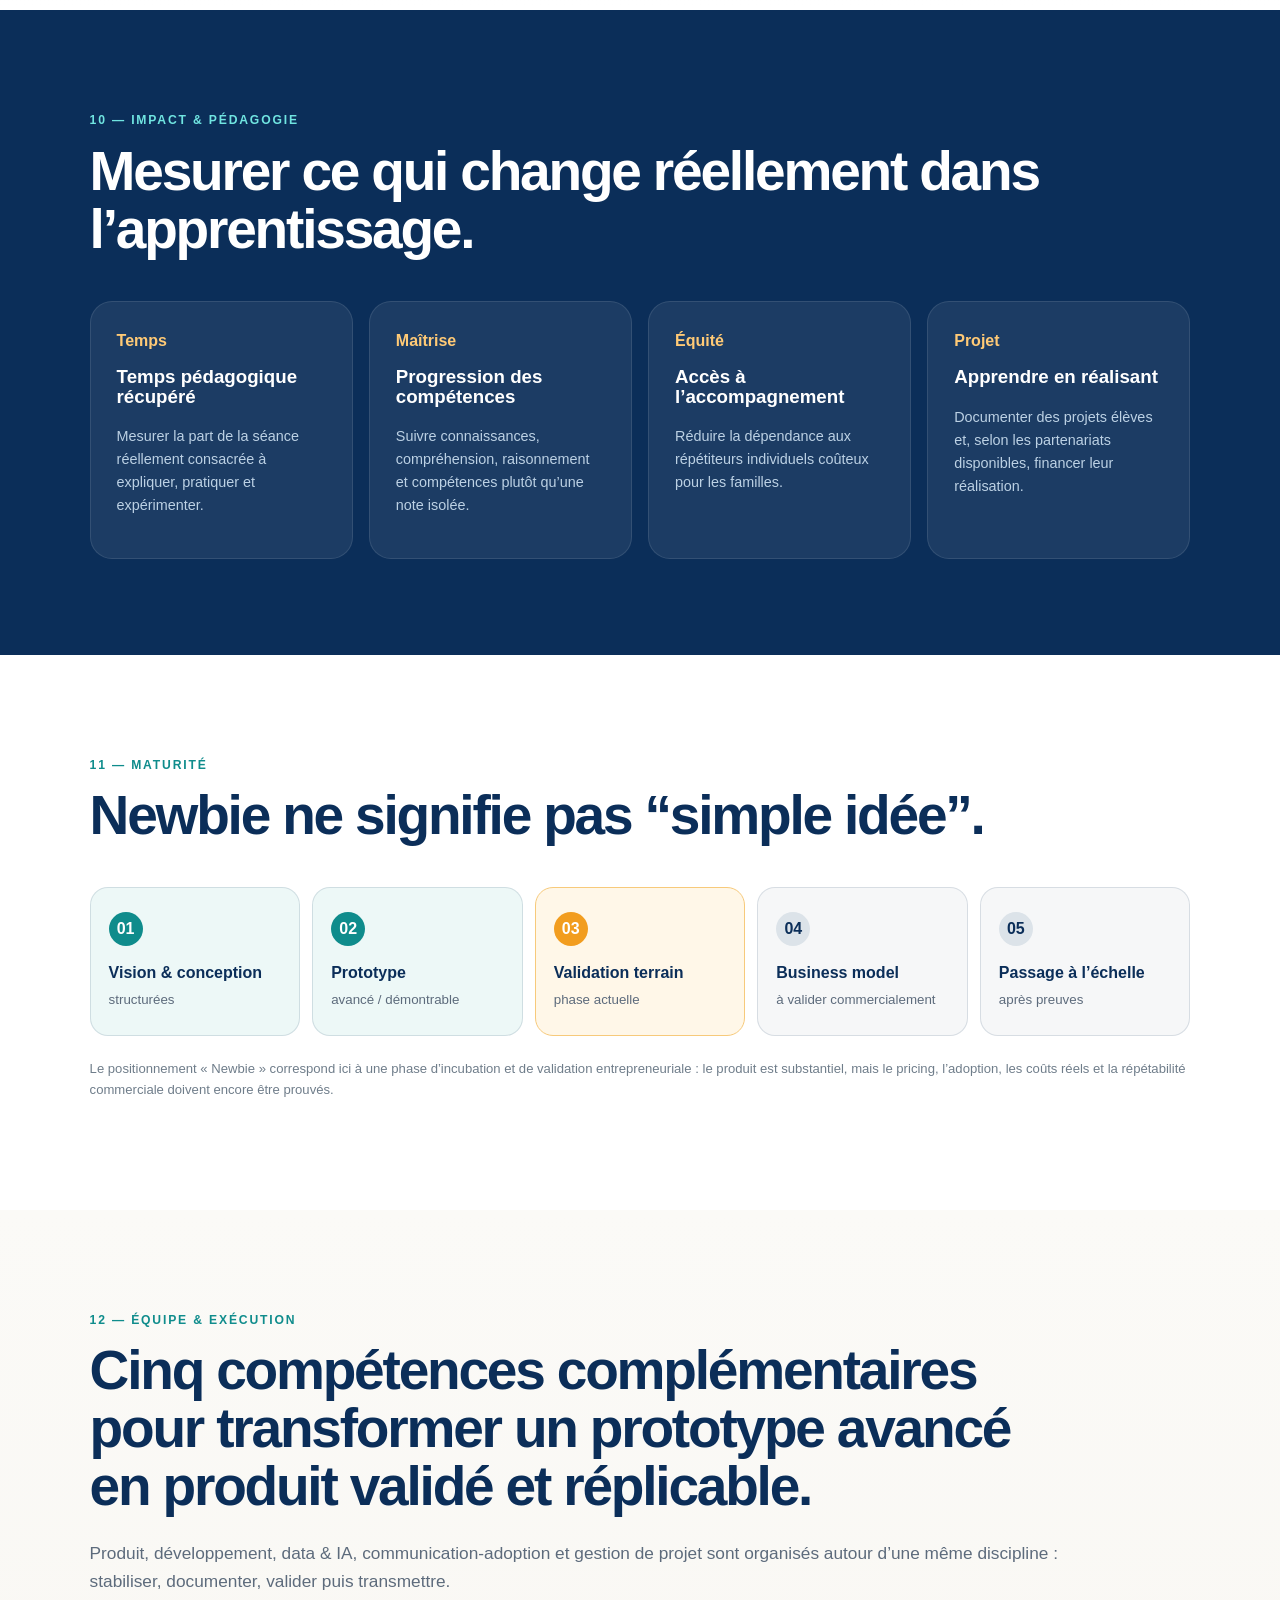
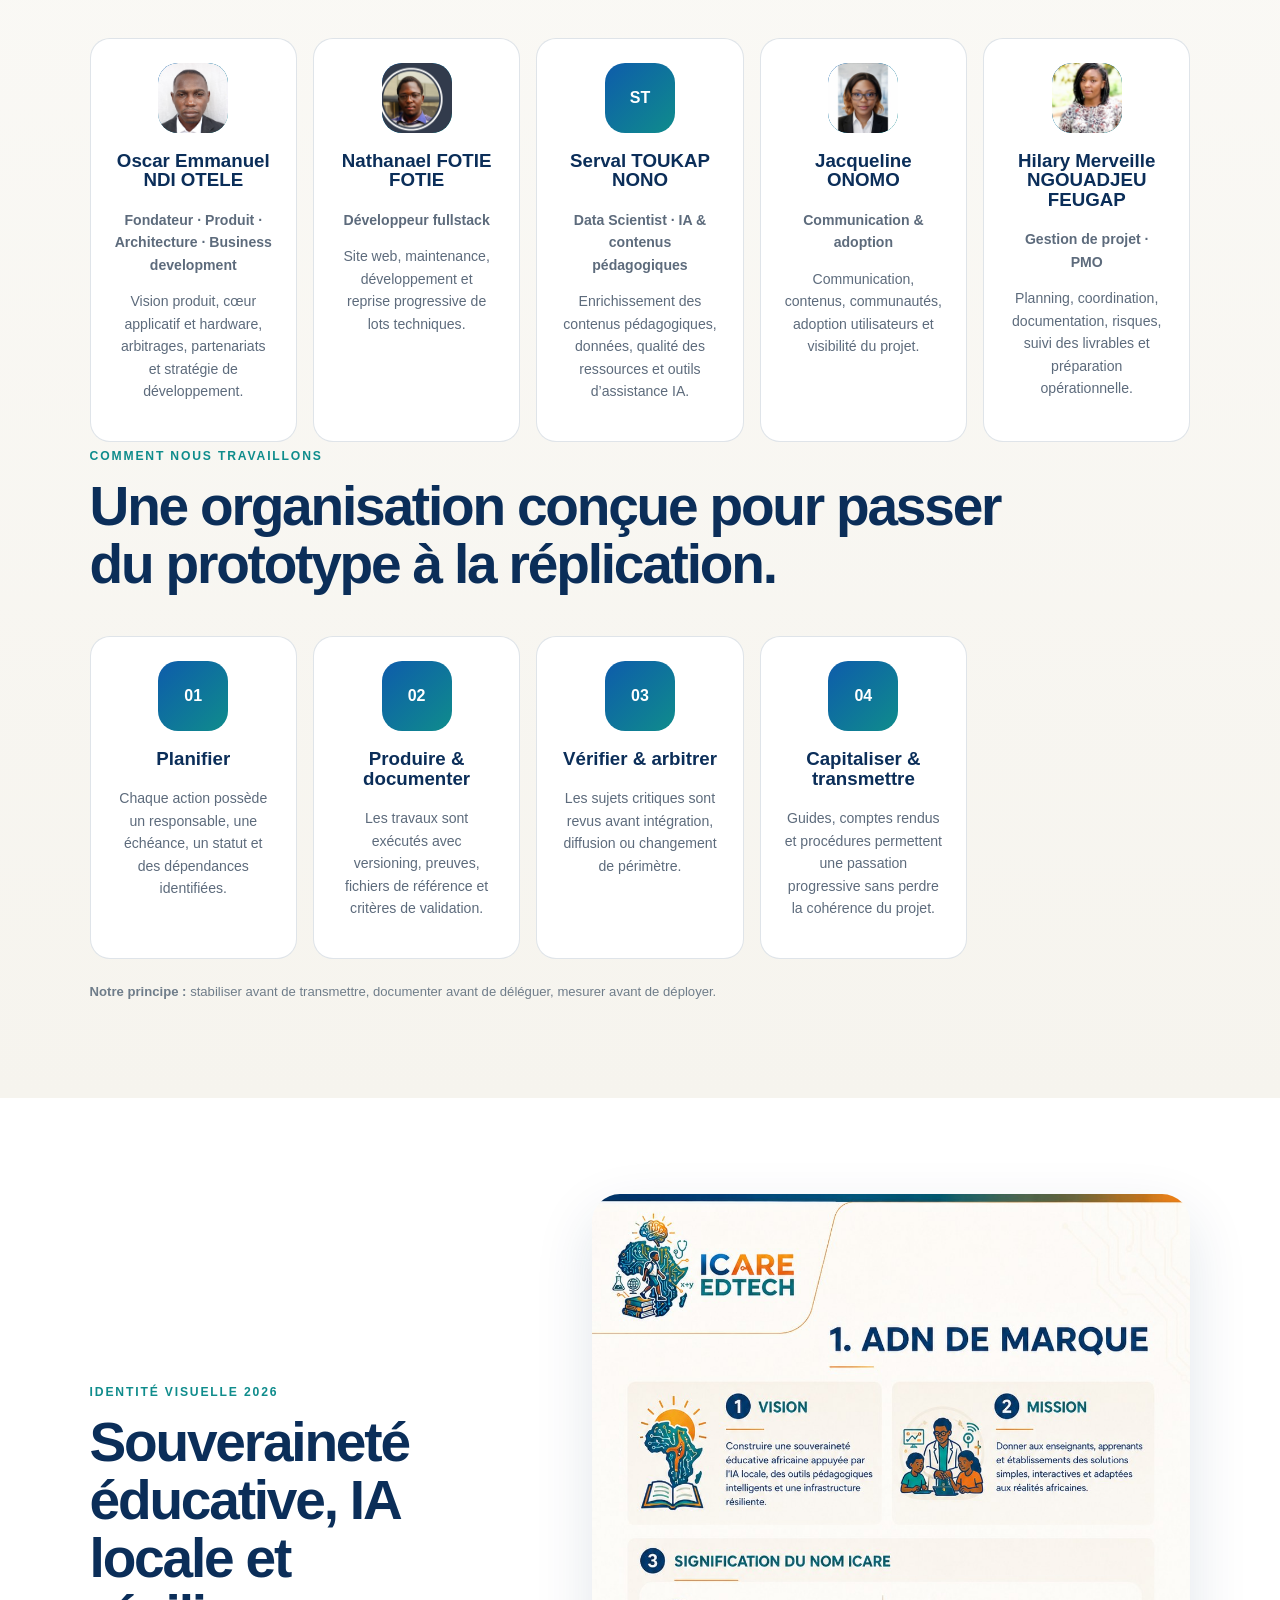
==== commit c4880fd5: "Refresh learner roadmap and project evidence" ====
--- a/index.html
+++ b/index.html
@@ -615,9 +615,52 @@
           Roadmap pédagogique
         </b>
         <span
-          data-fr="Visualisation des étapes du parcours pédagogique de l’apprenant."
+          data-fr="Surface réelle de visualisation du parcours apprenant ; le chargement détaillé de certaines roadmaps reste encore en évolution dans le prototype V0."
           data-en="Visualisation of the learner's pedagogical pathway stages.">
-          Visualisation des étapes du parcours pédagogique de l’apprenant.
+          Surface réelle de visualisation du parcours apprenant ; le chargement détaillé de certaines roadmaps reste encore en évolution dans le prototype V0.
+        </span>
+      </figcaption>
+    </figure>
+
+
+    <figure class="proof-card wide">
+      <img
+        decoding="async"
+        src="assets/real-v0/student-projects-overview.png"
+        alt="Projets interdisciplinaires de l’espace élève ICARE V0"
+        loading="lazy">
+      <figcaption>
+        <b
+          data-fr="Projets interdisciplinaires"
+          data-en="Interdisciplinary projects">
+          Projets interdisciplinaires
+        </b>
+        <span
+          data-fr="L’espace élève présente des mini-projets contextualisés mêlant sciences, agriculture, mesures, calcul et résolution de problèmes."
+          data-en="The learner space presents contextualised mini-projects combining science, agriculture, measurement, calculation and problem solving.">
+          L’espace élève présente des mini-projets contextualisés mêlant sciences,
+          agriculture, mesures, calcul et résolution de problèmes.
+        </span>
+      </figcaption>
+    </figure>
+
+    <figure class="proof-card wide">
+      <img
+        decoding="async"
+        src="assets/real-v0/student-projects-detail.png"
+        alt="Exemples de mini-projets ICARE V0"
+        loading="lazy">
+      <figcaption>
+        <b
+          data-fr="Apprendre par le projet"
+          data-en="Project-based learning">
+          Apprendre par le projet
+        </b>
+        <span
+          data-fr="Des situations comme l’irrigation, la densité des matériaux ou l’agriculture permettent de relier les notions scolaires à des problèmes concrets."
+          data-en="Situations such as irrigation, material density and agriculture connect school concepts with concrete problems.">
+          Des situations comme l’irrigation, la densité des matériaux ou l’agriculture
+          permettent de relier les notions scolaires à des problèmes concrets.
         </span>
       </figcaption>
     </figure>
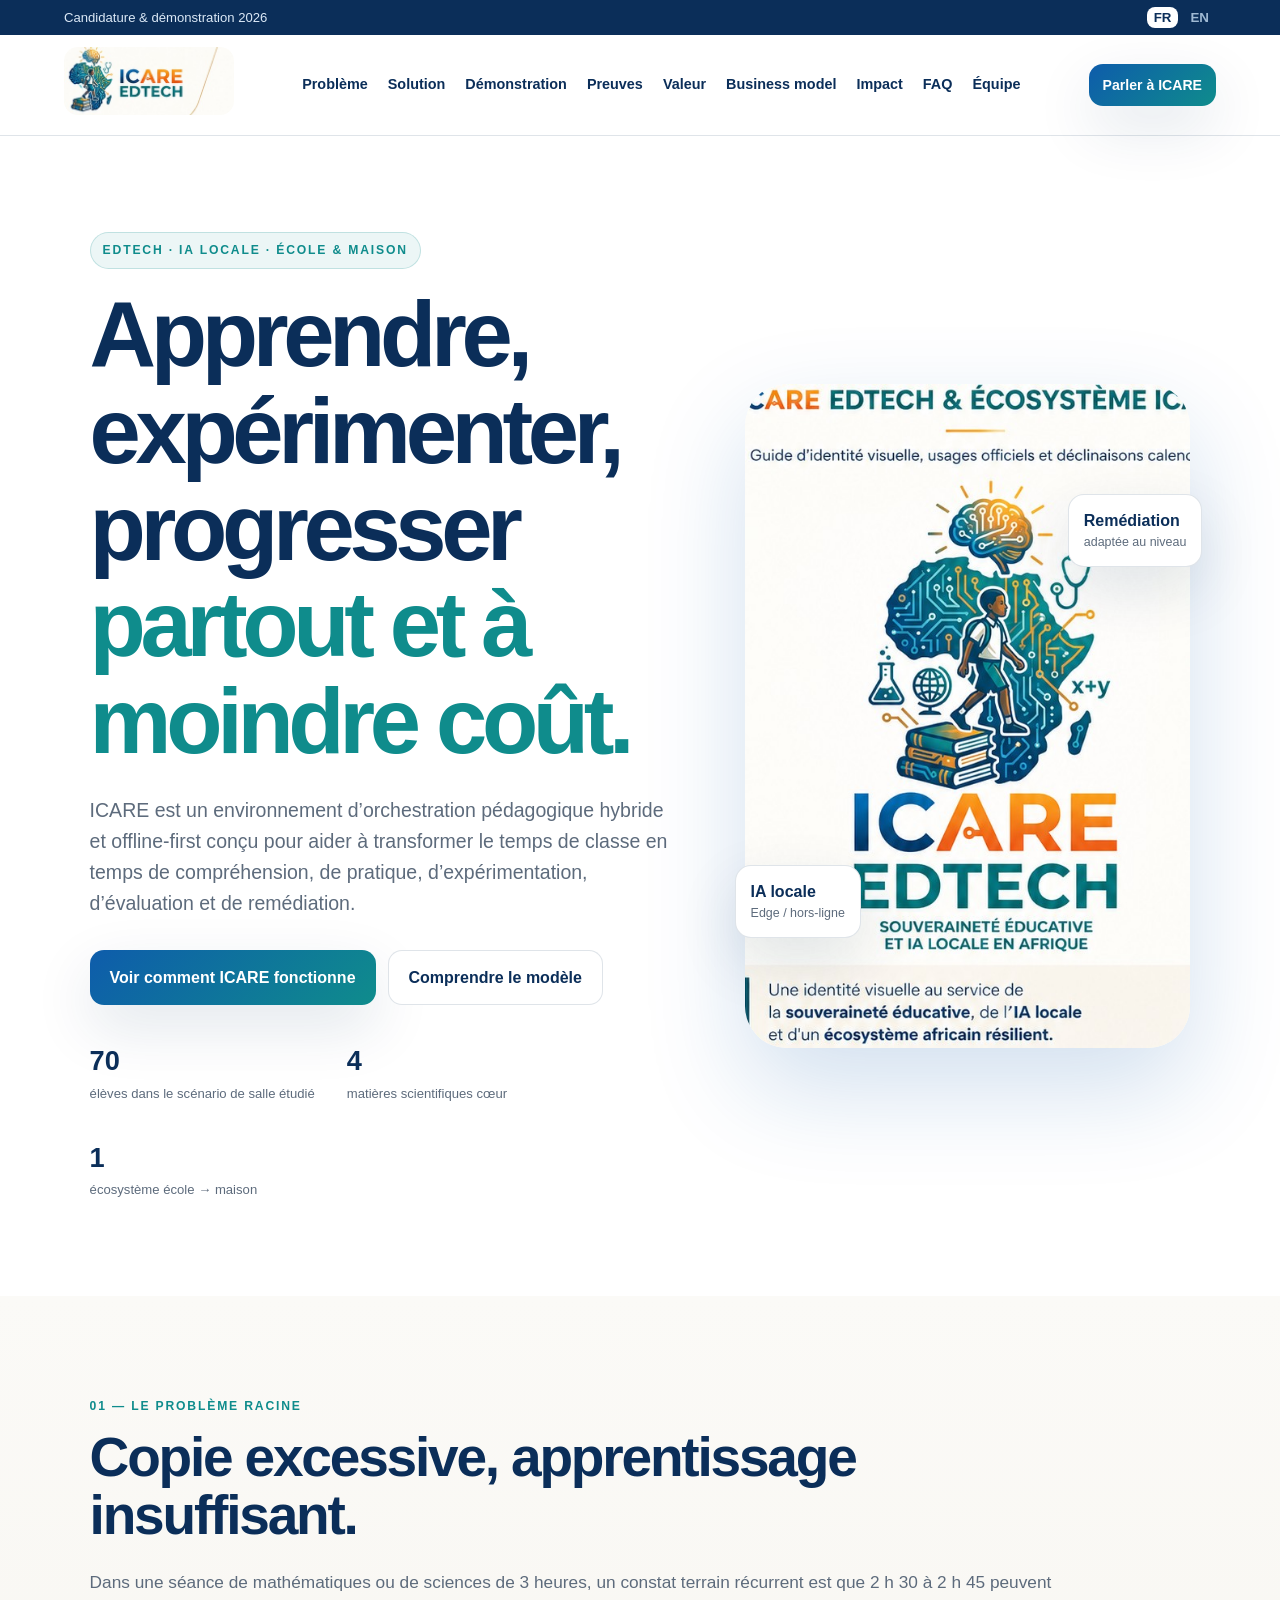
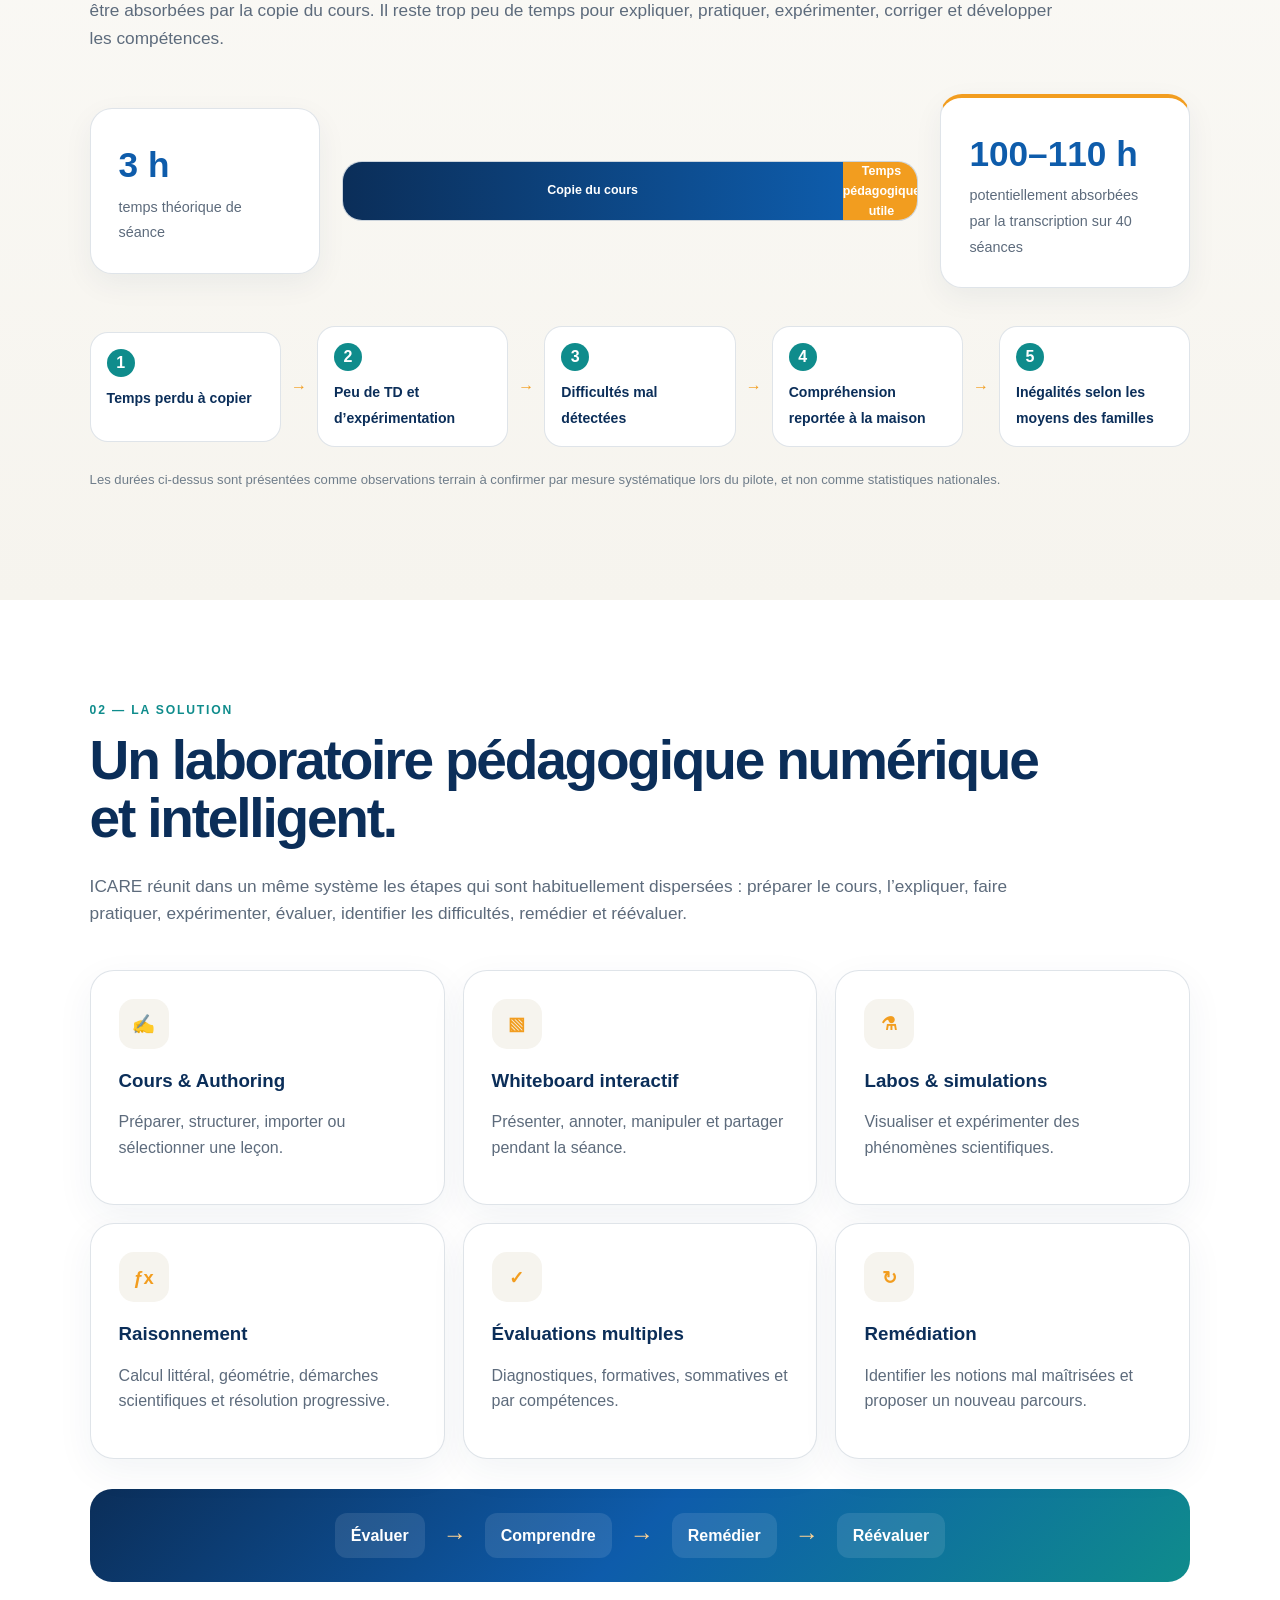
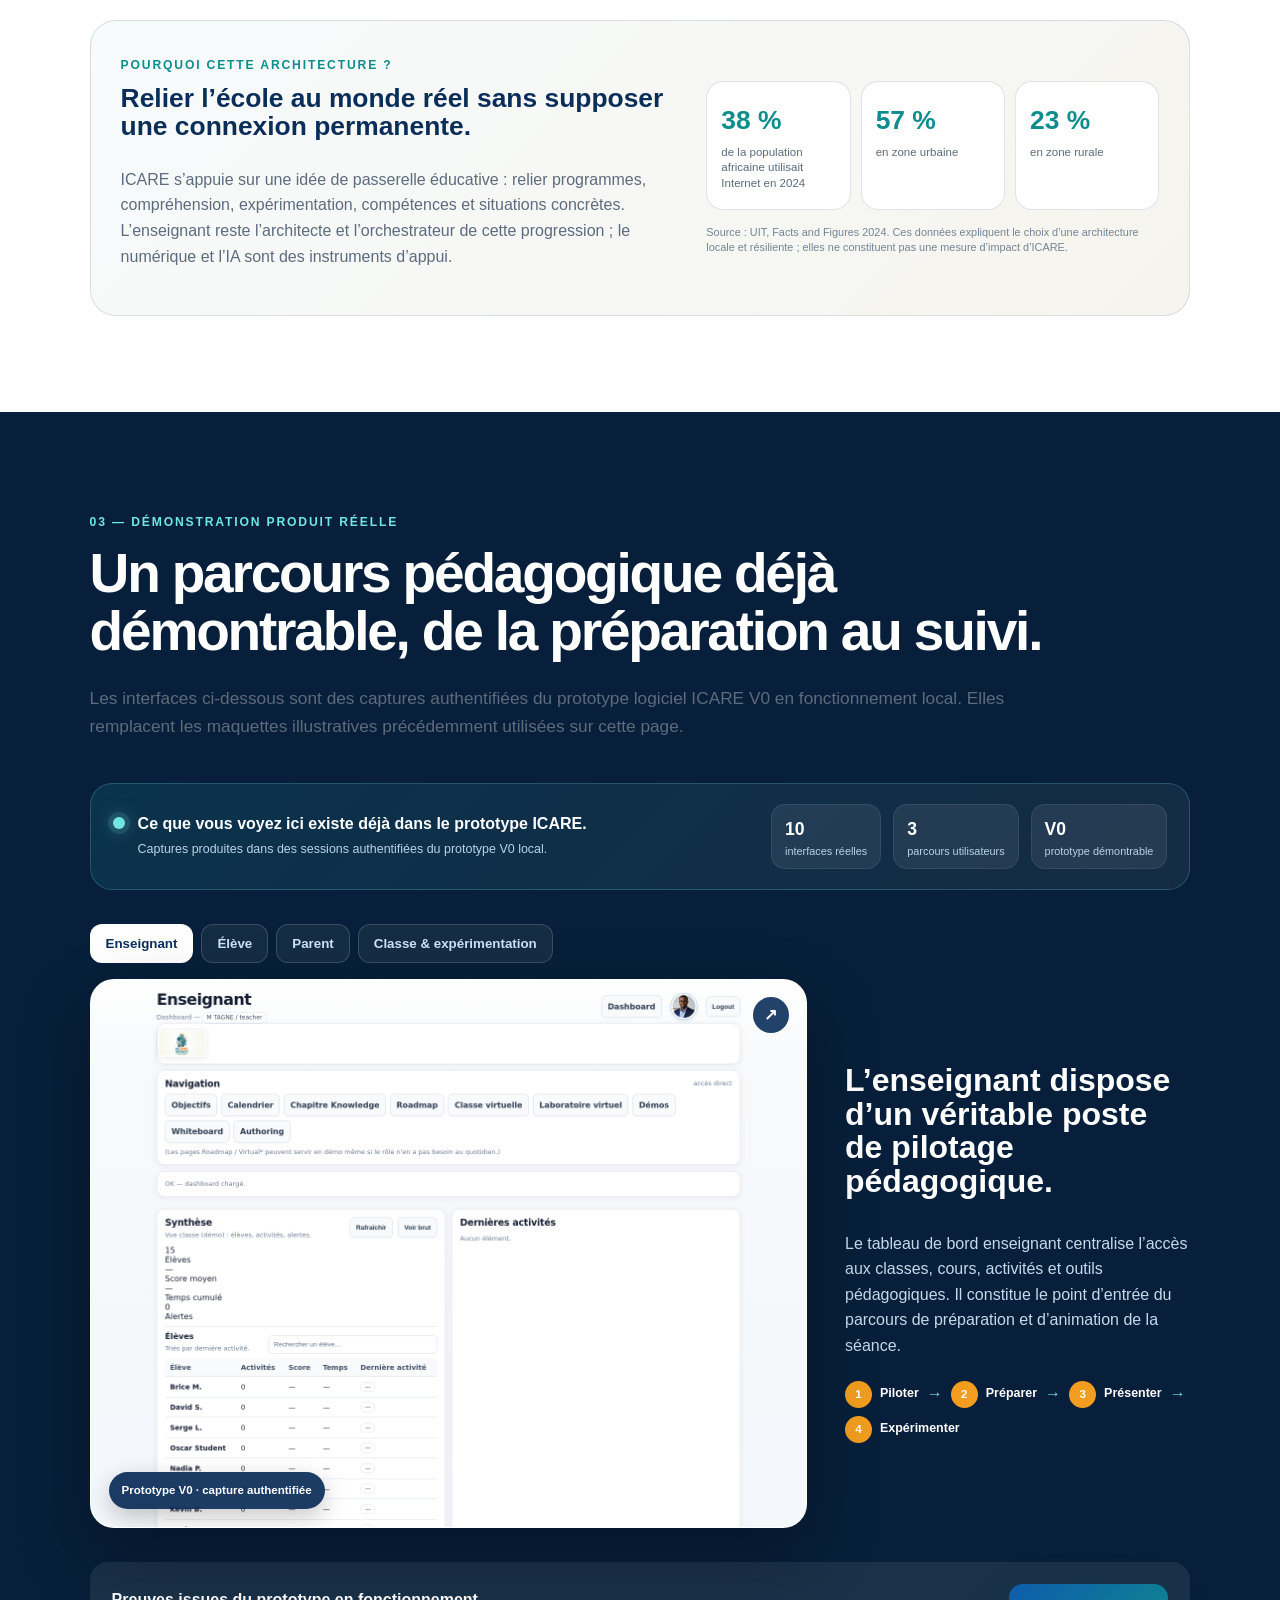
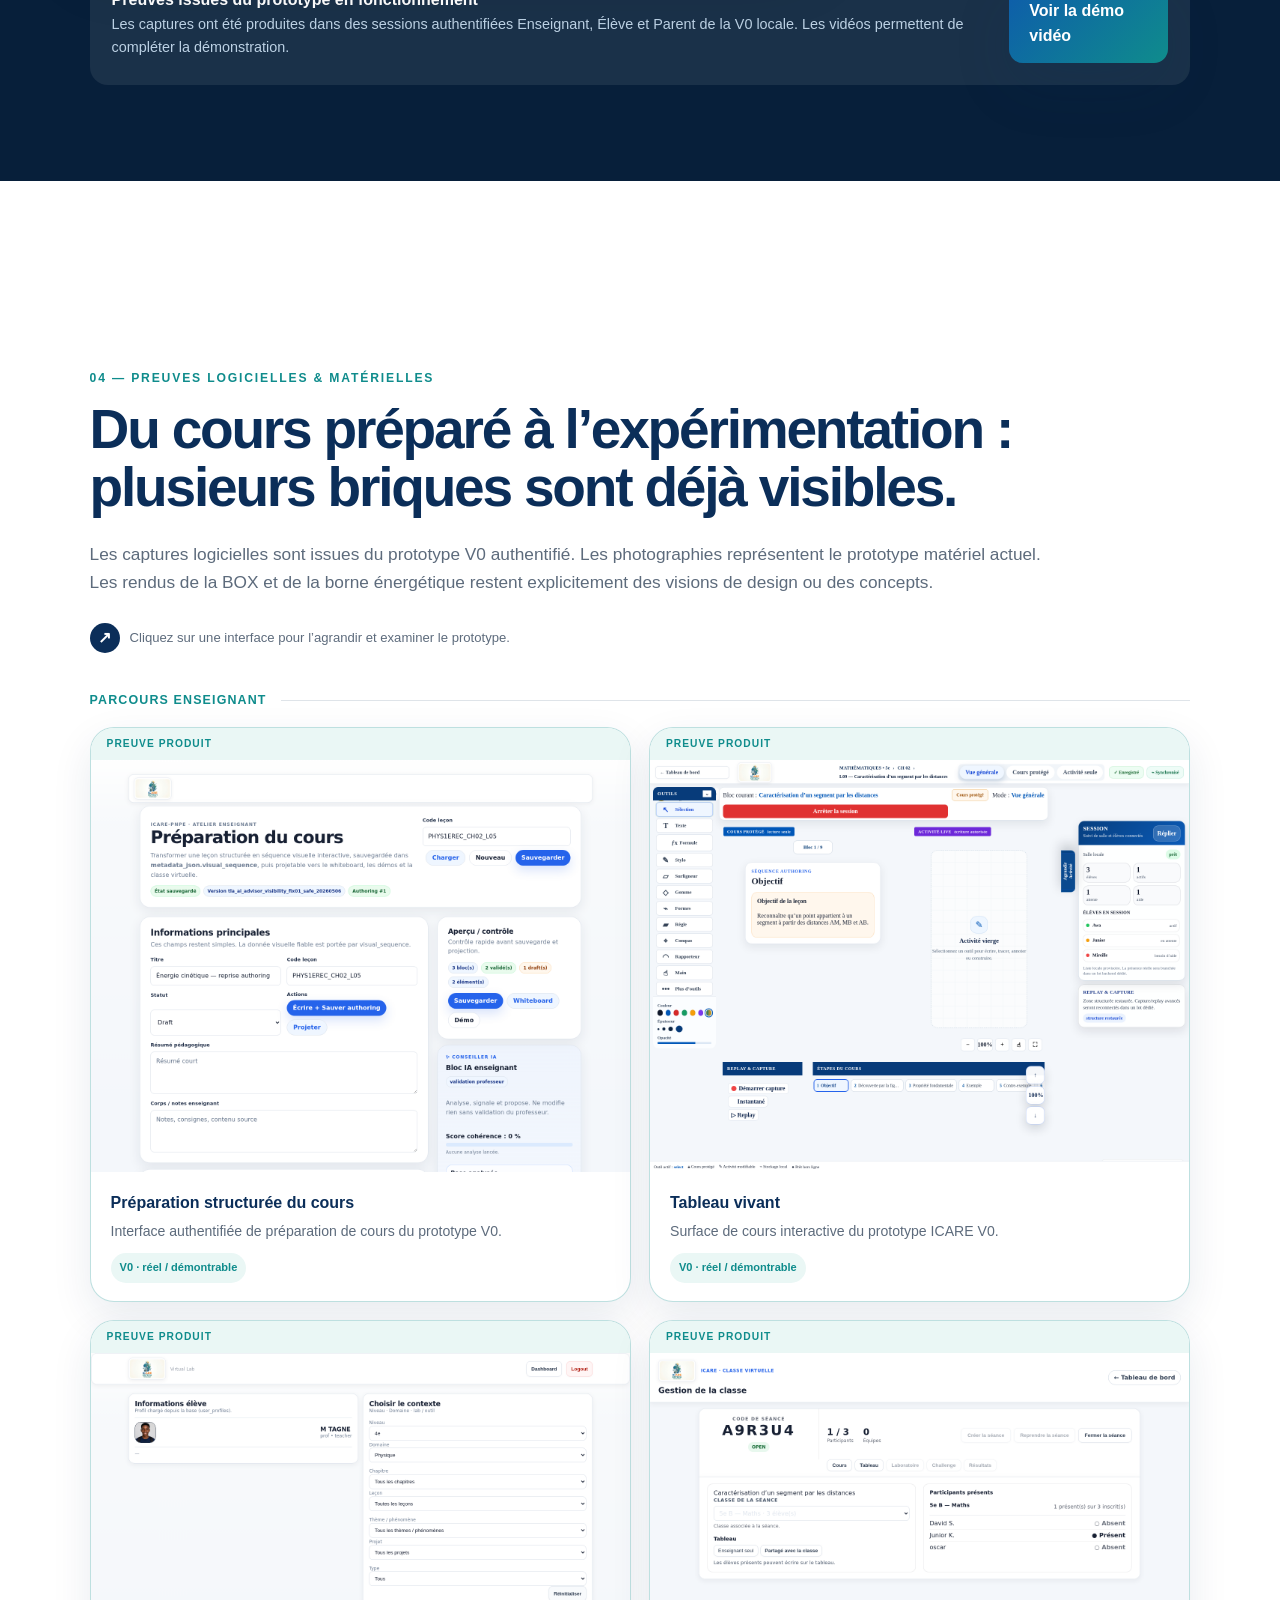
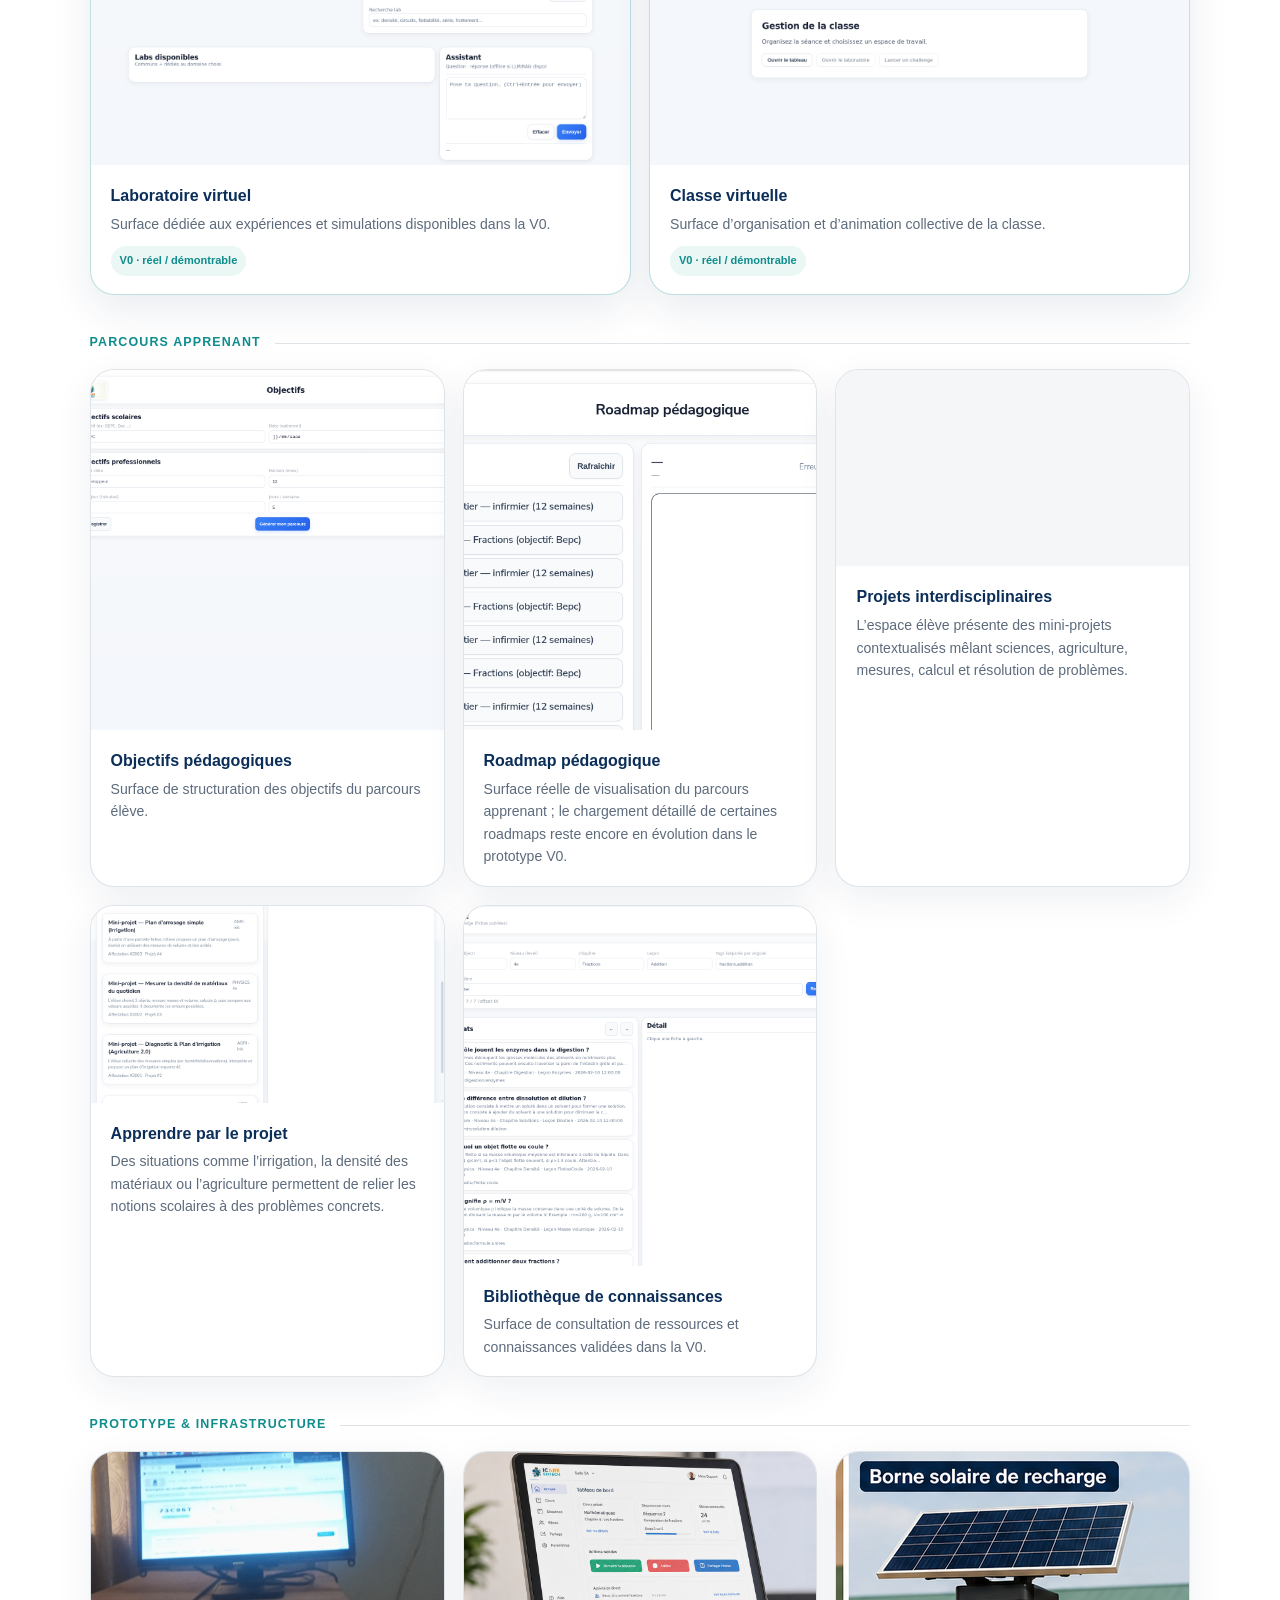
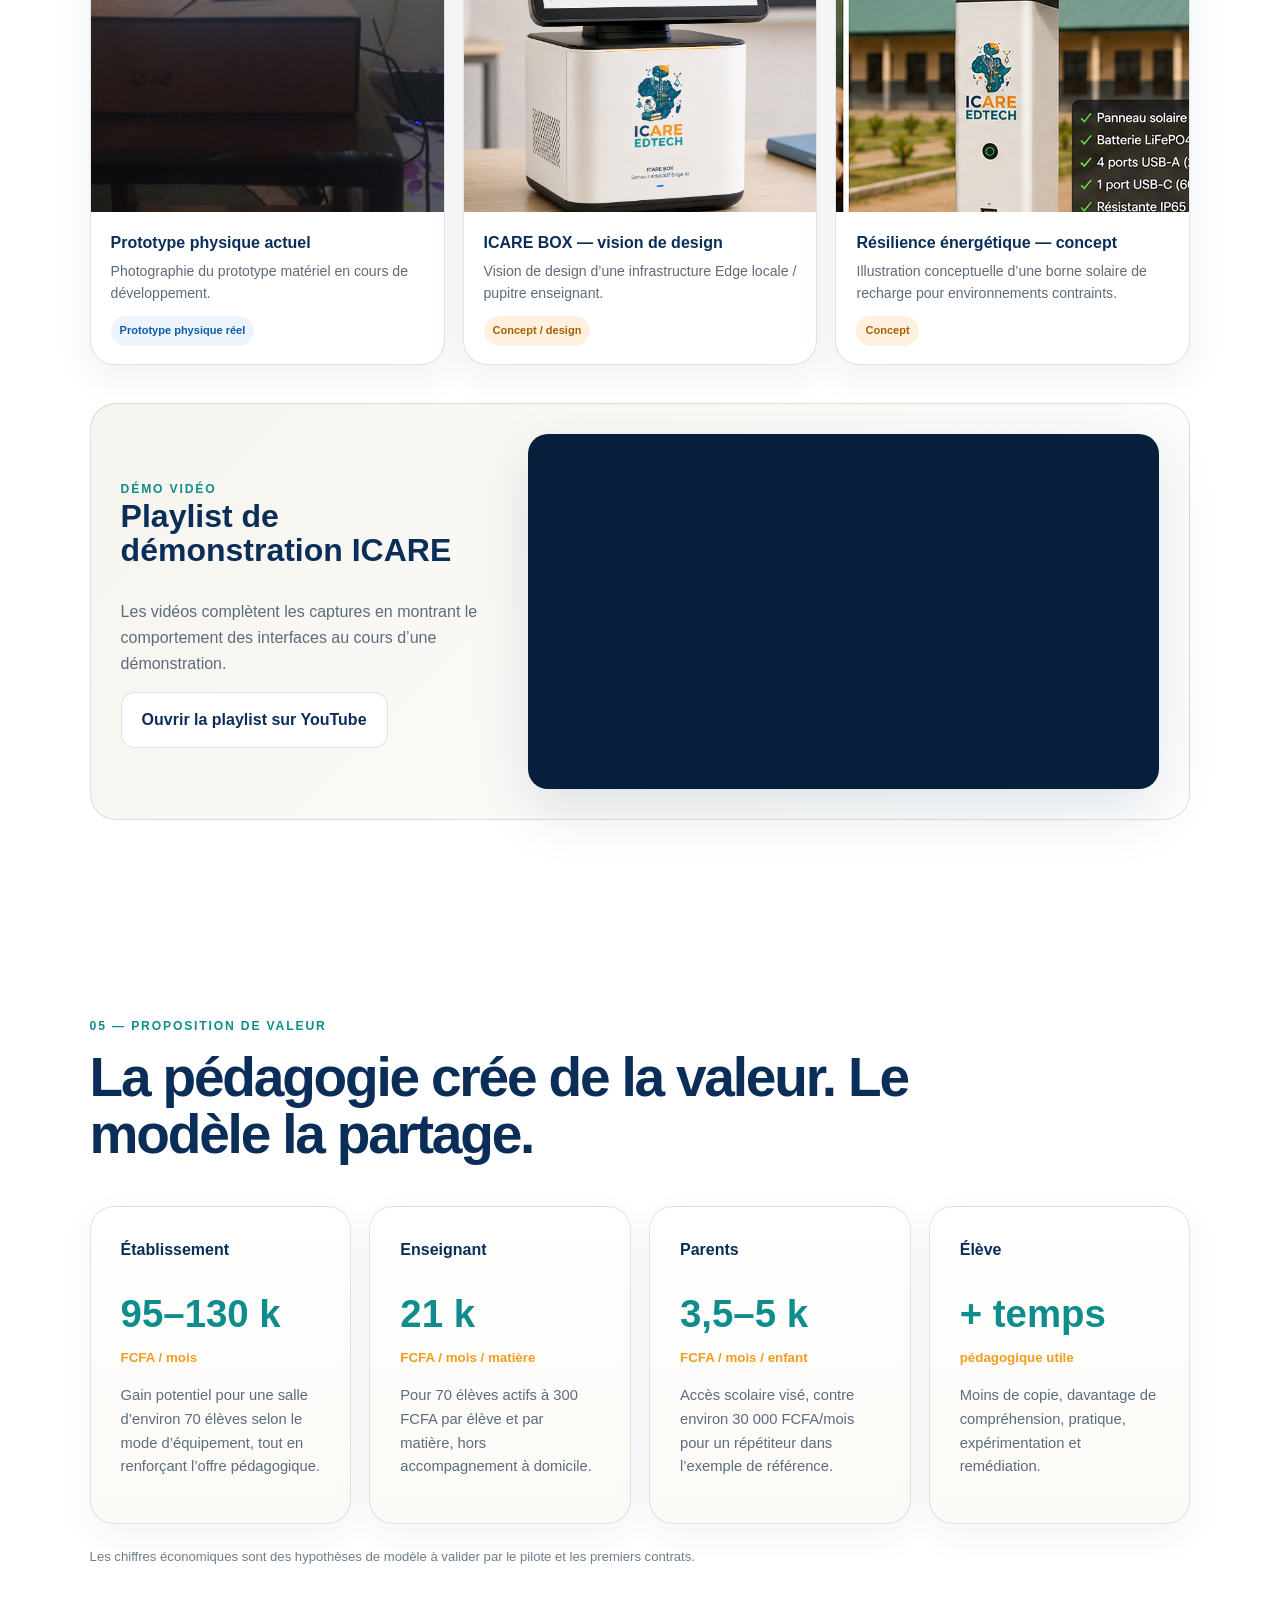
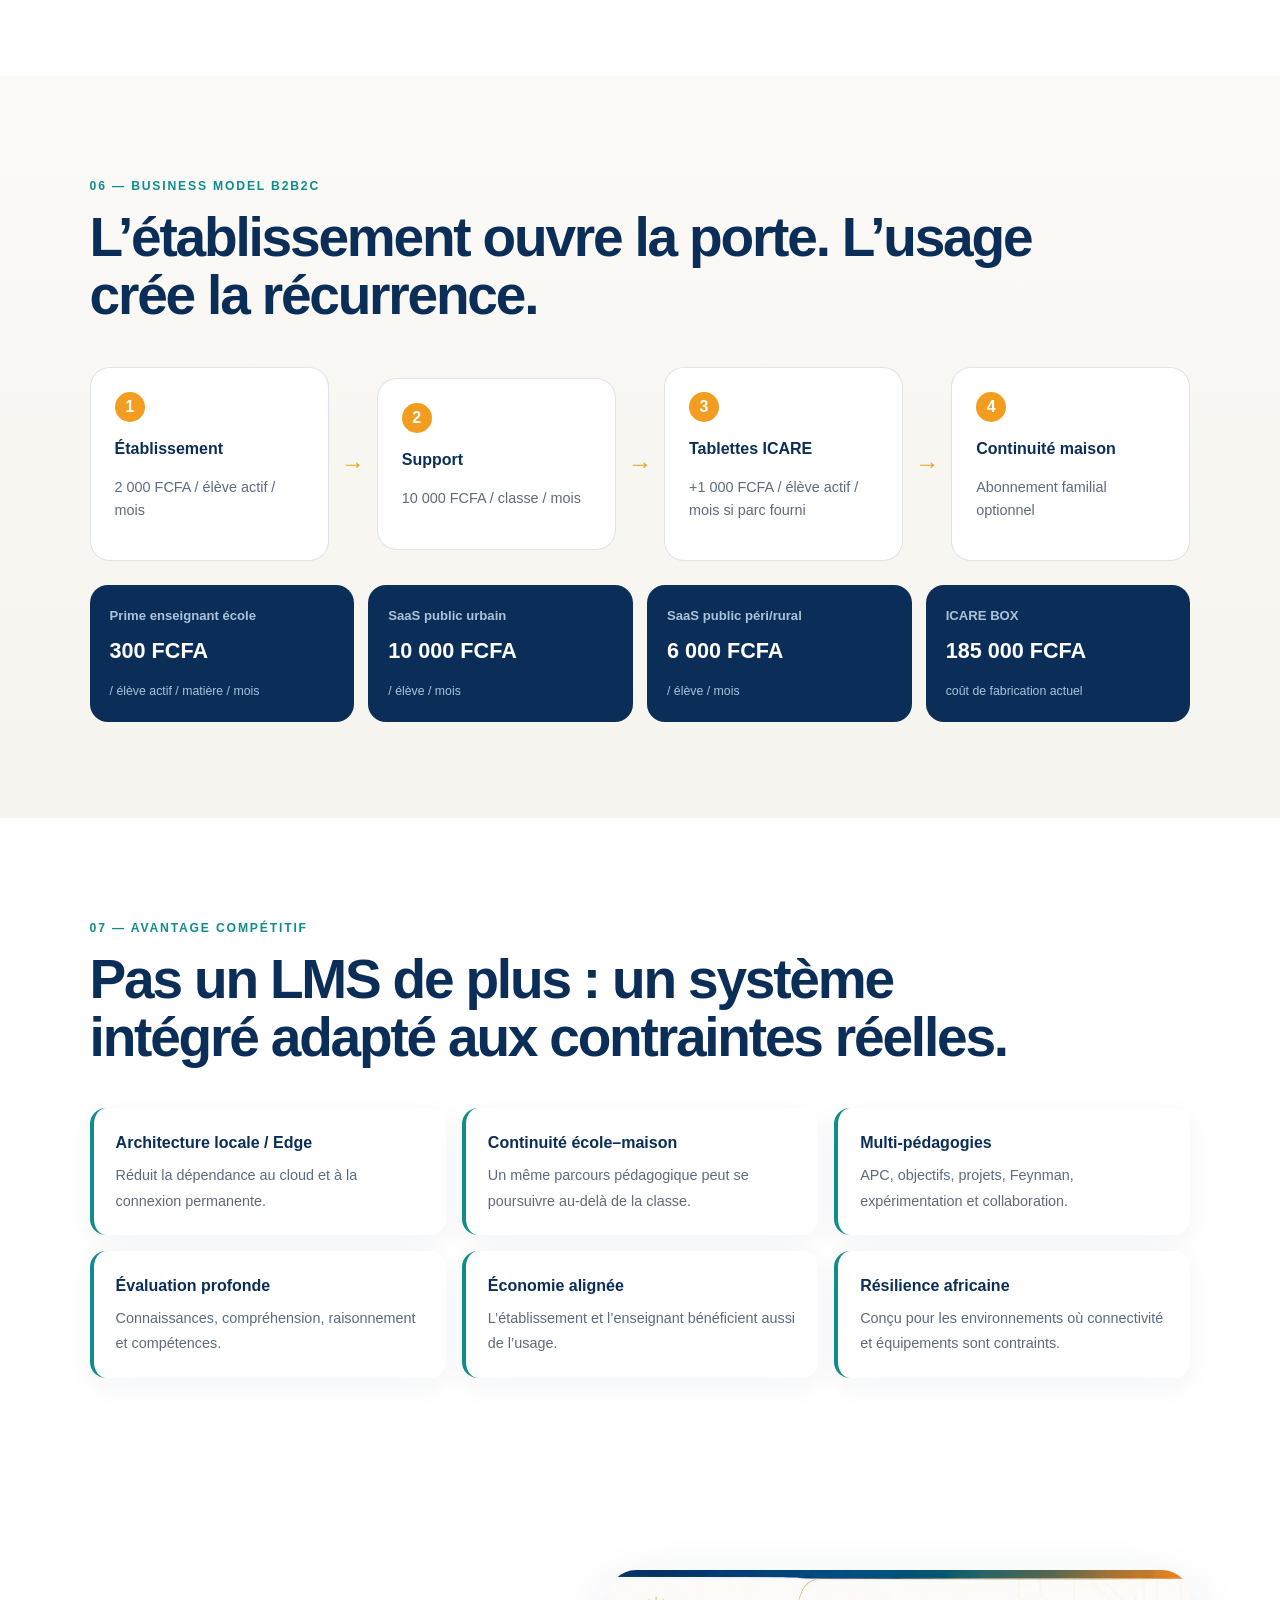
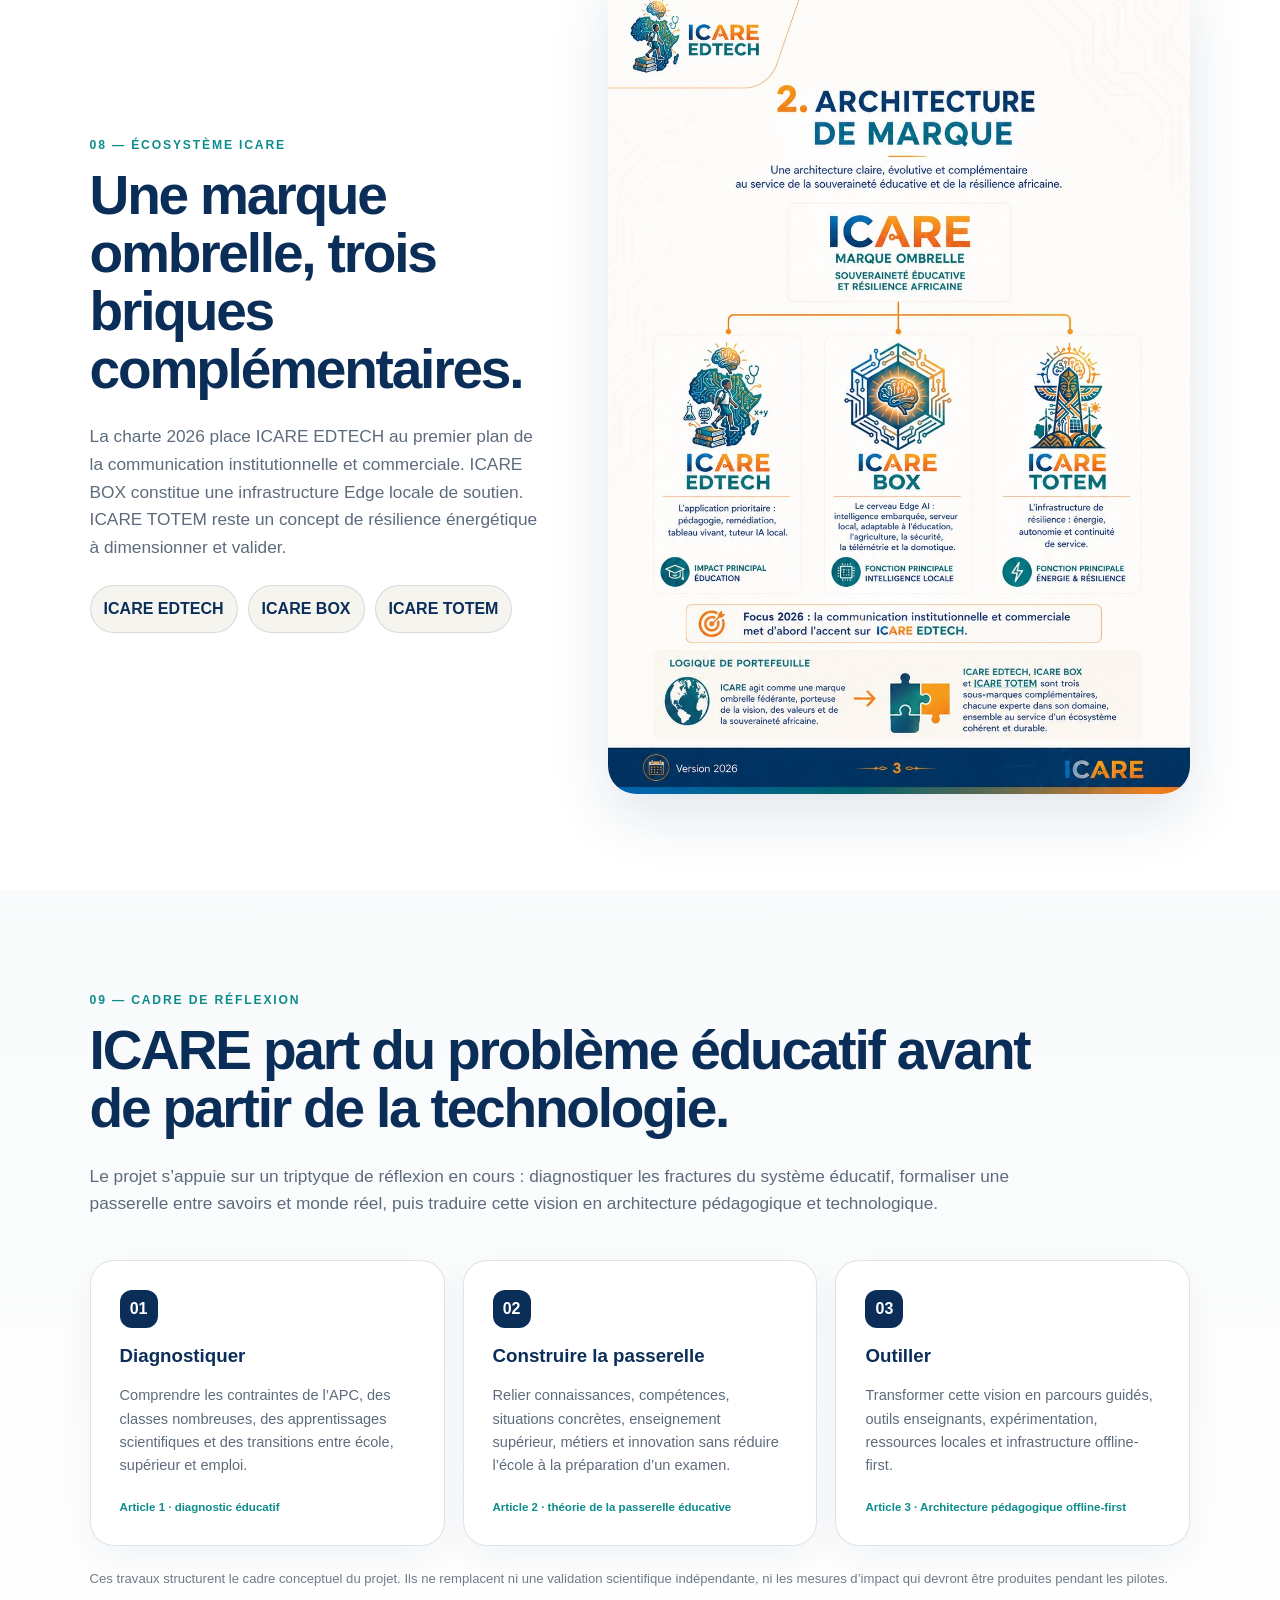
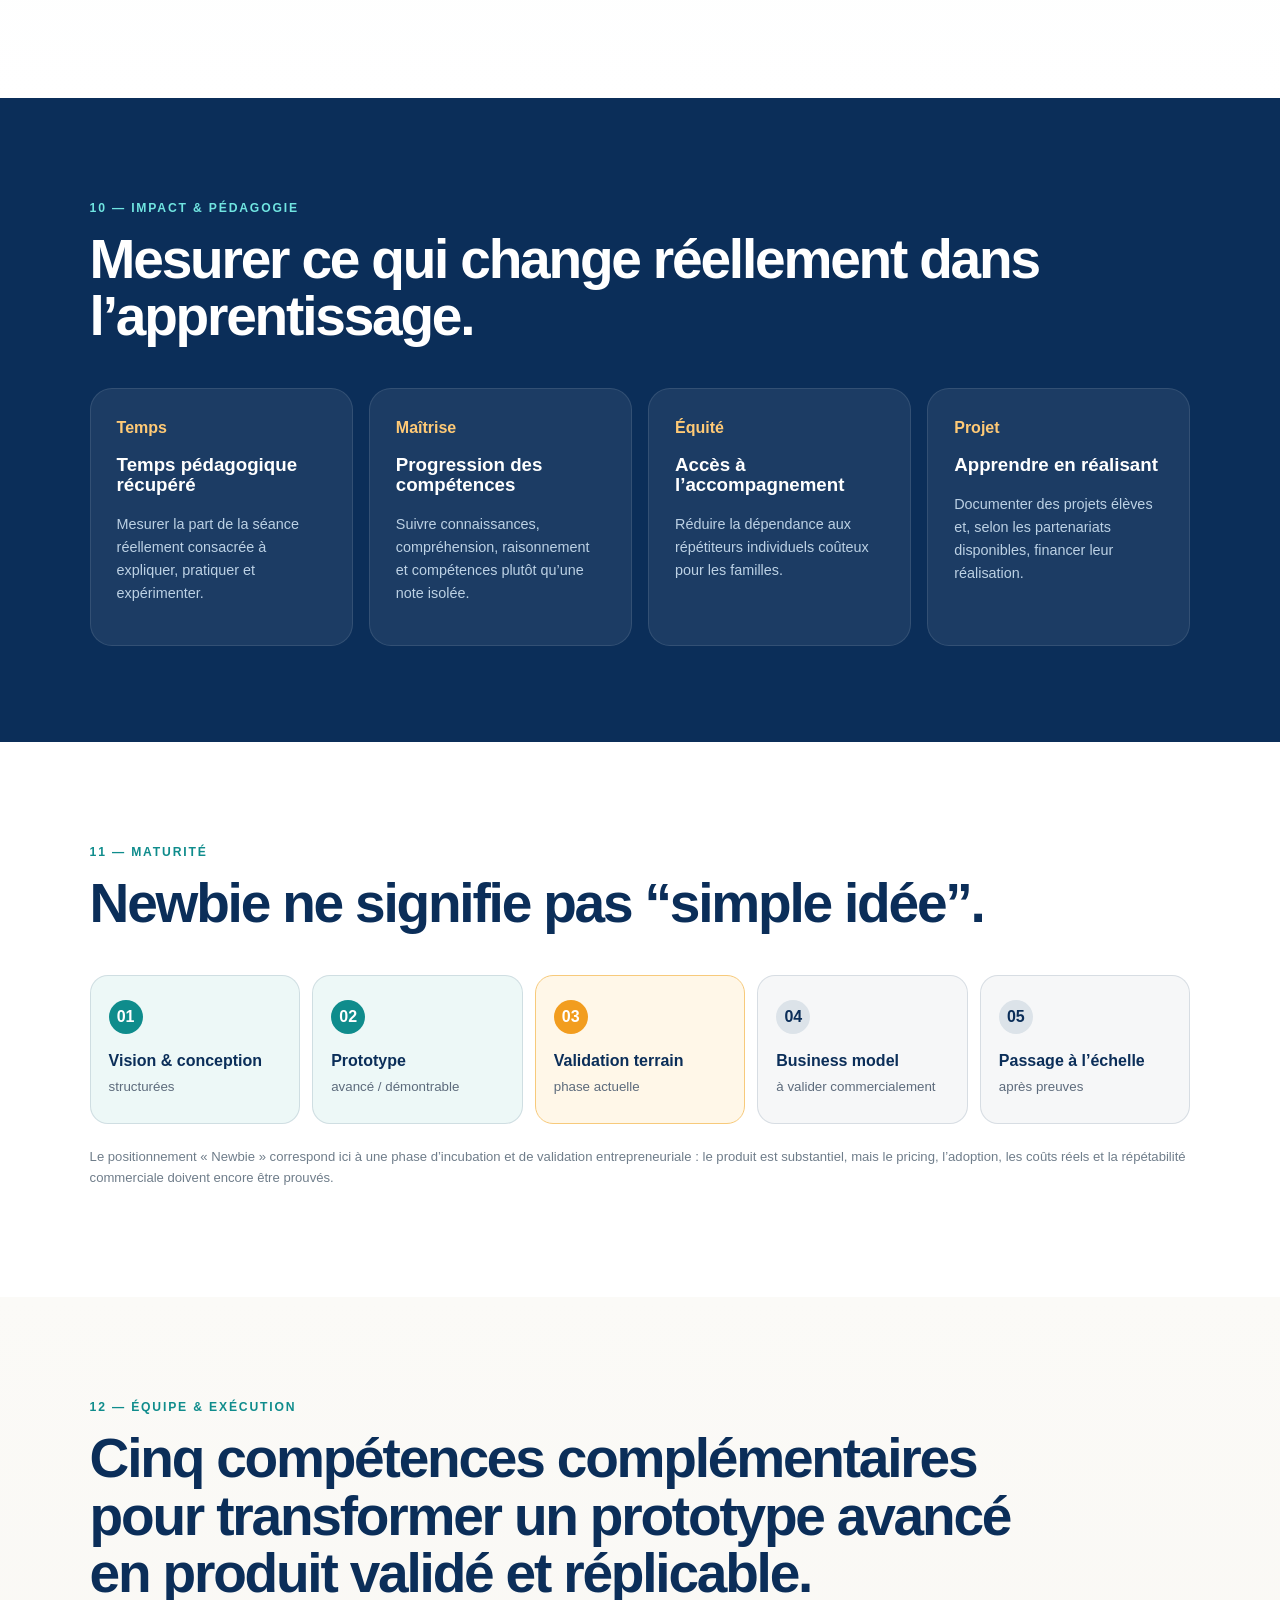
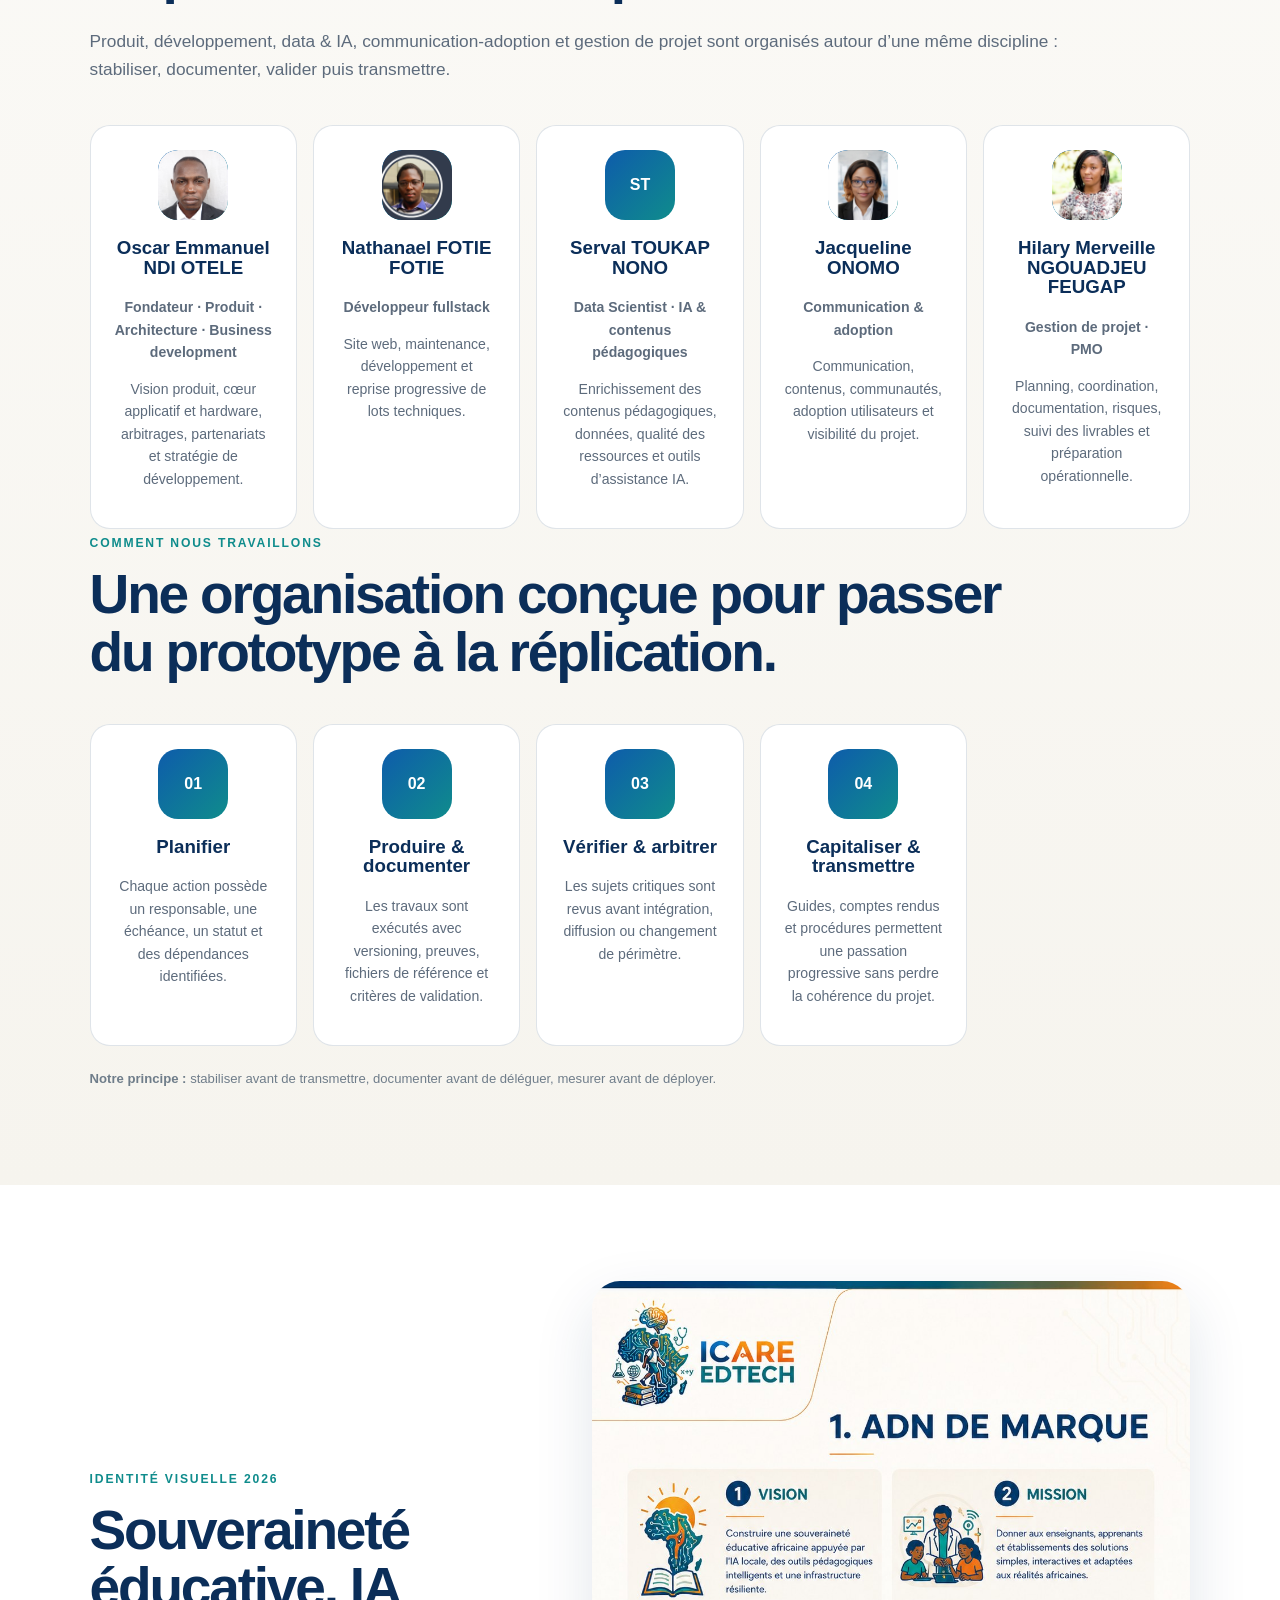
==== commit ebd0c06c: "feat(site): add bilingual ICARE story FAQ and demo" ====
--- a/index.html
+++ b/index.html
@@ -27,6 +27,9 @@
       <a href="#valeur" data-fr="Valeur" data-en="Value">Valeur</a>
       <a href="#modele" data-fr="Business model" data-en="Business model">Business model</a>
       <a href="#impact" data-fr="Impact" data-en="Impact">Impact</a>
+        <a href="#faq"
+           data-fr="FAQ"
+           data-en="FAQ">FAQ</a>
       <a href="#equipe" data-fr="Équipe" data-en="Team">Équipe</a>
     </nav>
     <a href="#contact" class="btn btn-mini" data-fr="Parler à ICARE" data-en="Talk to ICARE">Parler à ICARE</a>
@@ -445,6 +448,22 @@
       </div>
     </section>
 
+<div class="r5-demo-link reveal">
+  <strong
+    data-fr="Démo vidéo 3 min"
+    data-en="3-minute demo">
+    Démo vidéo 3 min
+  </strong>
+  <a href="https://youtu.be/KWVIfSsXie4"
+     target="_blank"
+     rel="noopener noreferrer"
+     data-fr="Voir la présentation"
+     data-en="Watch presentation">
+     Voir la présentation
+  </a>
+</div>
+
+
 
     
 
@@ -1565,127 +1584,416 @@
 
 
     <section id="histoire-icare" class="section r4-history-section">
-      <div class="section-head reveal">
-        <span class="eyebrow"
-              data-fr="Une innovation construite par le terrain"
-              data-en="Innovation shaped by the field">
-          Une innovation construite par le terrain
-        </span>
-
-        <h2
-          data-fr="De l’observation à Afanoyoa au pilote prévu en novembre 2026."
-          data-en="From observations in Afanoyoa to the pilot planned for November 2026.">
-          De l’observation à Afanoyoa au pilote prévu en novembre 2026.
-        </h2>
-      </div>
-
-      <div class="r4-history-line">
-
-        <article class="reveal">
-          <time>2024</time>
-          <h3>PIXYS+ / RFI Challenge App</h3>
-          <p
-            data-fr="Une expérience entrepreneuriale précédente qui conduit à reconsidérer les problèmes à résoudre et à revenir au terrain."
-            data-en="A previous entrepreneurial experience that led to reconsidering which problems to solve and to return to the field.">
-            Une expérience entrepreneuriale précédente qui conduit à reconsidérer
-            les problèmes à résoudre et à revenir au terrain.
-          </p>
-        </article>
-
-        <article class="reveal">
-          <time data-fr="Mai 2025" data-en="May 2025">Mai 2025</time>
-          <h3>Afanoyoa</h3>
-          <p
-            data-fr="Observation d’élèves préparant leurs examens scientifiques : naissance de l’idée ICARE."
-            data-en="Observation of students preparing for science examinations: the ICARE idea is born.">
-            Observation d’élèves préparant leurs examens scientifiques :
-            naissance de l’idée ICARE.
-          </p>
-        </article>
-
-        <article class="reveal">
-          <time>2025</time>
-          <h3>Fonds Proto APME — 1,5 M FCFA</h3>
-          <p
-            data-fr="Première R&D autour d’une tablette pédagogique dédiée."
-            data-en="Initial R&D around a dedicated educational tablet.">
-            Première R&D autour d’une tablette pédagogique dédiée.
-          </p>
-        </article>
-
-        <article class="reveal">
-          <time data-fr="Janvier 2026" data-en="January 2026">Janvier 2026</time>
-          <h3 data-fr="Pivot Edge" data-en="Edge pivot">Pivot Edge</h3>
-          <p
-            data-fr="La tablette propriétaire est jugée économiquement peu viable : ICARE bascule vers une architecture microserveur/offline-first utilisant des terminaux standards."
-            data-en="The proprietary tablet proves economically difficult: ICARE pivots toward a microserver/offline-first architecture using standard devices.">
-            La tablette propriétaire est jugée économiquement peu viable :
-            ICARE bascule vers une architecture microserveur/offline-first utilisant
-            des terminaux standards.
-          </p>
-        </article>
-
-        <article class="reveal">
-          <time data-fr="Fév.–mars 2026" data-en="Feb.–Mar. 2026">Fév.–mars 2026</time>
-          <h3 data-fr="Équipe" data-en="Team">Équipe</h3>
-          <p
-            data-fr="Constitution puis structuration d’une équipe multidisciplinaire."
-            data-en="Formation and structuring of a multidisciplinary team.">
-            Constitution puis structuration d’une équipe multidisciplinaire.
-          </p>
-        </article>
-
-        <article class="reveal">
-          <time data-fr="Avril 2026" data-en="April 2026">Avril 2026</time>
-          <h3 data-fr="Première version offline" data-en="First offline version">
-            Première version offline
-          </h3>
-          <p
-            data-fr="Une première version opérationnelle locale permet de confronter l’architecture au réel."
-            data-en="A first operational local version allows the architecture to be confronted with real conditions.">
-            Une première version opérationnelle locale permet de confronter
-            l’architecture au réel.
-          </p>
-        </article>
-
-        <article class="reveal">
-          <time>2026</time>
-          <h3>Teacher-led</h3>
-          <p
-            data-fr="L’observation des pratiques de classe recentre ICARE autour de l’enseignant comme orchestrateur pédagogique."
-            data-en="Classroom observation recentres ICARE around the teacher as pedagogical orchestrator.">
-            L’observation des pratiques de classe recentre ICARE autour
-            de l’enseignant comme orchestrateur pédagogique.
-          </p>
-        </article>
-
-        <article class="reveal current">
-          <time data-fr="Novembre 2026" data-en="November 2026">
-            Novembre 2026
-          </time>
-          <h3
-            data-fr="Retour à Afanoyoa : pilote visé"
-            data-en="Return to Afanoyoa: planned pilot">
-            Retour à Afanoyoa : pilote visé
-          </h3>
-          <p
-            data-fr="Objectif immédiat : réunir 4 M FCFA pour terminer la maturation du prototype et mesurer usage, robustesse, valeur pédagogique, support, paiement et réplication."
-            data-en="Immediate goal: raise 4M FCFA to complete prototype maturation and measure usage, robustness, pedagogical value, support, payment and replication.">
-            Objectif immédiat : réunir 4 M FCFA pour terminer la maturation du prototype
-            et mesurer usage, robustesse, valeur pédagogique, support, paiement et réplication.
-          </p>
-        </article>
-
-      </div>
-
-      <p class="r4-history-note reveal"
-         data-fr="ICARE est aujourd’hui un prototype avancé. Certaines capacités sont opérationnelles, d’autres partielles ou expérimentales. Le pilote doit transformer les hypothèses en preuves mesurées."
-         data-en="ICARE is currently an advanced prototype. Some capabilities are operational, others partial or experimental. The pilot must turn hypotheses into measured evidence.">
-        ICARE est aujourd’hui un prototype avancé. Certaines capacités sont opérationnelles,
-        d’autres partielles ou expérimentales. Le pilote doit transformer les hypothèses
-        en preuves mesurées.
-      </p>
-    </section>
+  <div class="section-head reveal">
+    <span class="eyebrow"
+          data-fr="HISTOIRE — DU TERRAIN AU SYSTÈME"
+          data-en="OUR STORY — FROM FIELD OBSERVATION TO SYSTEM">
+      HISTOIRE — DU TERRAIN AU SYSTÈME
+    </span>
+
+    <h2
+      data-fr="ICARE est né d’un problème observé en classe, puis a évolué par itérations successives."
+      data-en="ICARE grew from a classroom problem and evolved through successive iterations.">
+      ICARE est né d’un problème observé en classe, puis a évolué par itérations successives.
+    </h2>
+
+    <p
+      data-fr="Le projet n’est pas parti d’une technologie à placer dans les écoles. Il est parti d’observations de terrain : trop de temps consacré à copier, peu de pratique et d’expérimentation, difficultés détectées tardivement et accès inégal aux ressources pédagogiques."
+      data-en="The project did not start with a technology looking for a place in schools. It started with field observations: too much class time spent copying, too little practice and experimentation, late detection of learning difficulties, and unequal access to learning resources.">
+      Le projet n’est pas parti d’une technologie à placer dans les écoles. Il est parti d’observations de terrain : trop de temps consacré à copier, peu de pratique et d’expérimentation, difficultés détectées tardivement et accès inégal aux ressources pédagogiques.
+    </p>
+  </div>
+
+  <div class="r5-history-grid">
+
+    <article class="r5-history-card reveal">
+      <time>2024</time>
+      <h3
+        data-fr="Apprendre en entreprenant"
+        data-en="Learning through entrepreneurship">
+        Apprendre en entreprenant
+      </h3>
+      <p
+        data-fr="Les expériences entrepreneuriales et technologiques antérieures du fondateur contribuent à structurer une approche centrée sur les problèmes concrets, le prototypage et l’usage terrain."
+        data-en="The founder’s earlier entrepreneurial and technology experiences helped shape an approach focused on concrete problems, prototyping and real-world use.">
+        Les expériences entrepreneuriales et technologiques antérieures du fondateur contribuent à structurer une approche centrée sur les problèmes concrets, le prototypage et l’usage terrain.
+      </p>
+    </article>
+
+    <article class="r5-history-card reveal">
+      <time>Mai 2025</time>
+      <h3
+        data-fr="Le déclencheur : Afanoyoa"
+        data-en="The trigger: Afanoyoa">
+        Le déclencheur : Afanoyoa
+      </h3>
+      <p
+        data-fr="Une observation en contexte scolaire fait apparaître plusieurs difficultés : copie excessive, temps limité pour pratiquer, expérimentation rare et accompagnement individualisé difficile dans des classes nombreuses."
+        data-en="A school-based observation highlights several challenges: excessive copying, limited time for practice, rare experimentation, and difficulty providing individualized support in large classes.">
+        Une observation en contexte scolaire fait apparaître plusieurs difficultés : copie excessive, temps limité pour pratiquer, expérimentation rare et accompagnement individualisé difficile dans des classes nombreuses.
+      </p>
+    </article>
+
+    <article class="r5-history-card reveal">
+      <time>2025</time>
+      <h3
+        data-fr="Première réponse : un terminal pédagogique"
+        data-en="First response: a dedicated learning terminal">
+        Première réponse : un terminal pédagogique
+      </h3>
+      <p
+        data-fr="ICARE est d’abord envisagé autour d’une tablette pédagogique dédiée combinant objectifs d’apprentissage, pratique, expérimentation et accompagnement."
+        data-en="ICARE is first envisioned around a dedicated learning tablet combining learning objectives, practice, experimentation and support.">
+        ICARE est d’abord envisagé autour d’une tablette pédagogique dédiée combinant objectifs d’apprentissage, pratique, expérimentation et accompagnement.
+      </p>
+    </article>
+
+    <article class="r5-history-card reveal">
+      <time>2025</time>
+      <h3
+        data-fr="Fonds Proto APME"
+        data-en="APME Prototype Fund">
+        Fonds Proto APME
+      </h3>
+      <p
+        data-fr="Un soutien de 1,5 million FCFA permet de poursuivre la recherche-développement et le prototypage. Les essais montrent cependant qu’un terminal propriétaire dédié serait difficile à rendre économiquement accessible à grande échelle."
+        data-en="A CFA 1.5 million prototype grant supports further R&amp;D and prototyping. Testing also shows that a proprietary dedicated terminal would be difficult to make economically accessible at scale.">
+        Un soutien de 1,5 million FCFA permet de poursuivre la recherche-développement et le prototypage. Les essais montrent cependant qu’un terminal propriétaire dédié serait difficile à rendre économiquement accessible à grande échelle.
+      </p>
+    </article>
+
+    <article class="r5-history-card reveal">
+      <time>Janvier 2026</time>
+      <h3
+        data-fr="Pivot offline-first"
+        data-en="Offline-first pivot">
+        Pivot offline-first
+      </h3>
+      <p
+        data-fr="Le projet pivote vers une infrastructure locale capable de fonctionner sans dépendre d’une connexion Internet permanente et d’utiliser des terminaux standards déjà disponibles."
+        data-en="The project pivots toward local infrastructure designed to operate without permanent Internet access and to work with commonly available standard devices.">
+        Le projet pivote vers une infrastructure locale capable de fonctionner sans dépendre d’une connexion Internet permanente et d’utiliser des terminaux standards déjà disponibles.
+      </p>
+    </article>
+
+    <article class="r5-history-card reveal">
+      <time>Fév.–Mars 2026</time>
+      <h3
+        data-fr="Structuration de l’équipe"
+        data-en="Team formation">
+        Structuration de l’équipe
+      </h3>
+      <p
+        data-fr="Le projet s’organise progressivement autour de compétences produit, développement, données et IA, communication-adoption et gestion de projet."
+        data-en="The project progressively organizes around product, development, data and AI, communication and adoption, and project-management capabilities.">
+        Le projet s’organise progressivement autour de compétences produit, développement, données et IA, communication-adoption et gestion de projet.
+      </p>
+    </article>
+
+    <article class="r5-history-card reveal">
+      <time>Avril 2026</time>
+      <h3
+        data-fr="Première version locale opérationnelle"
+        data-en="First operational local version">
+        Première version locale opérationnelle
+      </h3>
+      <p
+        data-fr="Une première version locale permet de relier plusieurs usages pédagogiques et plusieurs profils d’utilisateurs au sein d’un même environnement."
+        data-en="A first local version connects multiple learning uses and several user profiles within the same environment.">
+        Une première version locale permet de relier plusieurs usages pédagogiques et plusieurs profils d’utilisateurs au sein d’un même environnement.
+      </p>
+    </article>
+
+    <article class="r5-history-card reveal">
+      <time>2026</time>
+      <h3
+        data-fr="L’enseignant au centre de l’orchestration"
+        data-en="Teacher-centered orchestration">
+        L’enseignant au centre de l’orchestration
+      </h3>
+      <p
+        data-fr="Les observations et itérations renforcent un principe : ICARE doit assister l’enseignant, pas le remplacer. Préparation, activité, observation, évaluation et remédiation doivent rester articulées autour de sa décision pédagogique."
+        data-en="Field observations and iterations reinforce one principle: ICARE should assist teachers, not replace them. Preparation, activity, observation, assessment and remediation remain organized around teacher pedagogical decisions.">
+        Les observations et itérations renforcent un principe : ICARE doit assister l’enseignant, pas le remplacer. Préparation, activité, observation, évaluation et remédiation doivent rester articulées autour de sa décision pédagogique.
+      </p>
+    </article>
+
+    <article class="r5-history-card current reveal">
+      <time>Septembre 2026</time>
+      <h3
+        data-fr="Prototype avancé, validation à venir"
+        data-en="Advanced prototype, validation ahead">
+        Prototype avancé, validation à venir
+      </h3>
+      <p
+        data-fr="ICARE dispose aujourd’hui d’un prototype substantiel. La priorité n’est plus d’ajouter des promesses : elle est de stabiliser, mesurer, conduire un pilote terrain et démontrer l’usage, la robustesse, la valeur pédagogique et la viabilité économique."
+        data-en="ICARE now has a substantial prototype. The priority is no longer to add promises, but to stabilize, measure, run a field pilot and demonstrate usability, robustness, educational value and economic viability.">
+        ICARE dispose aujourd’hui d’un prototype substantiel. La priorité n’est plus d’ajouter des promesses : elle est de stabiliser, mesurer, conduire un pilote terrain et démontrer l’usage, la robustesse, la valeur pédagogique et la viabilité économique.
+      </p>
+    </article>
+
+  </div>
+
+  <div class="r5-history-next reveal">
+    <strong
+      data-fr="Prochaine étape : pilote terrain"
+      data-en="Next step: field pilot">
+      Prochaine étape : pilote terrain
+    </strong>
+    <span
+      data-fr="Tester ICARE dans des conditions réelles, documenter les usages et mesurer les résultats avant un déploiement plus large."
+      data-en="Test ICARE in real conditions, document usage and measure results before broader deployment.">
+      Tester ICARE dans des conditions réelles, documenter les usages et mesurer les résultats avant un déploiement plus large.
+    </span>
+  </div>
+</section>
+
+<section class="section r5-faq-section" id="faq">
+  <div class="section-head reveal">
+    <span class="eyebrow"
+          data-fr="QUESTIONS FRÉQUENTES"
+          data-en="FREQUENTLY ASKED QUESTIONS">
+      QUESTIONS FRÉQUENTES
+    </span>
+
+    <h2
+      data-fr="Comprendre ICARE en quelques questions."
+      data-en="Understanding ICARE in a few questions.">
+      Comprendre ICARE en quelques questions.
+    </h2>
+
+    <p
+      data-fr="Des réponses courtes sur le fonctionnement, la place de l’enseignant, l’IA, le mode hors connexion et le niveau de maturité actuel."
+      data-en="Short answers about how ICARE works, the role of teachers, AI, offline operation and its current maturity.">
+      Des réponses courtes sur le fonctionnement, la place de l’enseignant, l’IA, le mode hors connexion et le niveau de maturité actuel.
+    </p>
+  </div>
+
+  <div class="r5-faq-grid">
+
+    <details class="r5-faq-item reveal">
+      <summary
+        data-fr="Qu’est-ce qu’ICARE ?"
+        data-en="What is ICARE?">
+        Qu’est-ce qu’ICARE ?
+      </summary>
+      <p
+        data-fr="ICARE est un environnement d’orchestration pédagogique hybride et offline-first. Il vise à relier préparation des cours, apprentissage, pratique, expérimentation, observation, évaluation et remédiation dans un même système multi-acteurs."
+        data-en="ICARE is a hybrid, offline-first learning orchestration environment. It aims to connect lesson preparation, learning, practice, experimentation, observation, assessment and remediation in one multi-actor system.">
+        ICARE est un environnement d’orchestration pédagogique hybride et offline-first. Il vise à relier préparation des cours, apprentissage, pratique, expérimentation, observation, évaluation et remédiation dans un même système multi-acteurs.
+      </p>
+    </details>
+
+    <details class="r5-faq-item reveal">
+      <summary
+        data-fr="ICARE est-il simplement une application ?"
+        data-en="Is ICARE simply an app?">
+        ICARE est-il simplement une application ?
+      </summary>
+      <p
+        data-fr="Non. ICARE est conçu comme un environnement pédagogique combinant infrastructure locale, ressources, outils d’enseignement, espaces d’activité et expériences adaptées à plusieurs acteurs."
+        data-en="No. ICARE is designed as a learning environment combining local infrastructure, resources, teaching tools, activity spaces and experiences for multiple users.">
+        Non. ICARE est conçu comme un environnement pédagogique combinant infrastructure locale, ressources, outils d’enseignement, espaces d’activité et expériences adaptées à plusieurs acteurs.
+      </p>
+    </details>
+
+    <details class="r5-faq-item reveal">
+      <summary
+        data-fr="ICARE a-t-il besoin d’Internet pour fonctionner ?"
+        data-en="Does ICARE need the Internet to work?">
+        ICARE a-t-il besoin d’Internet pour fonctionner ?
+      </summary>
+      <p
+        data-fr="Son architecture est pensée offline-first : les fonctions pédagogiques essentielles doivent pouvoir rester disponibles localement. Une connexion Internet peut compléter l’expérience lorsqu’elle est disponible, sans être la condition permanente d’usage."
+        data-en="Its architecture is offline-first: essential learning functions are intended to remain available locally. Internet connectivity can complement the experience when available, without being a permanent requirement.">
+        Son architecture est pensée offline-first : les fonctions pédagogiques essentielles doivent pouvoir rester disponibles localement. Une connexion Internet peut compléter l’expérience lorsqu’elle est disponible, sans être la condition permanente d’usage.
+      </p>
+    </details>
+
+    <details class="r5-faq-item reveal">
+      <summary
+        data-fr="L’intelligence artificielle remplace-t-elle l’enseignant ?"
+        data-en="Does artificial intelligence replace the teacher?">
+        L’intelligence artificielle remplace-t-elle l’enseignant ?
+      </summary>
+      <p
+        data-fr="Non. ICARE est conçu pour renforcer la capacité d’action de l’enseignant. L’IA peut assister certaines tâches d’explication, de contextualisation ou d’accompagnement, tandis que l’enseignant conserve la décision et l’orchestration pédagogiques."
+        data-en="No. ICARE is designed to strengthen teachers’ capacity to act. AI can assist selected explanation, contextualization and support tasks, while teachers retain pedagogical decision-making and orchestration.">
+        Non. ICARE est conçu pour renforcer la capacité d’action de l’enseignant. L’IA peut assister certaines tâches d’explication, de contextualisation ou d’accompagnement, tandis que l’enseignant conserve la décision et l’orchestration pédagogiques.
+      </p>
+    </details>
+
+    <details class="r5-faq-item reveal">
+      <summary
+        data-fr="ICARE donne-t-il directement les réponses aux apprenants ?"
+        data-en="Does ICARE simply give learners the answers?">
+        ICARE donne-t-il directement les réponses aux apprenants ?
+      </summary>
+      <p
+        data-fr="L’objectif est de privilégier le raisonnement guidé : exploiter le contexte pédagogique, aider l’apprenant à comprendre une démarche, identifier ses blocages et progresser sans réduire l’apprentissage à la fourniture immédiate d’une réponse."
+        data-en="The goal is to favor guided reasoning: use learning context, help learners understand a process, identify obstacles and progress without reducing learning to immediately providing an answer.">
+        L’objectif est de privilégier le raisonnement guidé : exploiter le contexte pédagogique, aider l’apprenant à comprendre une démarche, identifier ses blocages et progresser sans réduire l’apprentissage à la fourniture immédiate d’une réponse.
+      </p>
+    </details>
+
+    <details class="r5-faq-item reveal">
+      <summary
+        data-fr="À qui ICARE s’adresse-t-il ?"
+        data-en="Who is ICARE for?">
+        À qui ICARE s’adresse-t-il ?
+      </summary>
+      <p
+        data-fr="Le système est pensé autour de plusieurs acteurs : apprenants, enseignants, établissements et familles, avec des usages et niveaux d’accès adaptés à chacun."
+        data-en="The system is designed around several actors: learners, teachers, schools and families, with uses and levels of access adapted to each.">
+        Le système est pensé autour de plusieurs acteurs : apprenants, enseignants, établissements et familles, avec des usages et niveaux d’accès adaptés à chacun.
+      </p>
+    </details>
+
+    <details class="r5-faq-item reveal">
+      <summary
+        data-fr="Quels appareils peuvent être utilisés ?"
+        data-en="Which devices can be used?">
+        Quels appareils peuvent être utilisés ?
+      </summary>
+      <p
+        data-fr="ICARE vise à fonctionner avec des terminaux standards accessibles depuis le réseau local, notamment ordinateurs, tablettes et, selon les interfaces concernées, smartphones."
+        data-en="ICARE is intended to work with standard devices connected to the local network, including computers, tablets and, depending on the interface, smartphones.">
+        ICARE vise à fonctionner avec des terminaux standards accessibles depuis le réseau local, notamment ordinateurs, tablettes et, selon les interfaces concernées, smartphones.
+      </p>
+    </details>
+
+    <details class="r5-faq-item reveal">
+      <summary
+        data-fr="Les enseignants peuvent-ils préparer leurs propres contenus ?"
+        data-en="Can teachers prepare their own content?">
+        Les enseignants peuvent-ils préparer leurs propres contenus ?
+      </summary>
+      <p
+        data-fr="ICARE développe des outils permettant de préparer et structurer des séquences pédagogiques, puis de les exploiter dans les espaces d’enseignement et d’activité. Certaines chaînes sont déjà fonctionnelles tandis que d’autres restent en consolidation."
+        data-en="ICARE is developing tools for preparing and structuring learning sequences and then using them within teaching and activity spaces. Some workflows are already functional while others remain under consolidation.">
+        ICARE développe des outils permettant de préparer et structurer des séquences pédagogiques, puis de les exploiter dans les espaces d’enseignement et d’activité. Certaines chaînes sont déjà fonctionnelles tandis que d’autres restent en consolidation.
+      </p>
+    </details>
+
+    <details class="r5-faq-item reveal">
+      <summary
+        data-fr="ICARE permet-il de pratiquer et d’expérimenter ?"
+        data-en="Can learners practise and experiment with ICARE?">
+        ICARE permet-il de pratiquer et d’expérimenter ?
+      </summary>
+      <p
+        data-fr="Oui, c’est un objectif central du système. Le prototype comprend déjà des espaces de pratique et des démonstrateurs de simulations. L’intégration complète de l’expérimentation dans la nouvelle architecture reste en cours de maturation."
+        data-en="Yes. This is a central goal of the system. The prototype already includes practice spaces and simulation demonstrators. Full integration of experimentation into the newer architecture is still maturing.">
+        Oui, c’est un objectif central du système. Le prototype comprend déjà des espaces de pratique et des démonstrateurs de simulations. L’intégration complète de l’expérimentation dans la nouvelle architecture reste en cours de maturation.
+      </p>
+    </details>
+
+    <details class="r5-faq-item reveal">
+      <summary
+        data-fr="Comment ICARE aborde-t-il les données ?"
+        data-en="How does ICARE approach data?">
+        Comment ICARE aborde-t-il les données ?
+      </summary>
+      <p
+        data-fr="L’approche offline-first permet de maintenir une part importante des traitements et données au niveau local. Les politiques définitives de gouvernance, de consentement, de conservation et de synchronisation doivent être validées avec les établissements lors des pilotes."
+        data-en="The offline-first approach allows a significant share of processing and data to remain local. Final governance, consent, retention and synchronization policies will be validated with schools during pilots.">
+        L’approche offline-first permet de maintenir une part importante des traitements et données au niveau local. Les politiques définitives de gouvernance, de consentement, de conservation et de synchronisation doivent être validées avec les établissements lors des pilotes.
+      </p>
+    </details>
+
+    <details class="r5-faq-item reveal">
+      <summary
+        data-fr="Quel est le niveau de maturité actuel d’ICARE ?"
+        data-en="What is ICARE’s current maturity level?">
+        Quel est le niveau de maturité actuel d’ICARE ?
+      </summary>
+      <p
+        data-fr="ICARE est aujourd’hui un prototype avancé et substantiel. Plusieurs fonctions sont réelles, certaines sont encore partielles ou expérimentales, et la priorité est désormais la validation terrain plutôt que la multiplication des fonctionnalités."
+        data-en="ICARE is currently a substantial advanced prototype. Several capabilities are real, some remain partial or experimental, and the priority is now field validation rather than multiplying features.">
+        ICARE est aujourd’hui un prototype avancé et substantiel. Plusieurs fonctions sont réelles, certaines sont encore partielles ou expérimentales, et la priorité est désormais la validation terrain plutôt que la multiplication des fonctionnalités.
+      </p>
+    </details>
+
+    <details class="r5-faq-item reveal">
+      <summary
+        data-fr="ICARE est-il déjà commercialisé à grande échelle ?"
+        data-en="Is ICARE already commercially deployed at scale?">
+        ICARE est-il déjà commercialisé à grande échelle ?
+      </summary>
+      <p
+        data-fr="Non. Le projet se trouve encore en phase de validation entrepreneuriale et terrain. Le modèle économique, les coûts réels, l’adoption et la répétabilité commerciale doivent être éprouvés avant un déploiement à grande échelle."
+        data-en="No. The project is still in entrepreneurial and field validation. The business model, real costs, adoption and commercial repeatability must be demonstrated before large-scale deployment.">
+        Non. Le projet se trouve encore en phase de validation entrepreneuriale et terrain. Le modèle économique, les coûts réels, l’adoption et la répétabilité commerciale doivent être éprouvés avant un déploiement à grande échelle.
+      </p>
+    </details>
+
+    <details class="r5-faq-item reveal">
+      <summary
+        data-fr="Quelle est la prochaine étape ?"
+        data-en="What comes next?">
+        Quelle est la prochaine étape ?
+      </summary>
+      <p
+        data-fr="Conduire un pilote en conditions réelles, mesurer l’usage et la robustesse, observer la valeur pédagogique, documenter les coûts et valider progressivement le modèle économique."
+        data-en="Run a real-world pilot, measure usage and robustness, observe educational value, document costs and progressively validate the business model.">
+        Conduire un pilote en conditions réelles, mesurer l’usage et la robustesse, observer la valeur pédagogique, documenter les coûts et valider progressivement le modèle économique.
+      </p>
+    </details>
+
+  </div>
+
+  <div class="r5-faq-document reveal">
+    <div>
+      <strong
+        data-fr="Histoire & FAQ — document complet"
+        data-en="History & FAQ — full document">
+        Histoire & FAQ — document complet
+      </strong>
+
+      <span
+        data-fr="Consultez la présentation institutionnelle bilingue d’ICARE."
+        data-en="Read ICARE’s bilingual institutional presentation.">
+        Consultez la présentation institutionnelle bilingue d’ICARE.
+      </span>
+    </div>
+
+    <a class="btn"
+       href="assets/docs/ICARE_Histoire_et_FAQ_Bilingue_2026-09-07.pdf"
+       target="_blank"
+       rel="noopener"
+       data-fr="Ouvrir le PDF"
+       data-en="Open PDF">
+       Ouvrir le PDF
+    </a>
+  </div>
+
+  <div class="r5-video-document reveal">
+    <div>
+      <strong
+        data-fr="Démo vidéo ICARE — 3 minutes"
+        data-en="ICARE demo video — 3 minutes">
+        Démo vidéo ICARE — 3 minutes
+      </strong>
+
+      <span
+        data-fr="Découvrez une présentation courte du prototype et de la vision ICARE."
+        data-en="Watch a short presentation of the ICARE prototype and vision.">
+        Découvrez une présentation courte du prototype et de la vision ICARE.
+      </span>
+    </div>
+
+    <a class="btn"
+       href="https://youtu.be/KWVIfSsXie4"
+       target="_blank"
+       rel="noopener noreferrer"
+       data-fr="Voir la démo"
+       data-en="Watch demo">
+       Voir la démo
+    </a>
+  </div>
+
+</section>
+
 
 
     <section id="contact" class="final-cta">
--- a/styles.css
+++ b/styles.css
@@ -1126,3 +1126,252 @@
     gap:3px;
   }
 }
+
+/* ==================================================================
+   ICARE R5 — PUBLIC STORY + FAQ
+   ================================================================== */
+
+.r5-history-grid{
+  display:grid;
+  grid-template-columns:repeat(3,minmax(0,1fr));
+  gap:18px;
+}
+
+.r5-history-card{
+  position:relative;
+  padding:26px;
+  border:1px solid var(--line);
+  border-radius:22px;
+  background:#fff;
+  box-shadow:0 10px 32px rgba(11,46,89,.055);
+}
+
+.r5-history-card::before{
+  content:"";
+  position:absolute;
+  top:0;
+  left:26px;
+  right:26px;
+  height:3px;
+  border-radius:0 0 99px 99px;
+  background:linear-gradient(90deg,var(--blue),var(--teal));
+}
+
+.r5-history-card.current{
+  background:#fff8e9;
+  border-color:#f3ca82;
+}
+
+.r5-history-card.current::before{
+  background:var(--orange);
+}
+
+.r5-history-card time{
+  display:inline-block;
+  margin-bottom:14px;
+  font-size:.8rem;
+  font-weight:900;
+  letter-spacing:.08em;
+  color:var(--teal);
+}
+
+.r5-history-card h3{
+  margin:0 0 10px;
+  color:var(--navy);
+}
+
+.r5-history-card p{
+  margin:0;
+  color:var(--muted);
+  font-size:.92rem;
+}
+
+.r5-history-next{
+  margin-top:24px;
+  padding:22px 24px;
+  border-radius:20px;
+  background:linear-gradient(135deg,var(--navy),var(--blue));
+  color:#fff;
+  display:flex;
+  flex-direction:column;
+  gap:6px;
+}
+
+.r5-history-next strong{
+  color:#fff;
+}
+
+.r5-history-next span{
+  color:#d6e5f3;
+}
+
+.r5-faq-section{
+  max-width:none;
+  background:linear-gradient(180deg,#fbfaf7,var(--ivory));
+}
+
+.r5-faq-grid{
+  max-width:1100px;
+  display:grid;
+  grid-template-columns:1fr 1fr;
+  gap:14px;
+}
+
+.r5-faq-item{
+  align-self:start;
+  border:1px solid var(--line);
+  border-radius:18px;
+  background:#fff;
+  box-shadow:0 8px 26px rgba(11,46,89,.045);
+  overflow:hidden;
+}
+
+.r5-faq-item summary{
+  list-style:none;
+  cursor:pointer;
+  padding:20px 52px 20px 20px;
+  font-weight:850;
+  color:var(--navy);
+  position:relative;
+}
+
+.r5-faq-item summary::-webkit-details-marker{
+  display:none;
+}
+
+.r5-faq-item summary::after{
+  content:"+";
+  position:absolute;
+  right:20px;
+  top:50%;
+  transform:translateY(-50%);
+  display:grid;
+  place-items:center;
+  width:26px;
+  height:26px;
+  border-radius:50%;
+  background:var(--ivory);
+  color:var(--teal);
+  font-size:1.15rem;
+  font-weight:900;
+}
+
+.r5-faq-item[open] summary::after{
+  content:"−";
+}
+
+.r5-faq-item p{
+  margin:0;
+  padding:0 20px 20px;
+  color:var(--muted);
+  font-size:.93rem;
+  line-height:1.65;
+}
+
+.r5-faq-document{
+  max-width:1100px;
+  margin-top:28px;
+  padding:24px;
+  border-radius:22px;
+  background:#fff;
+  border:1px solid var(--line);
+  display:flex;
+  align-items:center;
+  justify-content:space-between;
+  gap:24px;
+}
+
+.r5-faq-document>div{
+  display:flex;
+  flex-direction:column;
+  gap:5px;
+}
+
+.r5-faq-document strong{
+  color:var(--navy);
+}
+
+.r5-faq-document span{
+  color:var(--muted);
+  font-size:.9rem;
+}
+
+@media(max-width:1100px){
+  .r5-history-grid{
+    grid-template-columns:repeat(2,minmax(0,1fr));
+  }
+}
+
+@media(max-width:760px){
+  .r5-history-grid,
+  .r5-faq-grid{
+    grid-template-columns:1fr;
+  }
+
+  .r5-faq-document{
+    align-items:flex-start;
+    flex-direction:column;
+  }
+}
+
+/* ICARE R5D3 — 3-minute demo video */
+
+.r5-video-document{
+  max-width:1100px;
+  margin-top:14px;
+  padding:24px;
+  border-radius:22px;
+  background:#fff;
+  border:1px solid var(--line);
+  display:flex;
+  align-items:center;
+  justify-content:space-between;
+  gap:24px;
+}
+
+.r5-video-document>div{
+  display:flex;
+  flex-direction:column;
+  gap:5px;
+}
+
+.r5-video-document strong{
+  color:var(--navy);
+}
+
+.r5-video-document span{
+  color:var(--muted);
+  font-size:.9rem;
+}
+
+.r5-demo-link{
+  max-width:1240px;
+  margin:24px auto 0;
+  padding:18px 20px;
+  border-radius:18px;
+  border:1px solid rgba(255,255,255,.15);
+  background:rgba(255,255,255,.08);
+  display:flex;
+  align-items:center;
+  justify-content:space-between;
+  gap:20px;
+}
+
+.r5-demo-link strong{
+  color:#fff;
+}
+
+.r5-demo-link a{
+  color:#fff;
+  font-weight:850;
+  text-decoration:underline;
+  text-underline-offset:4px;
+}
+
+@media(max-width:760px){
+  .r5-video-document,
+  .r5-demo-link{
+    align-items:flex-start;
+    flex-direction:column;
+  }
+}
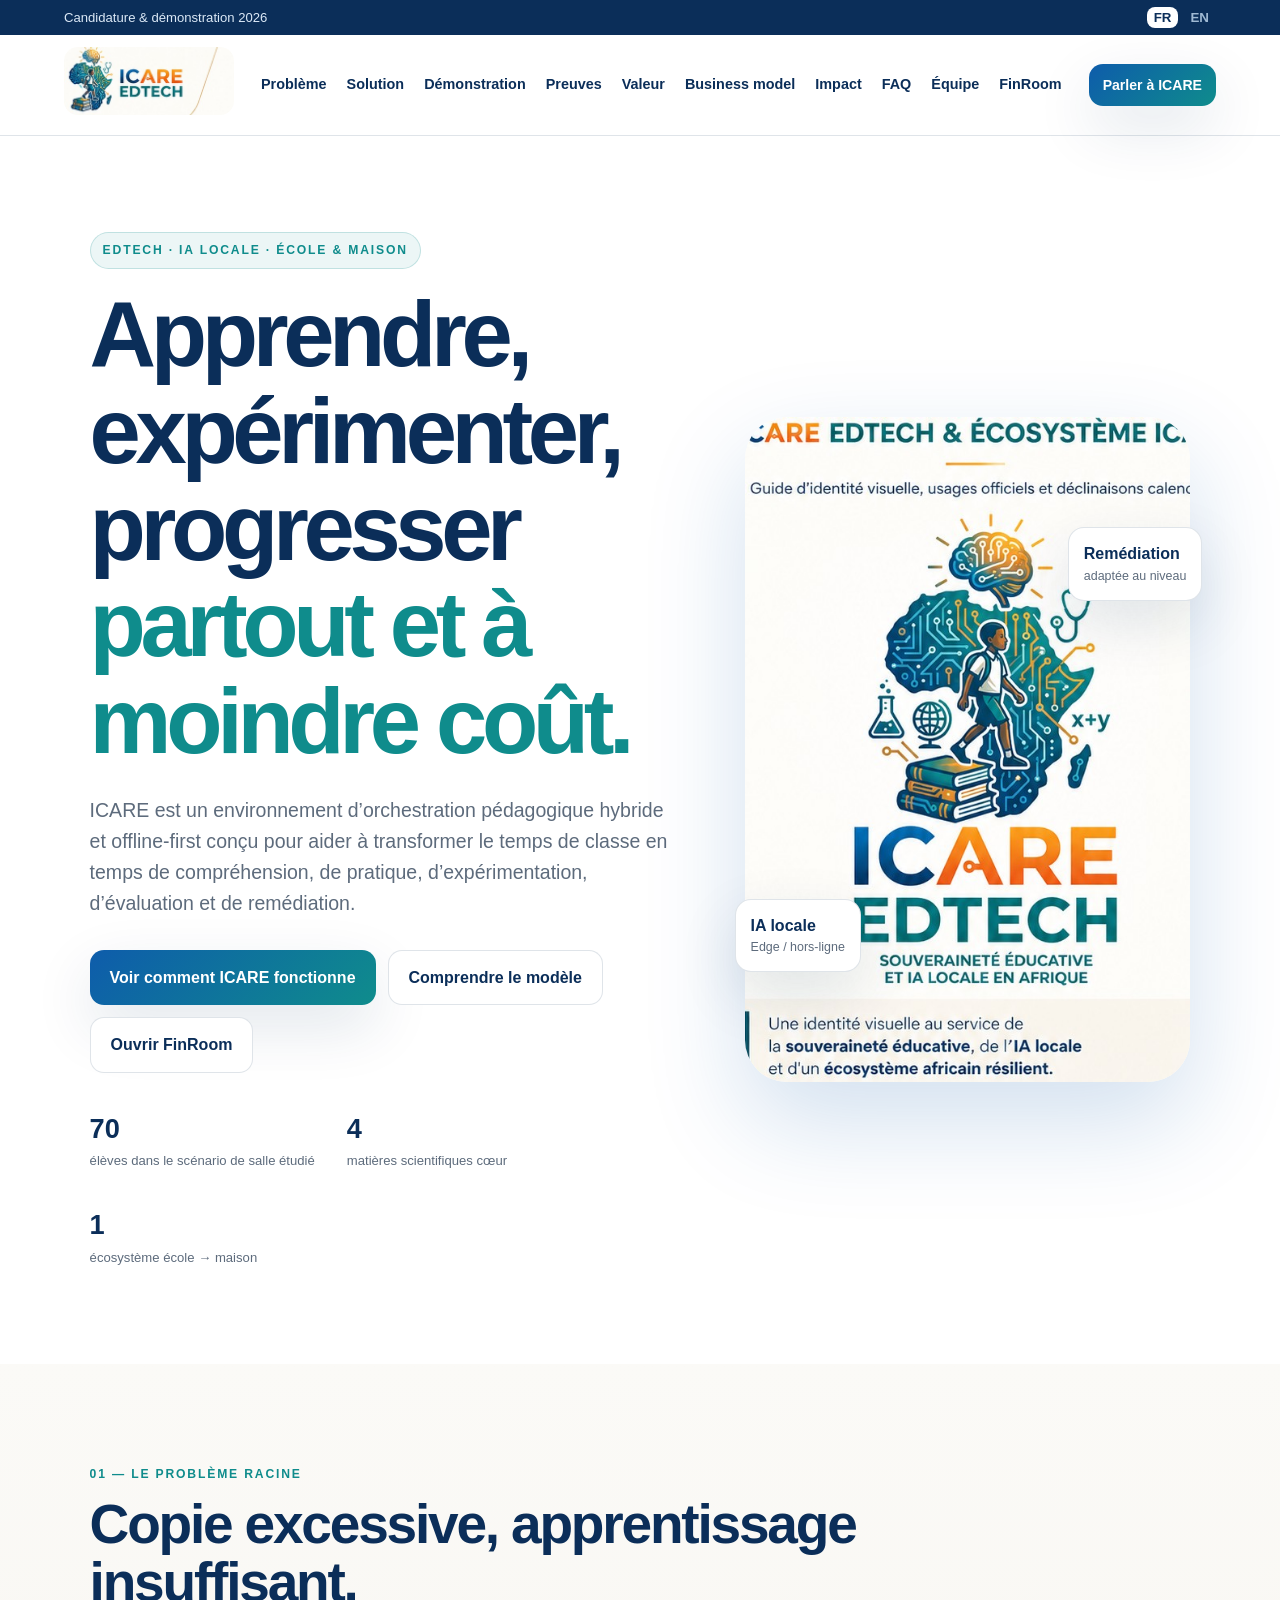
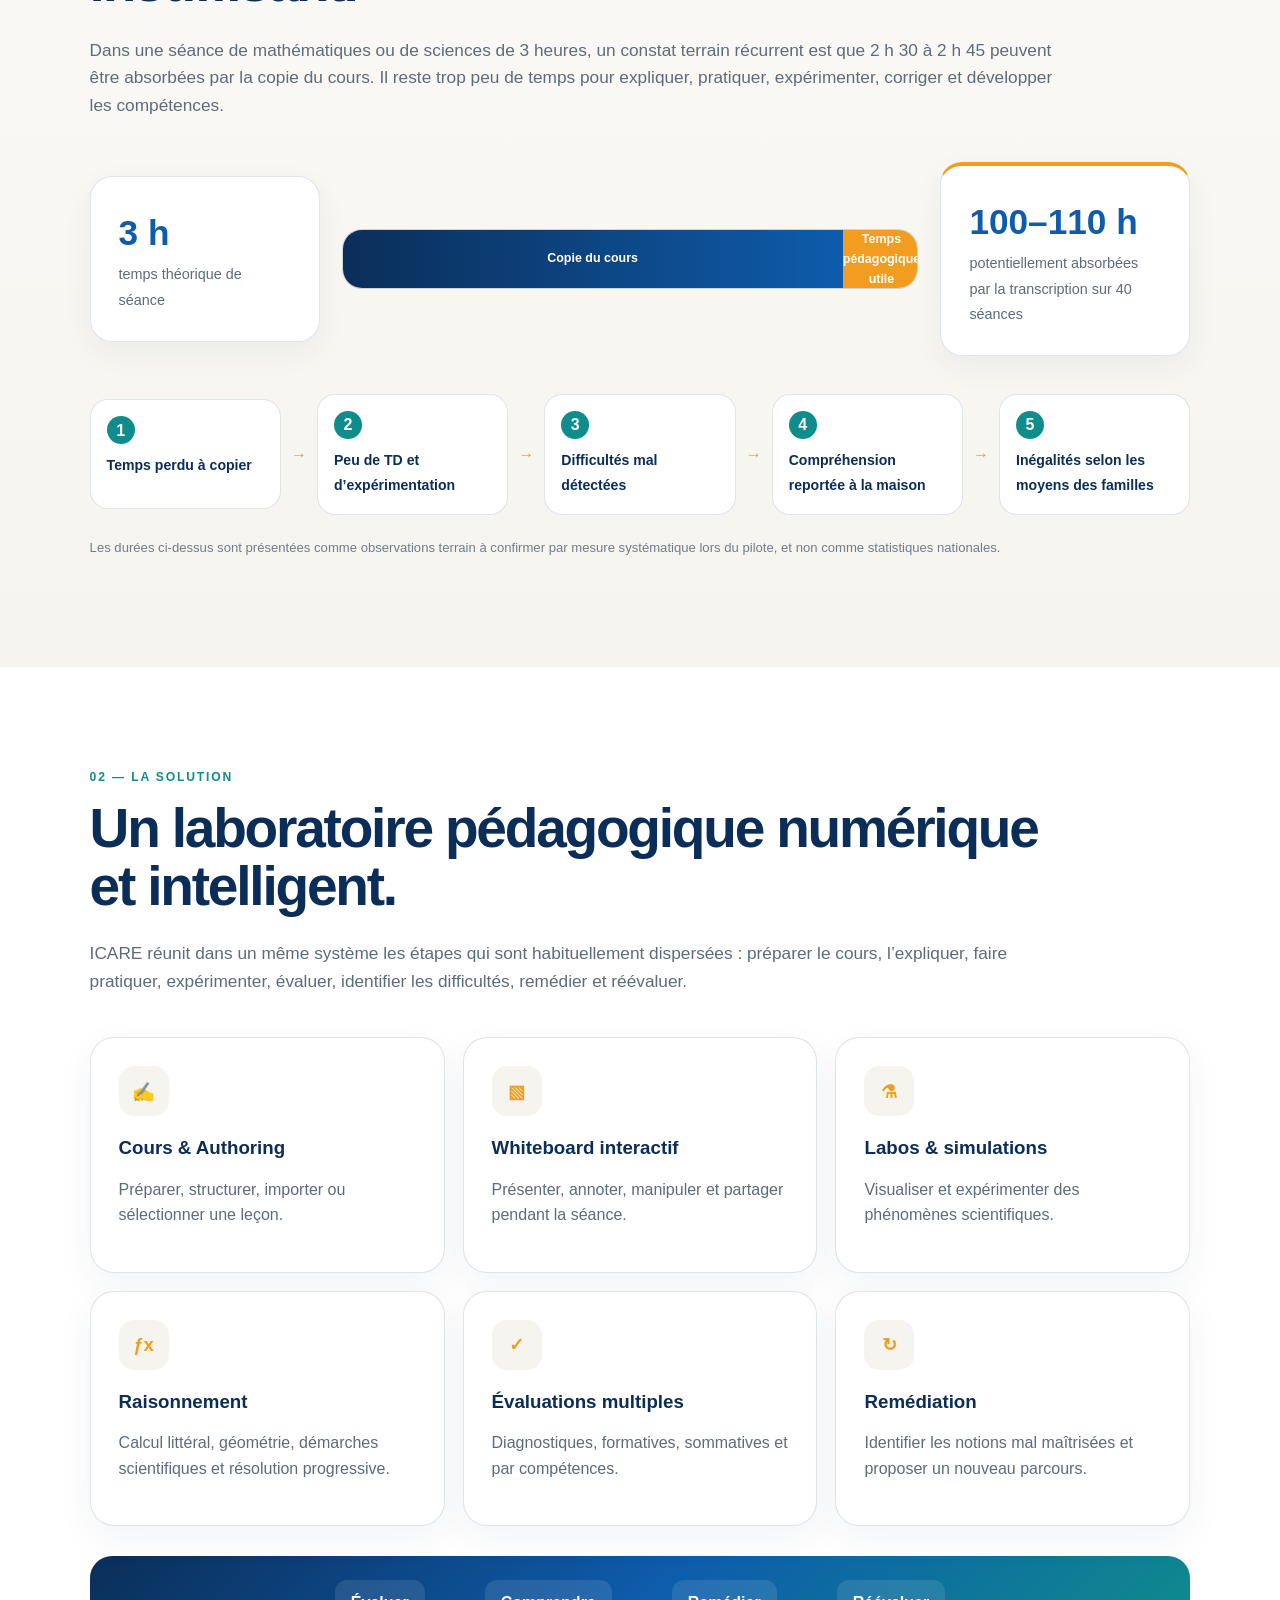
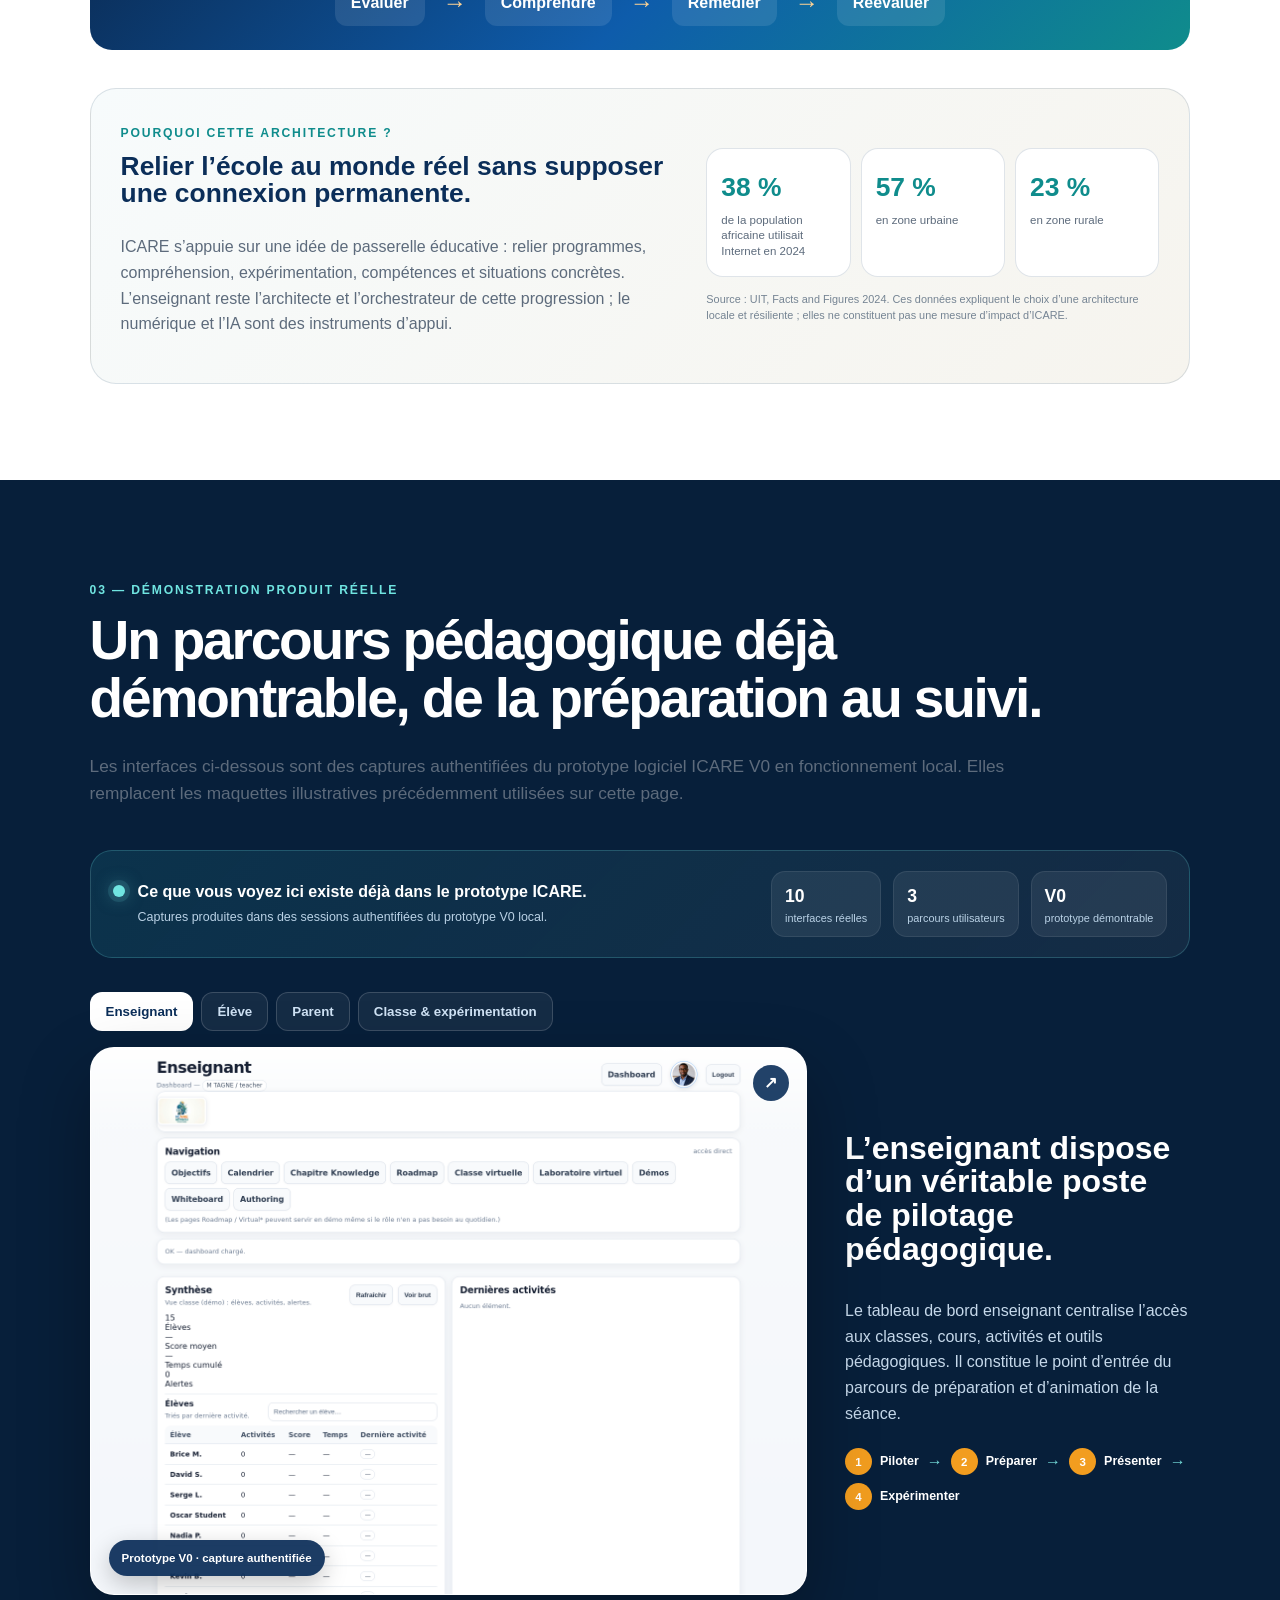
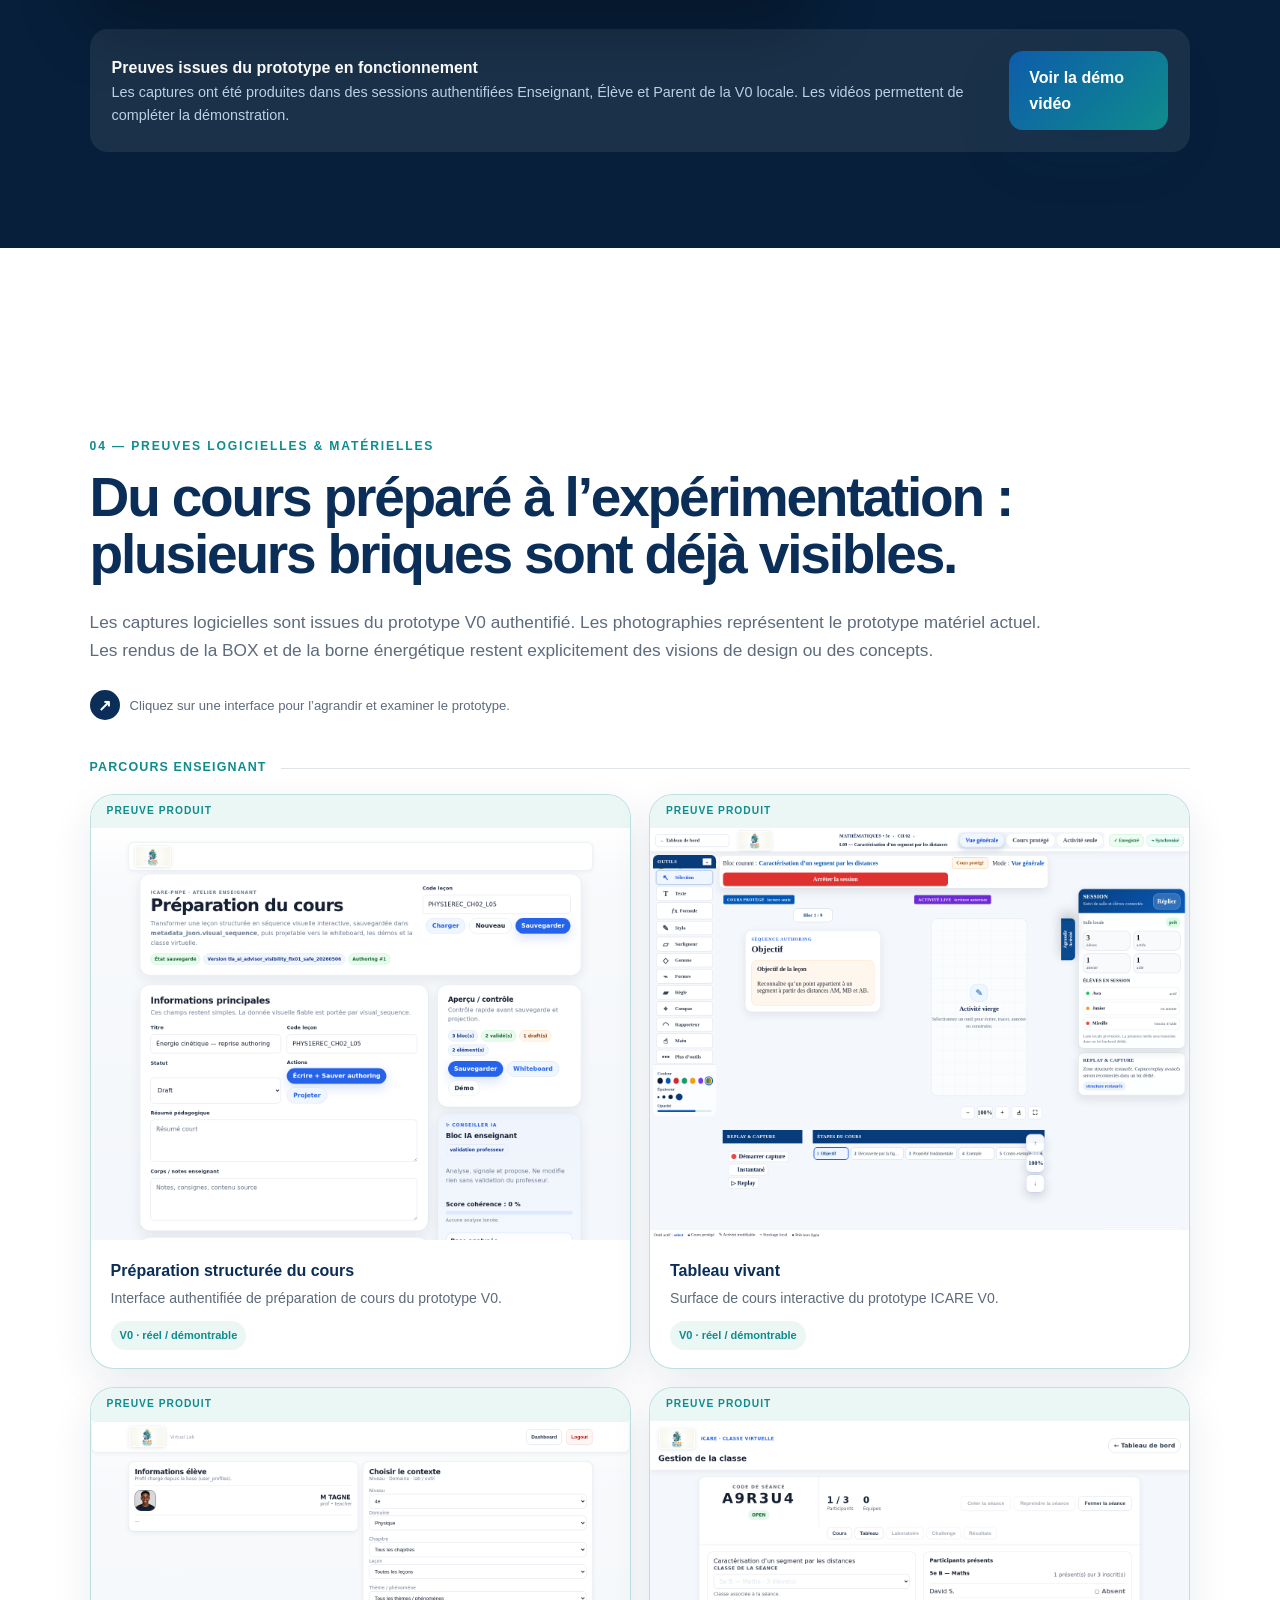
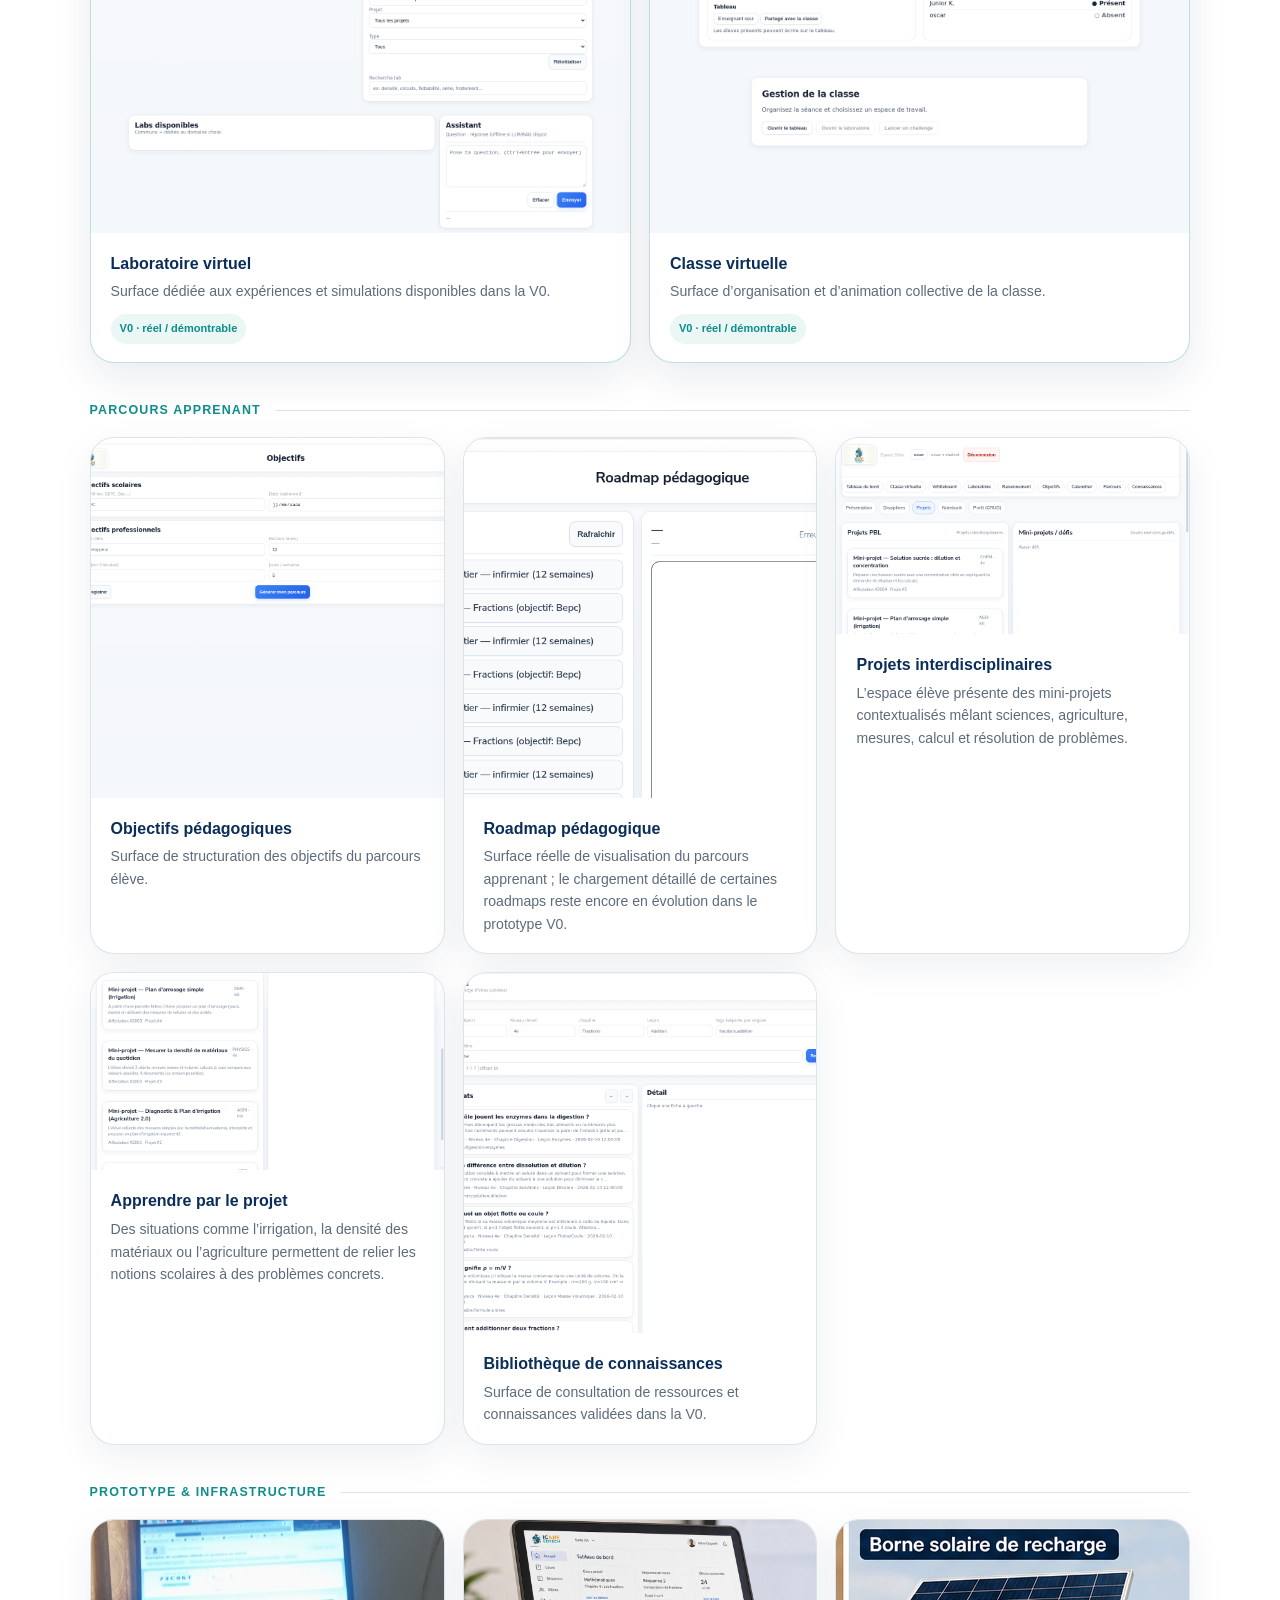
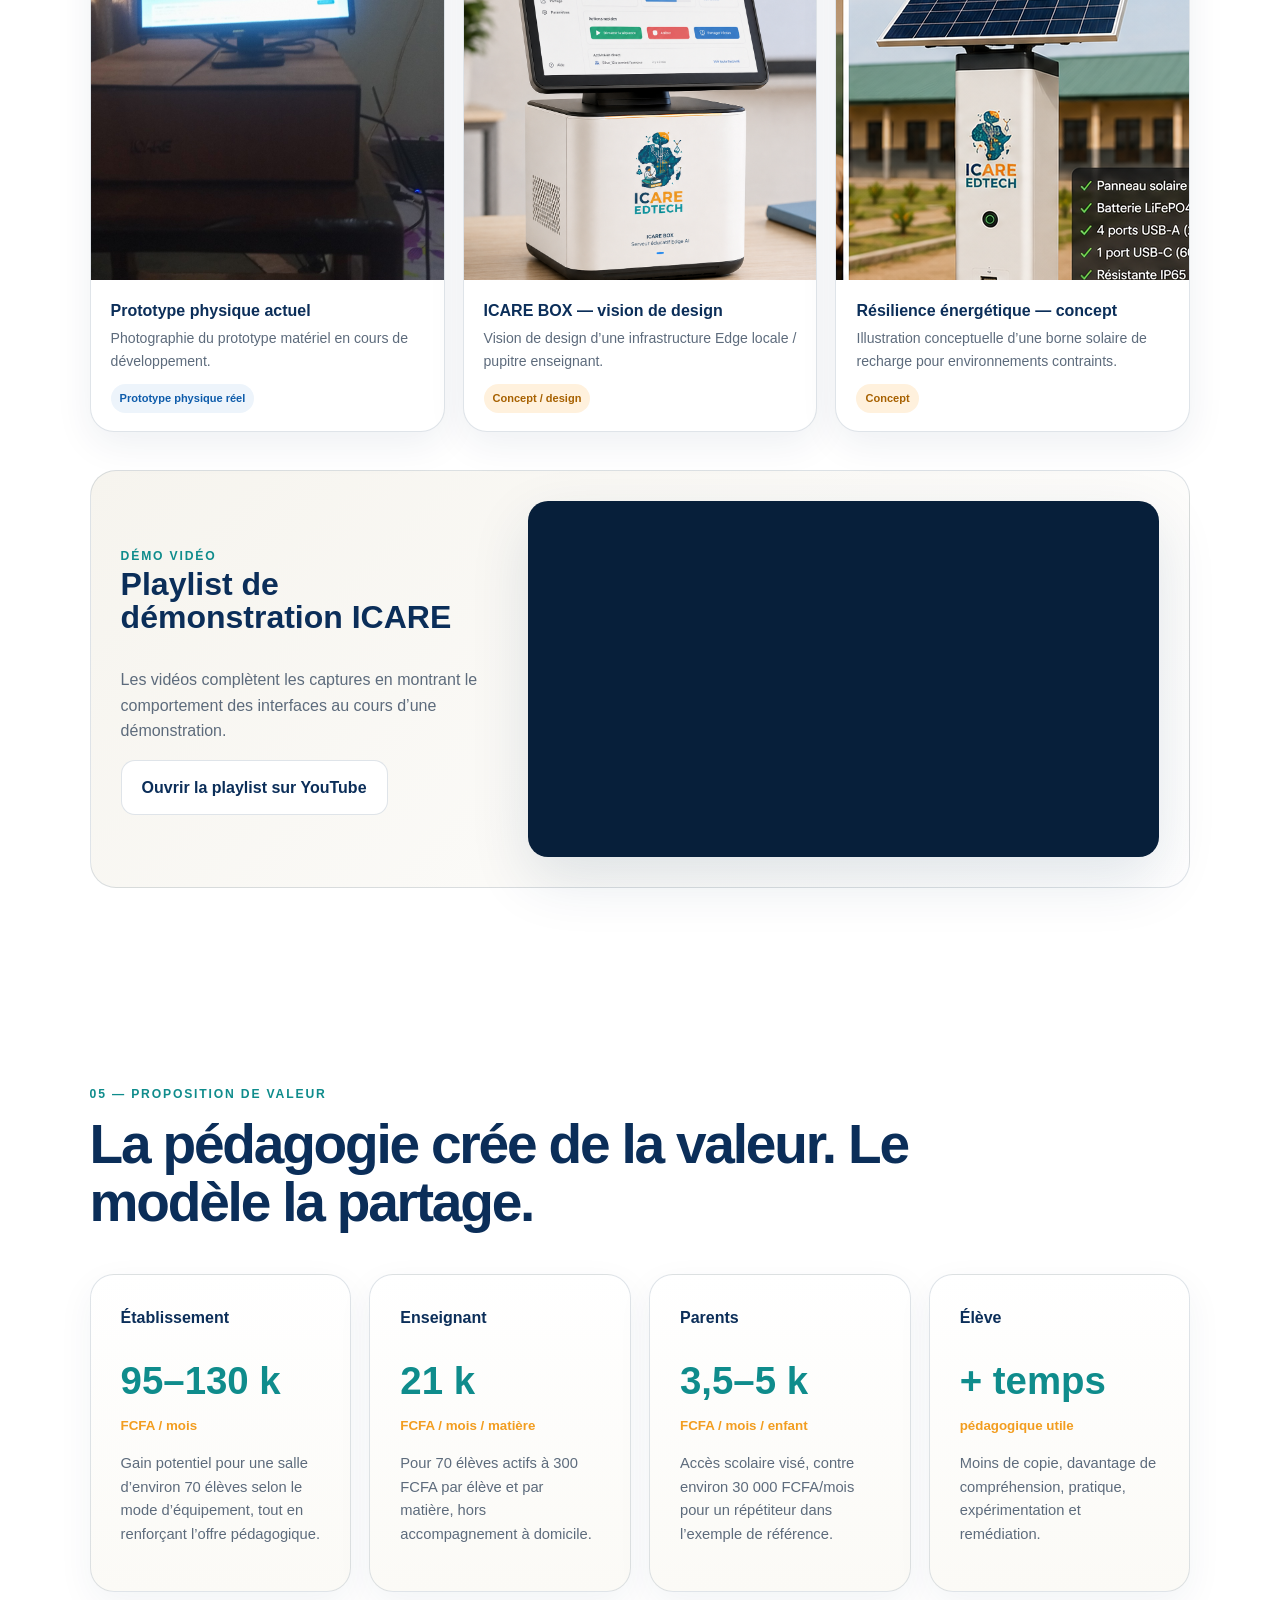
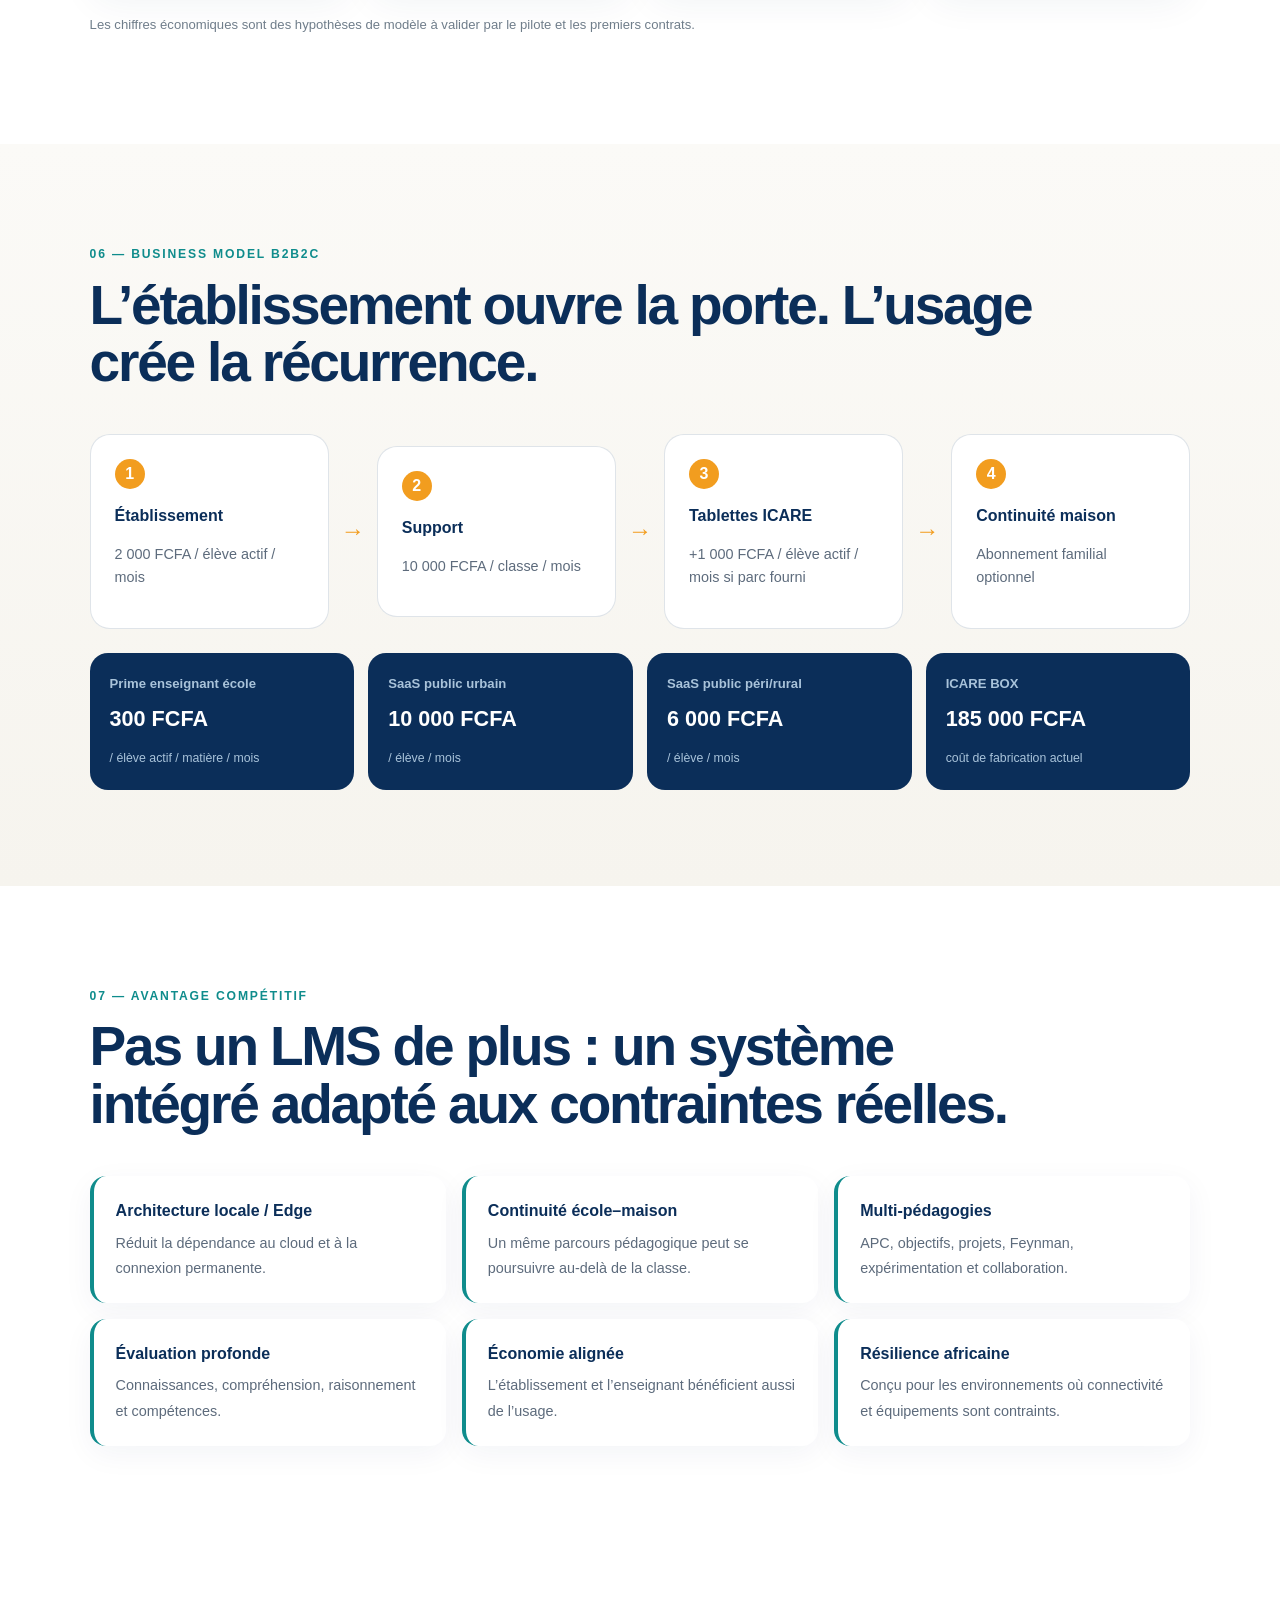
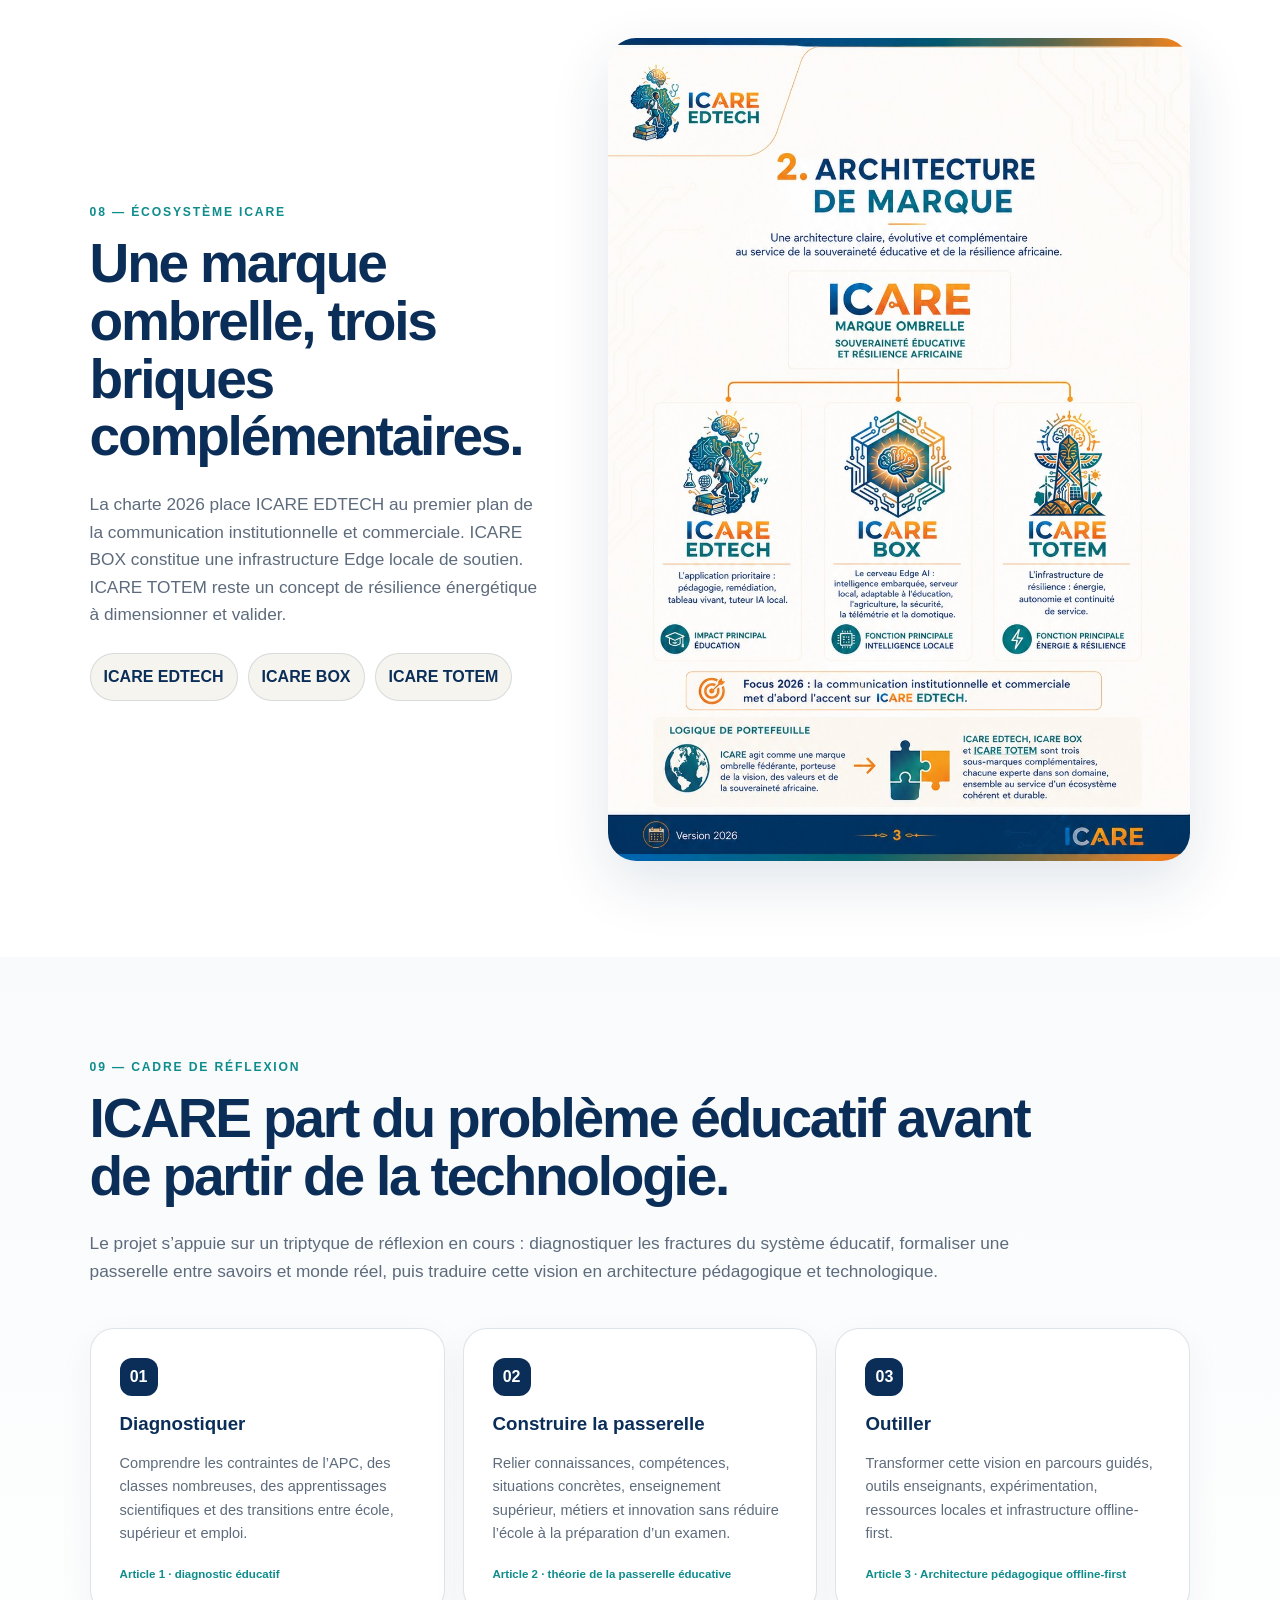
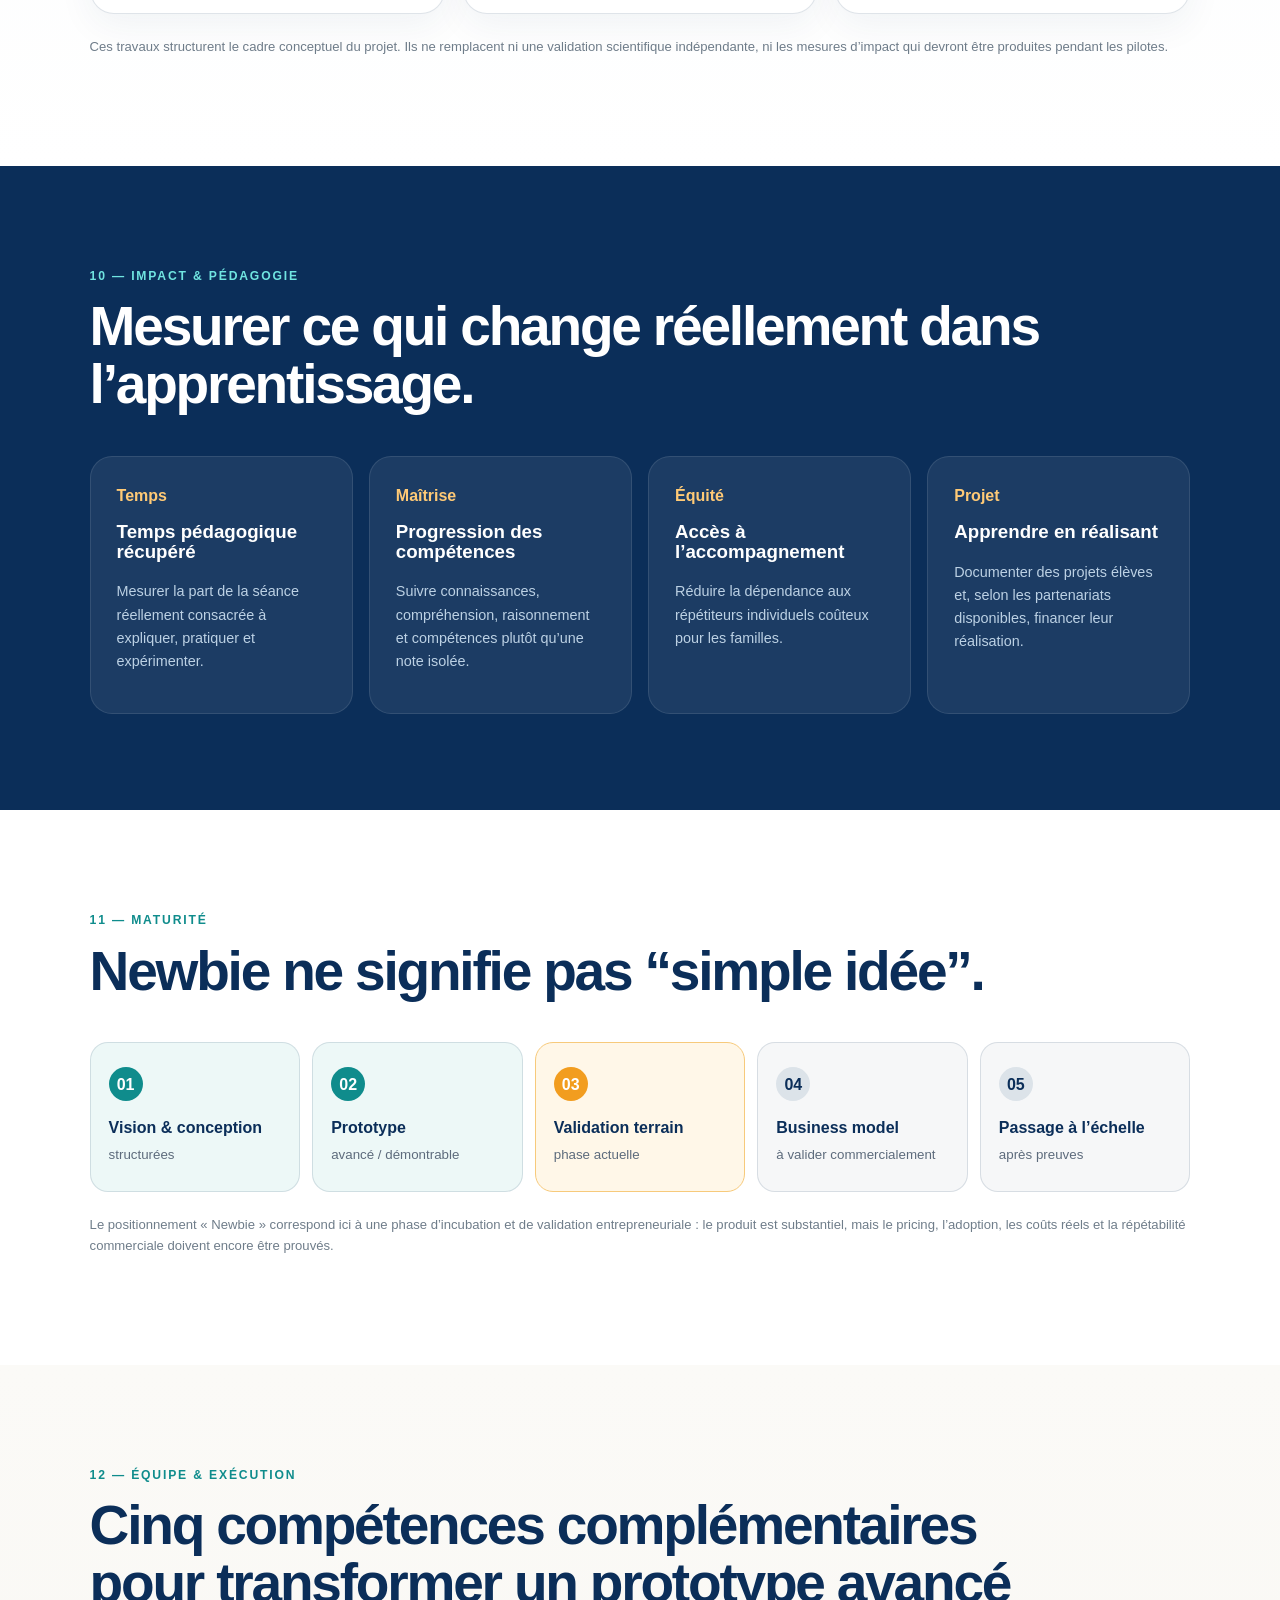
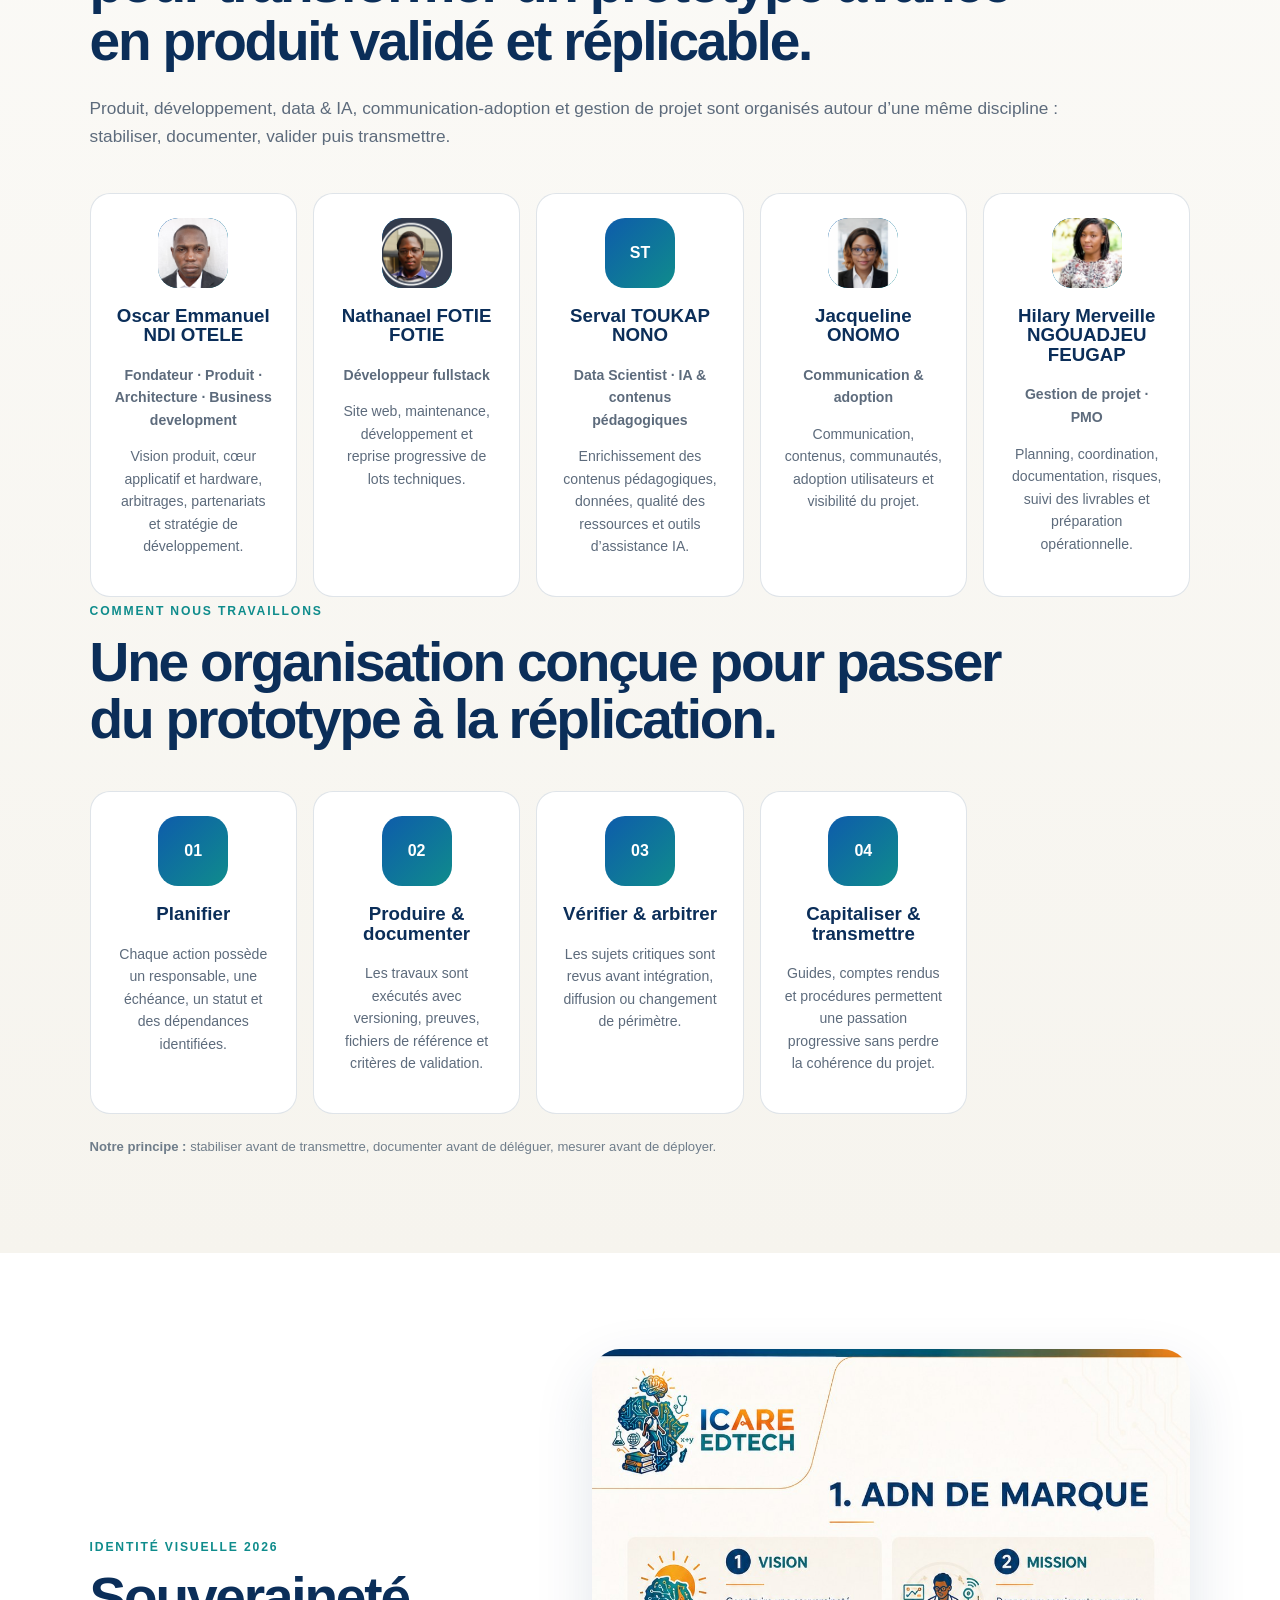
==== commit 62ac6da0: "feat(finroom): add protected financial strategy room" ====
--- a/index.html
+++ b/index.html
@@ -31,6 +31,10 @@
            data-fr="FAQ"
            data-en="FAQ">FAQ</a>
       <a href="#equipe" data-fr="Équipe" data-en="Team">Équipe</a>
+      <a href="/finroom"
+         data-icare-finroom-entry="nav"
+         data-fr="FinRoom"
+         data-en="FinRoom">FinRoom</a>
     </nav>
     <a href="#contact" class="btn btn-mini" data-fr="Parler à ICARE" data-en="Talk to ICARE">Parler à ICARE</a>
   </header>
@@ -49,6 +53,11 @@
         <div class="hero-cta">
           <a class="btn" href="#demo" data-fr="Voir comment ICARE fonctionne" data-en="See how ICARE works">Voir comment ICARE fonctionne</a>
           <a class="btn secondary" href="#modele" data-fr="Comprendre le modèle" data-en="Understand the model">Comprendre le modèle</a>
+          <a class="btn secondary"
+             href="/finroom"
+             data-icare-finroom-entry="hero"
+             data-fr="Ouvrir FinRoom"
+             data-en="Open FinRoom">Ouvrir FinRoom</a>
         </div>
         <div class="hero-kpis">
           <div><strong>70</strong><span data-fr="élèves dans le scénario de salle étudié" data-en="learners in the studied classroom scenario">élèves dans le scénario de salle étudié</span></div>
@@ -2014,7 +2023,7 @@
 
   <footer>
     <div><img src="assets/icare-logo.jpg" alt="ICARE EDTECH"><p data-fr="Apprendre, expérimenter, progresser partout et à moindre coût." data-en="Learn, experiment and progress everywhere, at lower cost.">Apprendre, expérimenter, progresser partout et à moindre coût.</p></div>
-    <div class="footer-links"><a href="#probleme">Problème</a><a href="#solution">Solution</a><a href="#modele">Business model</a><a href="#impact">Impact</a></div>
+    <div class="footer-links"><a href="#probleme">Problème</a><a href="#solution">Solution</a><a href="#modele">Business model</a><a href="#impact">Impact</a><a href="/finroom" data-icare-finroom-entry="footer">FinRoom</a></div>
     <div class="footer-note">© 2026 ICARE EDTECH<br>Souveraineté éducative · IA locale · Résilience africaine</div>
   </footer>
   <script src="script.js"></script>
